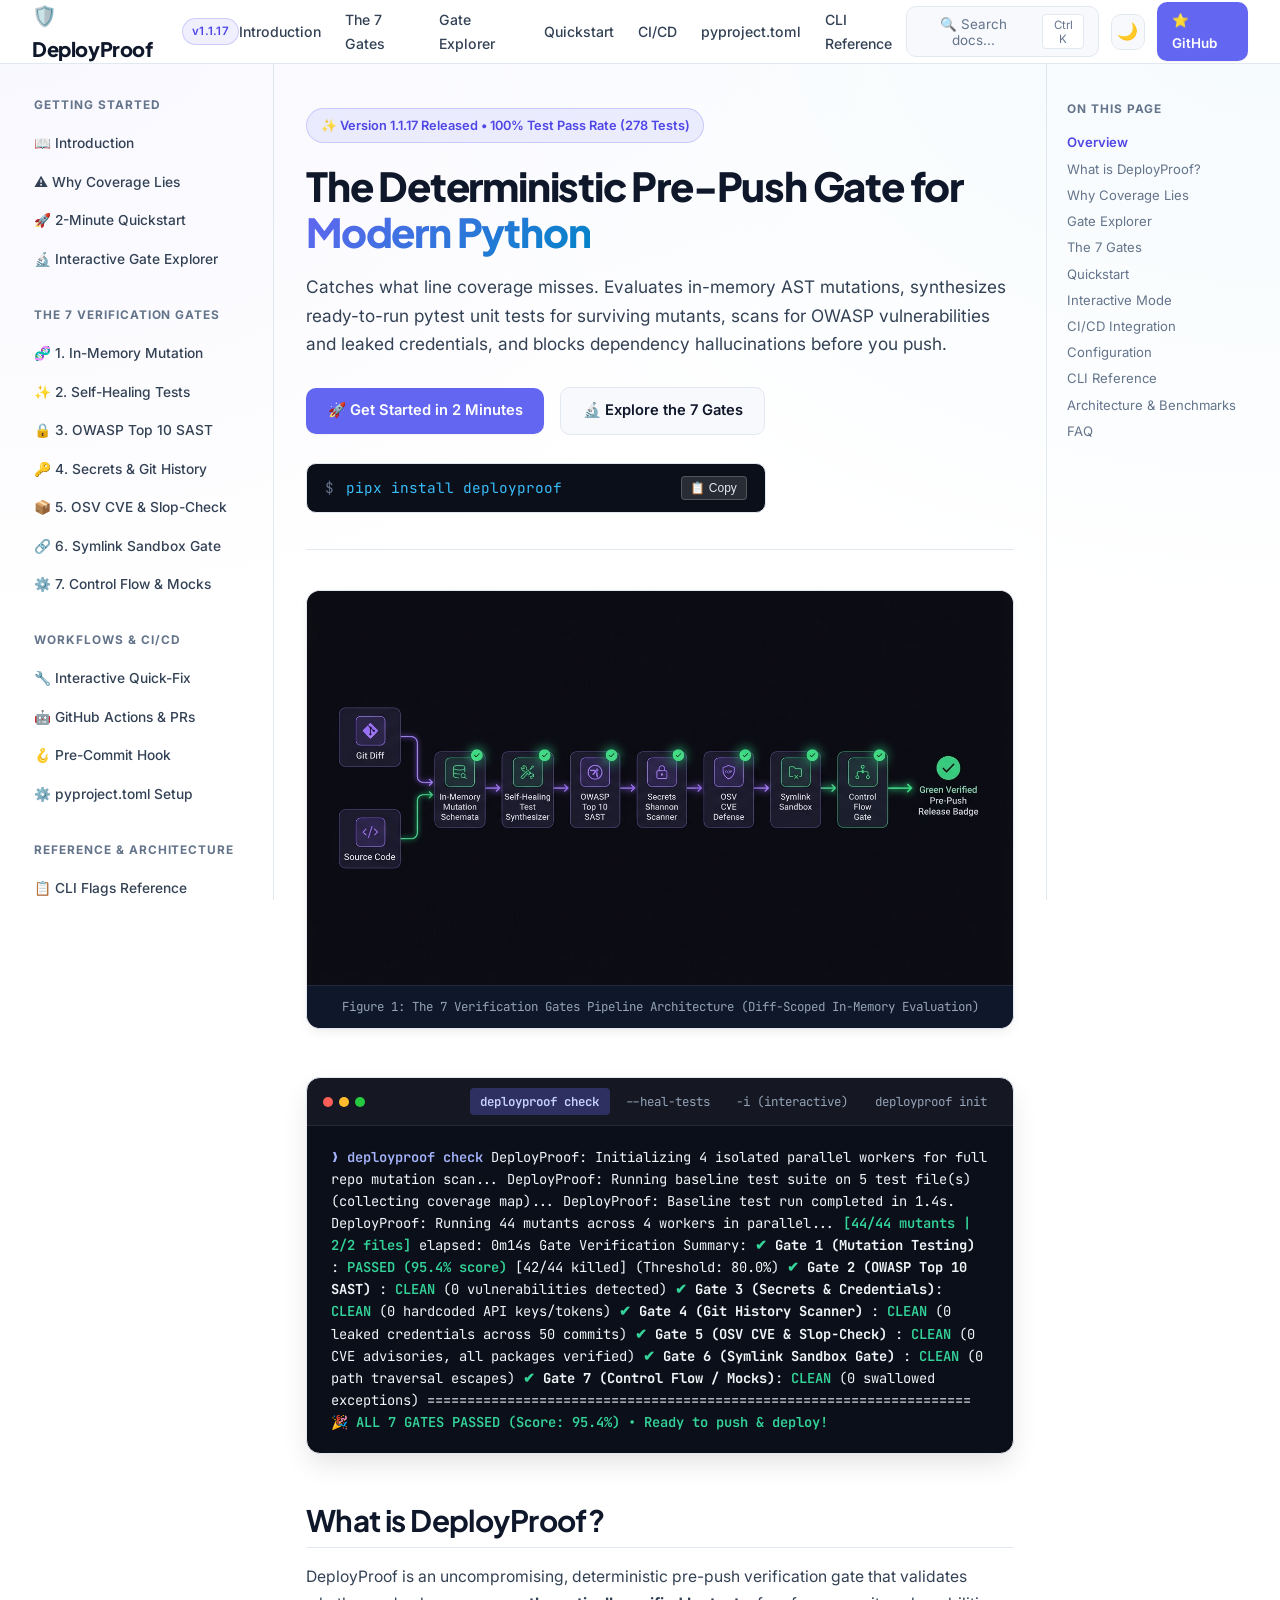
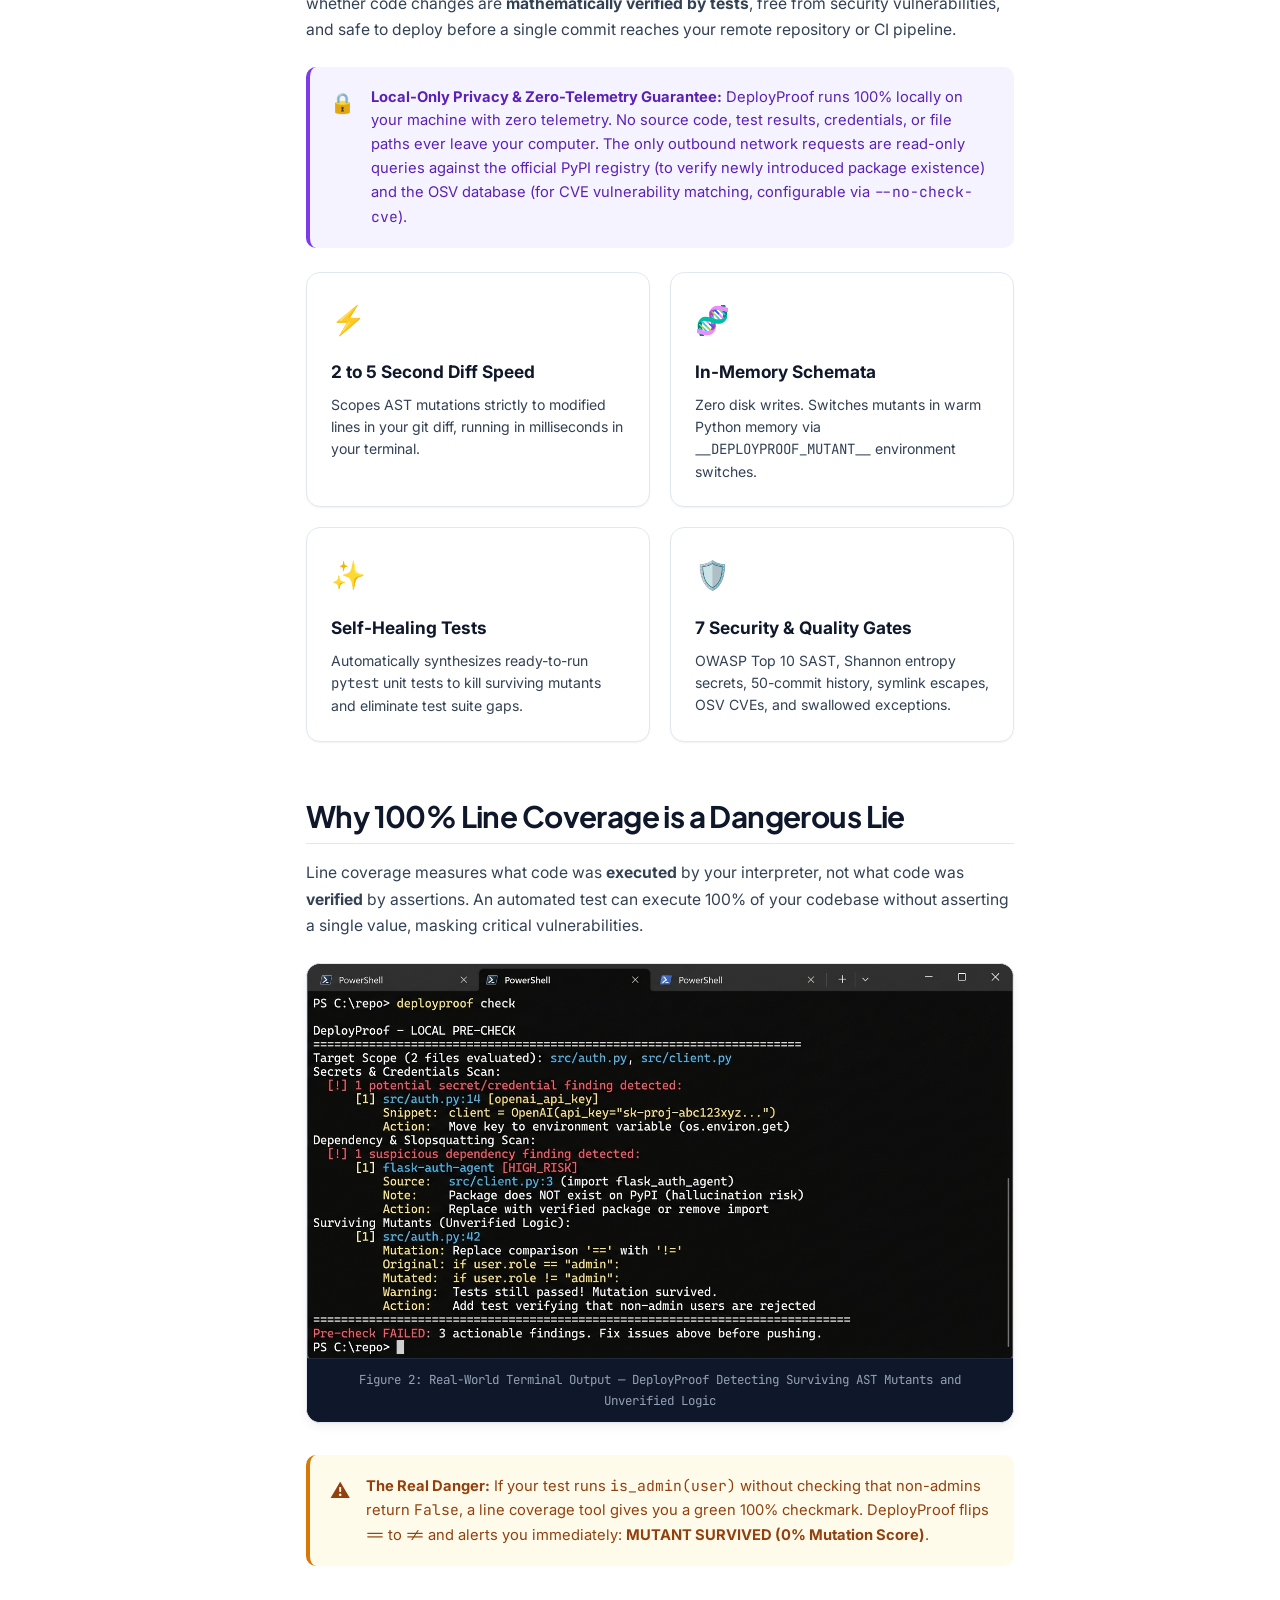
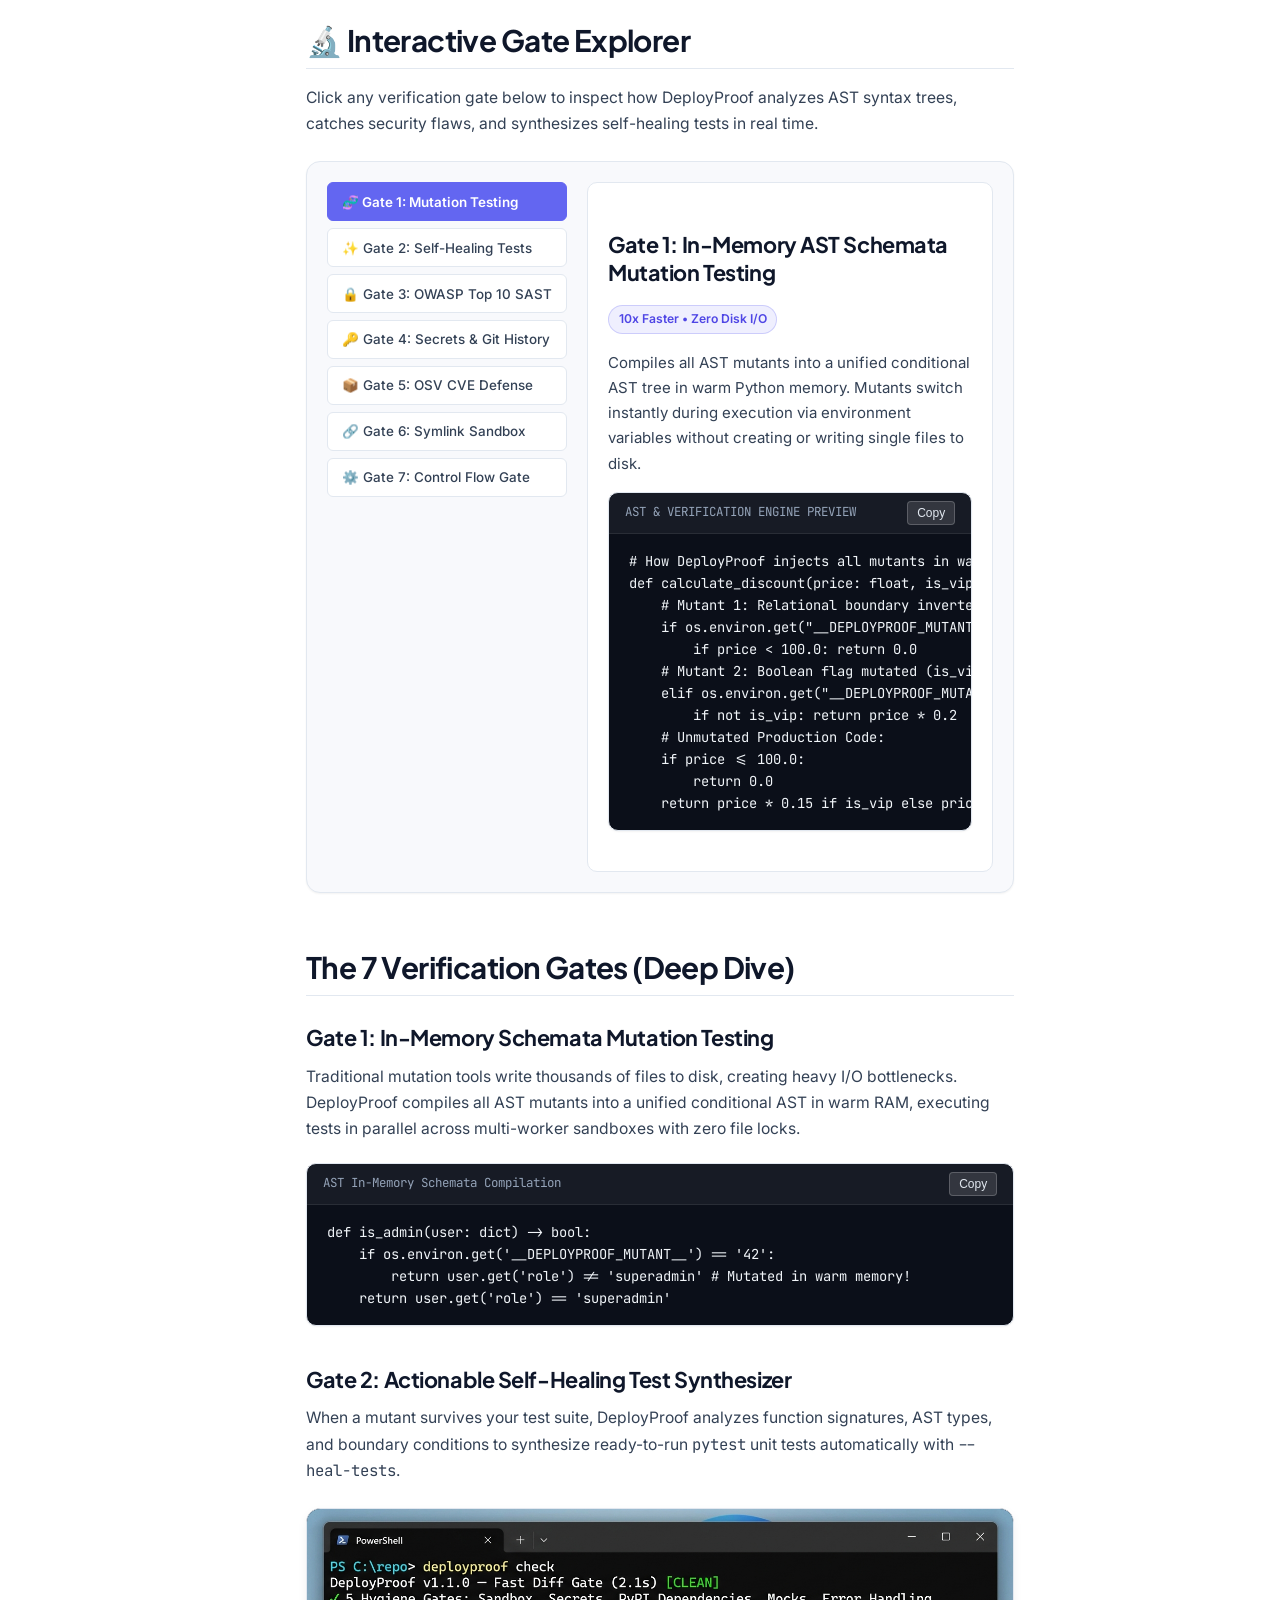
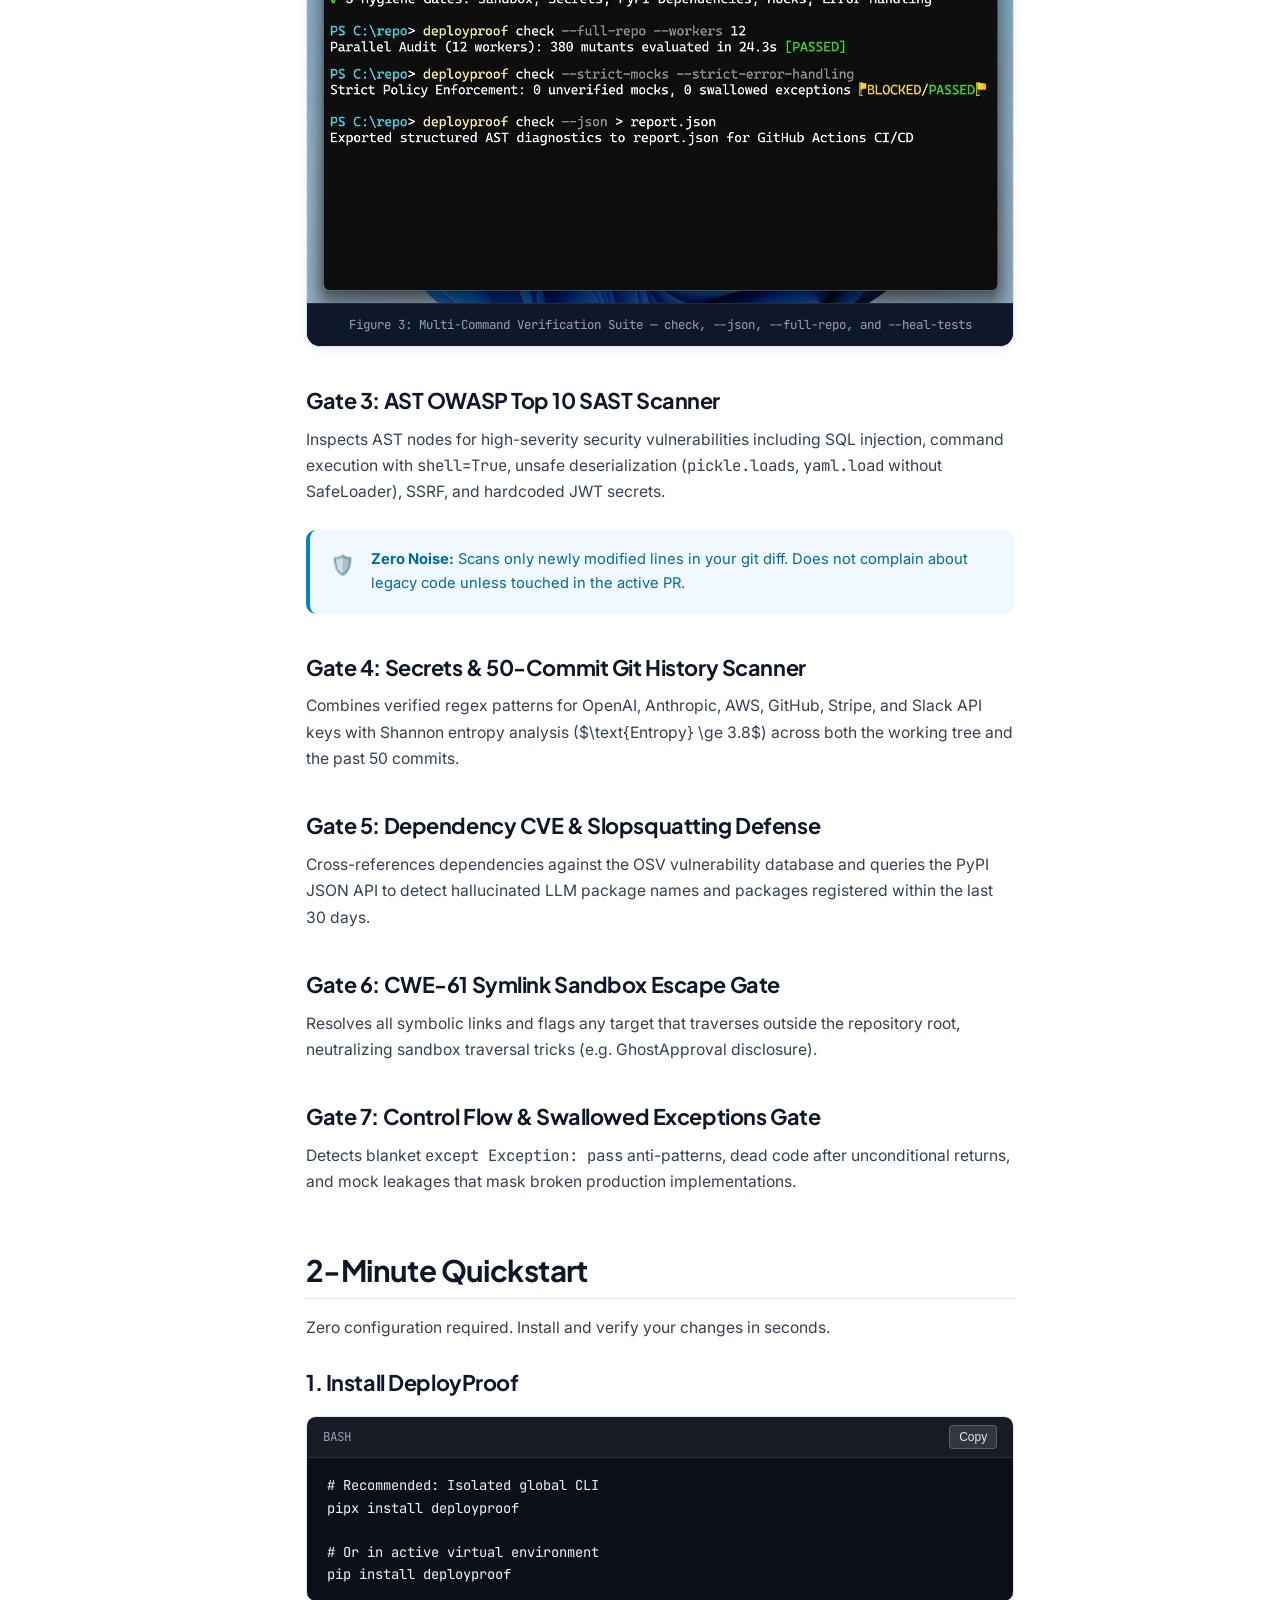
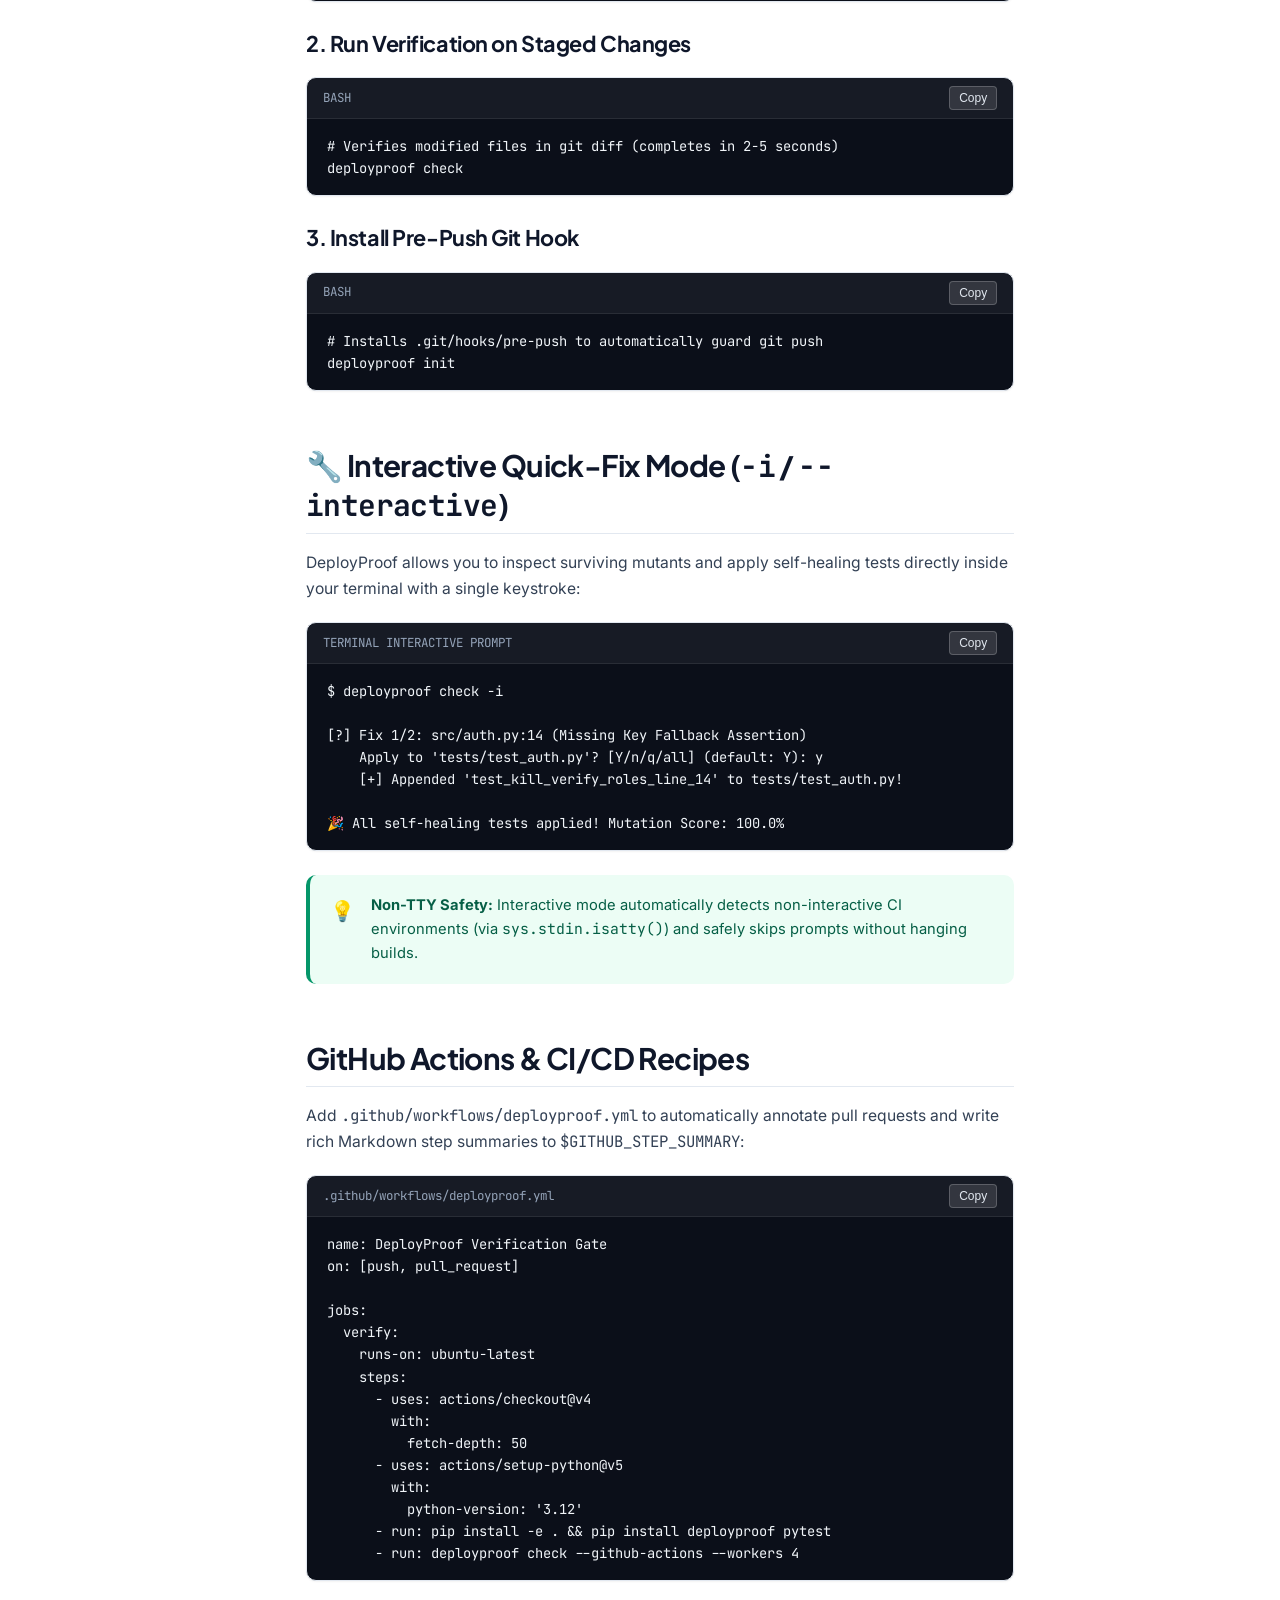
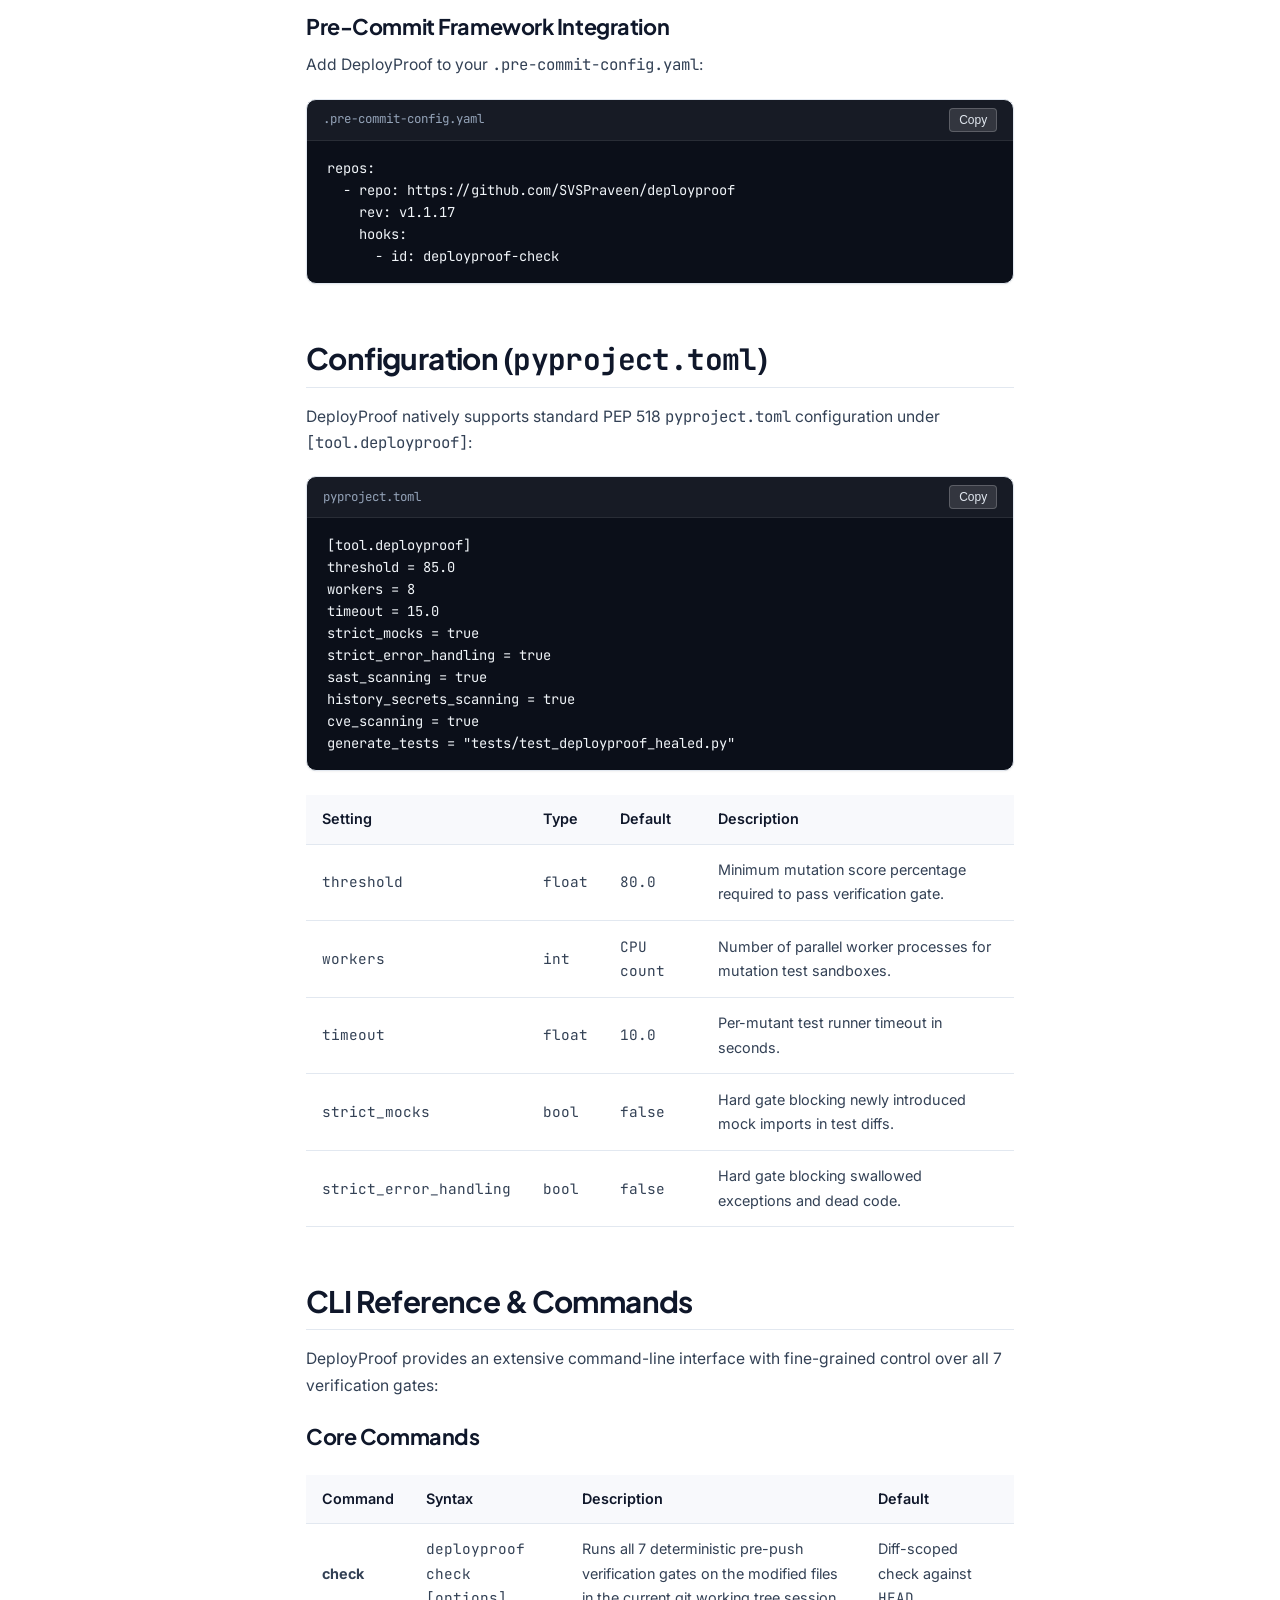
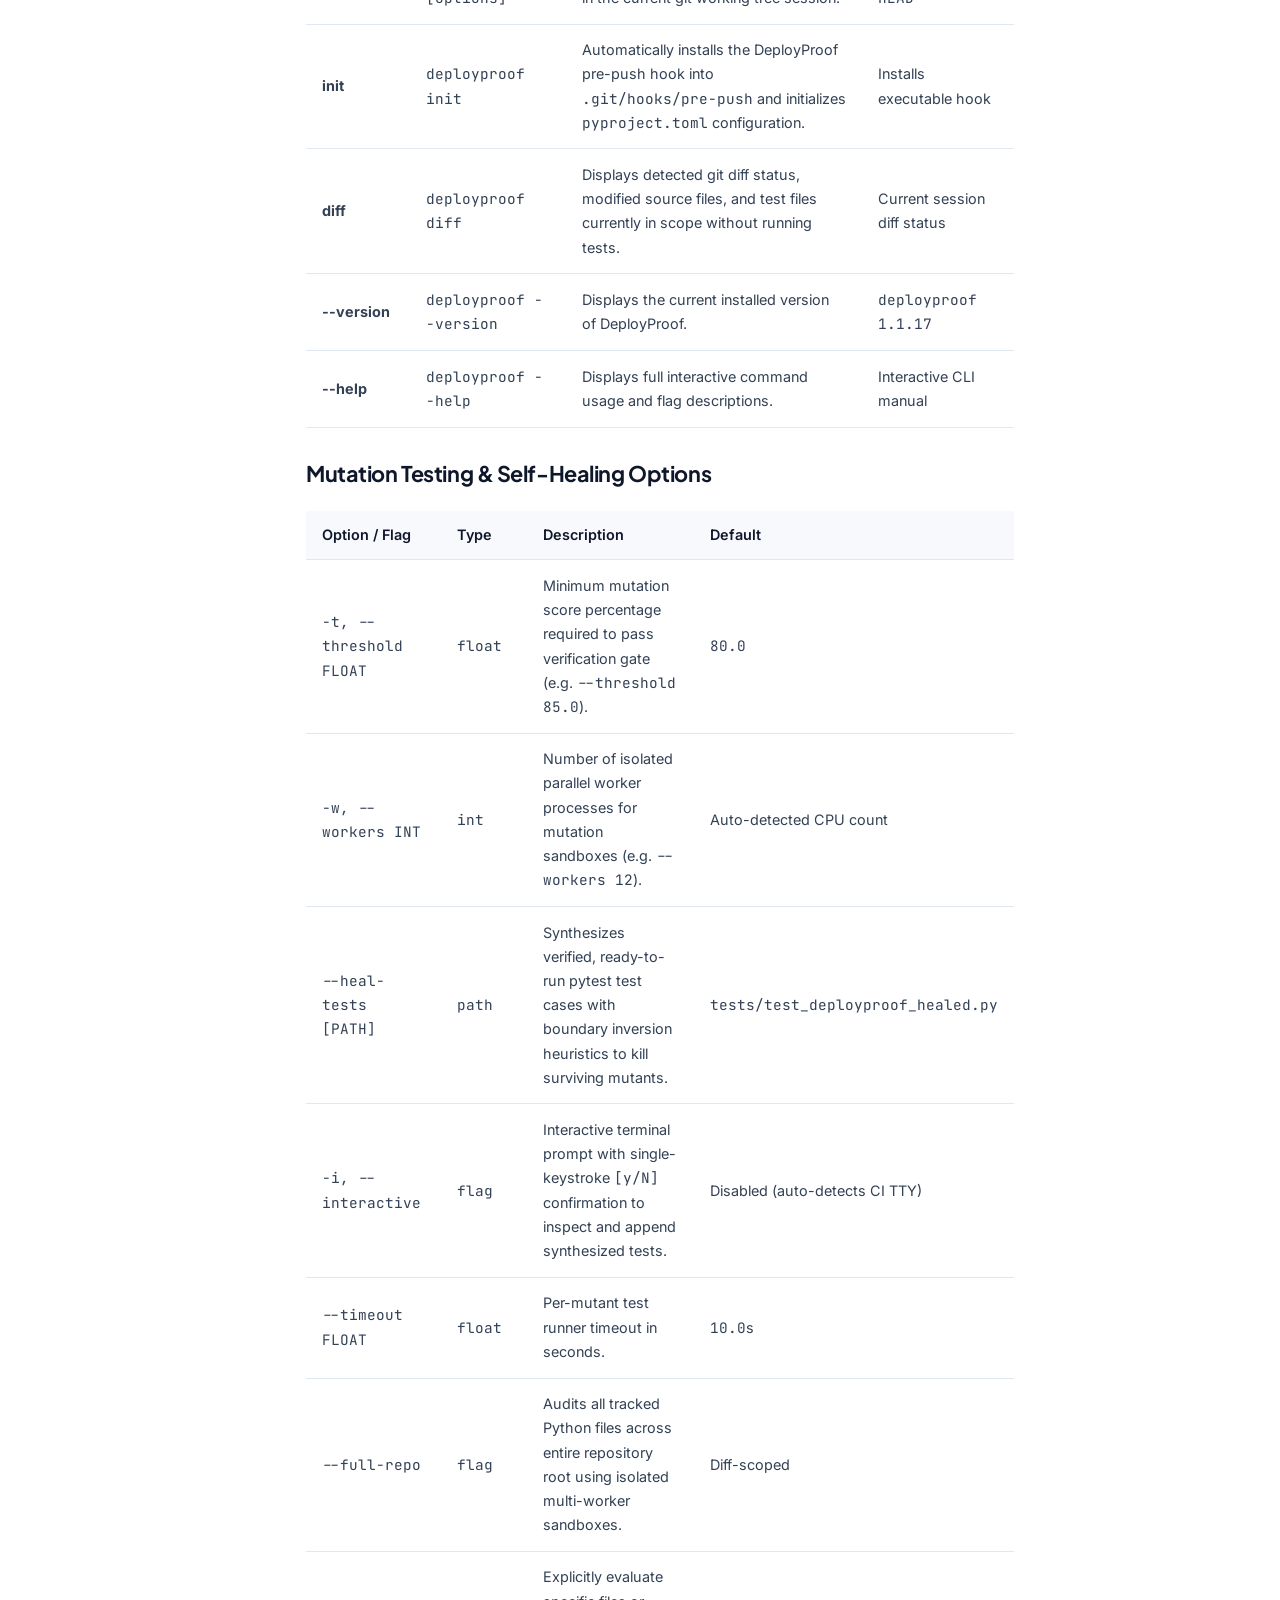
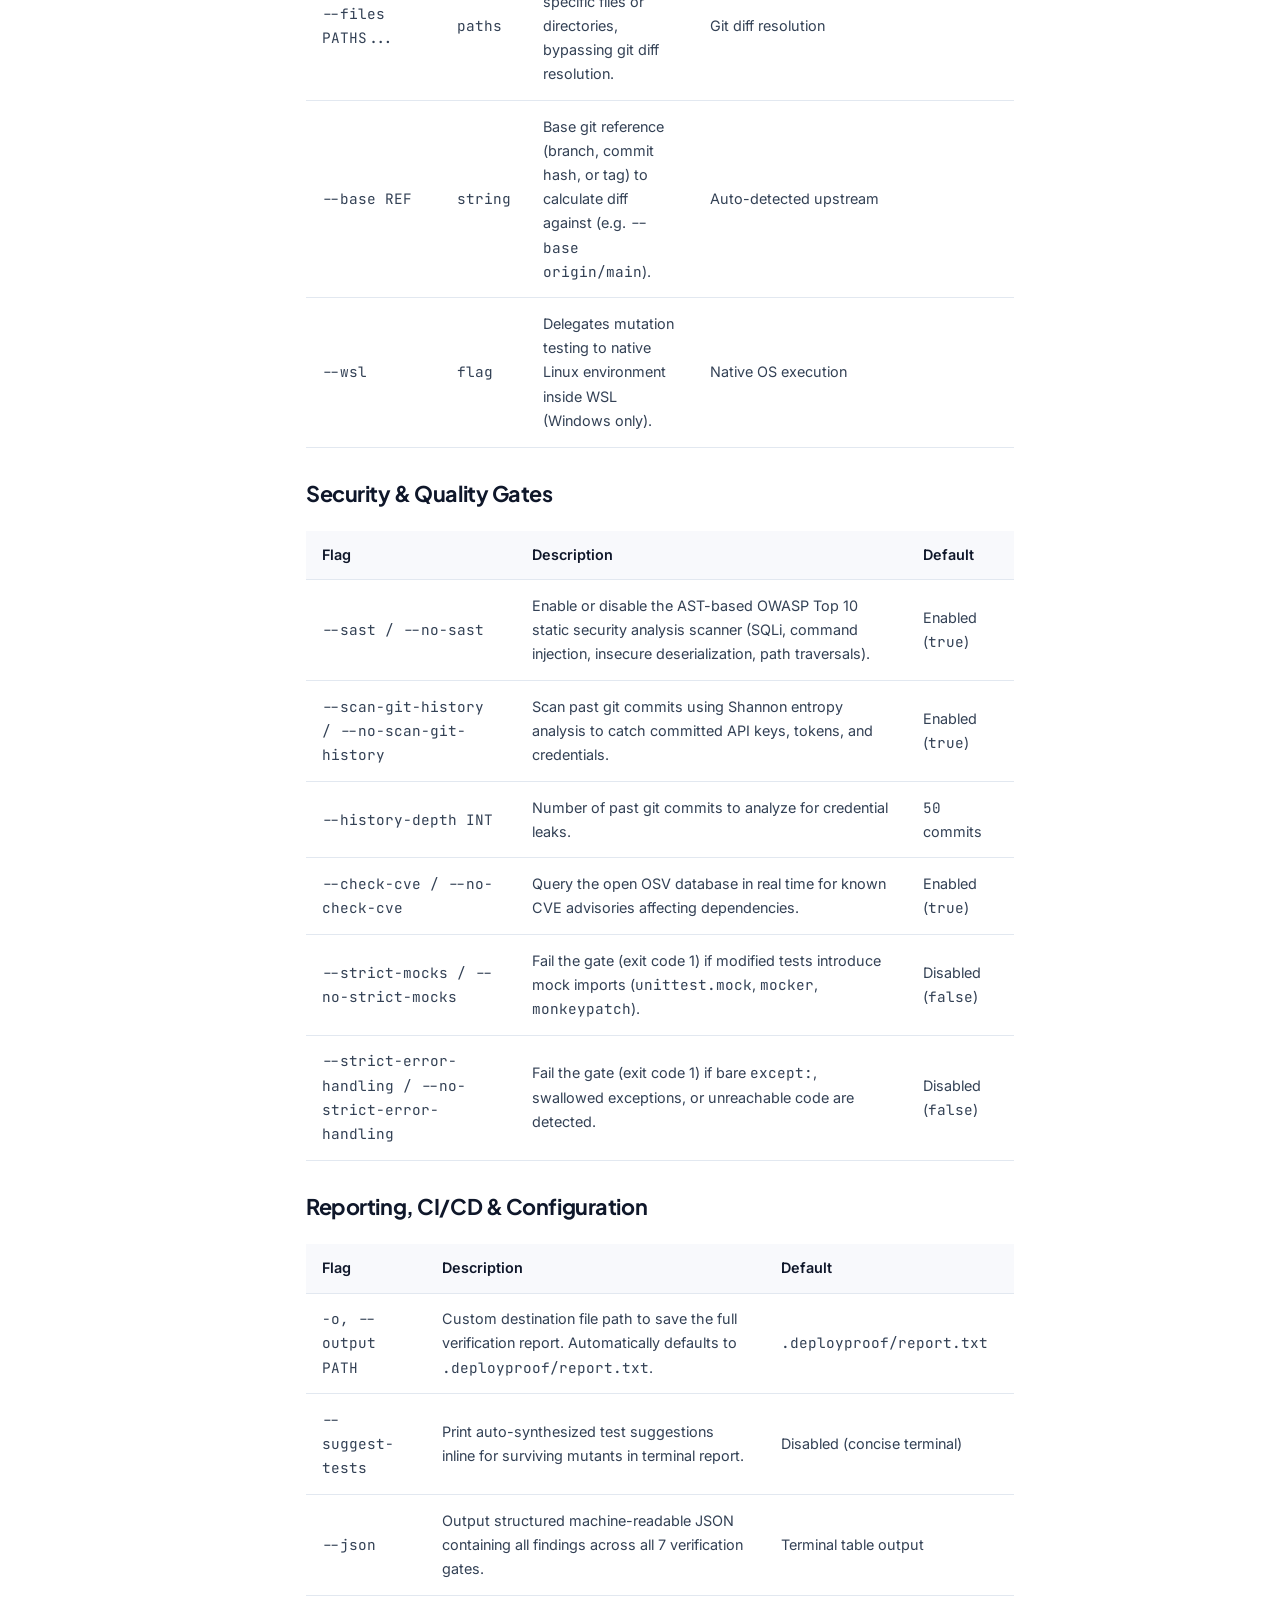
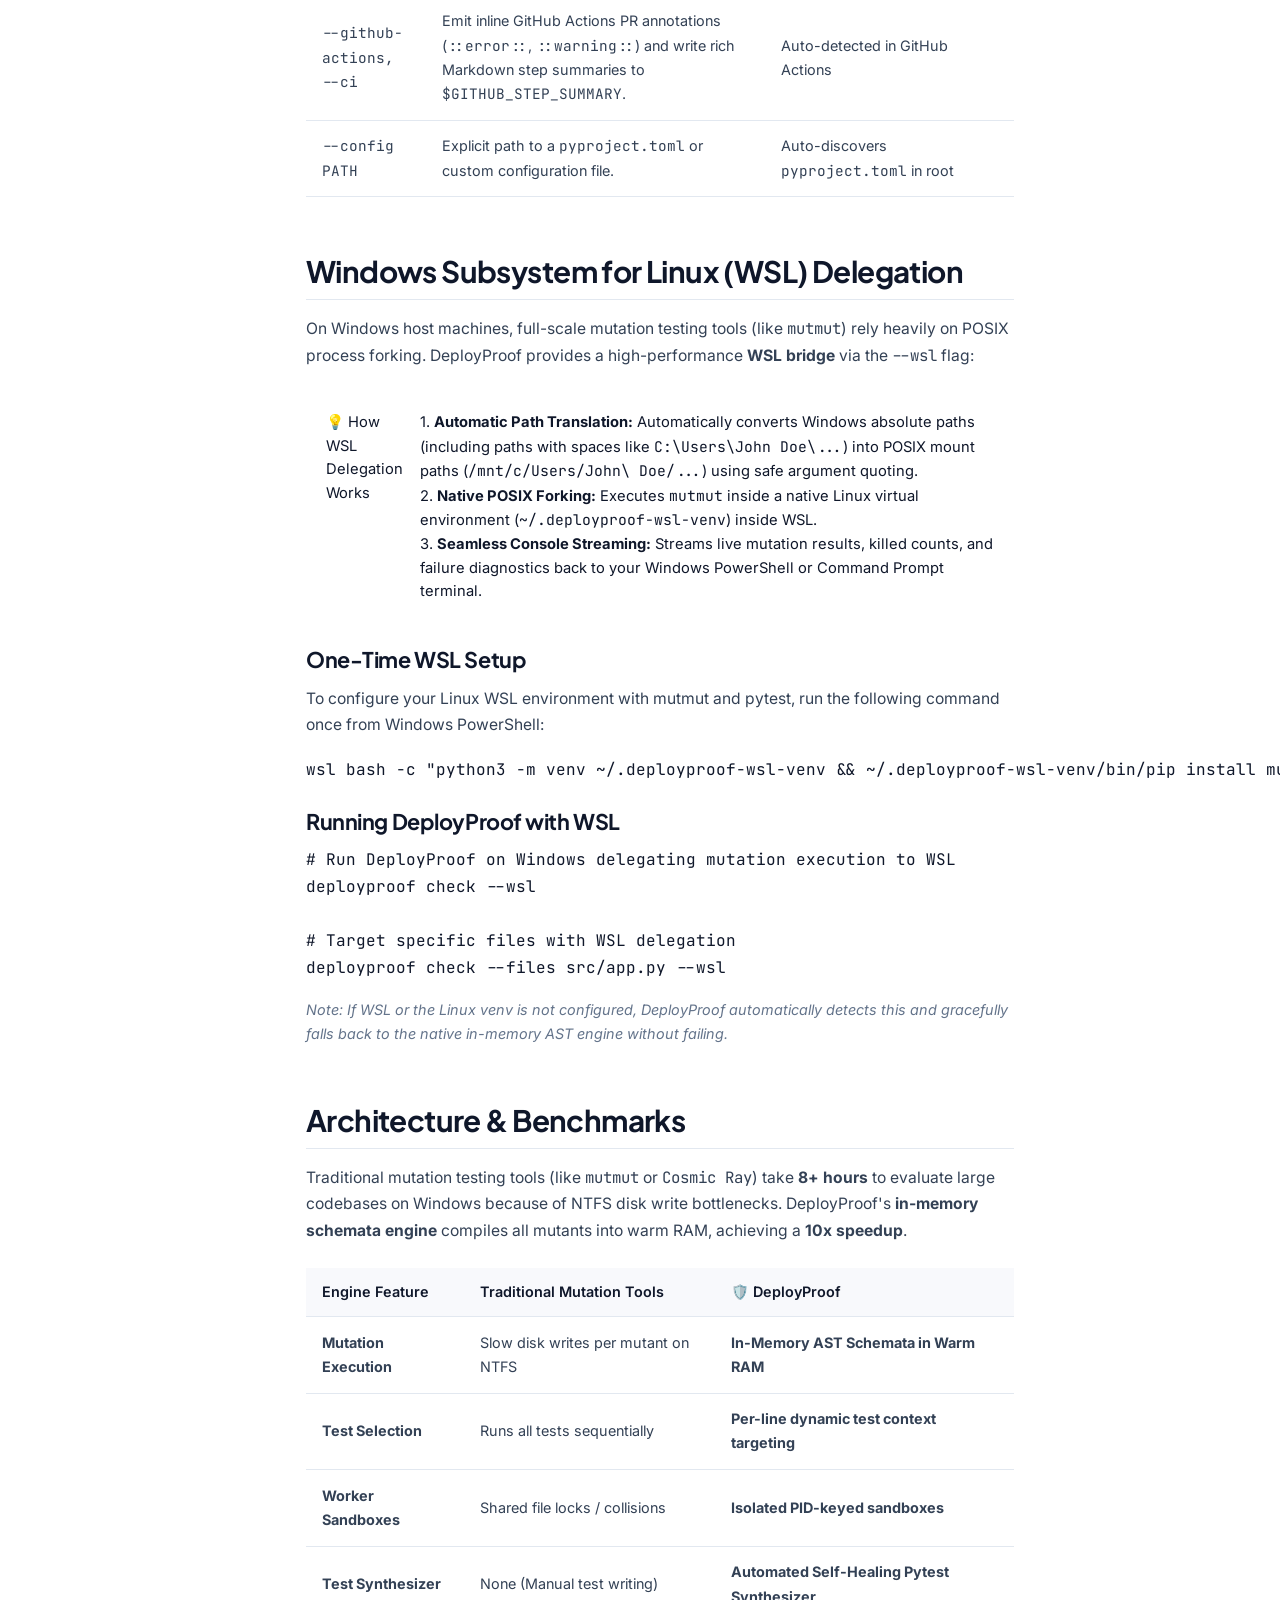
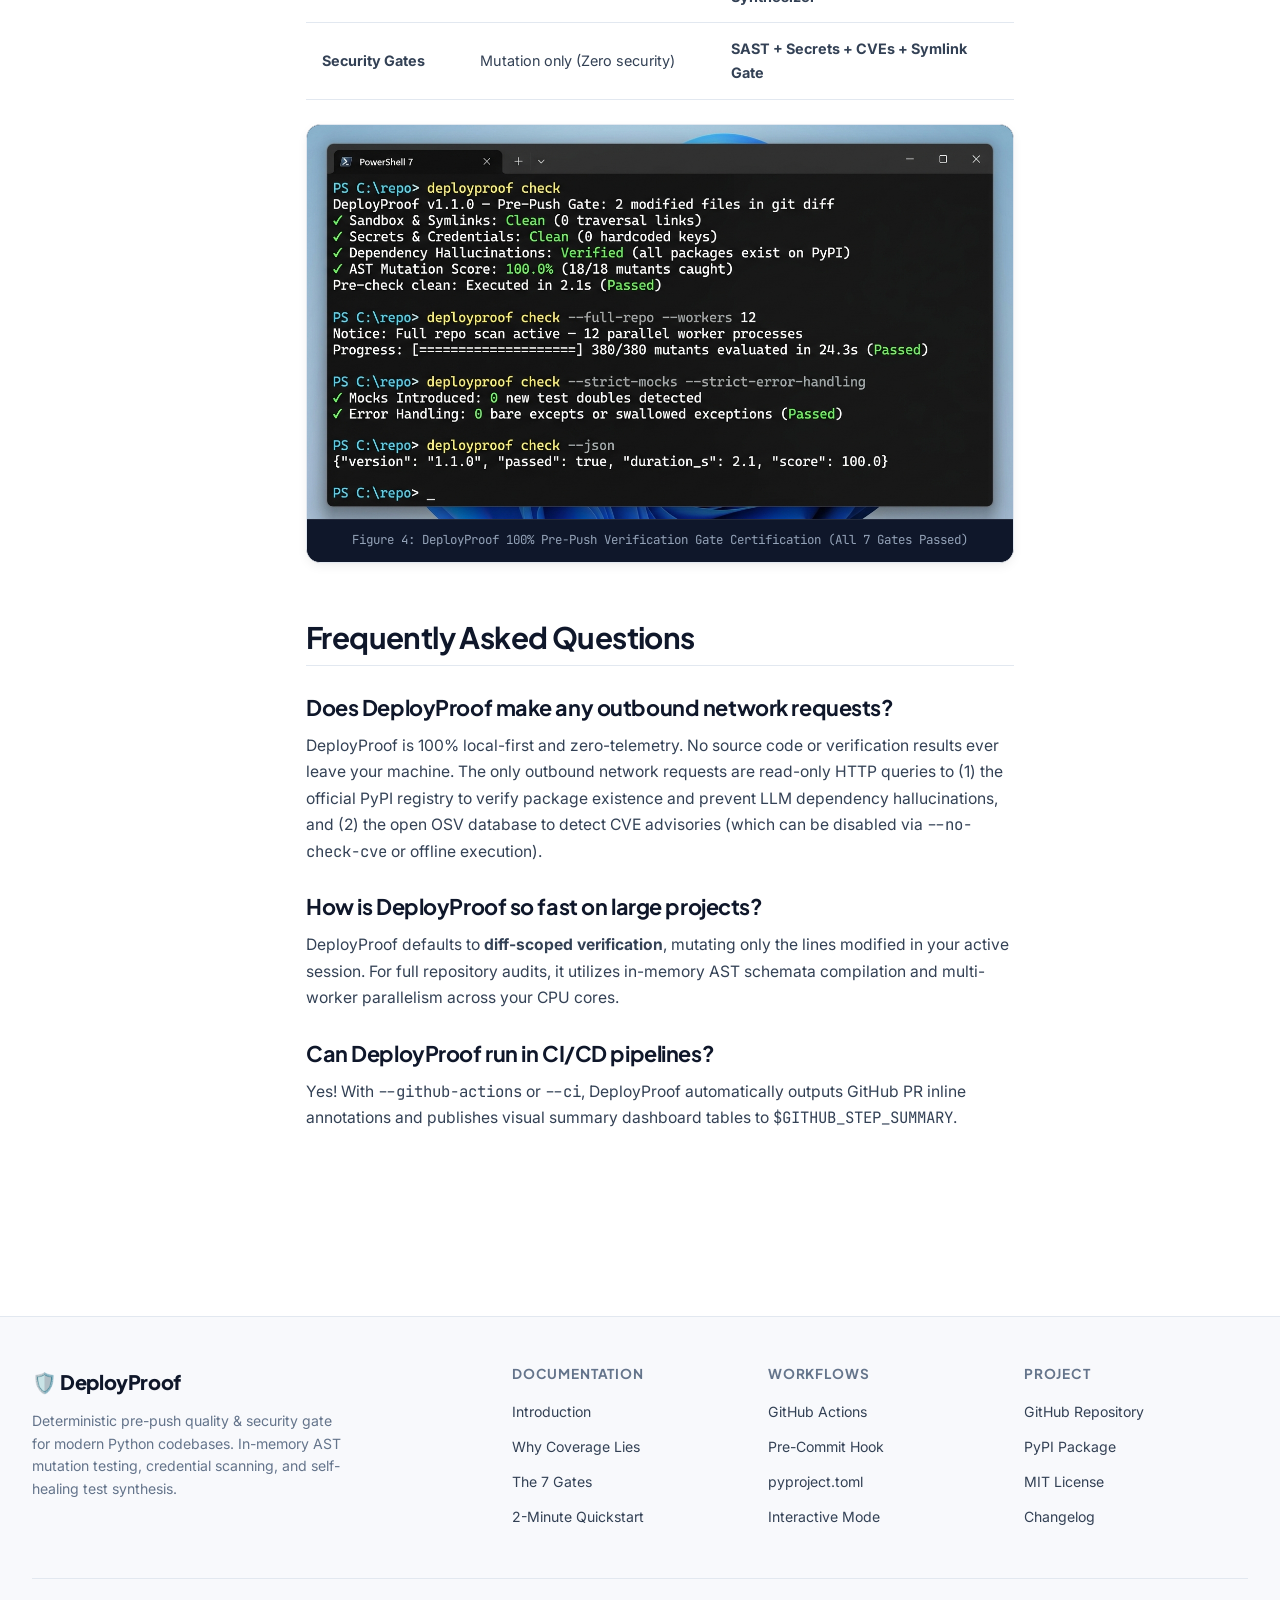
==== docs/index.html @ b5cbf4fe "docs: add one-line tool disambiguator at top of README and docs meta" ====
<!DOCTYPE html>
<html lang="en">
<head>
  <meta charset="UTF-8">
  <meta name="viewport" content="width=device-width, initial-scale=1.0">
  <title>DeployProof — Python CLI Tool for Pre-Push AI-Code Verification & AST Mutation Testing</title>
  <meta name="description" content="DeployProof is an open-source Python CLI tool for pre-push AI-code verification, in-memory AST mutation testing, credential scanning, and self-healing test synthesis in 2–5s.">
  <meta name="keywords" content="python mutation testing, in-memory mutation schemata, pre-push quality gate, self-healing tests, ast mutation testing, pytest mutation testing, owasp sast python, credential scanner, supply chain security, slopsquatting, ai code verification, devops quality gate, python developer tools, svs praveen">
  <meta name="author" content="SVS Praveen">
  <link rel="canonical" href="https://svspraveen.github.io/deployproof/">
  <meta name="robots" content="index, follow">

  <!-- Open Graph / Facebook / LinkedIn -->
  <meta property="og:type" content="website">
  <meta property="og:url" content="https://svspraveen.github.io/deployproof/">
  <meta property="og:title" content="DeployProof — Deterministic Quality & Security Gate for Modern Python">
  <meta property="og:description" content="Deterministic pre-push quality & security gate for modern Python codebases: In-memory AST mutation testing, credential scanning, and self-healing test synthesis. Created by SVS Praveen.">
  <meta property="og:image" content="https://svspraveen.github.io/deployproof/assets/architecture_7_gates.jpg">
  <meta property="og:site_name" content="DeployProof Documentation">

  <!-- Twitter / X -->
  <meta name="twitter:card" content="summary_large_image">
  <meta name="twitter:url" content="https://svspraveen.github.io/deployproof/">
  <meta name="twitter:title" content="DeployProof — Deterministic Quality & Security Gate for Modern Python">
  <meta name="twitter:description" content="Deterministic pre-push quality & security gate for modern Python codebases: In-memory AST mutation testing, credential scanning, and self-healing test synthesis.">
  <meta name="twitter:image" content="https://svspraveen.github.io/deployproof/assets/architecture_7_gates.jpg">

  <!-- JSON-LD Structured Data for Google / Search Engines -->
  <script type="application/ld+json">
  {
    "@context": "https://schema.org",
    "@type": "SoftwareApplication",
    "name": "DeployProof",
    "operatingSystem": "Cross-platform (Linux, macOS, Windows)",
    "applicationCategory": "DeveloperApplication",
    "softwareVersion": "1.1.17",
    "description": "Deterministic pre-push quality and security verification gate for Python codebases featuring in-memory AST mutation testing, credential scanning, and self-healing test synthesis.",
    "url": "https://svspraveen.github.io/deployproof/",
    "downloadUrl": "https://pypi.org/project/deployproof/",
    "license": "https://opensource.org/licenses/MIT",
    "author": {
      "@type": "Person",
      "name": "SVS Praveen",
      "url": "https://svspraveen.vercel.app/"
    },
    "offers": {
      "@type": "Offer",
      "price": "0",
      "priceCurrency": "USD"
    }
  }
  </script>
  
  <!-- Google Fonts -->
  <link rel="preconnect" href="https://fonts.googleapis.com">
  <link rel="preconnect" href="https://fonts.gstatic.com" crossorigin>
  <link href="https://fonts.googleapis.com/css2?family=Inter:wght@400;500;600;700;800&family=JetBrains+Mono:wght@400;500;600;700&family=Plus+Jakarta+Sans:wght@700;800&display=swap" rel="stylesheet">
  
  <link rel="stylesheet" href="styles.css">
</head>
<body>

  <!-- Site Header -->
  <header class="site-header">
    <div class="brand-container">
      <a href="#" class="brand-logo">
        <span>🛡️ DeployProof</span>
      </a>
      <span class="brand-badge">v1.1.17</span>
    </div>

    <nav class="nav-links">
      <a href="#introduction" class="nav-link">Introduction</a>
      <a href="#gates" class="nav-link">The 7 Gates</a>
      <a href="#interactive-gate-explorer" class="nav-link">Gate Explorer</a>
      <a href="#quickstart" class="nav-link">Quickstart</a>
      <a href="#ci-cd" class="nav-link">CI/CD</a>
      <a href="#configuration" class="nav-link">pyproject.toml</a>
      <a href="#cli-reference" class="nav-link">CLI Reference</a>
    </nav>

    <div class="header-actions">
      <button class="search-btn" id="search-trigger" title="Search documentation (Ctrl+K)">
        <span>🔍 Search docs...</span>
        <span class="search-kbd">Ctrl K</span>
      </button>

      <button class="theme-toggle-btn" id="theme-toggle" title="Toggle Light / Dark Theme">
        <span id="theme-icon">🌙</span>
      </button>

      <a href="https://github.com/SVSPraveen/deployproof" target="_blank" rel="noopener" class="github-btn">
        <span>⭐ GitHub</span>
      </a>
    </div>
  </header>

  <!-- Main Layout -->
  <div class="main-wrapper">

    <!-- Sidebar Navigation -->
    <aside class="docs-sidebar">
      <div class="sidebar-group">
        <div class="sidebar-heading">Getting Started</div>
        <ul class="sidebar-menu">
          <li class="sidebar-item"><a href="#introduction" class="sidebar-link active">📖 Introduction</a></li>
          <li class="sidebar-item"><a href="#why-coverage-lies" class="sidebar-link">⚠️ Why Coverage Lies</a></li>
          <li class="sidebar-item"><a href="#quickstart" class="sidebar-link">🚀 2-Minute Quickstart</a></li>
          <li class="sidebar-item"><a href="#interactive-gate-explorer" class="sidebar-link">🔬 Interactive Gate Explorer</a></li>
        </ul>
      </div>

      <div class="sidebar-group">
        <div class="sidebar-heading">The 7 Verification Gates</div>
        <ul class="sidebar-menu">
          <li class="sidebar-item"><a href="#gate-1" class="sidebar-link">🧬 1. In-Memory Mutation</a></li>
          <li class="sidebar-item"><a href="#gate-2" class="sidebar-link">✨ 2. Self-Healing Tests</a></li>
          <li class="sidebar-item"><a href="#gate-3" class="sidebar-link">🔒 3. OWASP Top 10 SAST</a></li>
          <li class="sidebar-item"><a href="#gate-4" class="sidebar-link">🔑 4. Secrets & Git History</a></li>
          <li class="sidebar-item"><a href="#gate-5" class="sidebar-link">📦 5. OSV CVE & Slop-Check</a></li>
          <li class="sidebar-item"><a href="#gate-6" class="sidebar-link">🔗 6. Symlink Sandbox Gate</a></li>
          <li class="sidebar-item"><a href="#gate-7" class="sidebar-link">⚙️ 7. Control Flow & Mocks</a></li>
        </ul>
      </div>

      <div class="sidebar-group">
        <div class="sidebar-heading">Workflows & CI/CD</div>
        <ul class="sidebar-menu">
          <li class="sidebar-item"><a href="#interactive-mode" class="sidebar-link">🔧 Interactive Quick-Fix</a></li>
          <li class="sidebar-item"><a href="#github-actions" class="sidebar-link">🤖 GitHub Actions & PRs</a></li>
          <li class="sidebar-item"><a href="#pre-commit" class="sidebar-link">🪝 Pre-Commit Hook</a></li>
          <li class="sidebar-item"><a href="#configuration" class="sidebar-link">⚙️ pyproject.toml Setup</a></li>
        </ul>
      </div>

      <div class="sidebar-group">
        <div class="sidebar-heading">Reference & Architecture</div>
        <ul class="sidebar-menu">
          <li class="sidebar-item"><a href="#cli-reference" class="sidebar-link">📋 CLI Flags Reference</a></li>
          <li class="sidebar-item"><a href="#wsl" class="sidebar-link">🐧 Windows WSL Bridge</a></li>
          <li class="sidebar-item"><a href="#architecture" class="sidebar-link">🏛️ Architecture & Benchmarks</a></li>
          <li class="sidebar-item"><a href="#faq" class="sidebar-link">❓ FAQ & Troubleshooting</a></li>
        </ul>
      </div>
    </aside>

    <!-- Main Content Area -->
    <main class="docs-content">

      <!-- Hero Section -->
      <section id="hero" class="hero-section">
        <div class="hero-pill">
          <span>✨ Version 1.1.17 Released &bull; 100% Test Pass Rate (278 Tests)</span>
        </div>
        <h1 class="hero-title">
          The Deterministic Pre-Push Gate for <span class="hero-title-highlight">Modern Python</span>
        </h1>
        <p class="hero-subtitle">
          Catches what line coverage misses. Evaluates in-memory AST mutations, synthesizes ready-to-run pytest unit tests for surviving mutants, scans for OWASP vulnerabilities and leaked credentials, and blocks dependency hallucinations before you push.
        </p>

        <div class="hero-cta-group">
          <a href="#quickstart" class="btn-primary">🚀 Get Started in 2 Minutes</a>
          <a href="#interactive-gate-explorer" class="btn-secondary">🔬 Explore the 7 Gates</a>
        </div>

        <div class="quick-install-box">
          <span style="color: var(--text-muted);">$</span>
          <span class="install-cmd">pipx install deployproof</span>
          <button class="copy-btn" data-clipboard-text="pipx install deployproof" title="Copy to clipboard">📋 Copy</button>
        </div>
      </section>

      <!-- Architecture Hero Diagram Banner (LangGraph Style) -->
      <div class="doc-banner-container" style="margin: 2rem 0 3rem 0;">
        <img src="assets/architecture_7_gates.jpg" alt="DeployProof 7 Verification Gates Architecture Diagram" class="doc-diagram-img" />
        <div class="diagram-caption">Figure 1: The 7 Verification Gates Pipeline Architecture (Diff-Scoped In-Memory Evaluation)</div>
      </div>

      <!-- Interactive Terminal Playground -->
      <div class="terminal-widget">
        <div class="terminal-header">
          <div class="terminal-dots">
            <span class="dot dot-red"></span>
            <span class="dot dot-yellow"></span>
            <span class="dot dot-green"></span>
          </div>
          <div class="terminal-tabs">
            <button class="term-tab active" data-scenario="check">deployproof check</button>
            <button class="term-tab" data-scenario="heal">--heal-tests</button>
            <button class="term-tab" data-scenario="interactive">-i (interactive)</button>
            <button class="term-tab" data-scenario="init">deployproof init</button>
          </div>
        </div>
        <div class="terminal-body" id="terminal-content">
          <!-- Populated by app.js -->
        </div>
      </div>

      <!-- Introduction Section -->
      <section id="introduction" class="doc-section">
        <h2>What is DeployProof?</h2>
        <p>
          DeployProof is an uncompromising, deterministic pre-push verification gate that validates whether code changes are <b>mathematically verified by tests</b>, free from security vulnerabilities, and safe to deploy before a single commit reaches your remote repository or CI pipeline.
        </p>

        <div class="callout callout-important">
          <div class="callout-icon">🔒</div>
          <div>
            <b>Local-Only Privacy & Zero-Telemetry Guarantee:</b> DeployProof runs 100% locally on your machine with zero telemetry. No source code, test results, credentials, or file paths ever leave your computer. The only outbound network requests are read-only queries against the official PyPI registry (to verify newly introduced package existence) and the OSV database (for CVE vulnerability matching, configurable via <code>--no-check-cve</code>).
          </div>
        </div>

        <div class="cards-grid">
          <div class="feature-card">
            <div class="card-icon">⚡</div>
            <div class="card-title">2 to 5 Second Diff Speed</div>
            <div class="card-desc">Scopes AST mutations strictly to modified lines in your git diff, running in milliseconds in your terminal.</div>
          </div>

          <div class="feature-card">
            <div class="card-icon">🧬</div>
            <div class="card-title">In-Memory Schemata</div>
            <div class="card-desc">Zero disk writes. Switches mutants in warm Python memory via <code>__DEPLOYPROOF_MUTANT__</code> environment switches.</div>
          </div>

          <div class="feature-card">
            <div class="card-icon">✨</div>
            <div class="card-title">Self-Healing Tests</div>
            <div class="card-desc">Automatically synthesizes ready-to-run <code>pytest</code> unit tests to kill surviving mutants and eliminate test suite gaps.</div>
          </div>

          <div class="feature-card">
            <div class="card-icon">🛡️</div>
            <div class="card-title">7 Security & Quality Gates</div>
            <div class="card-desc">OWASP Top 10 SAST, Shannon entropy secrets, 50-commit history, symlink escapes, OSV CVEs, and swallowed exceptions.</div>
          </div>
        </div>
      </section>

      <!-- Why Coverage Lies Section with Infographic -->
      <section id="why-coverage-lies" class="doc-section">
        <h2>Why 100% Line Coverage is a Dangerous Lie</h2>
        <p>
          Line coverage measures what code was <b>executed</b> by your interpreter, not what code was <b>verified</b> by assertions. An automated test can execute 100% of your codebase without asserting a single value, masking critical vulnerabilities.
        </p>

        <div class="doc-banner-container" style="margin: 1.5rem 0 2rem 0;">
          <img src="assets/terminal_findings.jpg" alt="Real DeployProof Diff Scan Detecting Surviving AST Mutants" class="doc-diagram-img" />
          <div class="diagram-caption">Figure 2: Real-World Terminal Output — DeployProof Detecting Surviving AST Mutants and Unverified Logic</div>
        </div>

        <div class="callout callout-warning">
          <div class="callout-icon">⚠️</div>
          <div>
            <b>The Real Danger:</b> If your test runs <code>is_admin(user)</code> without checking that non-admins return <code>False</code>, a line coverage tool gives you a green 100% checkmark. DeployProof flips <code>==</code> to <code>!=</code> and alerts you immediately: <b>MUTANT SURVIVED (0% Mutation Score)</b>.
          </div>
        </div>
      </section>

      <!-- Interactive Gate Explorer Widget -->
      <section id="interactive-gate-explorer" class="doc-section">
        <h2>🔬 Interactive Gate Explorer</h2>
        <p>Click any verification gate below to inspect how DeployProof analyzes AST syntax trees, catches security flaws, and synthesizes self-healing tests in real time.</p>

        <div class="explorer-container">
          <div class="explorer-gate-buttons">
            <button class="explorer-btn active" data-gate="1">🧬 Gate 1: Mutation Testing</button>
            <button class="explorer-btn" data-gate="2">✨ Gate 2: Self-Healing Tests</button>
            <button class="explorer-btn" data-gate="3">🔒 Gate 3: OWASP Top 10 SAST</button>
            <button class="explorer-btn" data-gate="4">🔑 Gate 4: Secrets & Git History</button>
            <button class="explorer-btn" data-gate="5">📦 Gate 5: OSV CVE Defense</button>
            <button class="explorer-btn" data-gate="6">🔗 Gate 6: Symlink Sandbox</button>
            <button class="explorer-btn" data-gate="7">⚙️ Gate 7: Control Flow Gate</button>
          </div>

          <div class="explorer-display" id="explorer-display-area">
            <!-- Dynamic Gate View -->
          </div>
        </div>
      </section>

      <!-- The 7 Verification Gates Deep Dive -->
      <section id="gates" class="doc-section">
        <h2>The 7 Verification Gates (Deep Dive)</h2>

        <!-- Gate 1 -->
        <div id="gate-1" style="margin-bottom: 2.5rem;">
          <h3>Gate 1: In-Memory Schemata Mutation Testing</h3>
          <p>
            Traditional mutation tools write thousands of files to disk, creating heavy I/O bottlenecks. DeployProof compiles all AST mutants into a unified conditional AST in warm RAM, executing tests in parallel across multi-worker sandboxes with zero file locks.
          </p>
          <div class="code-box">
            <div class="code-header"><span>AST In-Memory Schemata Compilation</span><button class="copy-btn" data-clipboard-text="def is_admin(user: dict) -> bool:
    if os.environ.get('__DEPLOYPROOF_MUTANT__') == '42':
        return user.get('role') != 'superadmin' # In-Memory Mutation 42
    return user.get('role') == 'superadmin'">Copy</button></div>
            <div class="code-body"><pre><code>def is_admin(user: dict) -> bool:
    if os.environ.get('__DEPLOYPROOF_MUTANT__') == '42':
        return user.get('role') != 'superadmin' # Mutated in warm memory!
    return user.get('role') == 'superadmin'</code></pre></div>
          </div>
        </div>

        <!-- Gate 2 with Flowchart -->
        <div id="gate-2" style="margin-bottom: 2.5rem;">
          <h3>Gate 2: Actionable Self-Healing Test Synthesizer</h3>
          <p>
            When a mutant survives your test suite, DeployProof analyzes function signatures, AST types, and boundary conditions to synthesize ready-to-run <code>pytest</code> unit tests automatically with <code>--heal-tests</code>.
          </p>
          <div class="doc-banner-container" style="margin: 1.5rem 0 2rem 0;">
            <img src="assets/command_grid.jpg" alt="DeployProof Verification Suite and Parallel Commands" class="doc-diagram-img" />
            <div class="diagram-caption">Figure 3: Multi-Command Verification Suite — check, --json, --full-repo, and --heal-tests</div>
          </div>
        </div>

        <!-- Gate 3 -->
        <div id="gate-3" style="margin-bottom: 2.5rem;">
          <h3>Gate 3: AST OWASP Top 10 SAST Scanner</h3>
          <p>
            Inspects AST nodes for high-severity security vulnerabilities including SQL injection, command execution with <code>shell=True</code>, unsafe deserialization (<code>pickle.loads</code>, <code>yaml.load</code> without SafeLoader), SSRF, and hardcoded JWT secrets.
          </p>
          <div class="callout callout-note">
            <div class="callout-icon">🛡️</div>
            <div>
              <b>Zero Noise:</b> Scans only newly modified lines in your git diff. Does not complain about legacy code unless touched in the active PR.
            </div>
          </div>
        </div>

        <!-- Gate 4 -->
        <div id="gate-4" style="margin-bottom: 2.5rem;">
          <h3>Gate 4: Secrets & 50-Commit Git History Scanner</h3>
          <p>
            Combines verified regex patterns for OpenAI, Anthropic, AWS, GitHub, Stripe, and Slack API keys with Shannon entropy analysis ($\text{Entropy} \ge 3.8$) across both the working tree and the past 50 commits.
          </p>
        </div>

        <!-- Gate 5 -->
        <div id="gate-5" style="margin-bottom: 2.5rem;">
          <h3>Gate 5: Dependency CVE & Slopsquatting Defense</h3>
          <p>
            Cross-references dependencies against the OSV vulnerability database and queries the PyPI JSON API to detect hallucinated LLM package names and packages registered within the last 30 days.
          </p>
        </div>

        <!-- Gate 6 -->
        <div id="gate-6" style="margin-bottom: 2.5rem;">
          <h3>Gate 6: CWE-61 Symlink Sandbox Escape Gate</h3>
          <p>
            Resolves all symbolic links and flags any target that traverses outside the repository root, neutralizing sandbox traversal tricks (e.g. GhostApproval disclosure).
          </p>
        </div>

        <!-- Gate 7 -->
        <div id="gate-7" style="margin-bottom: 2.5rem;">
          <h3>Gate 7: Control Flow & Swallowed Exceptions Gate</h3>
          <p>
            Detects blanket <code>except Exception: pass</code> anti-patterns, dead code after unconditional returns, and mock leakages that mask broken production implementations.
          </p>
        </div>
      </section>

      <!-- Quickstart Guide -->
      <section id="quickstart" class="doc-section">
        <h2>2-Minute Quickstart</h2>
        <p>Zero configuration required. Install and verify your changes in seconds.</p>

        <h3>1. Install DeployProof</h3>
        <div class="code-box">
          <div class="code-header"><span>BASH</span><button class="copy-btn" data-clipboard-text="pipx install deployproof">Copy</button></div>
          <div class="code-body"><pre><code># Recommended: Isolated global CLI
pipx install deployproof

# Or in active virtual environment
pip install deployproof</code></pre></div>
        </div>

        <h3>2. Run Verification on Staged Changes</h3>
        <div class="code-box">
          <div class="code-header"><span>BASH</span><button class="copy-btn" data-clipboard-text="deployproof check">Copy</button></div>
          <div class="code-body"><pre><code># Verifies modified files in git diff (completes in 2-5 seconds)
deployproof check</code></pre></div>
        </div>

        <h3>3. Install Pre-Push Git Hook</h3>
        <div class="code-box">
          <div class="code-header"><span>BASH</span><button class="copy-btn" data-clipboard-text="deployproof init">Copy</button></div>
          <div class="code-body"><pre><code># Installs .git/hooks/pre-push to automatically guard git push
deployproof init</code></pre></div>
        </div>
      </section>

      <!-- Workflows: Interactive Mode -->
      <section id="interactive-mode" class="doc-section">
        <h2>🔧 Interactive Quick-Fix Mode (<code>-i</code> / <code>--interactive</code>)</h2>
        <p>
          DeployProof allows you to inspect surviving mutants and apply self-healing tests directly inside your terminal with a single keystroke:
        </p>

        <div class="code-box">
          <div class="code-header"><span>TERMINAL INTERACTIVE PROMPT</span><button class="copy-btn" data-clipboard-text="deployproof check -i">Copy</button></div>
          <div class="code-body"><pre><code>$ deployproof check -i

[?] Fix 1/2: src/auth.py:14 (Missing Key Fallback Assertion)
    Apply to 'tests/test_auth.py'? [Y/n/q/all] (default: Y): y
    [+] Appended 'test_kill_verify_roles_line_14' to tests/test_auth.py!

🎉 All self-healing tests applied! Mutation Score: 100.0%</code></pre></div>
        </div>

        <div class="callout callout-tip">
          <div class="callout-icon">💡</div>
          <div>
            <b>Non-TTY Safety:</b> Interactive mode automatically detects non-interactive CI environments (via <code>sys.stdin.isatty()</code>) and safely skips prompts without hanging builds.
          </div>
        </div>
      </section>

      <!-- CI/CD Integration -->
      <section id="ci-cd" class="doc-section">
        <h2>GitHub Actions & CI/CD Recipes</h2>
        <p>
          Add <code>.github/workflows/deployproof.yml</code> to automatically annotate pull requests and write rich Markdown step summaries to <code>$GITHUB_STEP_SUMMARY</code>:
        </p>

        <div class="code-box" id="github-actions">
          <div class="code-header"><span>.github/workflows/deployproof.yml</span><button class="copy-btn" data-clipboard-text="name: DeployProof Verification Gate
on: [push, pull_request]

jobs:
  verify:
    runs-on: ubuntu-latest
    steps:
      - uses: actions/checkout@v4
        with:
          fetch-depth: 50
      - uses: actions/setup-python@v5
        with:
          python-version: '3.12'
      - run: pip install -e . && pip install deployproof pytest
      - run: deployproof check --github-actions --workers 4">Copy</button></div>
          <div class="code-body"><pre><code>name: DeployProof Verification Gate
on: [push, pull_request]

jobs:
  verify:
    runs-on: ubuntu-latest
    steps:
      - uses: actions/checkout@v4
        with:
          fetch-depth: 50
      - uses: actions/setup-python@v5
        with:
          python-version: '3.12'
      - run: pip install -e . && pip install deployproof pytest
      - run: deployproof check --github-actions --workers 4</code></pre></div>
        </div>

        <h3 id="pre-commit" style="margin-top: 2rem;">Pre-Commit Framework Integration</h3>
        <p>Add DeployProof to your <code>.pre-commit-config.yaml</code>:</p>
        <div class="code-box">
          <div class="code-header"><span>.pre-commit-config.yaml</span><button class="copy-btn" data-clipboard-text="repos:
  - repo: https://github.com/SVSPraveen/deployproof
    rev: v1.1.17
    hooks:
      - id: deployproof-check">Copy</button></div>
          <div class="code-body"><pre><code>repos:
  - repo: https://github.com/SVSPraveen/deployproof
    rev: v1.1.17
    hooks:
      - id: deployproof-check</code></pre></div>
        </div>
      </section>

      <!-- Configuration Section -->
      <section id="configuration" class="doc-section">
        <h2>Configuration (<code>pyproject.toml</code>)</h2>
        <p>DeployProof natively supports standard PEP 518 <code>pyproject.toml</code> configuration under <code>[tool.deployproof]</code>:</p>

        <div class="code-box">
          <div class="code-header"><span>pyproject.toml</span><button class="copy-btn" data-clipboard-text="[tool.deployproof]
threshold = 85.0
workers = 8
timeout = 15.0
strict_mocks = true
strict_error_handling = true
sast_scanning = true
history_secrets_scanning = true
cve_scanning = true
generate_tests = 'tests/test_deployproof_healed.py'">Copy</button></div>
          <div class="code-body"><pre><code>[tool.deployproof]
threshold = 85.0
workers = 8
timeout = 15.0
strict_mocks = true
strict_error_handling = true
sast_scanning = true
history_secrets_scanning = true
cve_scanning = true
generate_tests = "tests/test_deployproof_healed.py"</code></pre></div>
        </div>

        <table class="doc-table">
          <thead>
            <tr>
              <th>Setting</th>
              <th>Type</th>
              <th>Default</th>
              <th>Description</th>
            </tr>
          </thead>
          <tbody>
            <tr>
              <td><code>threshold</code></td>
              <td><code>float</code></td>
              <td><code>80.0</code></td>
              <td>Minimum mutation score percentage required to pass verification gate.</td>
            </tr>
            <tr>
              <td><code>workers</code></td>
              <td><code>int</code></td>
              <td><code>CPU count</code></td>
              <td>Number of parallel worker processes for mutation test sandboxes.</td>
            </tr>
            <tr>
              <td><code>timeout</code></td>
              <td><code>float</code></td>
              <td><code>10.0</code></td>
              <td>Per-mutant test runner timeout in seconds.</td>
            </tr>
            <tr>
              <td><code>strict_mocks</code></td>
              <td><code>bool</code></td>
              <td><code>false</code></td>
              <td>Hard gate blocking newly introduced mock imports in test diffs.</td>
            </tr>
            <tr>
              <td><code>strict_error_handling</code></td>
              <td><code>bool</code></td>
              <td><code>false</code></td>
              <td>Hard gate blocking swallowed exceptions and dead code.</td>
            </tr>
          </tbody>
        </table>
      </section>

      <!-- CLI Reference -->
      <section id="cli-reference" class="doc-section">
        <h2>CLI Reference & Commands</h2>
        <p>DeployProof provides an extensive command-line interface with fine-grained control over all 7 verification gates:</p>

        <h3 style="margin-top: 1.5rem; color: var(--accent);">Core Commands</h3>
        <table class="doc-table">
          <thead>
            <tr>
              <th>Command</th>
              <th>Syntax</th>
              <th>Description</th>
              <th>Default</th>
            </tr>
          </thead>
          <tbody>
            <tr>
              <td><b>check</b></td>
              <td><code>deployproof check [options]</code></td>
              <td>Runs all 7 deterministic pre-push verification gates on the modified files in the current git working tree session.</td>
              <td>Diff-scoped check against <code>HEAD</code></td>
            </tr>
            <tr>
              <td><b>init</b></td>
              <td><code>deployproof init</code></td>
              <td>Automatically installs the DeployProof pre-push hook into <code>.git/hooks/pre-push</code> and initializes <code>pyproject.toml</code> configuration.</td>
              <td>Installs executable hook</td>
            </tr>
            <tr>
              <td><b>diff</b></td>
              <td><code>deployproof diff</code></td>
              <td>Displays detected git diff status, modified source files, and test files currently in scope without running tests.</td>
              <td>Current session diff status</td>
            </tr>
            <tr>
              <td><b>--version</b></td>
              <td><code>deployproof --version</code></td>
              <td>Displays the current installed version of DeployProof.</td>
              <td><code>deployproof 1.1.17</code></td>
            </tr>
            <tr>
              <td><b>--help</b></td>
              <td><code>deployproof --help</code></td>
              <td>Displays full interactive command usage and flag descriptions.</td>
              <td>Interactive CLI manual</td>
            </tr>
          </tbody>
        </table>

        <h3 style="margin-top: 2rem; color: var(--accent);">Mutation Testing & Self-Healing Options</h3>
        <table class="doc-table">
          <thead>
            <tr>
              <th>Option / Flag</th>
              <th>Type</th>
              <th>Description</th>
              <th>Default</th>
            </tr>
          </thead>
          <tbody>
            <tr>
              <td><code>-t, --threshold FLOAT</code></td>
              <td><code>float</code></td>
              <td>Minimum mutation score percentage required to pass verification gate (e.g. <code>--threshold 85.0</code>).</td>
              <td><code>80.0</code></td>
            </tr>
            <tr>
              <td><code>-w, --workers INT</code></td>
              <td><code>int</code></td>
              <td>Number of isolated parallel worker processes for mutation sandboxes (e.g. <code>--workers 12</code>).</td>
              <td>Auto-detected CPU count</td>
            </tr>
            <tr>
              <td><code>--heal-tests [PATH]</code></td>
              <td><code>path</code></td>
              <td>Synthesizes verified, ready-to-run pytest test cases with boundary inversion heuristics to kill surviving mutants.</td>
              <td><code>tests/test_deployproof_healed.py</code></td>
            </tr>
            <tr>
              <td><code>-i, --interactive</code></td>
              <td><code>flag</code></td>
              <td>Interactive terminal prompt with single-keystroke <code>[y/N]</code> confirmation to inspect and append synthesized tests.</td>
              <td>Disabled (auto-detects CI TTY)</td>
            </tr>
            <tr>
              <td><code>--timeout FLOAT</code></td>
              <td><code>float</code></td>
              <td>Per-mutant test runner timeout in seconds.</td>
              <td><code>10.0</code>s</td>
            </tr>
            <tr>
              <td><code>--full-repo</code></td>
              <td><code>flag</code></td>
              <td>Audits all tracked Python files across entire repository root using isolated multi-worker sandboxes.</td>
              <td>Diff-scoped</td>
            </tr>
            <tr>
              <td><code>--files PATHS...</code></td>
              <td><code>paths</code></td>
              <td>Explicitly evaluate specific files or directories, bypassing git diff resolution.</td>
              <td>Git diff resolution</td>
            </tr>
            <tr>
              <td><code>--base REF</code></td>
              <td><code>string</code></td>
              <td>Base git reference (branch, commit hash, or tag) to calculate diff against (e.g. <code>--base origin/main</code>).</td>
              <td>Auto-detected upstream</td>
            </tr>
            <tr>
              <td><code>--wsl</code></td>
              <td><code>flag</code></td>
              <td>Delegates mutation testing to native Linux environment inside WSL (Windows only).</td>
              <td>Native OS execution</td>
            </tr>
          </tbody>
        </table>

        <h3 style="margin-top: 2rem; color: var(--accent);">Security & Quality Gates</h3>
        <table class="doc-table">
          <thead>
            <tr>
              <th>Flag</th>
              <th>Description</th>
              <th>Default</th>
            </tr>
          </thead>
          <tbody>
            <tr>
              <td><code>--sast / --no-sast</code></td>
              <td>Enable or disable the AST-based OWASP Top 10 static security analysis scanner (SQLi, command injection, insecure deserialization, path traversals).</td>
              <td>Enabled (<code>true</code>)</td>
            </tr>
            <tr>
              <td><code>--scan-git-history / --no-scan-git-history</code></td>
              <td>Scan past git commits using Shannon entropy analysis to catch committed API keys, tokens, and credentials.</td>
              <td>Enabled (<code>true</code>)</td>
            </tr>
            <tr>
              <td><code>--history-depth INT</code></td>
              <td>Number of past git commits to analyze for credential leaks.</td>
              <td><code>50</code> commits</td>
            </tr>
            <tr>
              <td><code>--check-cve / --no-check-cve</code></td>
              <td>Query the open OSV database in real time for known CVE advisories affecting dependencies.</td>
              <td>Enabled (<code>true</code>)</td>
            </tr>
            <tr>
              <td><code>--strict-mocks / --no-strict-mocks</code></td>
              <td>Fail the gate (exit code 1) if modified tests introduce mock imports (<code>unittest.mock</code>, <code>mocker</code>, <code>monkeypatch</code>).</td>
              <td>Disabled (<code>false</code>)</td>
            </tr>
            <tr>
              <td><code>--strict-error-handling / --no-strict-error-handling</code></td>
              <td>Fail the gate (exit code 1) if bare <code>except:</code>, swallowed exceptions, or unreachable code are detected.</td>
              <td>Disabled (<code>false</code>)</td>
            </tr>
          </tbody>
        </table>

        <h3 style="margin-top: 2rem; color: var(--accent);">Reporting, CI/CD & Configuration</h3>
        <table class="doc-table">
          <thead>
            <tr>
              <th>Flag</th>
              <th>Description</th>
              <th>Default</th>
            </tr>
          </thead>
            <tr>
              <td><code>-o, --output PATH</code></td>
              <td>Custom destination file path to save the full verification report. Automatically defaults to <code>.deployproof/report.txt</code>.</td>
              <td><code>.deployproof/report.txt</code></td>
            </tr>
            <tr>
              <td><code>--suggest-tests</code></td>
              <td>Print auto-synthesized test suggestions inline for surviving mutants in terminal report.</td>
              <td>Disabled (concise terminal)</td>
            </tr>
            <tr>
              <td><code>--json</code></td>
              <td>Output structured machine-readable JSON containing all findings across all 7 verification gates.</td>
              <td>Terminal table output</td>
            </tr>
            <tr>
              <td><code>--github-actions, --ci</code></td>
              <td>Emit inline GitHub Actions PR annotations (<code>::error::</code>, <code>::warning::</code>) and write rich Markdown step summaries to <code>$GITHUB_STEP_SUMMARY</code>.</td>
              <td>Auto-detected in GitHub Actions</td>
            </tr>
            <tr>
              <td><code>--config PATH</code></td>
              <td>Explicit path to a <code>pyproject.toml</code> or custom configuration file.</td>
              <td>Auto-discovers <code>pyproject.toml</code> in root</td>
            </tr>
          </tbody>
        </table>
      </section>

      <!-- Windows WSL Delegation -->
      <section id="wsl" class="doc-section">
        <h2>Windows Subsystem for Linux (WSL) Delegation</h2>
        <p>
          On Windows host machines, full-scale mutation testing tools (like <code>mutmut</code>) rely heavily on POSIX process forking. DeployProof provides a high-performance <b>WSL bridge</b> via the <code>--wsl</code> flag:
        </p>
        
        <div class="callout callout-info" style="margin: 1.5rem 0;">
          <div class="callout-title">💡 How WSL Delegation Works</div>
          <div class="callout-body">
            1. <b>Automatic Path Translation:</b> Automatically converts Windows absolute paths (including paths with spaces like <code>C:\Users\John Doe\...</code>) into POSIX mount paths (<code>/mnt/c/Users/John\ Doe/...</code>) using safe argument quoting.<br />
            2. <b>Native POSIX Forking:</b> Executes <code>mutmut</code> inside a native Linux virtual environment (<code>~/.deployproof-wsl-venv</code>) inside WSL.<br />
            3. <b>Seamless Console Streaming:</b> Streams live mutation results, killed counts, and failure diagnostics back to your Windows PowerShell or Command Prompt terminal.
          </div>
        </div>

        <h3 style="margin-top: 1.5rem; color: var(--accent);">One-Time WSL Setup</h3>
        <p>To configure your Linux WSL environment with mutmut and pytest, run the following command once from Windows PowerShell:</p>
        <pre><code class="language-bash">wsl bash -c "python3 -m venv ~/.deployproof-wsl-venv && ~/.deployproof-wsl-venv/bin/pip install mutmut pytest"</code></pre>

        <h3 style="margin-top: 1.5rem; color: var(--accent);">Running DeployProof with WSL</h3>
        <pre><code class="language-bash"># Run DeployProof on Windows delegating mutation execution to WSL
deployproof check --wsl

# Target specific files with WSL delegation
deployproof check --files src/app.py --wsl</code></pre>
        <p style="margin-top: 1rem; color: var(--text-muted); font-size: 0.9rem;">
          <i>Note: If WSL or the Linux venv is not configured, DeployProof automatically detects this and gracefully falls back to the native in-memory AST engine without failing.</i>
        </p>
      </section>

      <!-- Architecture & Benchmarks -->
      <section id="architecture" class="doc-section">
        <h2>Architecture & Benchmarks</h2>
        <p>
          Traditional mutation testing tools (like <code>mutmut</code> or <code>Cosmic Ray</code>) take <b>8+ hours</b> to evaluate large codebases on Windows because of NTFS disk write bottlenecks. DeployProof's <b>in-memory schemata engine</b> compiles all mutants into warm RAM, achieving a <b>10x speedup</b>.
        </p>

        <table class="doc-table">
          <thead>
            <tr>
              <th>Engine Feature</th>
              <th>Traditional Mutation Tools</th>
              <th>🛡️ DeployProof</th>
            </tr>
          </thead>
          <tbody>
            <tr>
              <td><b>Mutation Execution</b></td>
              <td>Slow disk writes per mutant on NTFS</td>
              <td><b>In-Memory AST Schemata in Warm RAM</b></td>
            </tr>
            <tr>
              <td><b>Test Selection</b></td>
              <td>Runs all tests sequentially</td>
              <td><b>Per-line dynamic test context targeting</b></td>
            </tr>
            <tr>
              <td><b>Worker Sandboxes</b></td>
              <td>Shared file locks / collisions</td>
              <td><b>Isolated PID-keyed sandboxes</b></td>
            </tr>
            <tr>
              <td><b>Test Synthesizer</b></td>
              <td>None (Manual test writing)</td>
              <td><b>Automated Self-Healing Pytest Synthesizer</b></td>
            </tr>
            <tr>
              <td><b>Security Gates</b></td>
              <td>Mutation only (Zero security)</td>
              <td><b>SAST + Secrets + CVEs + Symlink Gate</b></td>
            </tr>
          </tbody>
        </table>

        <div class="doc-banner-container" style="margin: 1.5rem 0 2rem 0;">
          <img src="assets/terminal_perfect.jpg" alt="DeployProof 100% Pre-Push Verification Certification" class="doc-diagram-img" />
          <div class="diagram-caption">Figure 4: DeployProof 100% Pre-Push Verification Gate Certification (All 7 Gates Passed)</div>
        </div>
      </section>

      <!-- FAQ Section -->
      <section id="faq" class="doc-section">
        <h2>Frequently Asked Questions</h2>

        <h3>Does DeployProof make any outbound network requests?</h3>
        <p>
          DeployProof is 100% local-first and zero-telemetry. No source code or verification results ever leave your machine. The only outbound network requests are read-only HTTP queries to (1) the official PyPI registry to verify package existence and prevent LLM dependency hallucinations, and (2) the open OSV database to detect CVE advisories (which can be disabled via <code>--no-check-cve</code> or offline execution).
        </p>

        <h3>How is DeployProof so fast on large projects?</h3>
        <p>
          DeployProof defaults to <b>diff-scoped verification</b>, mutating only the lines modified in your active session. For full repository audits, it utilizes in-memory AST schemata compilation and multi-worker parallelism across your CPU cores.
        </p>

        <h3>Can DeployProof run in CI/CD pipelines?</h3>
        <p>
          Yes! With <code>--github-actions</code> or <code>--ci</code>, DeployProof automatically outputs GitHub PR inline annotations and publishes visual summary dashboard tables to <code>$GITHUB_STEP_SUMMARY</code>.
        </p>
      </section>

    </main>

    <!-- Table of Contents (On this page) -->
    <aside class="docs-toc">
      <div class="toc-title">On this page</div>
      <ul class="toc-list" id="toc-list">
        <li class="toc-item"><a href="#hero" class="toc-link">Overview</a></li>
        <li class="toc-item"><a href="#introduction" class="toc-link">What is DeployProof?</a></li>
        <li class="toc-item"><a href="#why-coverage-lies" class="toc-link">Why Coverage Lies</a></li>
        <li class="toc-item"><a href="#interactive-gate-explorer" class="toc-link">Gate Explorer</a></li>
        <li class="toc-item"><a href="#gates" class="toc-link">The 7 Gates</a></li>
        <li class="toc-item"><a href="#quickstart" class="toc-link">Quickstart</a></li>
        <li class="toc-item"><a href="#interactive-mode" class="toc-link">Interactive Mode</a></li>
        <li class="toc-item"><a href="#ci-cd" class="toc-link">CI/CD Integration</a></li>
        <li class="toc-item"><a href="#configuration" class="toc-link">Configuration</a></li>
        <li class="toc-item"><a href="#cli-reference" class="toc-link">CLI Reference</a></li>
        <li class="toc-item"><a href="#architecture" class="toc-link">Architecture & Benchmarks</a></li>
        <li class="toc-item"><a href="#faq" class="toc-link">FAQ</a></li>
      </ul>
    </aside>

  </div>

  <!-- Search Modal Backdrop (Ctrl+K) -->
  <div class="search-modal-backdrop" id="search-modal">
    <div class="search-modal">
      <div class="search-input-box">
        <span>🔍</span>
        <input type="text" id="search-input" class="search-input" placeholder="Search documentation, gates, CLI flags, CI/CD..." autocomplete="off" />
        <span class="search-kbd">ESC</span>
      </div>
      <ul class="search-results-list" id="search-results">
        <!-- Populated dynamically by app.js -->
      </ul>
    </div>
  </div>

  <!-- Site Footer -->
  <footer class="site-footer">
    <div class="footer-container">
      <div class="footer-col">
        <div class="brand-logo" style="margin-bottom: 0.75rem;">🛡️ DeployProof</div>
        <p style="font-size: 0.88rem; color: var(--text-muted); line-height: 1.6; max-width: 320px;">
          Deterministic pre-push quality & security gate for modern Python codebases. In-memory AST mutation testing, credential scanning, and self-healing test synthesis.
        </p>
      </div>

      <div class="footer-col">
        <h4>Documentation</h4>
        <ul>
          <li><a href="#introduction">Introduction</a></li>
          <li><a href="#why-coverage-lies">Why Coverage Lies</a></li>
          <li><a href="#gates">The 7 Gates</a></li>
          <li><a href="#quickstart">2-Minute Quickstart</a></li>
        </ul>
      </div>

      <div class="footer-col">
        <h4>Workflows</h4>
        <ul>
          <li><a href="#github-actions">GitHub Actions</a></li>
          <li><a href="#pre-commit">Pre-Commit Hook</a></li>
          <li><a href="#configuration">pyproject.toml</a></li>
          <li><a href="#interactive-mode">Interactive Mode</a></li>
        </ul>
      </div>

      <div class="footer-col">
        <h4>Project</h4>
        <ul>
          <li><a href="https://github.com/SVSPraveen/deployproof" target="_blank" rel="noopener">GitHub Repository</a></li>
          <li><a href="https://pypi.org/project/deployproof/" target="_blank" rel="noopener">PyPI Package</a></li>
          <li><a href="https://github.com/SVSPraveen/deployproof/blob/main/LICENSE" target="_blank" rel="noopener">MIT License</a></li>
          <li><a href="https://github.com/SVSPraveen/deployproof/blob/main/CHANGELOG.md" target="_blank" rel="noopener">Changelog</a></li>
        </ul>
      </div>
    </div>

    <div class="footer-bottom">
      <div>Released under the MIT License. &bull; Created & Architected by <a href="https://svspraveen.vercel.app/" target="_blank" rel="noopener">SVS Praveen</a> (<a href="https://github.com/SVSPraveen" target="_blank" rel="noopener">GitHub</a> &bull; <a href="https://www.linkedin.com/in/svs-praveen-s/" target="_blank" rel="noopener">LinkedIn</a>).</div>
      <div>DeployProof v1.1.17</div>
    </div>
  </footer>

  <script src="app.js"></script>
</body>
</html>
---- docs/styles.css ----
/* DeployProof Documentation & Product Portal - Light Mode Default & Dark Mode Supported */
:root {
  /* Default: Clean & Crisp Light Theme */
  --bg-primary: #ffffff;
  --bg-secondary: #f8f9fc;
  --bg-tertiary: #f1f3f9;
  --bg-card: #ffffff;
  --bg-card-hover: #fcfdfe;
  --bg-code: #0b0f19;
  --bg-glass: rgba(255, 255, 255, 0.94);
  
  --border-color: #e2e8f0;
  --border-color-hover: #cbd5e1;
  --border-glow: rgba(99, 102, 241, 0.2);
  
  --text-primary: #0f172a;
  --text-secondary: #334155;
  --text-muted: #64748b;
  
  /* Brand Accents */
  --accent-primary: #6366f1;
  --accent-primary-light: #4f46e5;
  --accent-primary-dark: #4338ca;
  --accent-cyan: #0284c7;
  --accent-emerald: #059669;
  --accent-amber: #d97706;
  --accent-rose: #e11d48;
  --accent-purple: #7c3aed;
  
  --gradient-brand: linear-gradient(135deg, #6366f1 0%, #0284c7 100%);
  --gradient-card: linear-gradient(145deg, #ffffff 0%, #f8fafc 100%);
  
  /* High-Contrast Light Mode Callout Boxes */
  --callout-note-bg: #f0f9ff;
  --callout-note-border: #0284c7;
  --callout-note-text: #0369a1;
  
  --callout-tip-bg: #ecfdf5;
  --callout-tip-border: #059669;
  --callout-tip-text: #065f46;
  
  --callout-important-bg: #f5f3ff;
  --callout-important-border: #7c3aed;
  --callout-important-text: #5b21b6;
  
  --callout-warning-bg: #fffbeb;
  --callout-warning-border: #d97706;
  --callout-warning-text: #92400e;
  
  --font-sans: 'Inter', -apple-system, BlinkMacSystemFont, 'Segoe UI', Roboto, sans-serif;
  --font-heading: 'Plus Jakarta Sans', var(--font-sans);
  --font-mono: 'JetBrains Mono', 'Fira Code', Consolas, monospace;
  
  --shadow-sm: 0 1px 2px 0 rgba(0, 0, 0, 0.05);
  --shadow-md: 0 4px 12px -2px rgba(0, 0, 0, 0.08), 0 2px 4px -2px rgba(0, 0, 0, 0.04);
  --shadow-lg: 0 12px 28px -4px rgba(0, 0, 0, 0.12);
  --shadow-glow: 0 0 25px rgba(99, 102, 241, 0.2);
  
  --sidebar-width: 250px;
  --header-height: 64px;
  --toc-width: 210px;
  --radius-sm: 6px;
  --radius-md: 10px;
  --radius-lg: 14px;
  --radius-xl: 20px;
  --transition-fast: 0.15s cubic-bezier(0.4, 0, 0.2, 1);
  --transition-normal: 0.25s cubic-bezier(0.4, 0, 0.2, 1);
}

[data-theme="dark"] {
  --bg-primary: #0c0b10;
  --bg-secondary: #121118;
  --bg-tertiary: #1a1824;
  --bg-card: rgba(22, 20, 31, 0.85);
  --bg-card-hover: rgba(30, 27, 43, 0.95);
  --bg-code: #09080d;
  --bg-glass: rgba(12, 11, 16, 0.92);
  
  --border-color: rgba(255, 255, 255, 0.08);
  --border-color-hover: rgba(120, 87, 255, 0.4);
  --border-glow: rgba(120, 87, 255, 0.25);
  
  --text-primary: #f8f7fa;
  --text-secondary: #a19fad;
  --text-muted: #6e6c7c;
  
  --accent-primary: #7857ff;
  --accent-primary-light: #9b83ff;
  --accent-primary-dark: #5e3df5;
  --accent-cyan: #38bdf8;
  --accent-emerald: #10b981;
  --accent-amber: #f59e0b;
  --accent-rose: #f43f5e;
  --accent-purple: #c084fc;
  
  --callout-note-bg: rgba(56, 189, 248, 0.1);
  --callout-note-border: #38bdf8;
  --callout-note-text: #bae6fd;
  
  --callout-tip-bg: rgba(16, 185, 129, 0.1);
  --callout-tip-border: #10b981;
  --callout-tip-text: #a7f3d0;
  
  --callout-important-bg: rgba(120, 87, 255, 0.1);
  --callout-important-border: #7857ff;
  --callout-important-text: #ddd6fe;
  
  --callout-warning-bg: rgba(245, 158, 11, 0.1);
  --callout-warning-border: #f59e0b;
  --callout-warning-text: #fde68a;
  
  --shadow-sm: 0 1px 2px 0 rgba(0, 0, 0, 0.2);
  --shadow-md: 0 4px 12px -2px rgba(0, 0, 0, 0.4), 0 2px 4px -2px rgba(0, 0, 0, 0.3);
  --shadow-lg: 0 12px 28px -4px rgba(0, 0, 0, 0.6);
  --shadow-glow: 0 0 30px rgba(120, 87, 255, 0.25);
}

*, *::before, *::after {
  box-sizing: border-box;
  margin: 0;
  padding: 0;
}

html {
  scroll-behavior: smooth;
  font-size: 16px;
}

body {
  font-family: var(--font-sans);
  background-color: var(--bg-primary);
  color: var(--text-primary);
  line-height: 1.68;
  overflow-x: hidden;
  background-image: 
    radial-gradient(at 0% 0%, rgba(99, 102, 241, 0.05) 0px, transparent 50%),
    radial-gradient(at 100% 0%, rgba(2, 132, 199, 0.04) 0px, transparent 50%);
  background-attachment: fixed;
  -webkit-font-smoothing: antialiased;
  -moz-osx-font-smoothing: grayscale;
}

/* Typography */
h1, h2, h3, h4, h5, h6 {
  font-family: var(--font-heading);
  font-weight: 700;
  line-height: 1.28;
  color: var(--text-primary);
  letter-spacing: -0.02em;
}

a {
  color: var(--accent-primary-light);
  text-decoration: none;
  transition: color var(--transition-fast);
}

a:hover {
  color: var(--accent-primary-dark);
}

code, kbd, samp, pre {
  font-family: var(--font-mono);
}

/* Header */
.site-header {
  position: sticky;
  top: 0;
  z-index: 100;
  display: flex;
  align-items: center;
  justify-content: space-between;
  height: var(--header-height);
  padding: 0 2rem;
  background: var(--bg-glass);
  backdrop-filter: blur(16px);
  -webkit-backdrop-filter: blur(16px);
  border-bottom: 1px solid var(--border-color);
  width: 100%;
}

.brand-container {
  display: flex;
  align-items: center;
  gap: 0.75rem;
}

.brand-logo {
  display: flex;
  align-items: center;
  gap: 0.6rem;
  font-family: var(--font-heading);
  font-size: 1.25rem;
  font-weight: 800;
  color: var(--text-primary);
  letter-spacing: -0.02em;
}

.brand-badge {
  font-size: 0.72rem;
  font-weight: 600;
  padding: 0.2rem 0.55rem;
  border-radius: 20px;
  background: rgba(99, 102, 241, 0.1);
  color: var(--accent-primary-light);
  border: 1px solid rgba(99, 102, 241, 0.25);
  letter-spacing: 0.02em;
}

.nav-links {
  display: flex;
  align-items: center;
  gap: 1.5rem;
}

.nav-link {
  font-size: 0.88rem;
  font-weight: 500;
  color: var(--text-secondary);
  transition: color var(--transition-fast);
  padding: 0.25rem 0;
}

.nav-link:hover {
  color: var(--text-primary);
}

.header-actions {
  display: flex;
  align-items: center;
  gap: 0.75rem;
}

.search-btn {
  display: flex;
  align-items: center;
  gap: 1rem;
  padding: 0.45rem 0.85rem;
  background: var(--bg-secondary);
  border: 1px solid var(--border-color);
  border-radius: var(--radius-md);
  color: var(--text-muted);
  font-size: 0.84rem;
  font-family: inherit;
  cursor: pointer;
  transition: all var(--transition-fast);
}

.search-btn:hover {
  border-color: var(--accent-primary);
  color: var(--text-secondary);
}

.search-kbd {
  font-size: 0.72rem;
  padding: 0.15rem 0.4rem;
  background: var(--bg-primary);
  border-radius: 4px;
  border: 1px solid var(--border-color);
  color: var(--text-muted);
}

.theme-toggle-btn {
  display: flex;
  align-items: center;
  justify-content: center;
  width: 36px;
  height: 36px;
  border-radius: var(--radius-md);
  background: var(--bg-secondary);
  border: 1px solid var(--border-color);
  color: var(--text-primary);
  cursor: pointer;
  font-size: 1.05rem;
  transition: all var(--transition-fast);
}

.theme-toggle-btn:hover {
  background: rgba(99, 102, 241, 0.1);
  border-color: var(--accent-primary);
  transform: scale(1.05);
}

.github-btn {
  display: flex;
  align-items: center;
  gap: 0.45rem;
  padding: 0.45rem 0.95rem;
  border-radius: var(--radius-md);
  background: var(--accent-primary);
  color: #ffffff !important;
  font-size: 0.84rem;
  font-weight: 600;
  transition: all var(--transition-fast);
  box-shadow: var(--shadow-sm);
}

.github-btn:hover {
  background: var(--accent-primary-dark);
  transform: translateY(-1px);
  box-shadow: var(--shadow-md);
}

/* Main Layout Grid (Non-Overlapping 3-Column Grid) */
.main-wrapper {
  display: grid;
  grid-template-columns: var(--sidebar-width) minmax(0, 1fr) var(--toc-width);
  max-width: 1440px;
  margin: 0 auto;
  gap: 2rem;
  padding: 0 1.5rem;
  min-height: calc(100vh - var(--header-height));
  width: 100%;
}

/* Left Sidebar Navigation */
.docs-sidebar {
  width: 100%;
  position: sticky;
  top: var(--header-height);
  height: calc(100vh - var(--header-height));
  overflow-y: auto;
  padding: 2rem 0.75rem 3rem 0;
  border-right: 1px solid var(--border-color);
  scrollbar-width: thin;
}

.sidebar-group {
  margin-bottom: 1.75rem;
}

.sidebar-heading {
  font-size: 0.74rem;
  font-weight: 700;
  text-transform: uppercase;
  letter-spacing: 0.08em;
  color: var(--text-muted);
  margin-bottom: 0.6rem;
  padding-left: 0.65rem;
}

.sidebar-menu {
  list-style: none;
}

.sidebar-item {
  margin-bottom: 2px;
}

.sidebar-link {
  display: flex;
  align-items: center;
  gap: 0.5rem;
  padding: 0.42rem 0.65rem;
  border-radius: var(--radius-sm);
  color: var(--text-secondary);
  font-size: 0.86rem;
  font-weight: 500;
  transition: all var(--transition-fast);
}

.sidebar-link:hover {
  color: var(--text-primary);
  background: var(--bg-secondary);
}

.sidebar-link.active {
  color: var(--accent-primary-light);
  background: rgba(99, 102, 241, 0.1);
  font-weight: 600;
  border-left: 3px solid var(--accent-primary);
  padding-left: calc(0.65rem - 3px);
}

/* Center Content Column */
.docs-content {
  min-width: 0;
  width: 100%;
  padding: 2.25rem 0 4rem 0;
}

/* Right TOC / On this page */
.docs-toc {
  width: 100%;
  position: sticky;
  top: var(--header-height);
  height: calc(100vh - var(--header-height));
  overflow-y: auto;
  padding: 2.25rem 0 2rem 1.25rem;
  border-left: 1px solid var(--border-color);
  font-size: 0.82rem;
}

.toc-title {
  font-size: 0.74rem;
  font-weight: 700;
  text-transform: uppercase;
  letter-spacing: 0.08em;
  color: var(--text-muted);
  margin-bottom: 0.85rem;
}

.toc-list {
  list-style: none;
}

.toc-item {
  margin-bottom: 0.45rem;
}

.toc-link {
  color: var(--text-muted);
  transition: color var(--transition-fast);
  display: block;
  line-height: 1.45;
}

.toc-link:hover, .toc-link.active {
  color: var(--accent-primary-light);
  font-weight: 600;
}

/* Hero Section */
.hero-section {
  padding: 0.5rem 0 2.25rem 0;
  border-bottom: 1px solid var(--border-color);
  margin-bottom: 2.5rem;
}

.hero-pill {
  display: inline-flex;
  align-items: center;
  gap: 0.5rem;
  padding: 0.35rem 0.85rem;
  border-radius: 20px;
  background: rgba(99, 102, 241, 0.1);
  border: 1px solid rgba(99, 102, 241, 0.25);
  color: var(--accent-primary-light);
  font-size: 0.8rem;
  font-weight: 600;
  margin-bottom: 1.25rem;
}

.hero-title {
  font-size: 2.5rem;
  font-weight: 800;
  line-height: 1.15;
  margin-bottom: 1.15rem;
  letter-spacing: -0.03em;
}

.hero-title-highlight {
  background: var(--gradient-brand);
  -webkit-background-clip: text;
  -webkit-text-fill-color: transparent;
}

.hero-subtitle {
  font-size: 1.08rem;
  color: var(--text-secondary);
  line-height: 1.65;
  margin-bottom: 1.75rem;
}

.hero-cta-group {
  display: flex;
  align-items: center;
  gap: 1rem;
  margin-bottom: 1.75rem;
  flex-wrap: wrap;
}

.btn-primary {
  display: inline-flex;
  align-items: center;
  gap: 0.5rem;
  padding: 0.68rem 1.35rem;
  border-radius: var(--radius-md);
  background: var(--accent-primary);
  color: #ffffff !important;
  font-size: 0.92rem;
  font-weight: 600;
  transition: all var(--transition-fast);
  box-shadow: var(--shadow-sm);
}

.btn-primary:hover {
  background: var(--accent-primary-dark);
  transform: translateY(-1px);
  box-shadow: var(--shadow-md);
}

.btn-secondary {
  display: inline-flex;
  align-items: center;
  gap: 0.5rem;
  padding: 0.68rem 1.35rem;
  border-radius: var(--radius-md);
  background: var(--bg-secondary);
  border: 1px solid var(--border-color);
  color: var(--text-primary) !important;
  font-size: 0.92rem;
  font-weight: 600;
  transition: all var(--transition-fast);
}

.btn-secondary:hover {
  background: var(--bg-tertiary);
  border-color: var(--border-color-hover);
}

.quick-install-box {
  display: flex;
  align-items: center;
  gap: 0.75rem;
  padding: 0.75rem 1.15rem;
  background: var(--bg-code);
  border: 1px solid var(--border-color);
  border-radius: var(--radius-md);
  font-family: var(--font-mono);
  font-size: 0.9rem;
  color: #ffffff;
  max-width: 460px;
}

.install-cmd {
  color: #38bdf8;
  flex: 1;
}

.copy-btn {
  background: rgba(255, 255, 255, 0.12);
  border: 1px solid rgba(255, 255, 255, 0.2);
  border-radius: 4px;
  padding: 0.25rem 0.55rem;
  color: #e2e8f0;
  font-size: 0.75rem;
  cursor: pointer;
  transition: all var(--transition-fast);
}

.copy-btn:hover {
  background: rgba(99, 102, 241, 0.3);
  color: #ffffff;
  border-color: #818cf8;
}

/* Diagram Banner Container */
.doc-banner-container {
  background: var(--bg-code);
  border: 1px solid var(--border-color);
  border-radius: var(--radius-lg);
  overflow: hidden;
  box-shadow: var(--shadow-md);
  position: relative;
  transition: all var(--transition-normal);
  margin: 1.75rem 0 2.25rem 0;
}

.doc-banner-container:hover {
  border-color: var(--border-color-hover);
  box-shadow: var(--shadow-lg);
}

.doc-diagram-img {
  width: 100%;
  height: auto;
  display: block;
  object-fit: cover;
}

.diagram-caption {
  padding: 0.65rem 1rem;
  font-size: 0.78rem;
  font-family: var(--font-mono);
  color: #94a3b8;
  background: #0f172a;
  border-top: 1px solid rgba(255, 255, 255, 0.08);
  text-align: center;
}

/* Terminal Simulator Widget */
.terminal-widget {
  background: var(--bg-code);
  border: 1px solid var(--border-color);
  border-radius: var(--radius-lg);
  overflow: hidden;
  box-shadow: var(--shadow-lg);
  margin-bottom: 3rem;
}

.terminal-header {
  display: flex;
  align-items: center;
  justify-content: space-between;
  padding: 0.65rem 1rem;
  background: rgba(255, 255, 255, 0.04);
  border-bottom: 1px solid rgba(255, 255, 255, 0.08);
}

.terminal-dots {
  display: flex;
  align-items: center;
  gap: 6px;
}

.dot {
  width: 10px;
  height: 10px;
  border-radius: 50%;
}

.dot-red { background: #ff5f56; }
.dot-yellow { background: #ffbd2e; }
.dot-green { background: #27c93f; }

.terminal-tabs {
  display: flex;
  align-items: center;
  gap: 0.35rem;
}

.term-tab {
  background: transparent;
  border: none;
  color: #94a3b8;
  font-family: var(--font-mono);
  font-size: 0.78rem;
  padding: 0.3rem 0.65rem;
  border-radius: 4px;
  cursor: pointer;
  transition: all var(--transition-fast);
}

.term-tab:hover {
  color: #ffffff;
  background: rgba(255, 255, 255, 0.08);
}

.term-tab.active {
  color: #c7d2fe;
  background: rgba(99, 102, 241, 0.3);
  font-weight: 600;
}

.terminal-body {
  padding: 1.25rem 1.5rem;
  font-family: var(--font-mono);
  font-size: 0.86rem;
  line-height: 1.6;
  color: #f1f5f9;
  max-height: 380px;
  overflow-y: auto;
}

.term-green, .term-success { color: #34d399; font-weight: 600; }
.term-cyan { color: #38bdf8; }
.term-amber, .term-warn { color: #fbbf24; }
.term-red, .term-err { color: #f87171; font-weight: 600; }
.term-purple { color: #c084fc; }
.term-dim { color: #64748b; }
.term-prompt { color: #a5b4fc; font-weight: 600; }
.term-badge { background: rgba(99, 102, 241, 0.25); color: #c7d2fe; padding: 0.1rem 0.4rem; border-radius: 4px; font-size: 0.82rem; }

/* Interactive Gate Explorer Widget */
.explorer-container {
  display: grid;
  grid-template-columns: 240px minmax(0, 1fr);
  gap: 1.25rem;
  margin: 1.5rem 0;
  background: var(--bg-secondary);
  border: 1px solid var(--border-color);
  border-radius: var(--radius-lg);
  padding: 1.25rem;
  box-shadow: var(--shadow-sm);
}

.explorer-gate-buttons {
  display: flex;
  flex-direction: column;
  gap: 0.45rem;
}

.explorer-btn {
  text-align: left;
  padding: 0.65rem 0.85rem;
  border-radius: var(--radius-sm);
  background: var(--bg-primary);
  border: 1px solid var(--border-color);
  color: var(--text-secondary);
  font-size: 0.84rem;
  font-weight: 500;
  cursor: pointer;
  transition: all var(--transition-fast);
  font-family: inherit;
}

.explorer-btn:hover {
  color: var(--text-primary);
  border-color: var(--accent-primary);
}

.explorer-btn.active {
  color: #ffffff;
  background: var(--accent-primary);
  border-color: var(--accent-primary);
  font-weight: 600;
}

.explorer-display {
  background: var(--bg-primary);
  border: 1px solid var(--border-color);
  border-radius: var(--radius-md);
  padding: 1.25rem;
  min-height: 280px;
  min-width: 0;
  overflow: hidden;
}

.explorer-title {
  font-size: 1.15rem;
  color: var(--text-primary);
  margin-bottom: 0.25rem;
}

/* Documentation Sections */
.doc-section {
  margin-bottom: 3.5rem;
}

.doc-section h2 {
  font-size: 1.85rem;
  margin-bottom: 1rem;
  padding-bottom: 0.5rem;
  border-bottom: 1px solid var(--border-color);
  letter-spacing: -0.02em;
}

.doc-section h3 {
  font-size: 1.35rem;
  margin: 1.75rem 0 0.75rem 0;
}

.doc-section p {
  color: var(--text-secondary);
  margin-bottom: 1.15rem;
  font-size: 0.98rem;
}

/* Feature Cards Grid */
.cards-grid {
  display: grid;
  grid-template-columns: repeat(auto-fit, minmax(240px, 1fr));
  gap: 1.25rem;
  margin: 1.5rem 0;
}

.feature-card {
  background: var(--bg-card);
  border: 1px solid var(--border-color);
  border-radius: var(--radius-lg);
  padding: 1.5rem;
  transition: all var(--transition-normal);
  position: relative;
  overflow: hidden;
  box-shadow: var(--shadow-sm);
}

.feature-card::before {
  content: '';
  position: absolute;
  top: 0;
  left: 0;
  right: 0;
  height: 2px;
  background: var(--accent-primary);
  opacity: 0;
  transition: opacity var(--transition-fast);
}

.feature-card:hover {
  background: var(--bg-card-hover);
  border-color: var(--border-color-hover);
  transform: translateY(-2px);
  box-shadow: var(--shadow-md);
}

.feature-card:hover::before {
  opacity: 1;
}

.card-icon {
  font-size: 1.75rem;
  margin-bottom: 0.85rem;
  display: inline-block;
}

.card-title {
  font-size: 1.08rem;
  font-weight: 700;
  margin-bottom: 0.5rem;
  color: var(--text-primary);
}

.card-desc {
  font-size: 0.88rem;
  color: var(--text-secondary);
  line-height: 1.55;
}

/* Callout Alerts (High-Contrast & Beautifully Legible in Both Themes) */
.callout {
  display: flex;
  gap: 1rem;
  padding: 1.15rem 1.25rem;
  border-radius: var(--radius-md);
  margin: 1.5rem 0;
  font-size: 0.92rem;
  line-height: 1.6;
}

.callout-note {
  background: var(--callout-note-bg);
  border-left: 4px solid var(--callout-note-border);
  color: var(--callout-note-text);
}

.callout-note b, .callout-note strong {
  color: var(--callout-note-text);
  font-weight: 700;
}

.callout-tip {
  background: var(--callout-tip-bg);
  border-left: 4px solid var(--callout-tip-border);
  color: var(--callout-tip-text);
}

.callout-tip b, .callout-tip strong {
  color: var(--callout-tip-text);
  font-weight: 700;
}

.callout-important {
  background: var(--callout-important-bg);
  border-left: 4px solid var(--callout-important-border);
  color: var(--callout-important-text);
}

.callout-important b, .callout-important strong {
  color: var(--callout-important-text);
  font-weight: 700;
}

.callout-warning {
  background: var(--callout-warning-bg);
  border-left: 4px solid var(--callout-warning-border);
  color: var(--callout-warning-text);
}

.callout-warning b, .callout-warning strong {
  color: var(--callout-warning-text);
  font-weight: 700;
}

.callout-icon {
  font-size: 1.25rem;
  flex-shrink: 0;
  margin-top: 1px;
}

/* Code Snippet Box */
.code-box {
  background: var(--bg-code);
  border: 1px solid var(--border-color);
  border-radius: var(--radius-md);
  margin: 1.25rem 0;
  overflow: hidden;
  max-width: 100%;
  box-shadow: var(--shadow-sm);
}

.code-header {
  display: flex;
  align-items: center;
  justify-content: space-between;
  padding: 0.5rem 1rem;
  background: rgba(255, 255, 255, 0.05);
  border-bottom: 1px solid rgba(255, 255, 255, 0.08);
  font-size: 0.78rem;
  color: #94a3b8;
  font-family: var(--font-mono);
}

.code-body {
  padding: 1rem 1.25rem;
  font-family: var(--font-mono);
  font-size: 0.86rem;
  line-height: 1.6;
  overflow-x: auto;
  color: #f1f5f9;
}

.code-body pre, .code-body code {
  white-space: pre;
  word-wrap: normal;
}

/* Tables */
.doc-table {
  width: 100%;
  border-collapse: collapse;
  margin: 1.5rem 0;
  font-size: 0.9rem;
  display: table;
}

.doc-table th {
  text-align: left;
  padding: 0.75rem 1rem;
  background: var(--bg-secondary);
  border-bottom: 1px solid var(--border-color);
  color: var(--text-primary);
  font-weight: 600;
}

.doc-table td {
  padding: 0.85rem 1rem;
  border-bottom: 1px solid var(--border-color);
  color: var(--text-secondary);
}

.doc-table tr:hover td {
  background: var(--bg-secondary);
}

/* Search Modal Overlay (Ctrl+K) */
.search-modal-backdrop {
  position: fixed;
  inset: 0;
  background: rgba(0, 0, 0, 0.6);
  backdrop-filter: blur(8px);
  z-index: 999;
  display: none;
  align-items: flex-start;
  justify-content: center;
  padding-top: 10vh;
}

.search-modal-backdrop.open {
  display: flex;
}

.search-modal {
  width: 90%;
  max-width: 600px;
  background: var(--bg-primary);
  border: 1px solid var(--border-color-hover);
  border-radius: var(--radius-lg);
  box-shadow: var(--shadow-lg);
  overflow: hidden;
}

.search-input-box {
  display: flex;
  align-items: center;
  padding: 1rem 1.25rem;
  border-bottom: 1px solid var(--border-color);
  gap: 0.75rem;
}

.search-input {
  flex: 1;
  background: transparent;
  border: none;
  font-size: 1.05rem;
  color: var(--text-primary);
  outline: none;
  font-family: inherit;
}

.search-results-list {
  max-height: 380px;
  overflow-y: auto;
  padding: 0.5rem;
  list-style: none;
}

.search-result-item {
  padding: 0.75rem 1rem;
  border-radius: var(--radius-sm);
  cursor: pointer;
  transition: all var(--transition-fast);
}

.search-result-item:hover, .search-result-item.selected {
  background: rgba(99, 102, 241, 0.1);
}

.search-res-title {
  font-weight: 600;
  color: var(--text-primary);
  margin-bottom: 0.2rem;
}

.search-res-desc {
  font-size: 0.8rem;
  color: var(--text-muted);
}

/* Footer */
.site-footer {
  border-top: 1px solid var(--border-color);
  padding: 3rem 2rem 2rem 2rem;
  background: var(--bg-secondary);
  margin-top: 4rem;
}

.footer-container {
  max-width: 1440px;
  margin: 0 auto;
  display: grid;
  grid-template-columns: 2fr 1fr 1fr 1fr;
  gap: 2rem;
  margin-bottom: 2.5rem;
}

.footer-col h4 {
  font-size: 0.85rem;
  text-transform: uppercase;
  letter-spacing: 0.06em;
  margin-bottom: 1rem;
  color: var(--text-muted);
}

.footer-col ul {
  list-style: none;
}

.footer-col li {
  margin-bottom: 0.5rem;
}

.footer-col a {
  color: var(--text-secondary);
  font-size: 0.88rem;
}

.footer-col a:hover {
  color: var(--accent-primary-light);
}

.footer-bottom {
  max-width: 1440px;
  margin: 0 auto;
  padding-top: 1.5rem;
  border-top: 1px solid var(--border-color);
  display: flex;
  align-items: center;
  justify-content: space-between;
  font-size: 0.82rem;
  color: var(--text-muted);
  flex-wrap: wrap;
  gap: 1rem;
}

/* Responsive Breakpoints */
@media (max-width: 1240px) {
  .main-wrapper {
    grid-template-columns: var(--sidebar-width) minmax(0, 1fr);
    gap: 1.5rem;
  }
  .docs-toc {
    display: none !important;
  }
}

@media (max-width: 900px) {
  .explorer-container {
    grid-template-columns: 1fr;
  }
}

@media (max-width: 860px) {
  .main-wrapper {
    grid-template-columns: 1fr;
    padding: 0 1rem;
  }
  .docs-sidebar {
    display: none !important;
  }
  .site-header {
    padding: 0 1rem;
  }
  .nav-links {
    display: none !important;
  }
  .docs-content {
    padding: 1.5rem 0;
  }
  .hero-title {
    font-size: 2rem;
  }
  .footer-container {
    grid-template-columns: 1fr;
  }
}
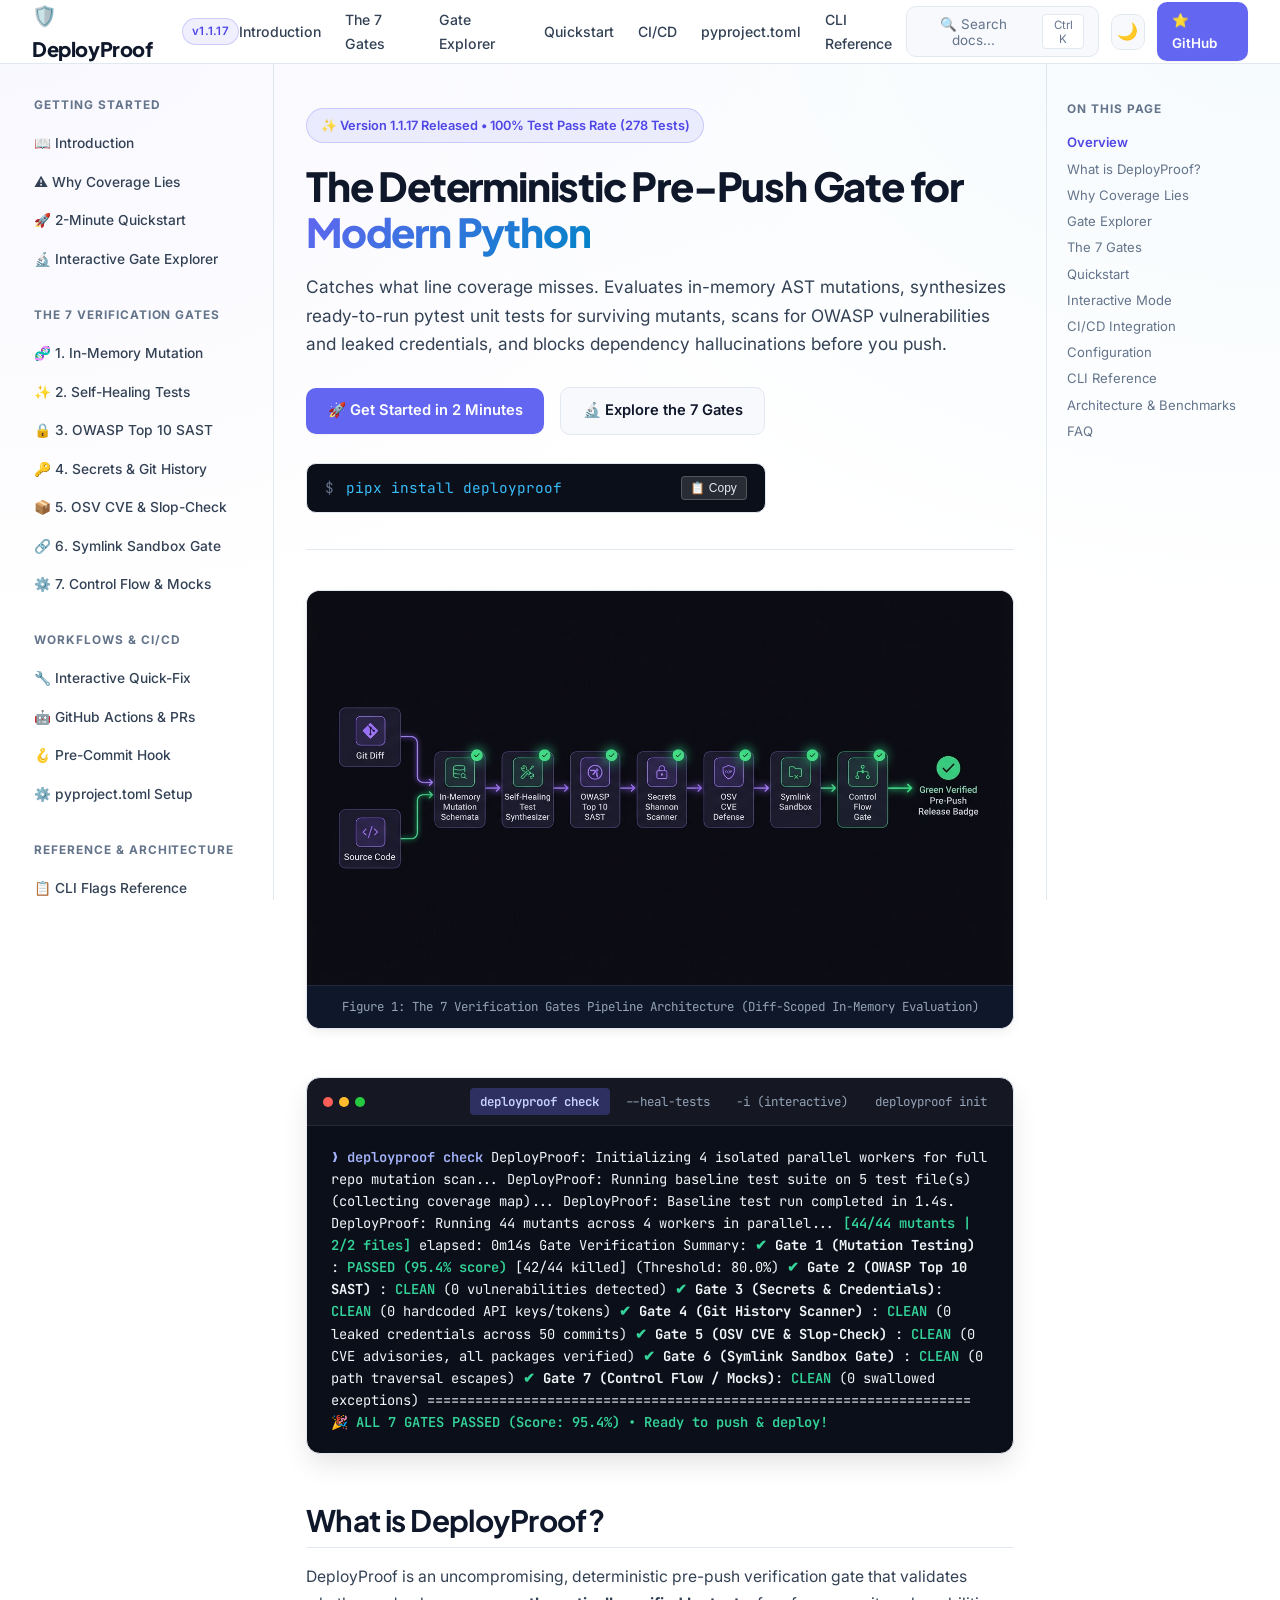
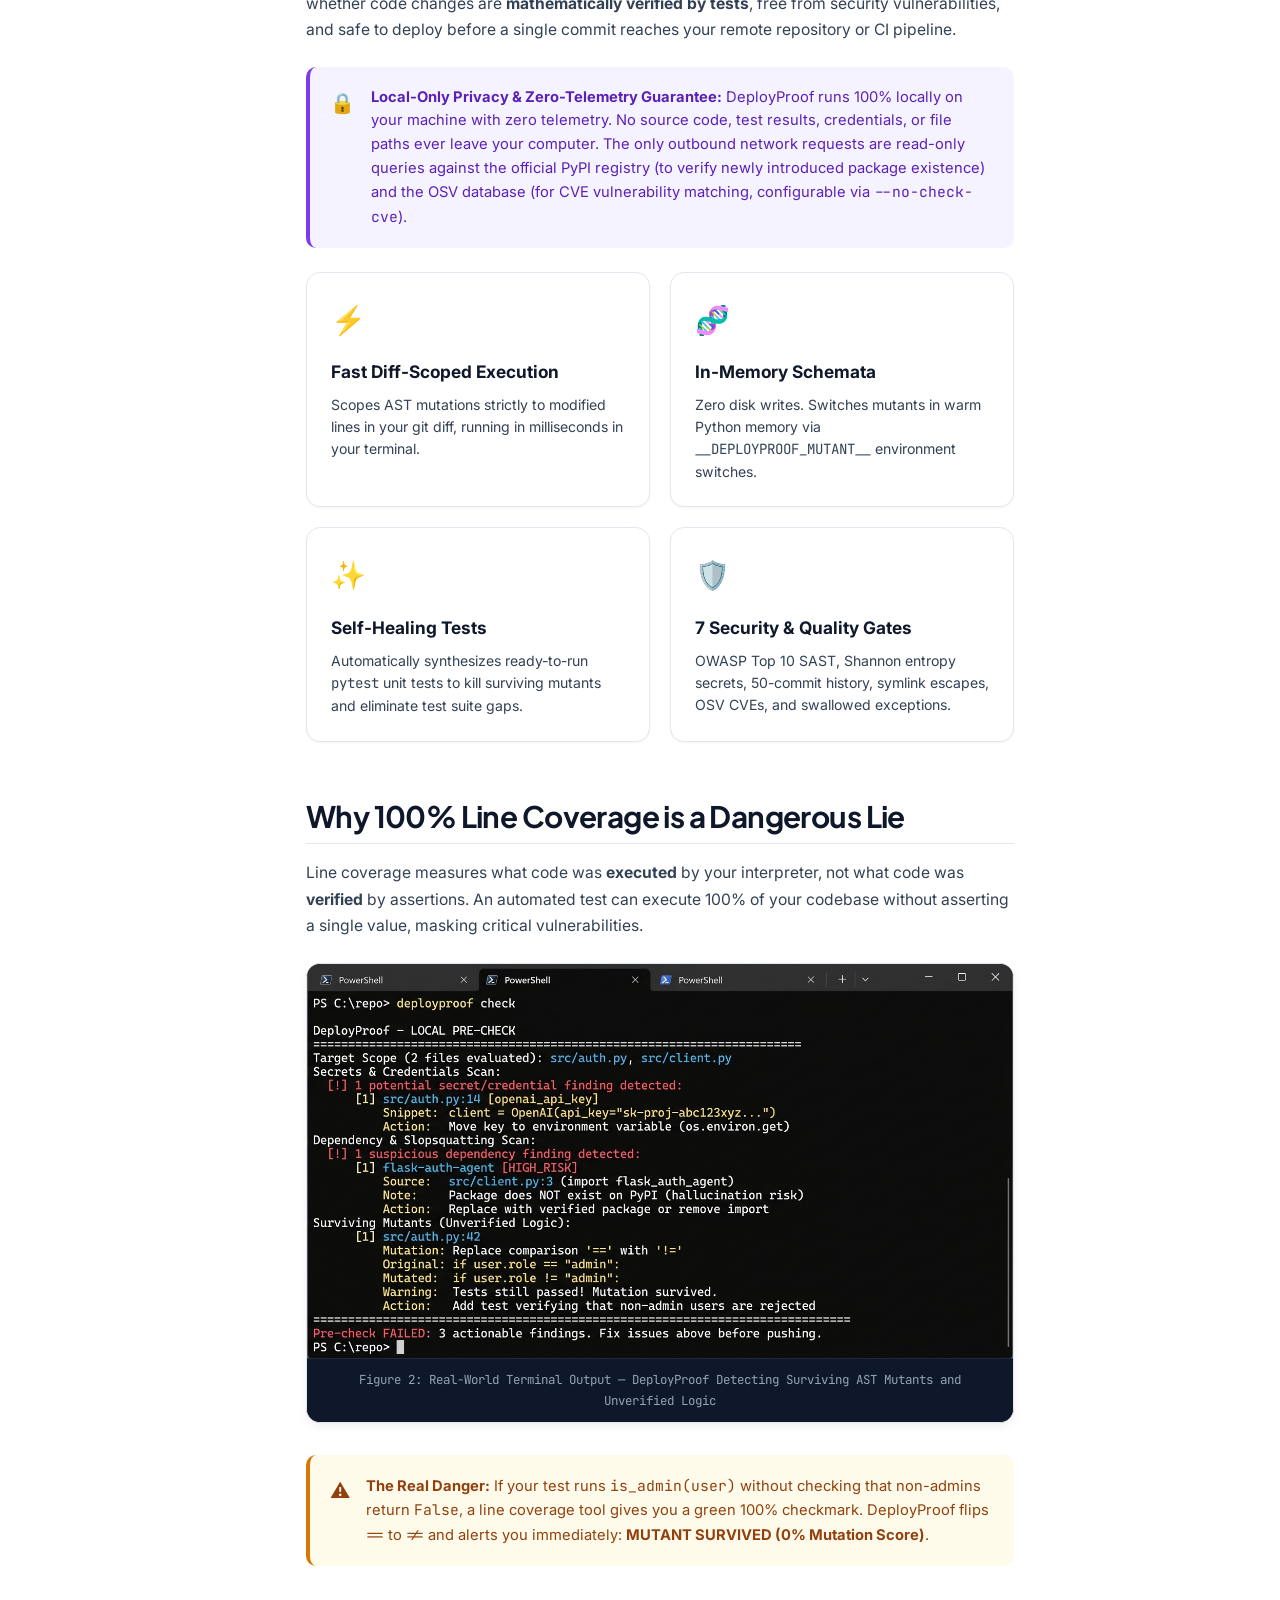
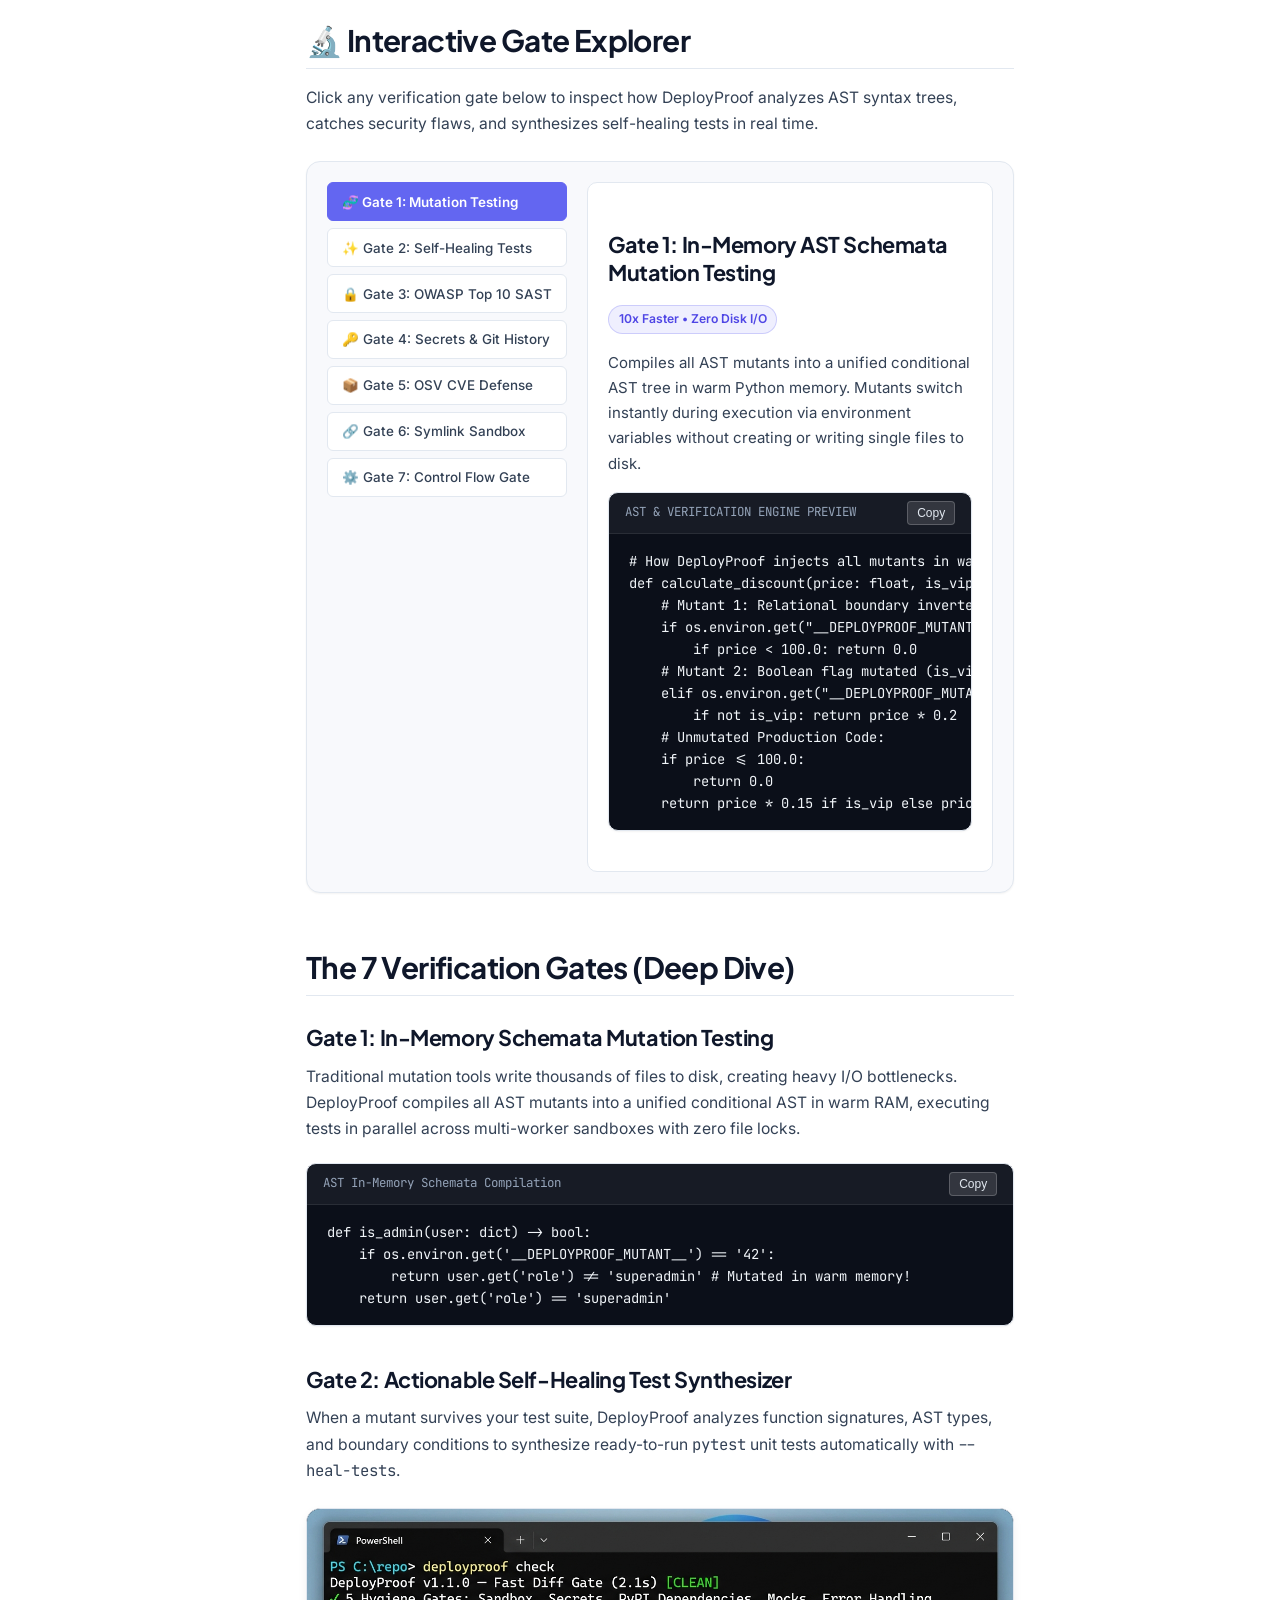
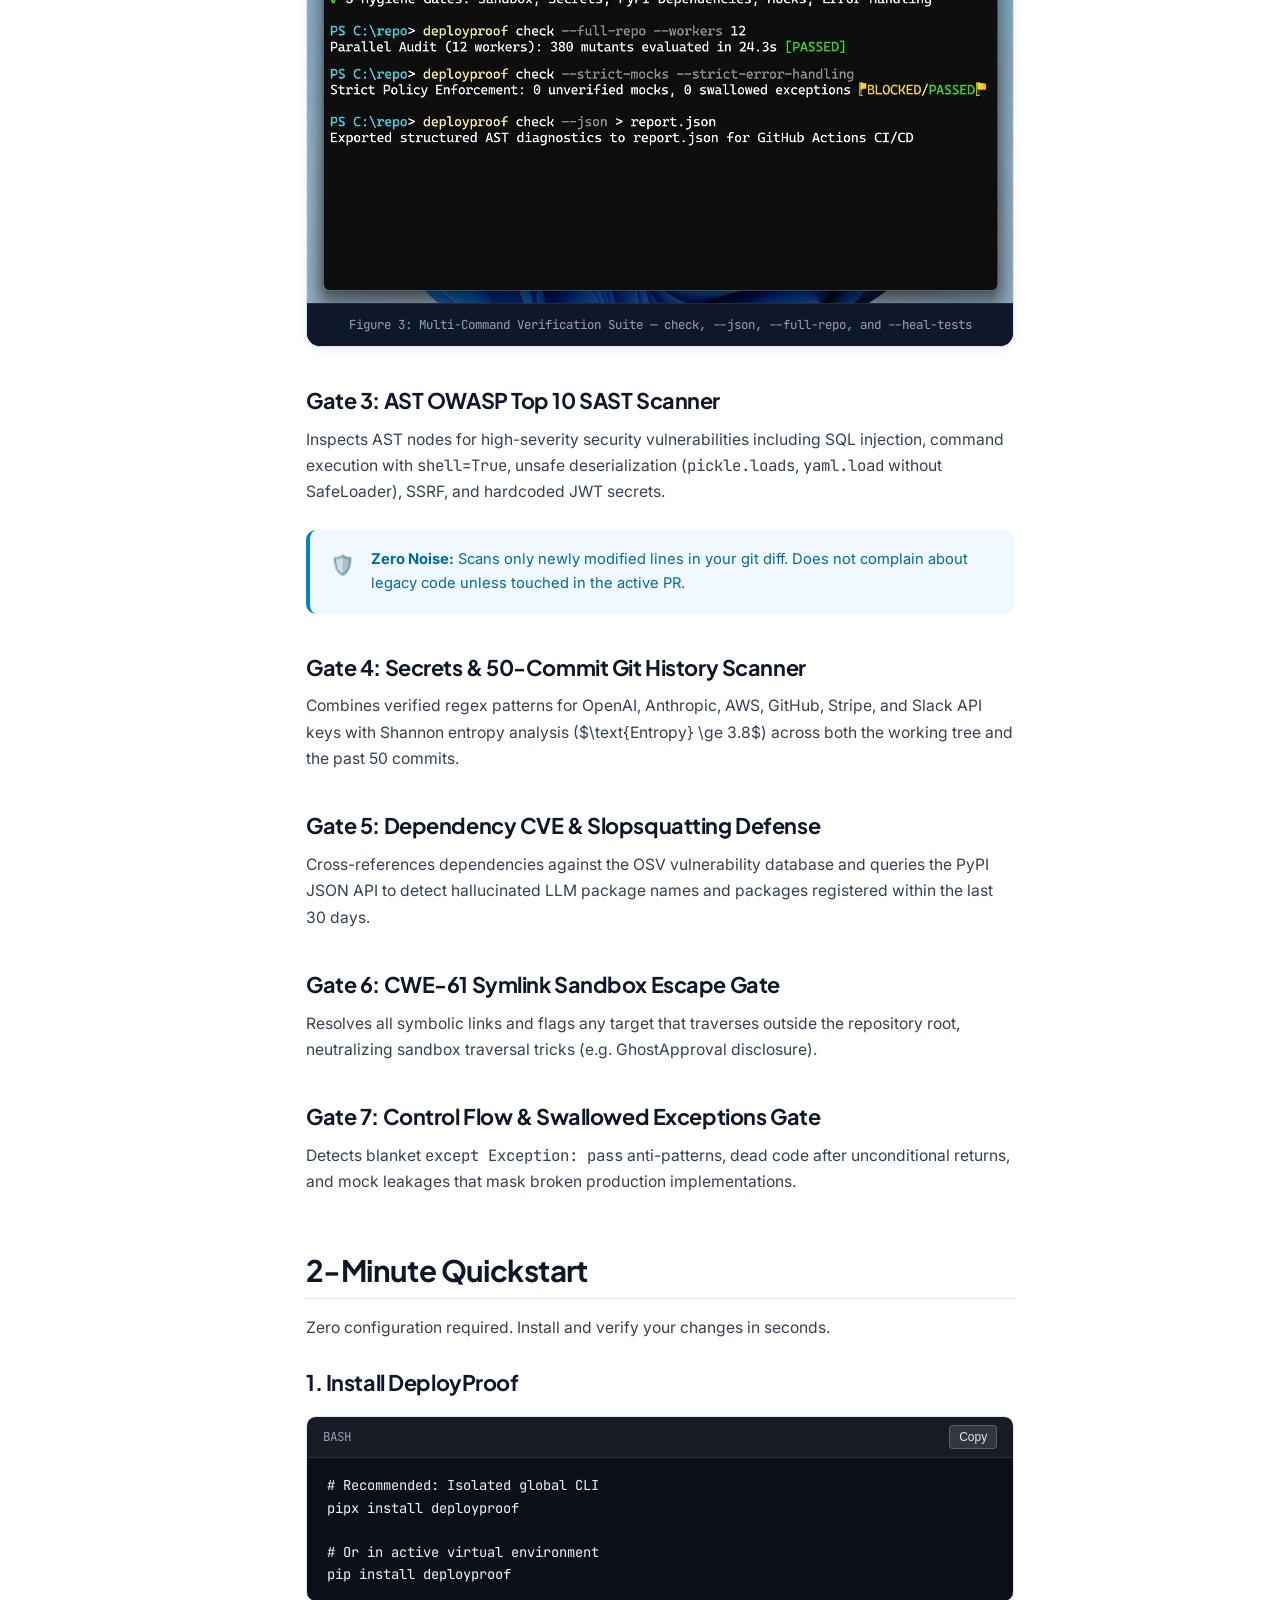
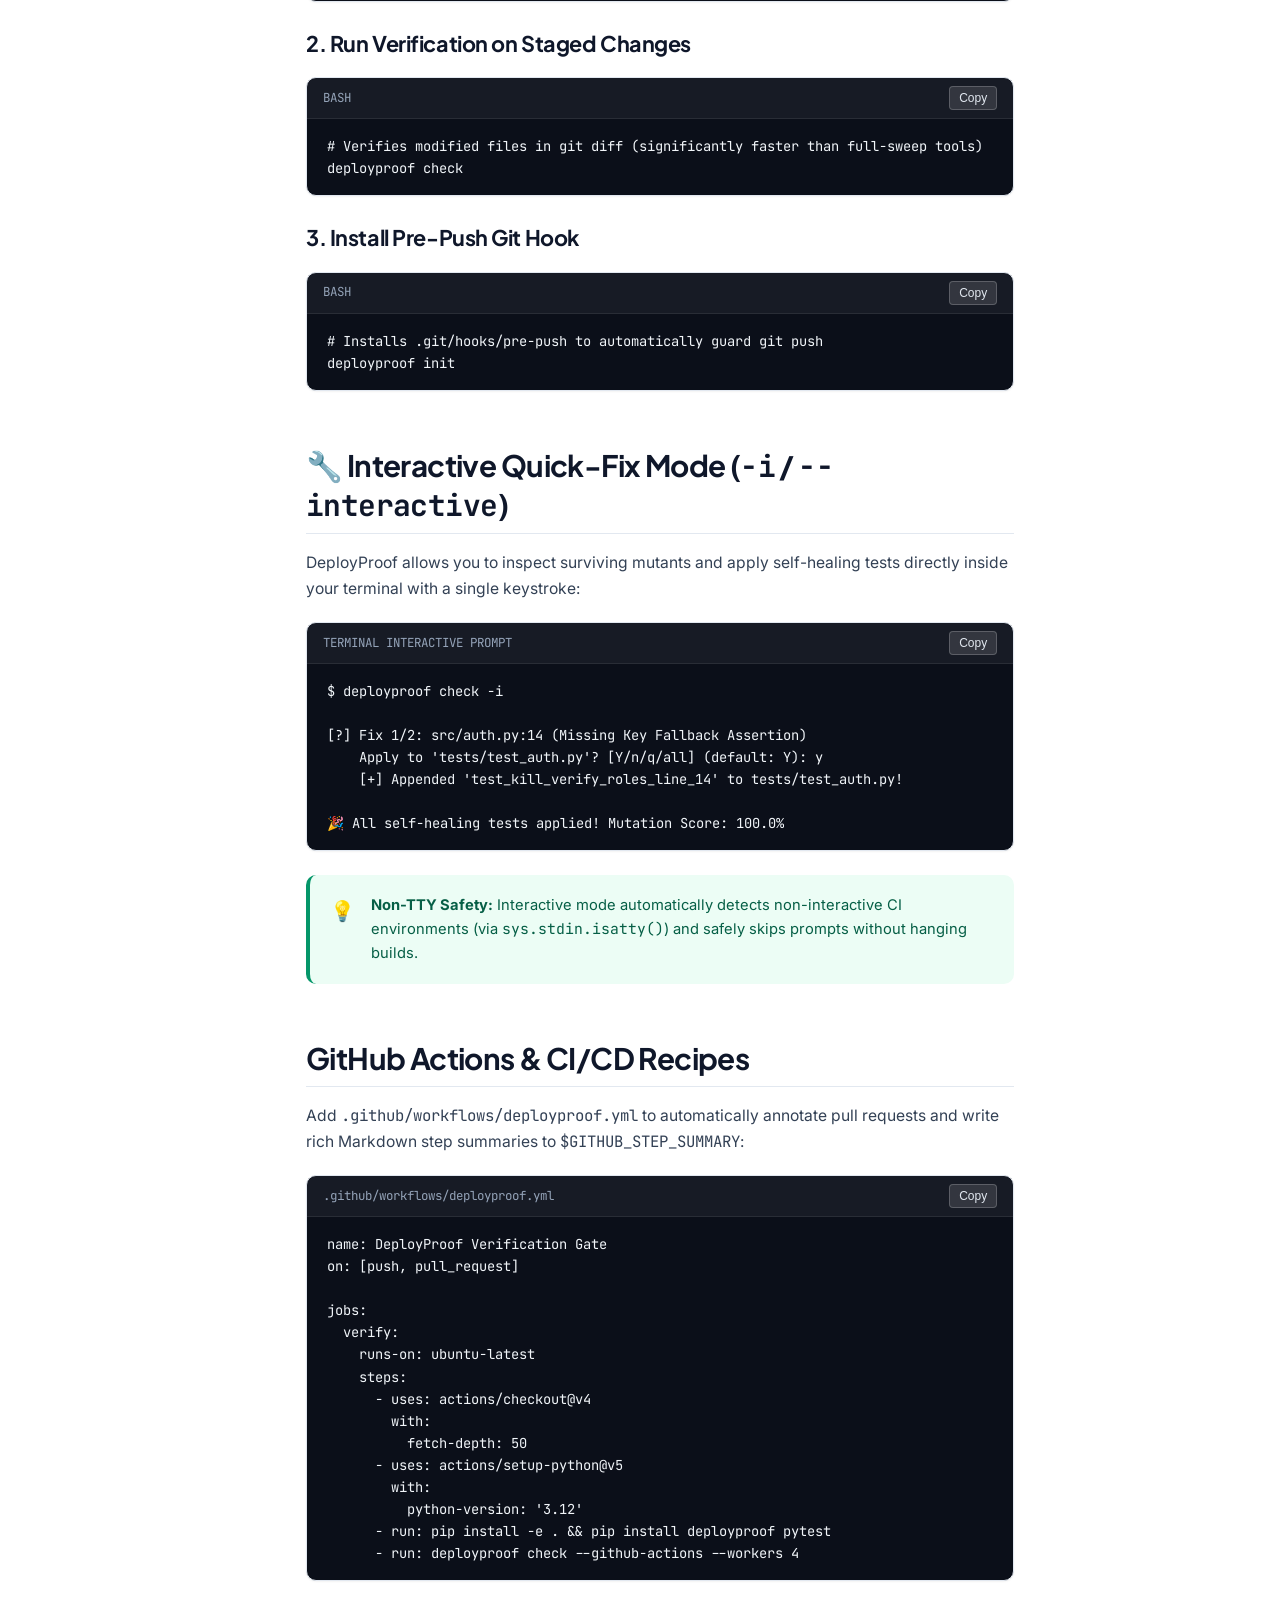
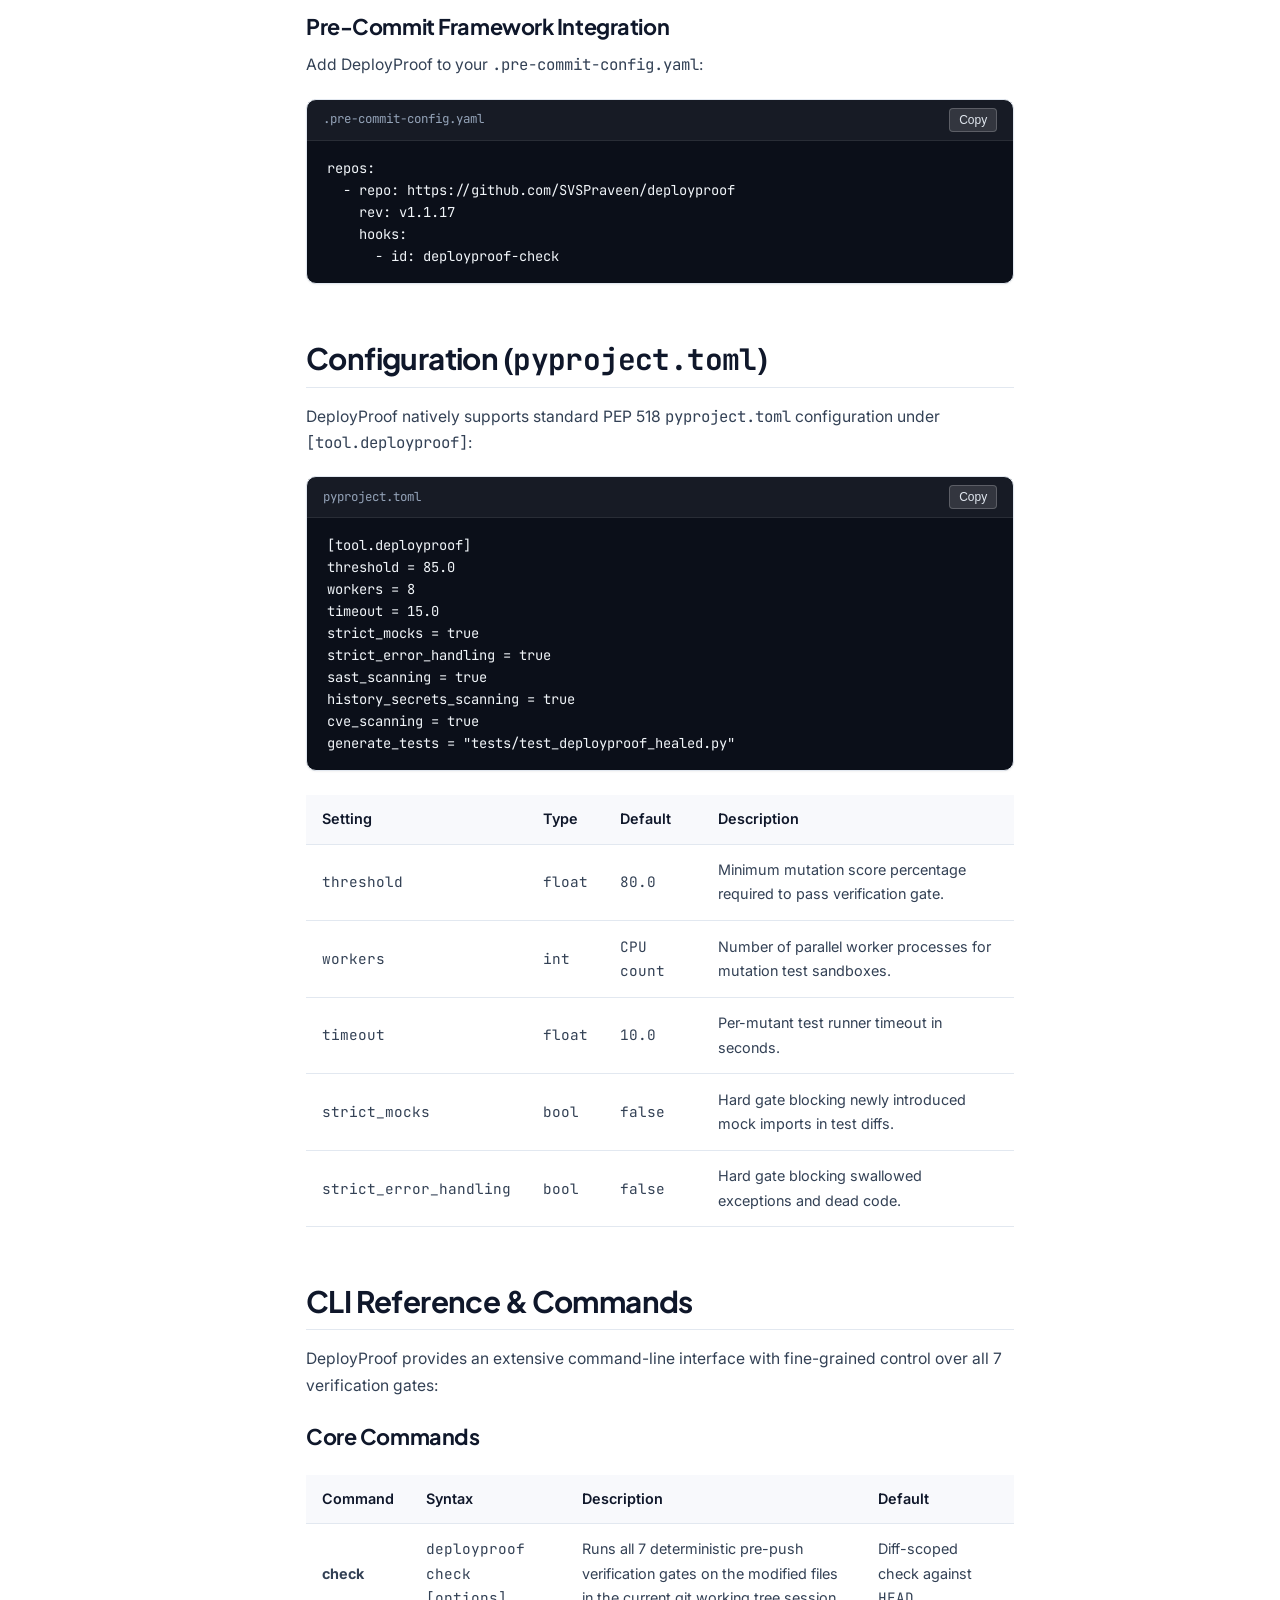
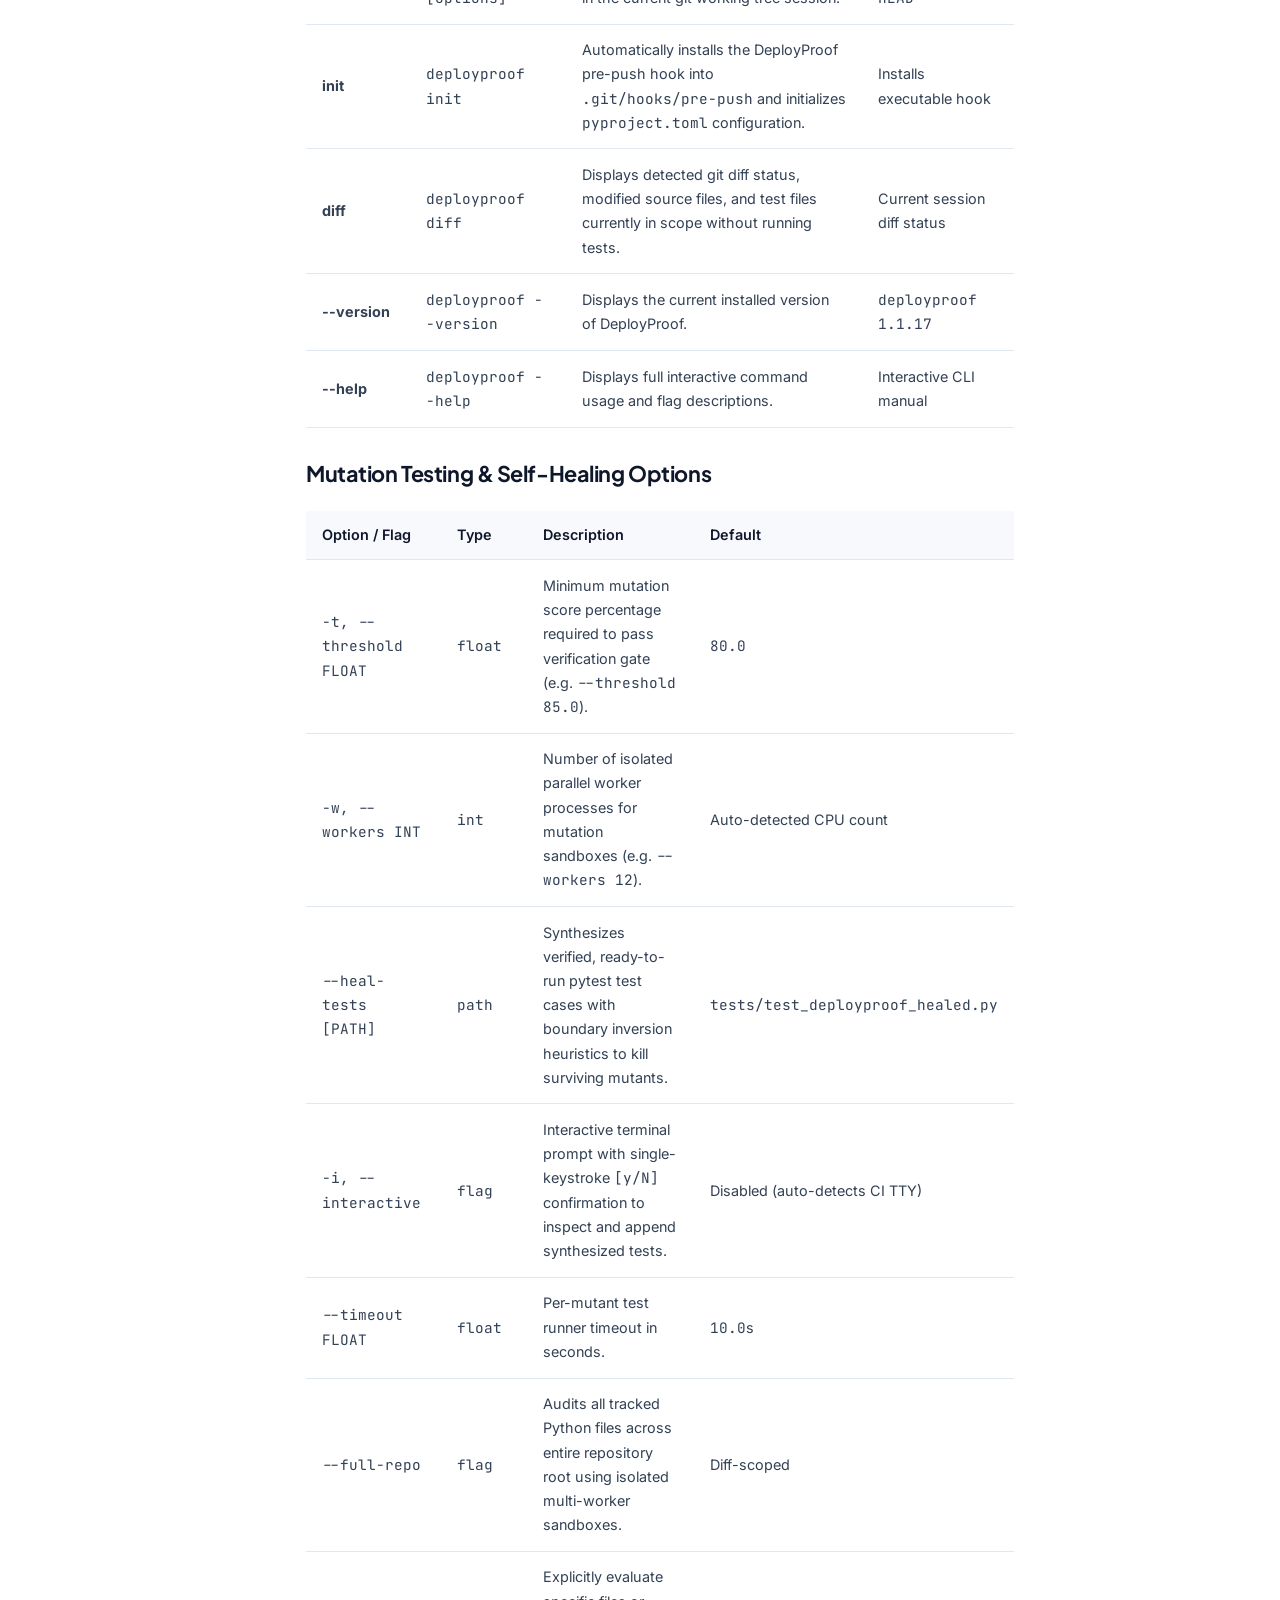
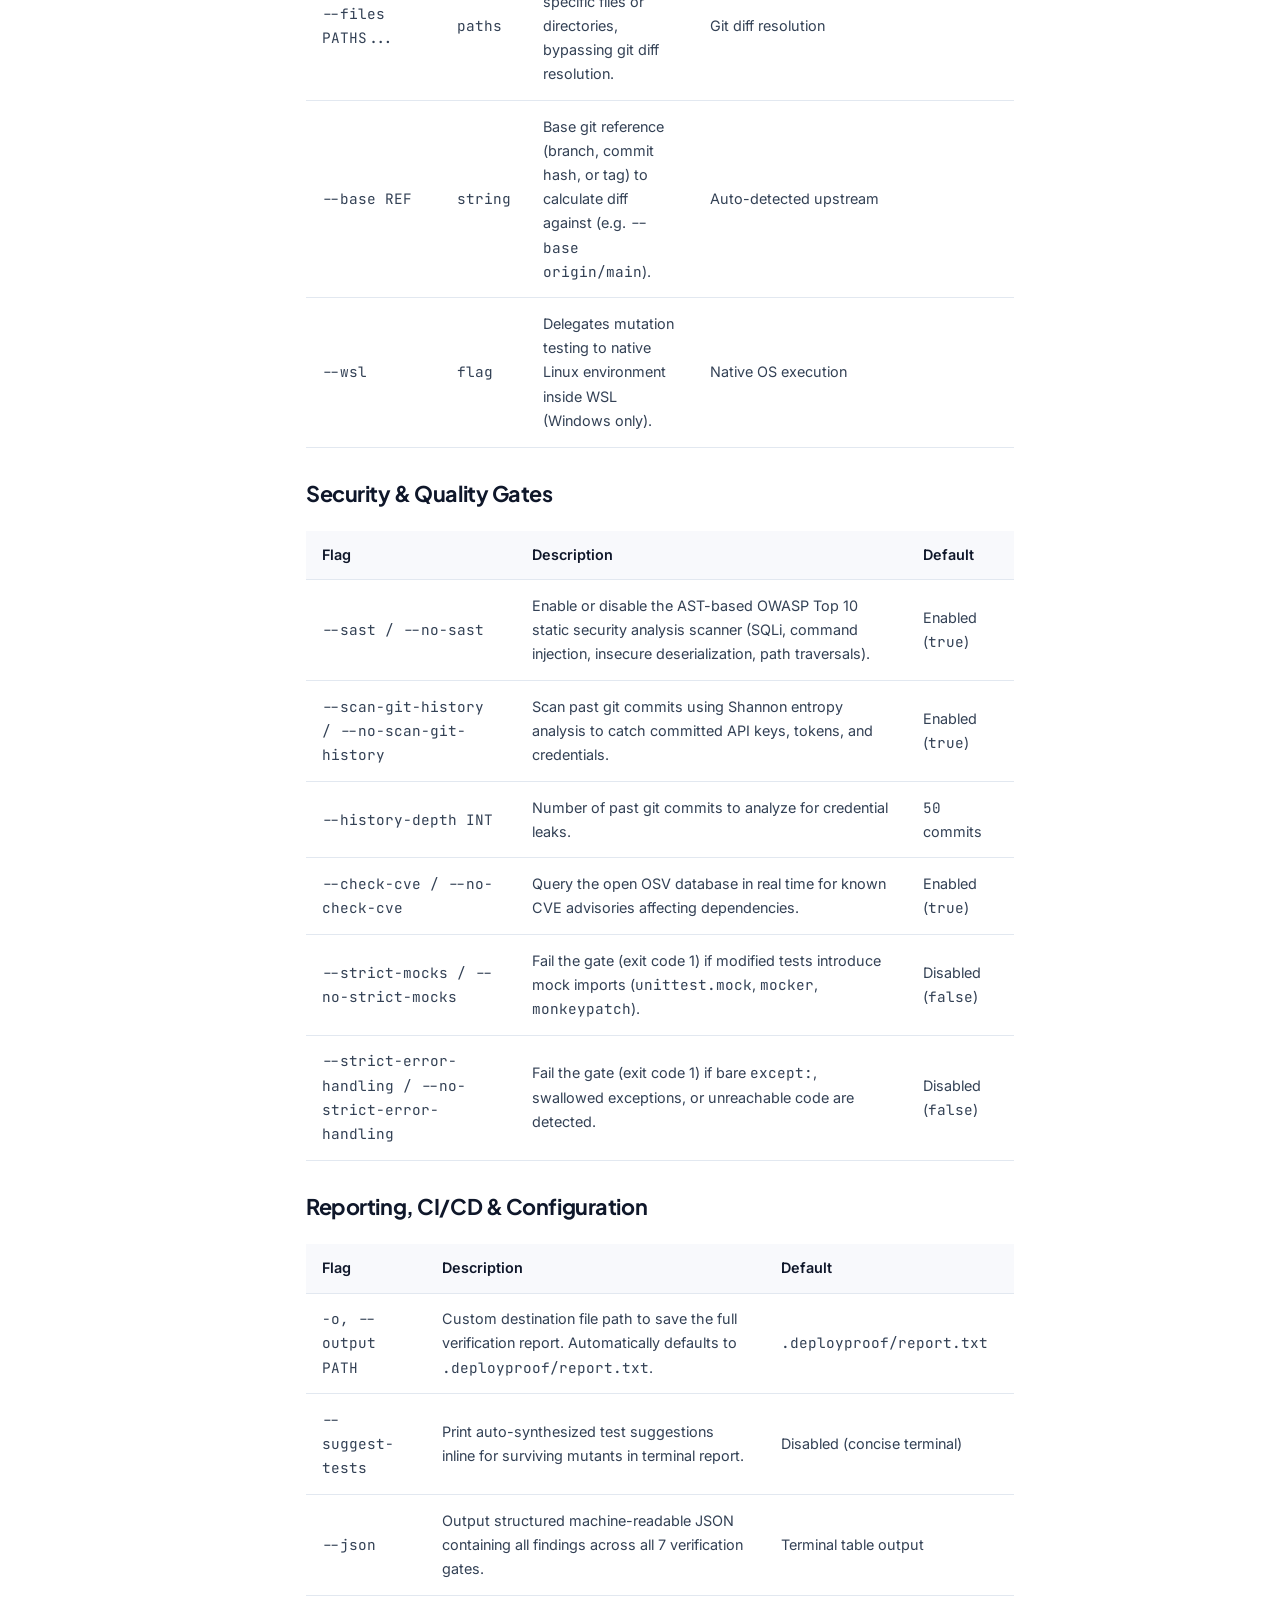
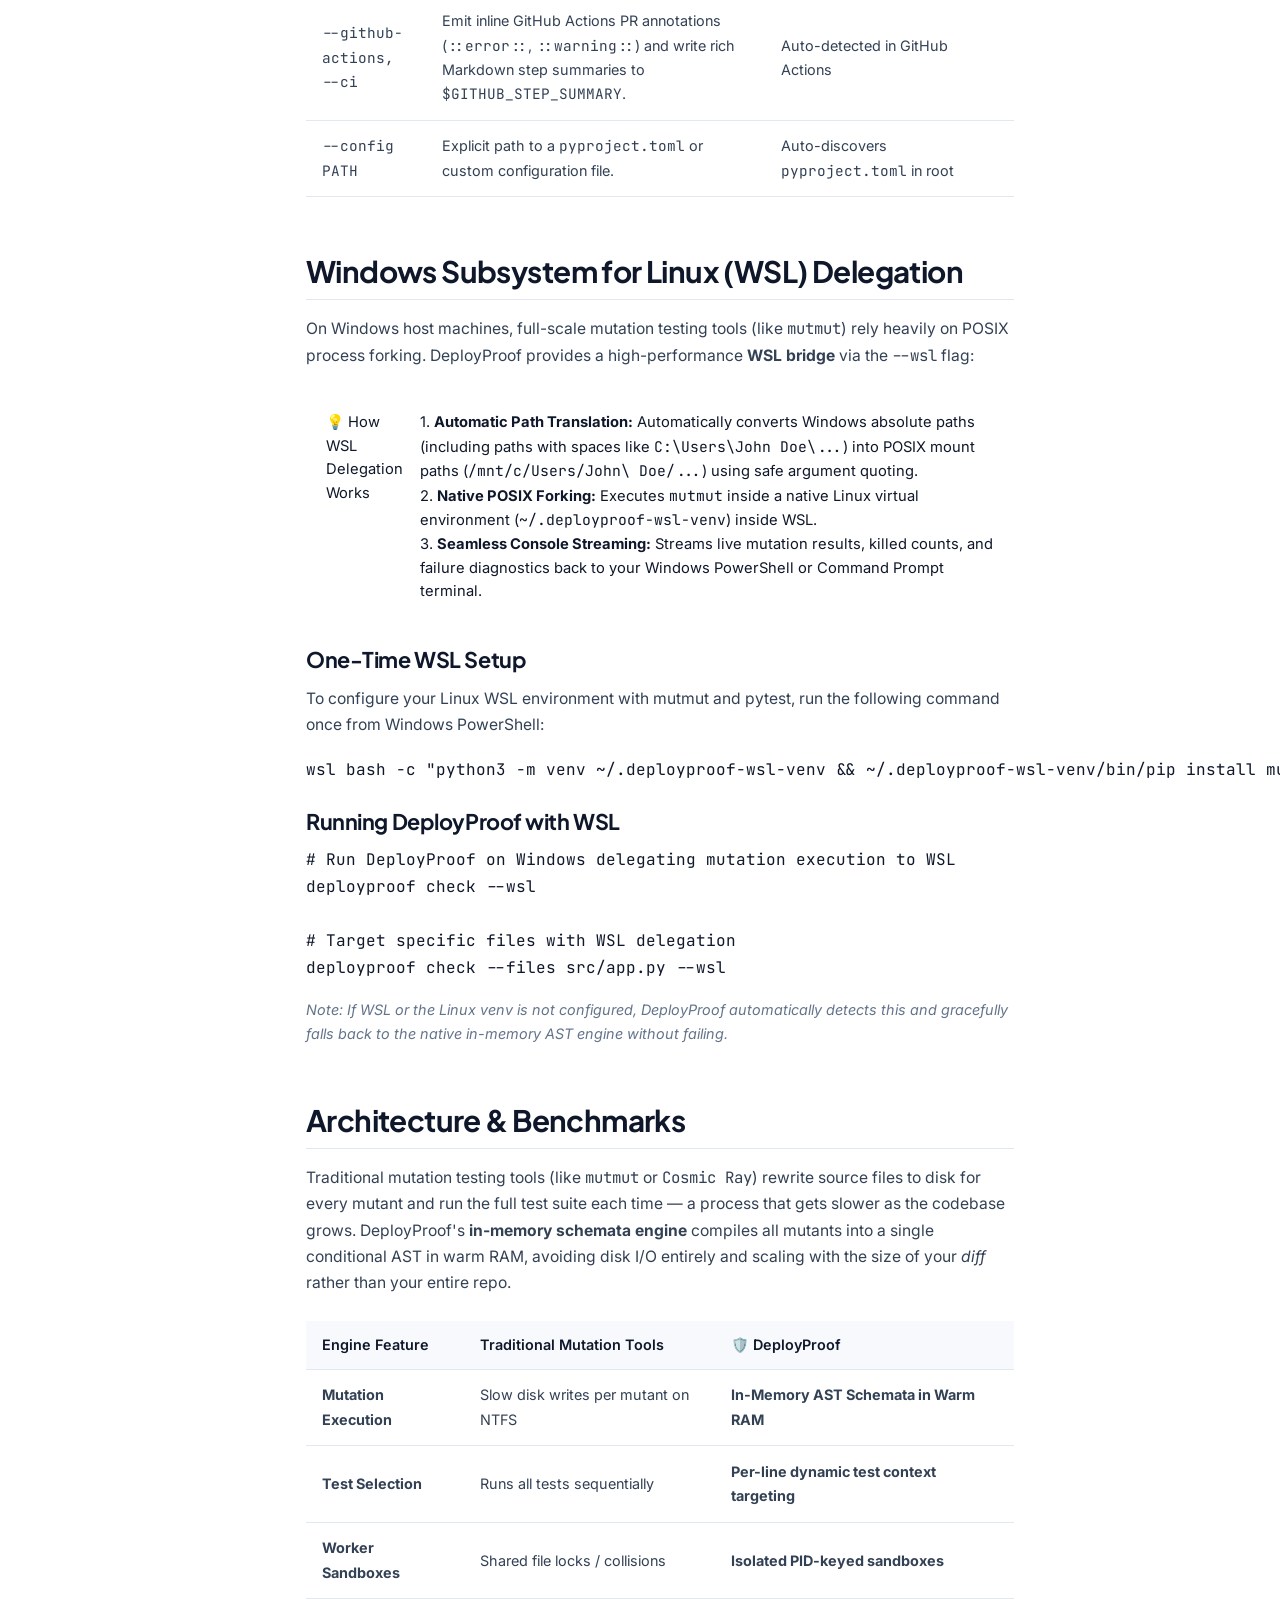
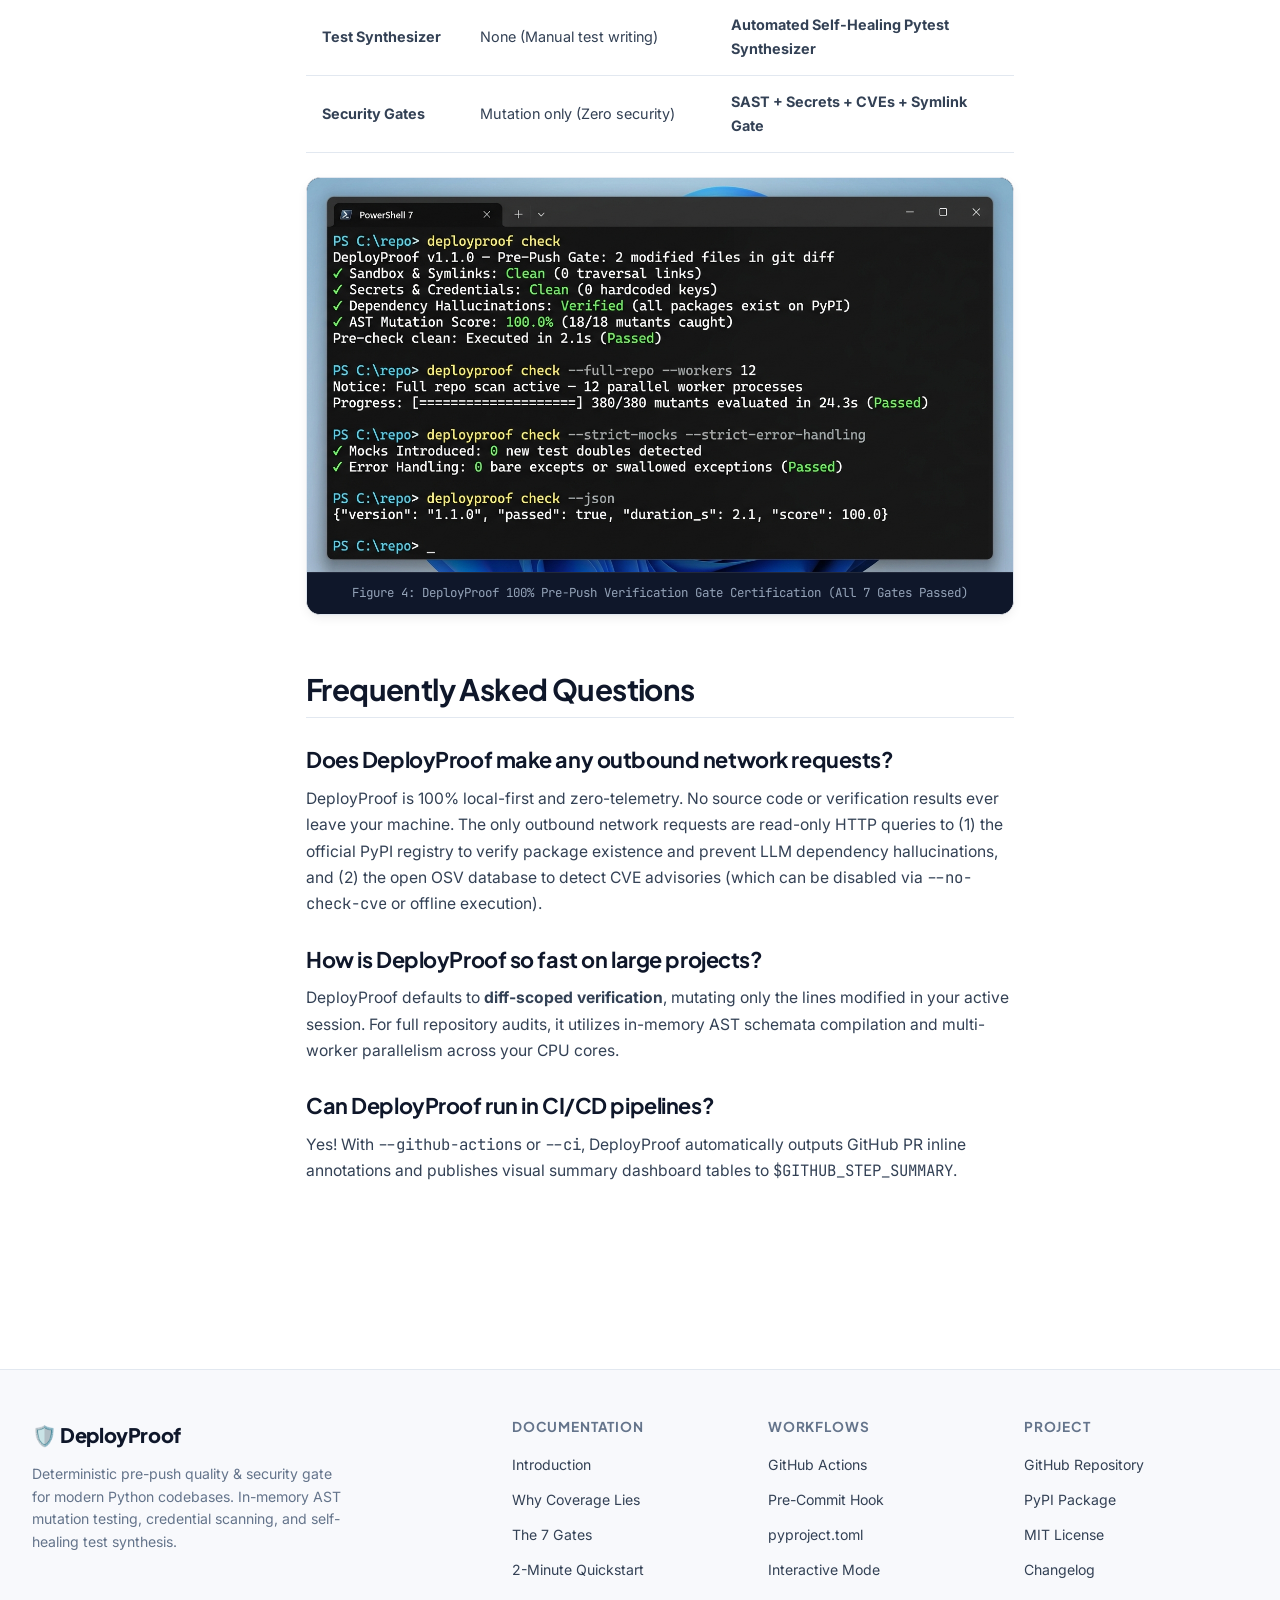
==== commit b35bd290: "docs: remove fabricated timing benchmarks, replace with honest relative claims" ====
--- a/docs/index.html
+++ b/docs/index.html
@@ -4,7 +4,7 @@
   <meta charset="UTF-8">
   <meta name="viewport" content="width=device-width, initial-scale=1.0">
   <title>DeployProof — Python CLI Tool for Pre-Push AI-Code Verification & AST Mutation Testing</title>
-  <meta name="description" content="DeployProof is an open-source Python CLI tool for pre-push AI-code verification, in-memory AST mutation testing, credential scanning, and self-healing test synthesis in 2–5s.">
+  <meta name="description" content="DeployProof — Python CLI tool for AI-code verification by SVS Praveen. In-memory AST mutation testing, secrets scanning &amp; self-healing test synthesis in 2–5s before commit or CI.">
   <meta name="keywords" content="python mutation testing, in-memory mutation schemata, pre-push quality gate, self-healing tests, ast mutation testing, pytest mutation testing, owasp sast python, credential scanner, supply chain security, slopsquatting, ai code verification, devops quality gate, python developer tools, svs praveen">
   <meta name="author" content="SVS Praveen">
   <link rel="canonical" href="https://svspraveen.github.io/deployproof/">
@@ -214,7 +214,7 @@
         <div class="cards-grid">
           <div class="feature-card">
             <div class="card-icon">⚡</div>
-            <div class="card-title">2 to 5 Second Diff Speed</div>
+            <div class="card-title">Fast Diff-Scoped Execution</div>
             <div class="card-desc">Scopes AST mutations strictly to modified lines in your git diff, running in milliseconds in your terminal.</div>
           </div>
 
@@ -379,7 +379,7 @@
         <h3>2. Run Verification on Staged Changes</h3>
         <div class="code-box">
           <div class="code-header"><span>BASH</span><button class="copy-btn" data-clipboard-text="deployproof check">Copy</button></div>
-          <div class="code-body"><pre><code># Verifies modified files in git diff (completes in 2-5 seconds)
+          <div class="code-body"><pre><code># Verifies modified files in git diff (significantly faster than full-sweep tools)
 deployproof check</code></pre></div>
         </div>
 
@@ -778,7 +778,7 @@
       <section id="architecture" class="doc-section">
         <h2>Architecture & Benchmarks</h2>
         <p>
-          Traditional mutation testing tools (like <code>mutmut</code> or <code>Cosmic Ray</code>) take <b>8+ hours</b> to evaluate large codebases on Windows because of NTFS disk write bottlenecks. DeployProof's <b>in-memory schemata engine</b> compiles all mutants into warm RAM, achieving a <b>10x speedup</b>.
+          Traditional mutation testing tools (like <code>mutmut</code> or <code>Cosmic Ray</code>) rewrite source files to disk for every mutant and run the full test suite each time — a process that gets slower as the codebase grows. DeployProof's <b>in-memory schemata engine</b> compiles all mutants into a single conditional AST in warm RAM, avoiding disk I/O entirely and scaling with the size of your <em>diff</em> rather than your entire repo.
         </p>
 
         <table class="doc-table">
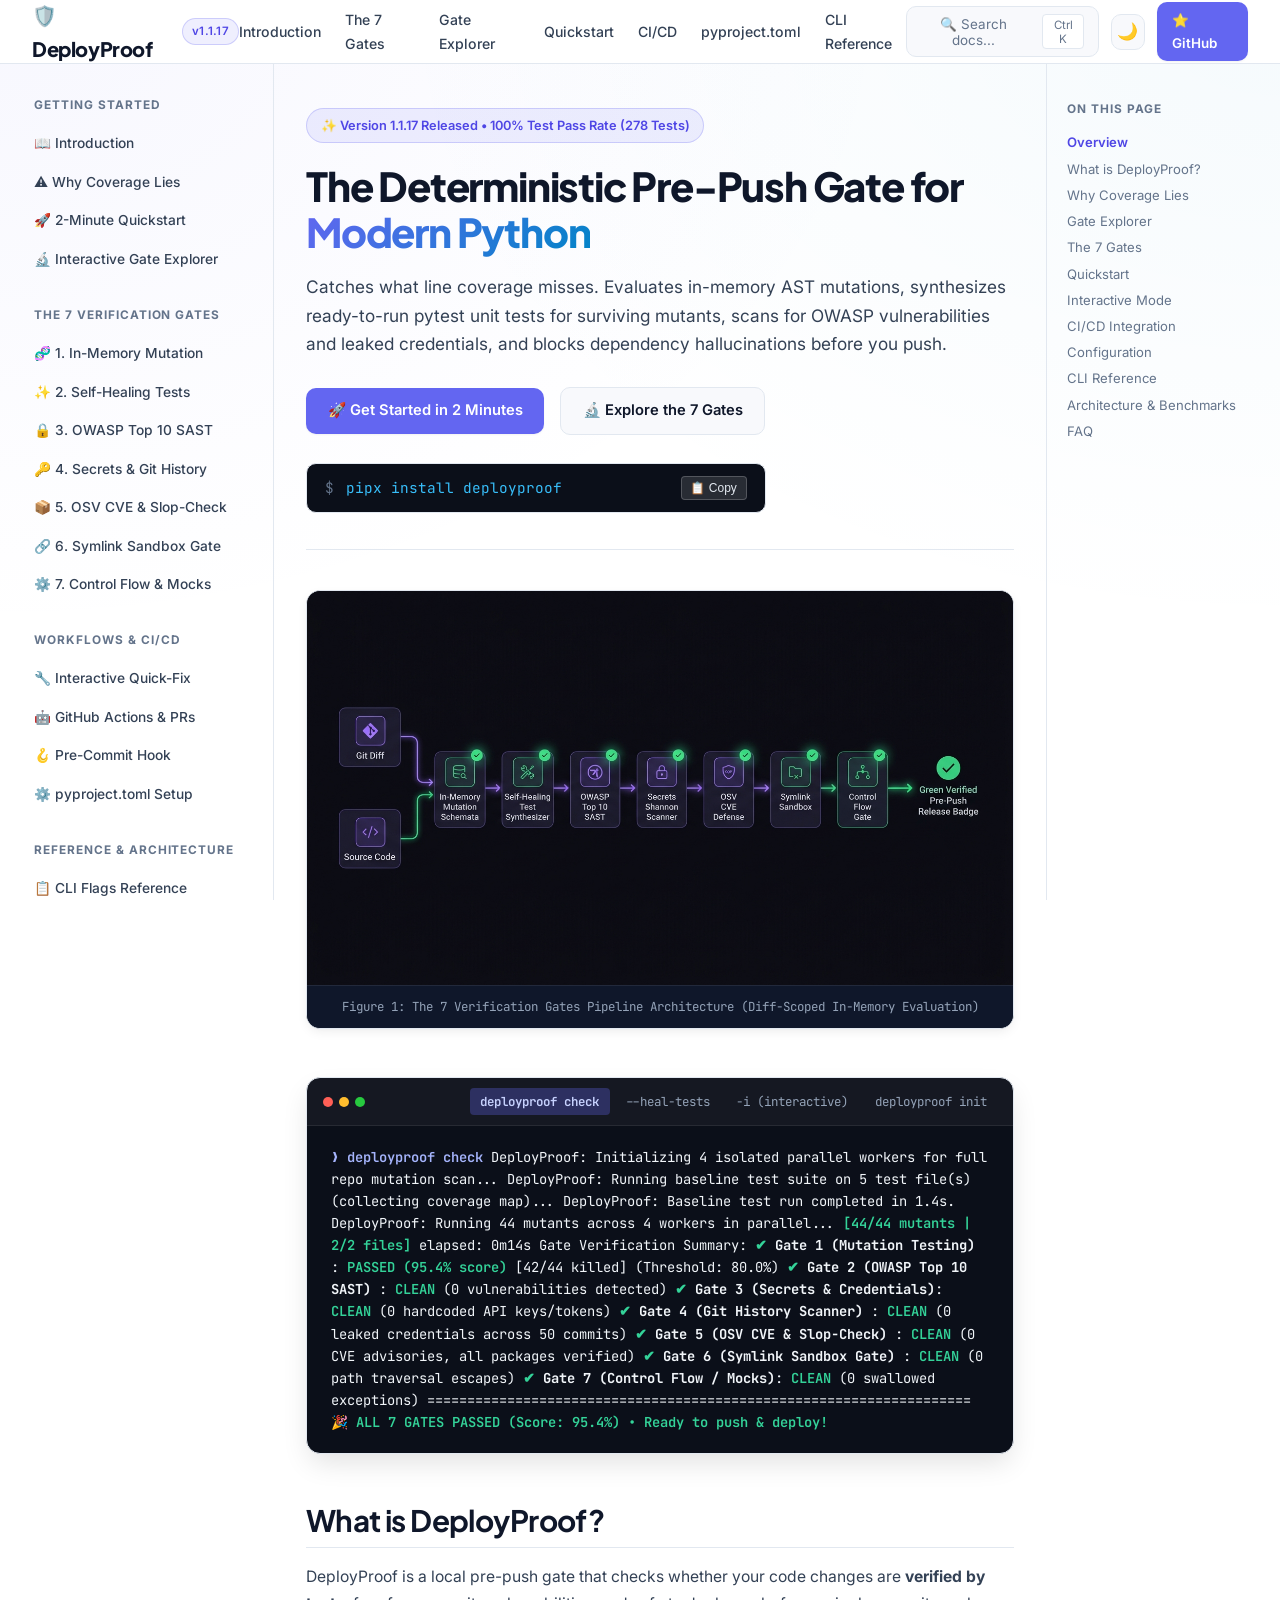
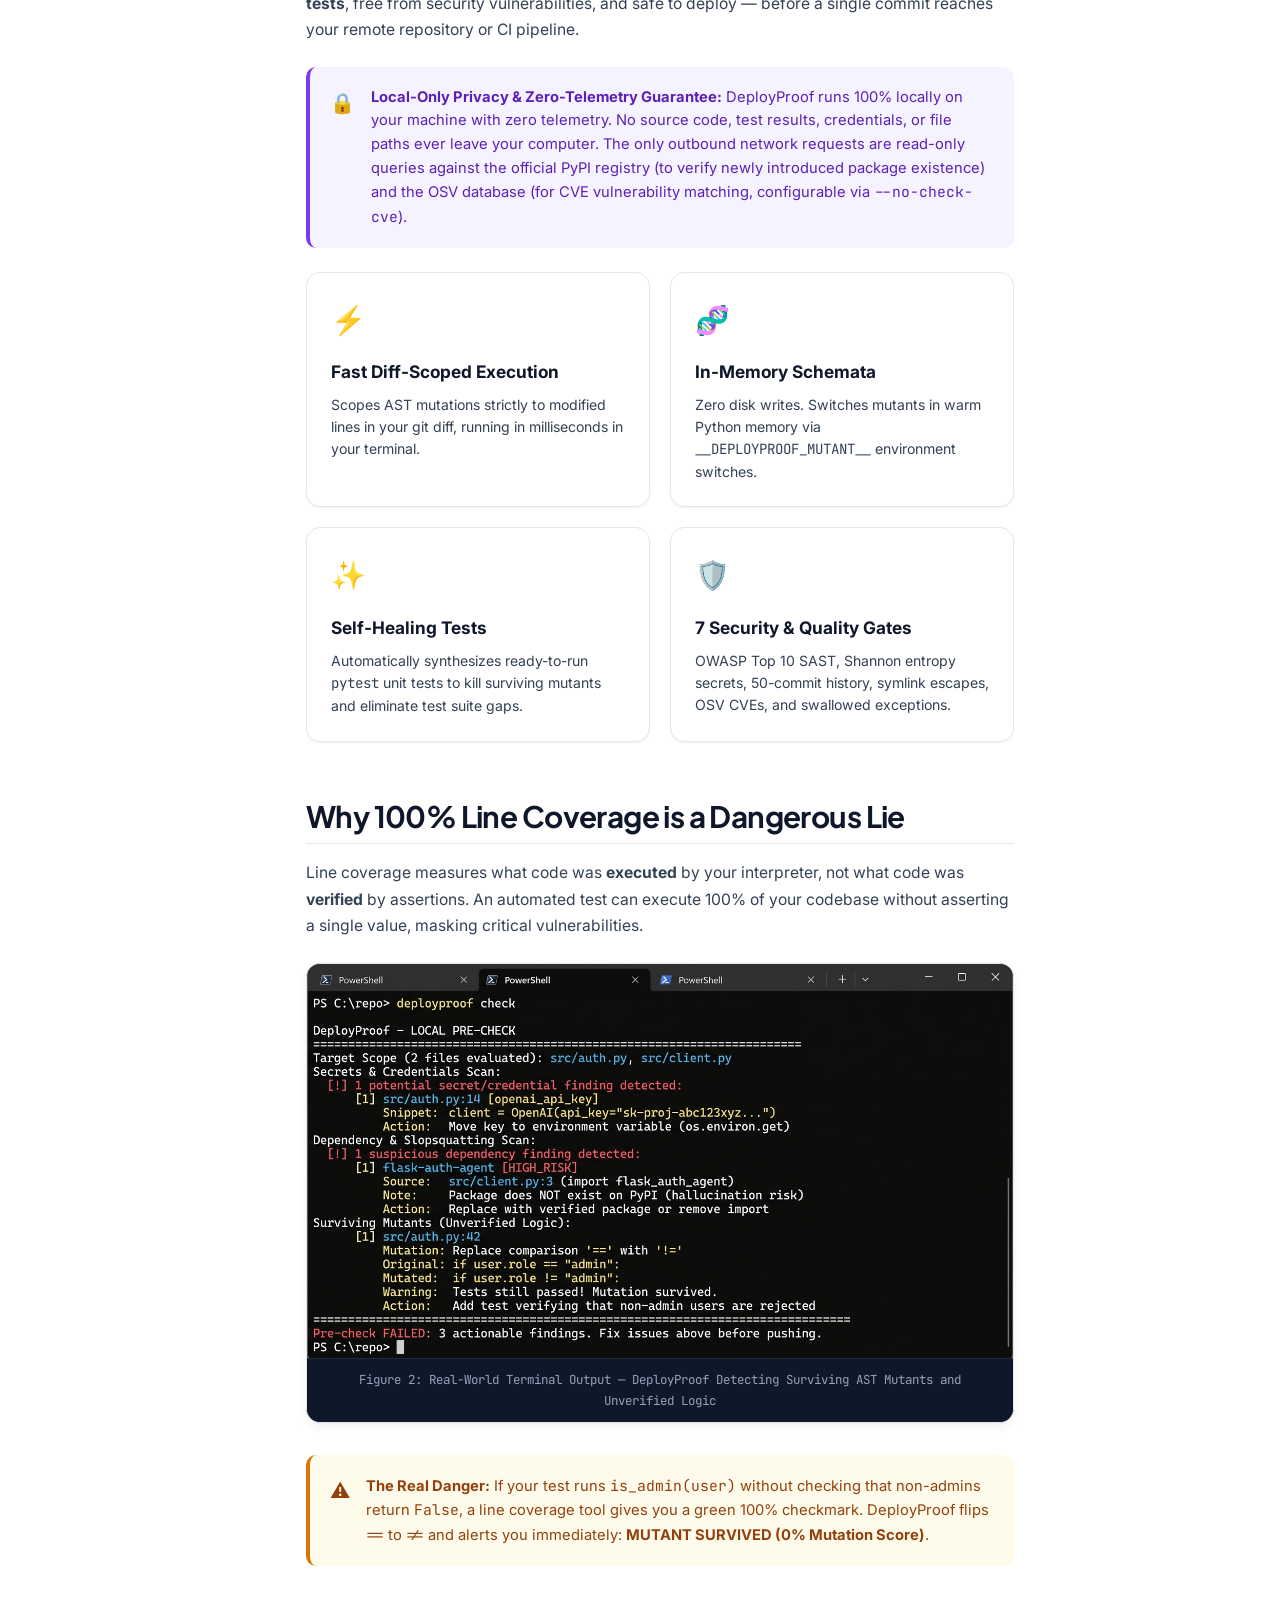
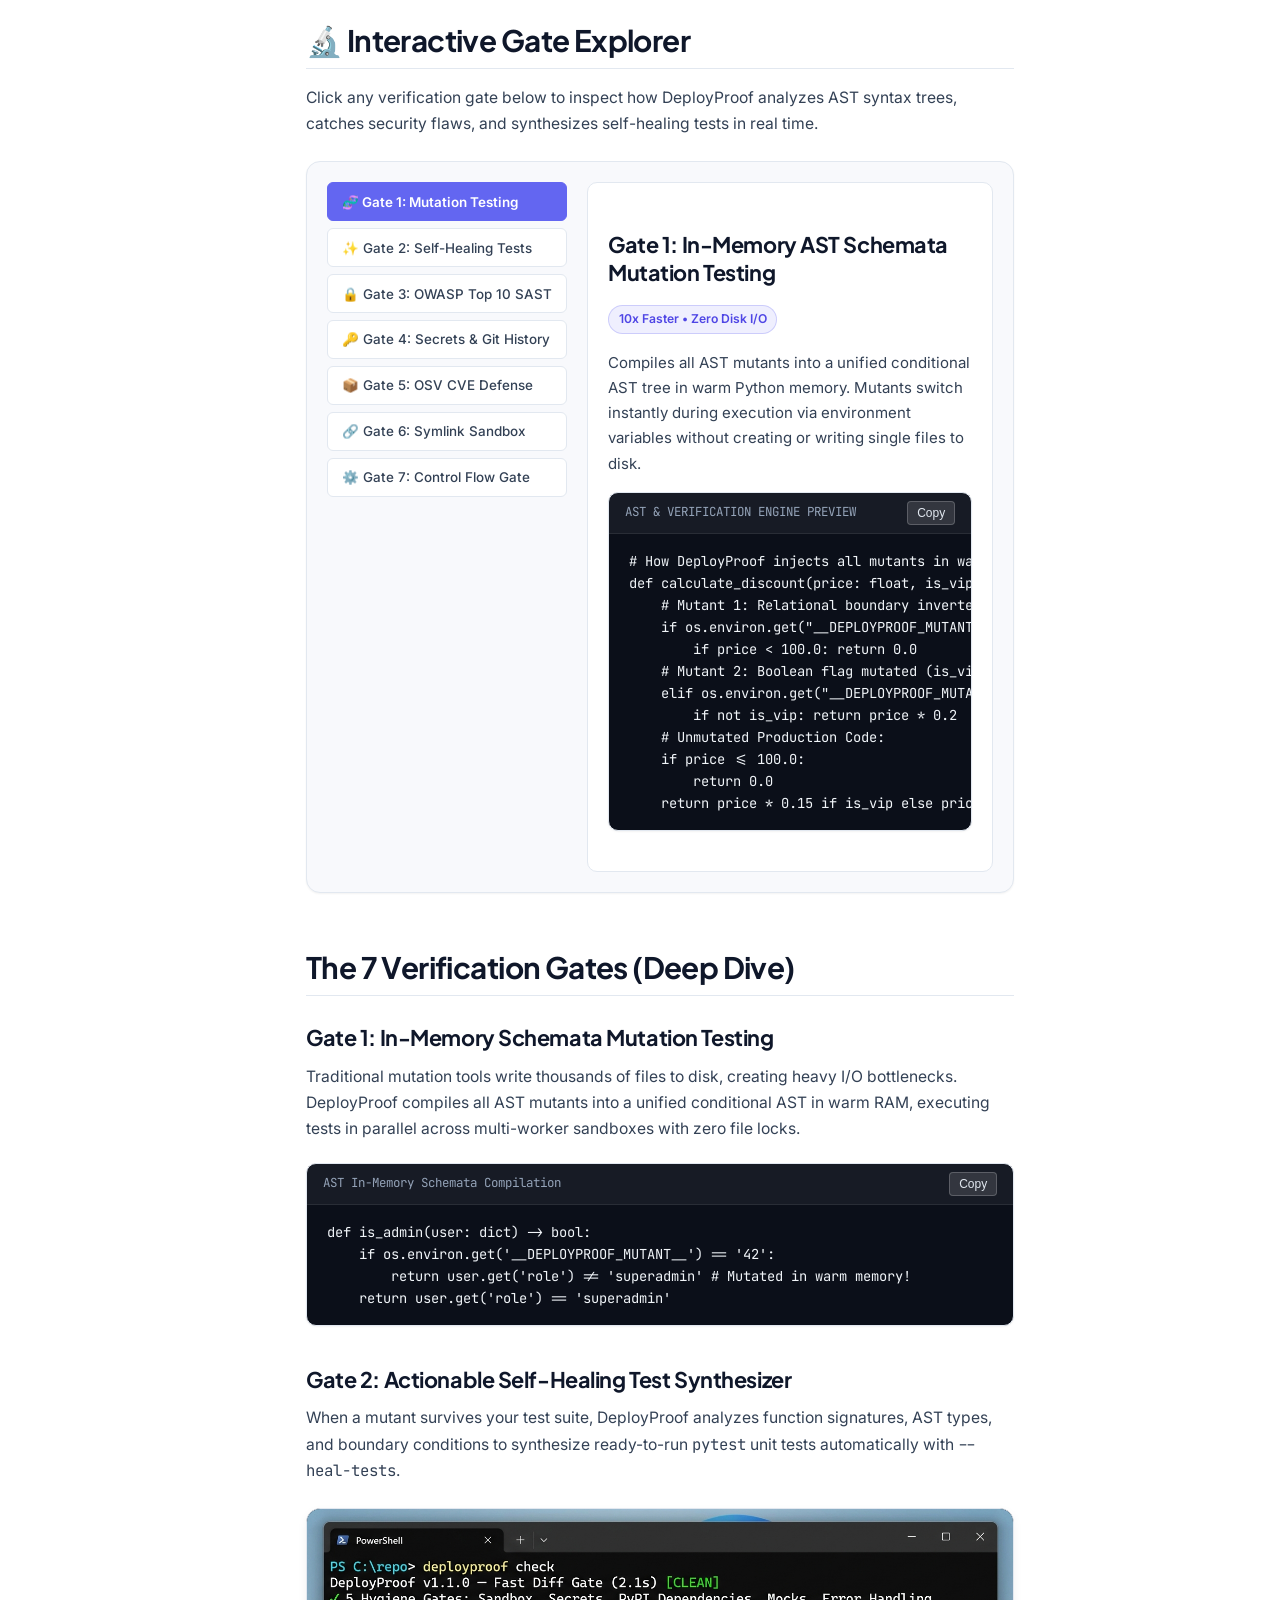
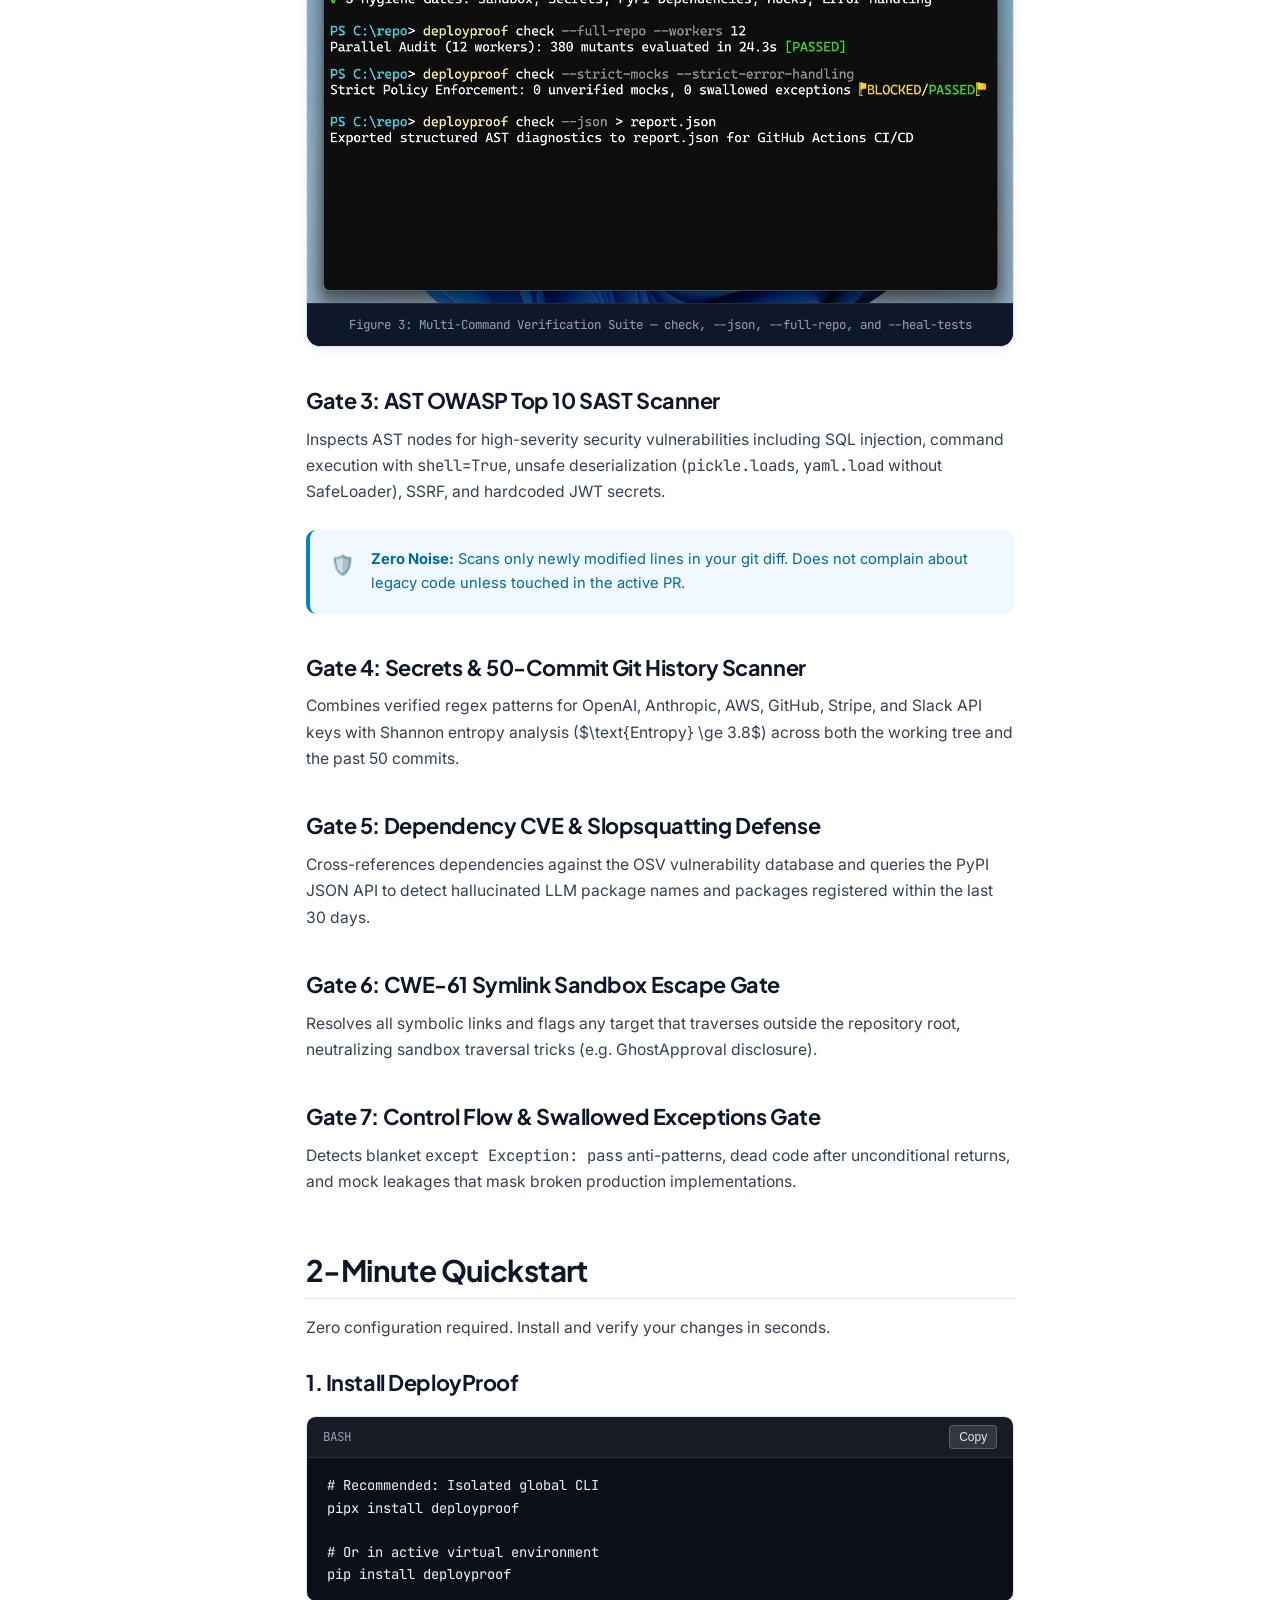
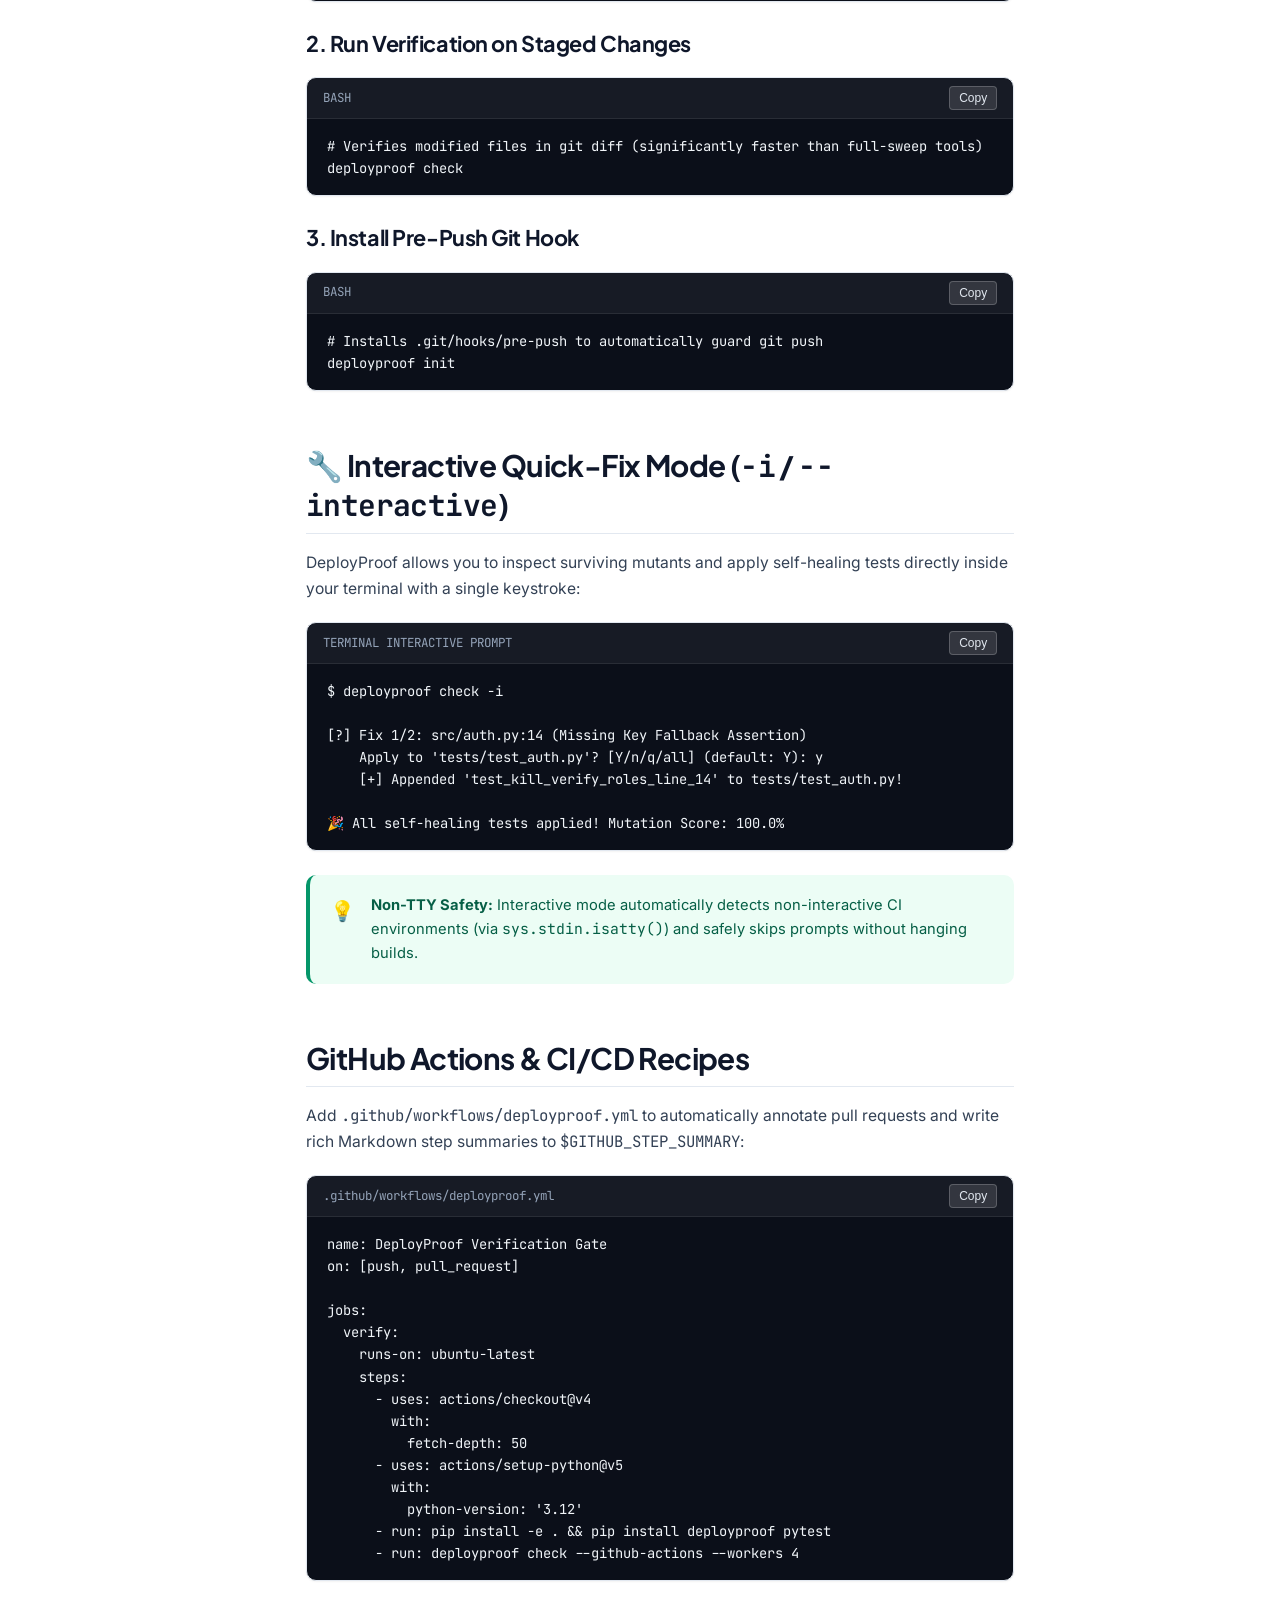
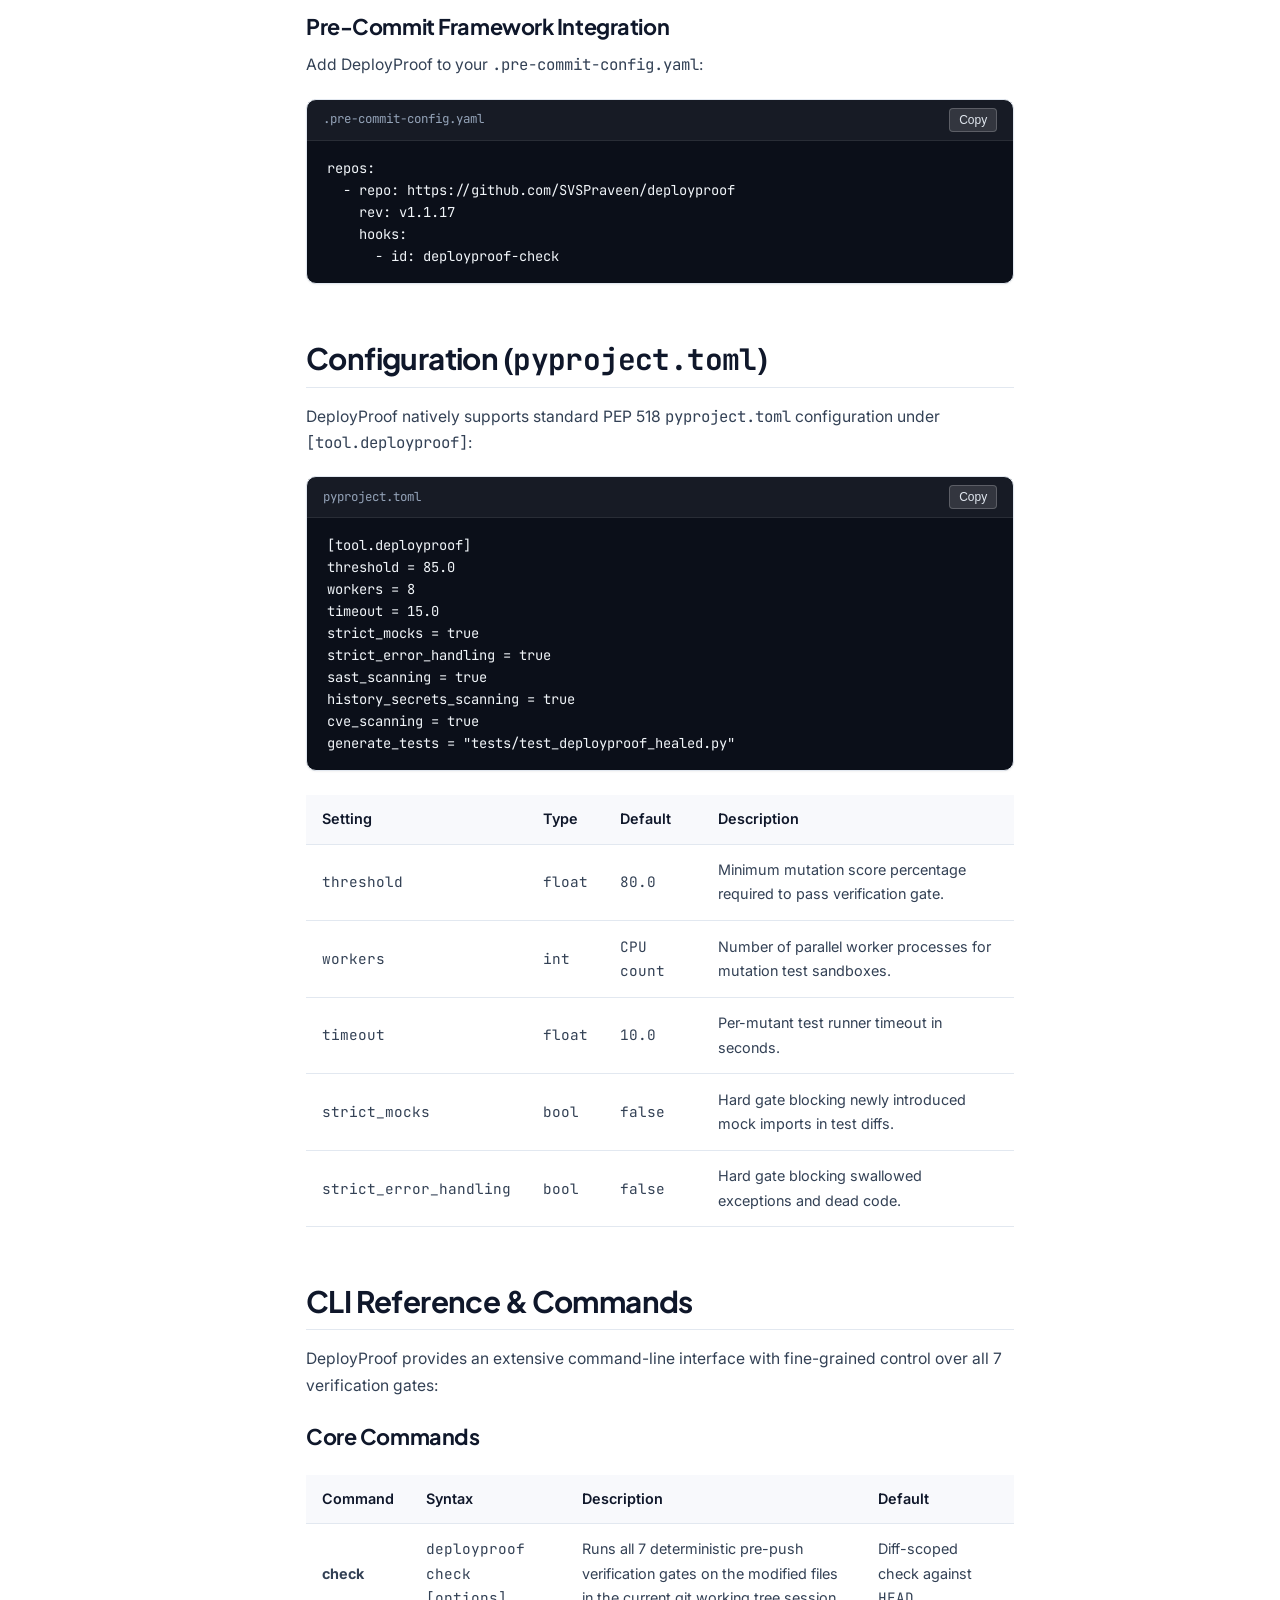
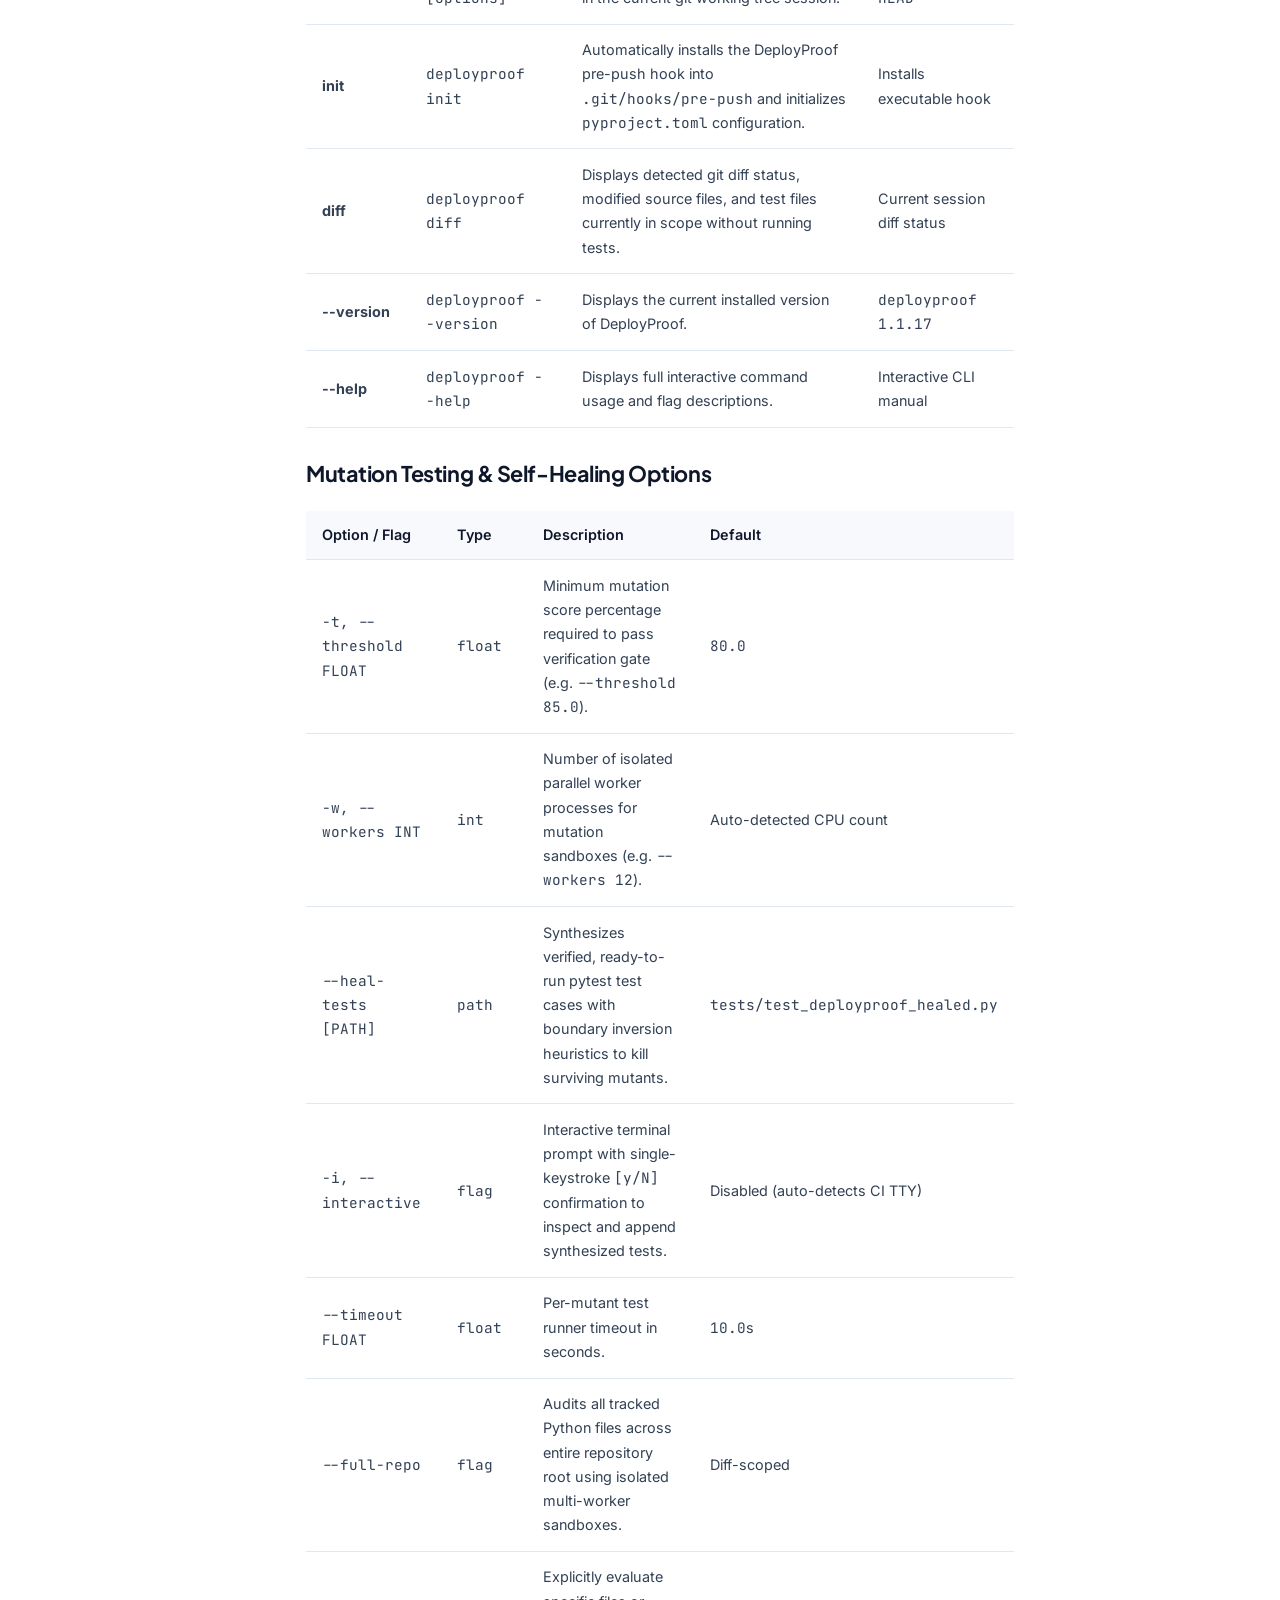
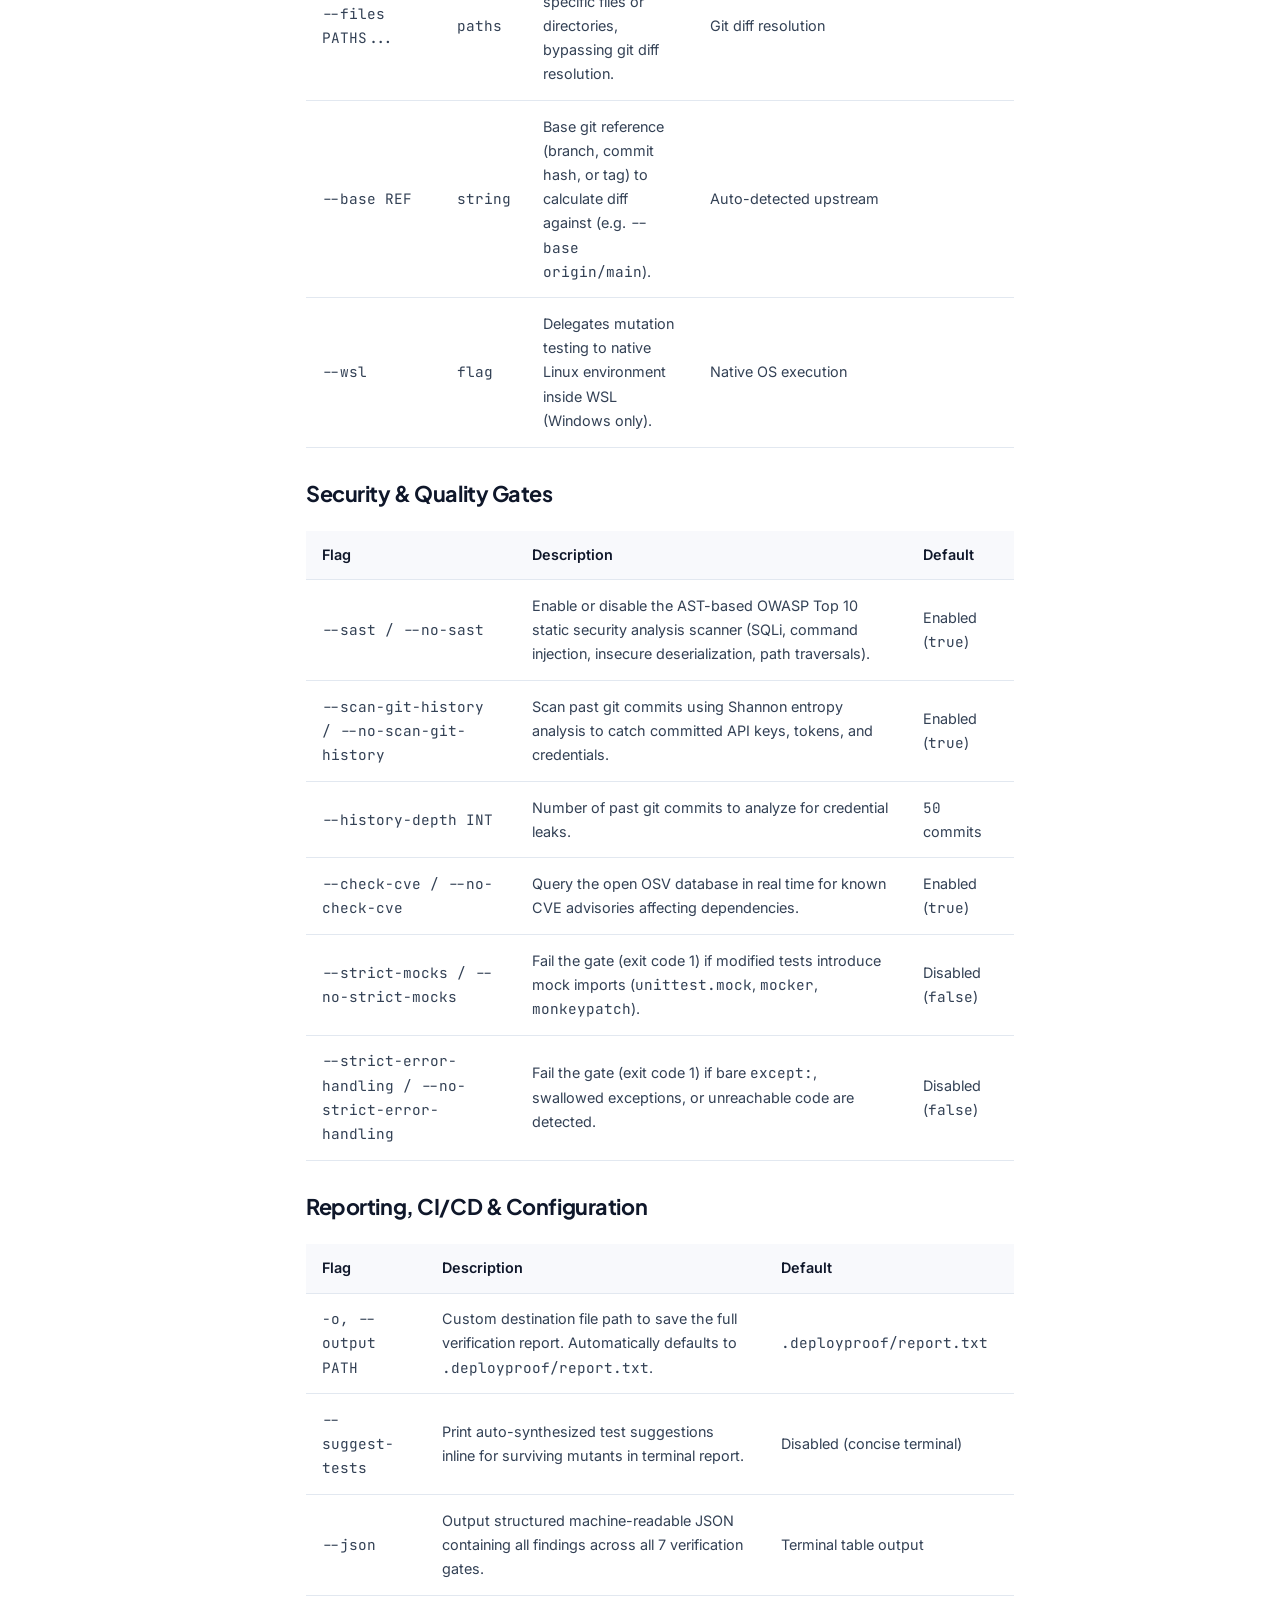
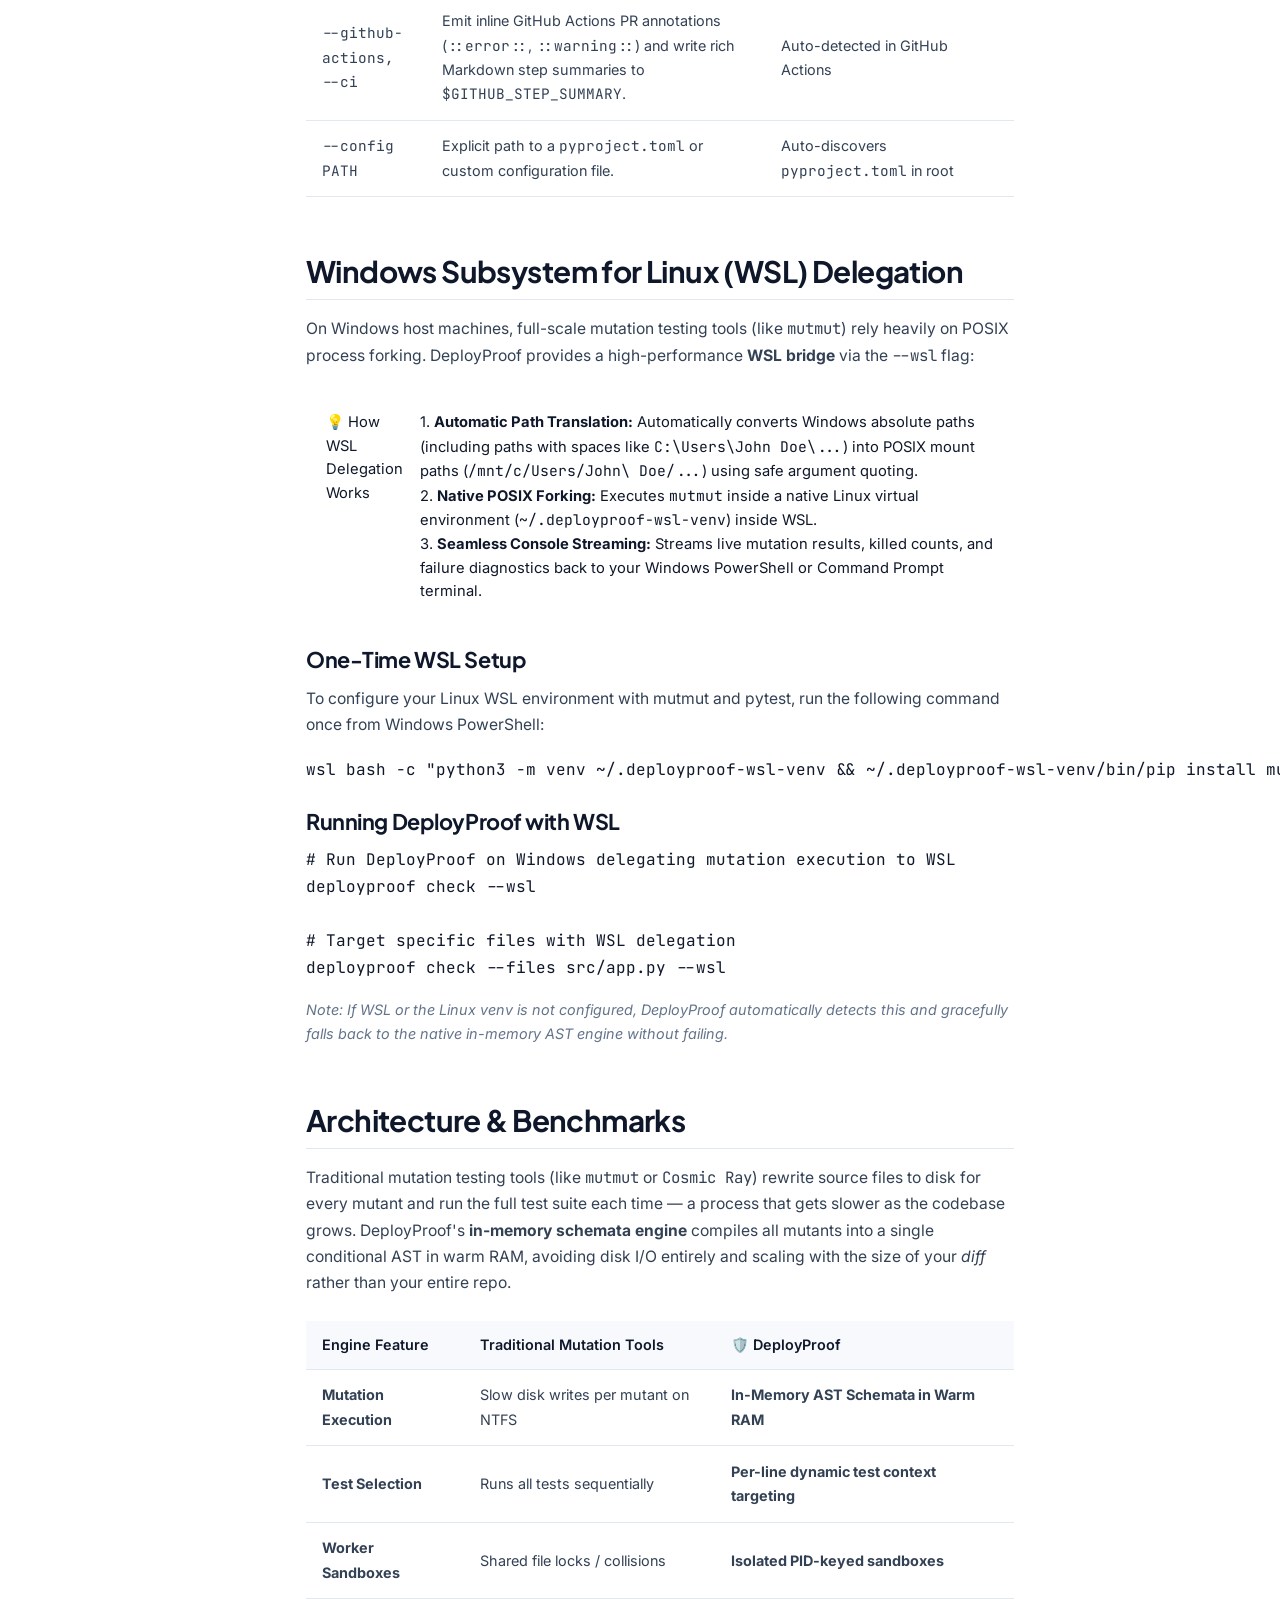
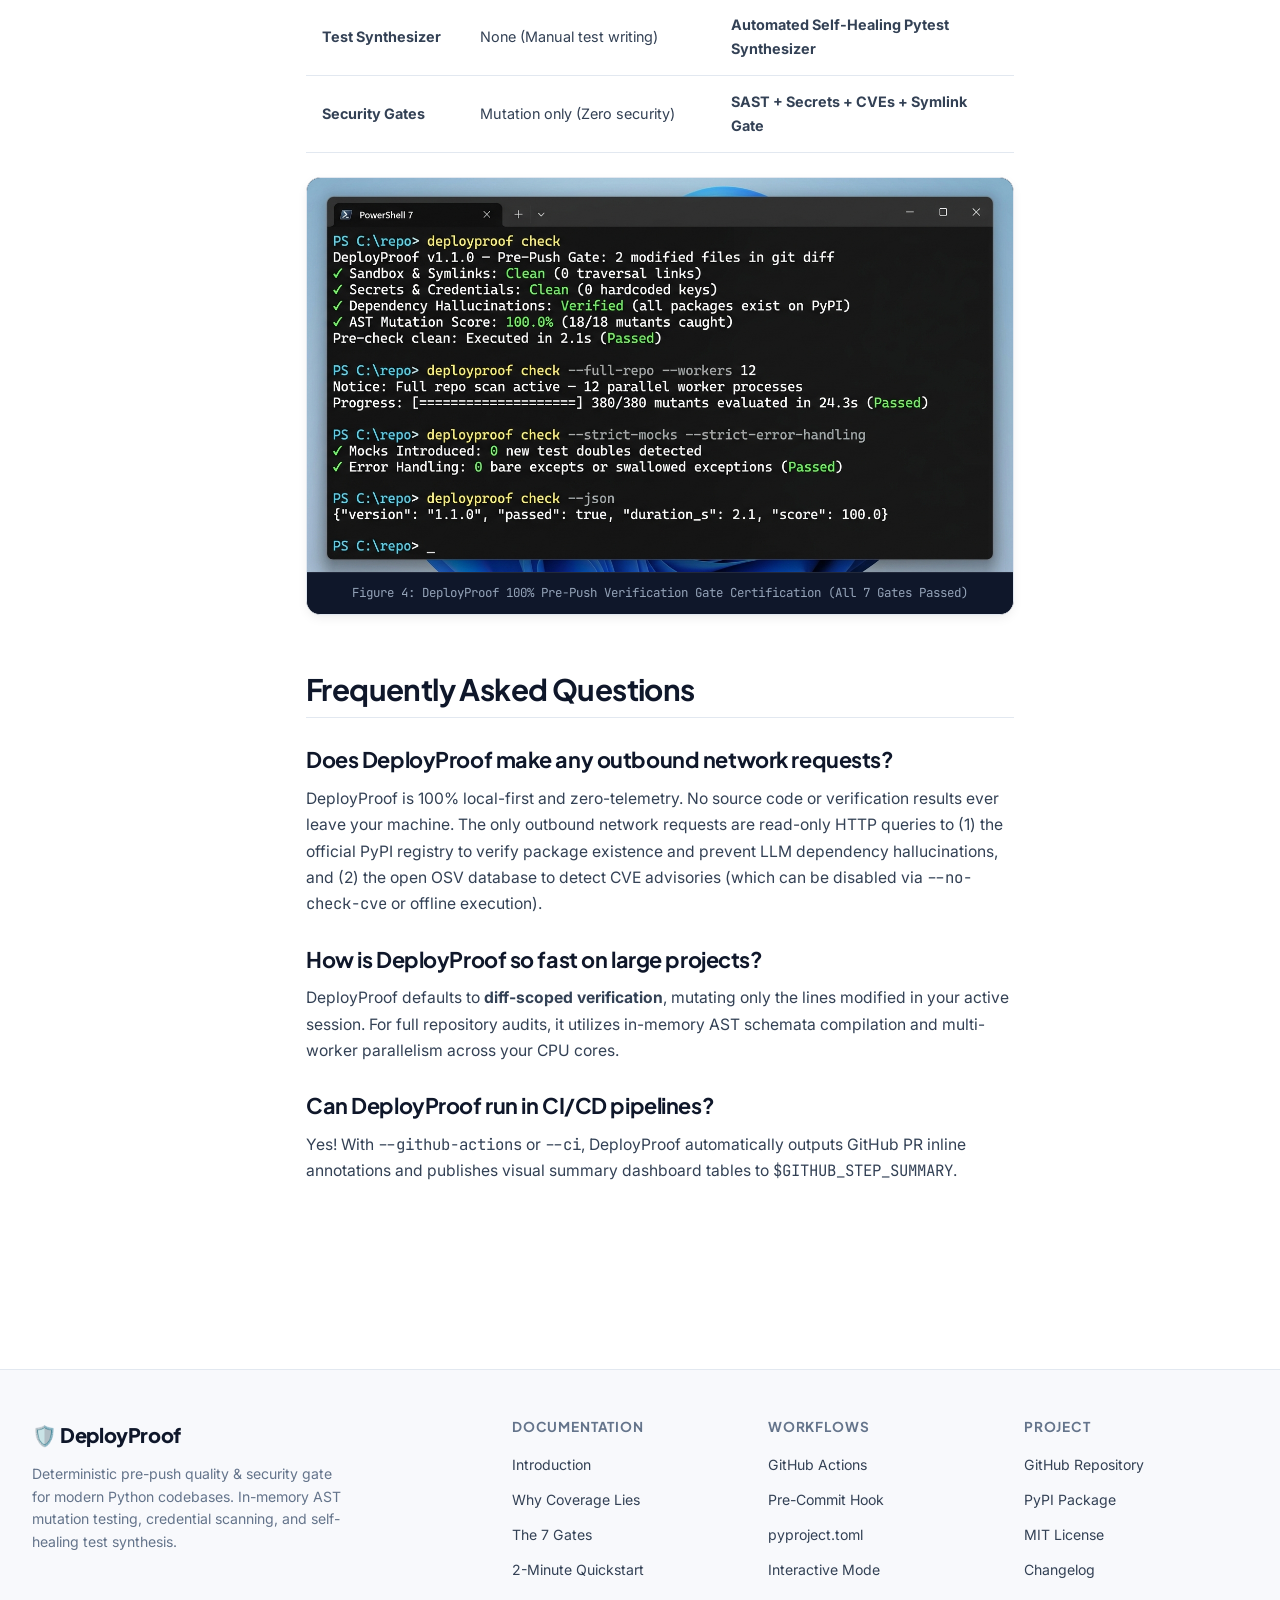
==== commit de531335: "docs: fix image URLs to raw.githubusercontent.com for PyPI rendering; strip hype phrases" ====
--- a/docs/index.html
+++ b/docs/index.html
@@ -201,7 +201,7 @@
       <section id="introduction" class="doc-section">
         <h2>What is DeployProof?</h2>
         <p>
-          DeployProof is an uncompromising, deterministic pre-push verification gate that validates whether code changes are <b>mathematically verified by tests</b>, free from security vulnerabilities, and safe to deploy before a single commit reaches your remote repository or CI pipeline.
+          DeployProof is a local pre-push gate that checks whether your code changes are <b>verified by tests</b>, free from security vulnerabilities, and safe to deploy — before a single commit reaches your remote repository or CI pipeline.
         </p>
 
         <div class="callout callout-important">
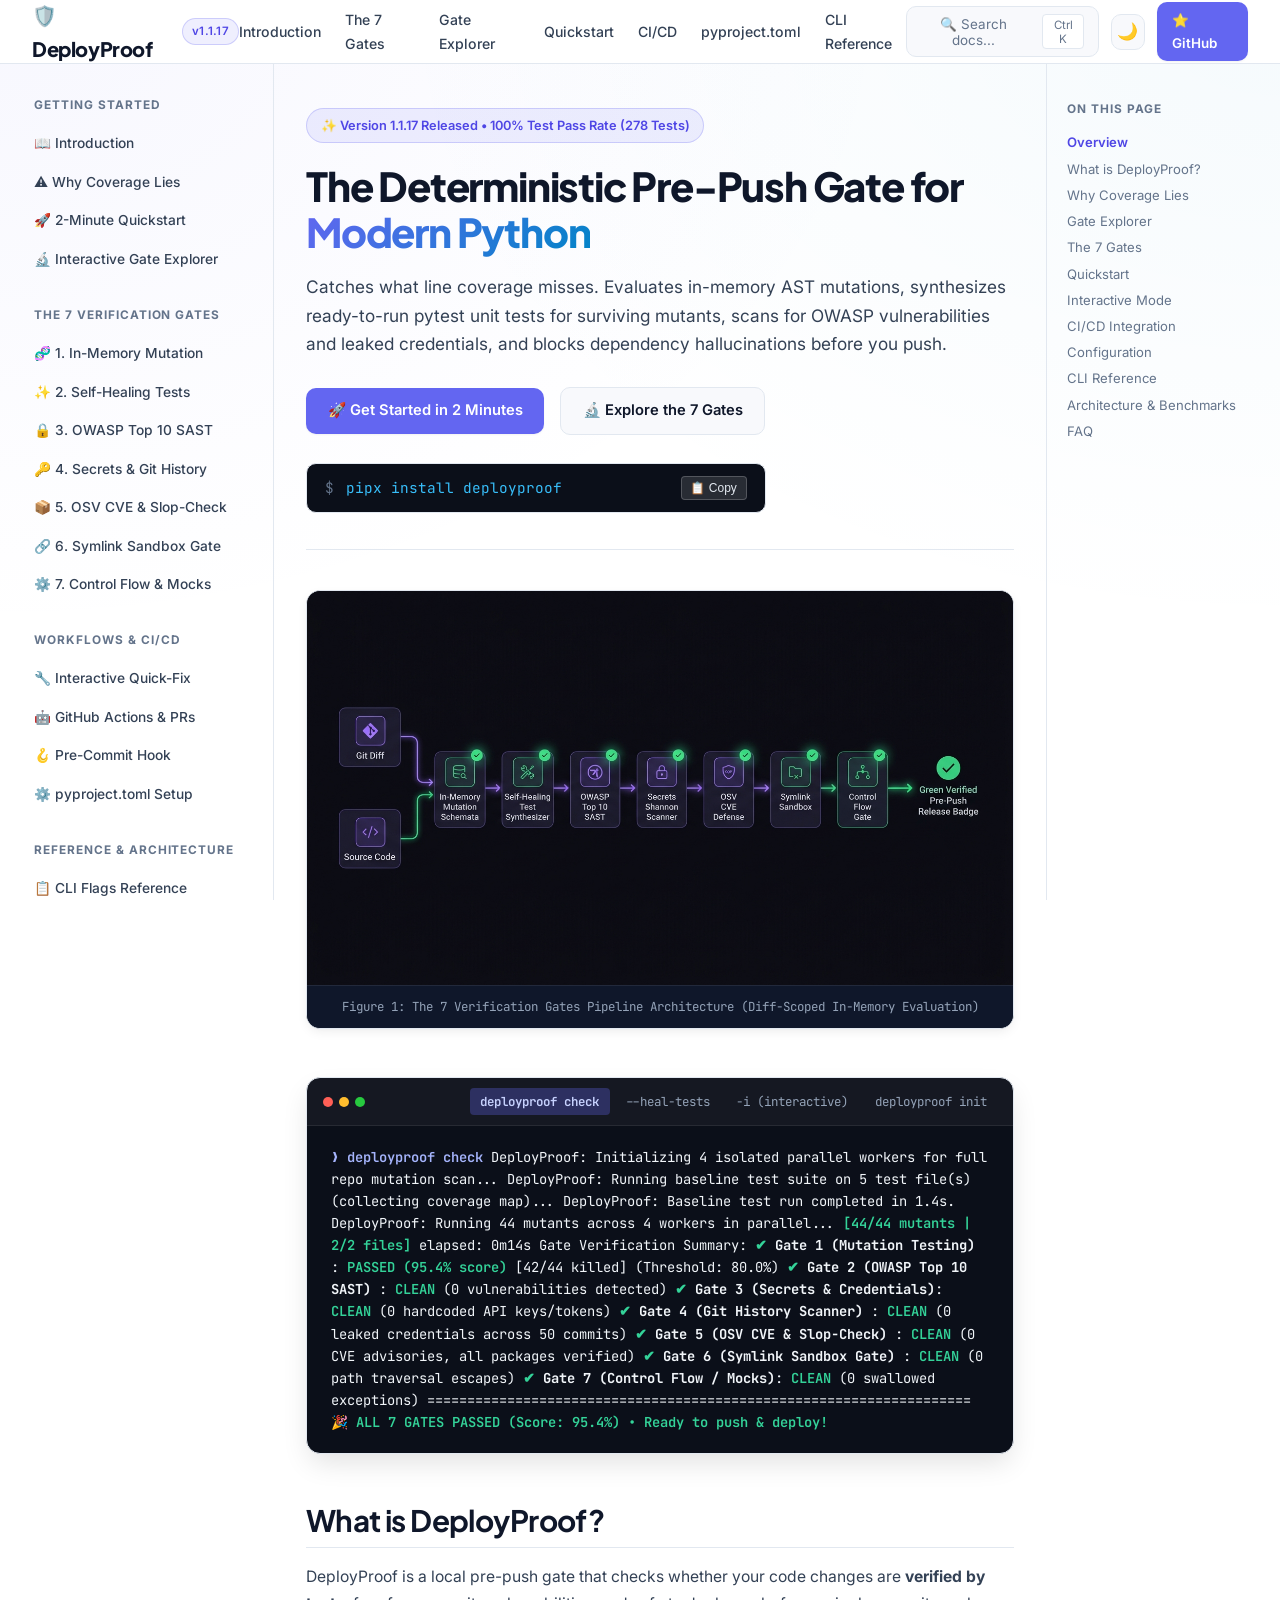
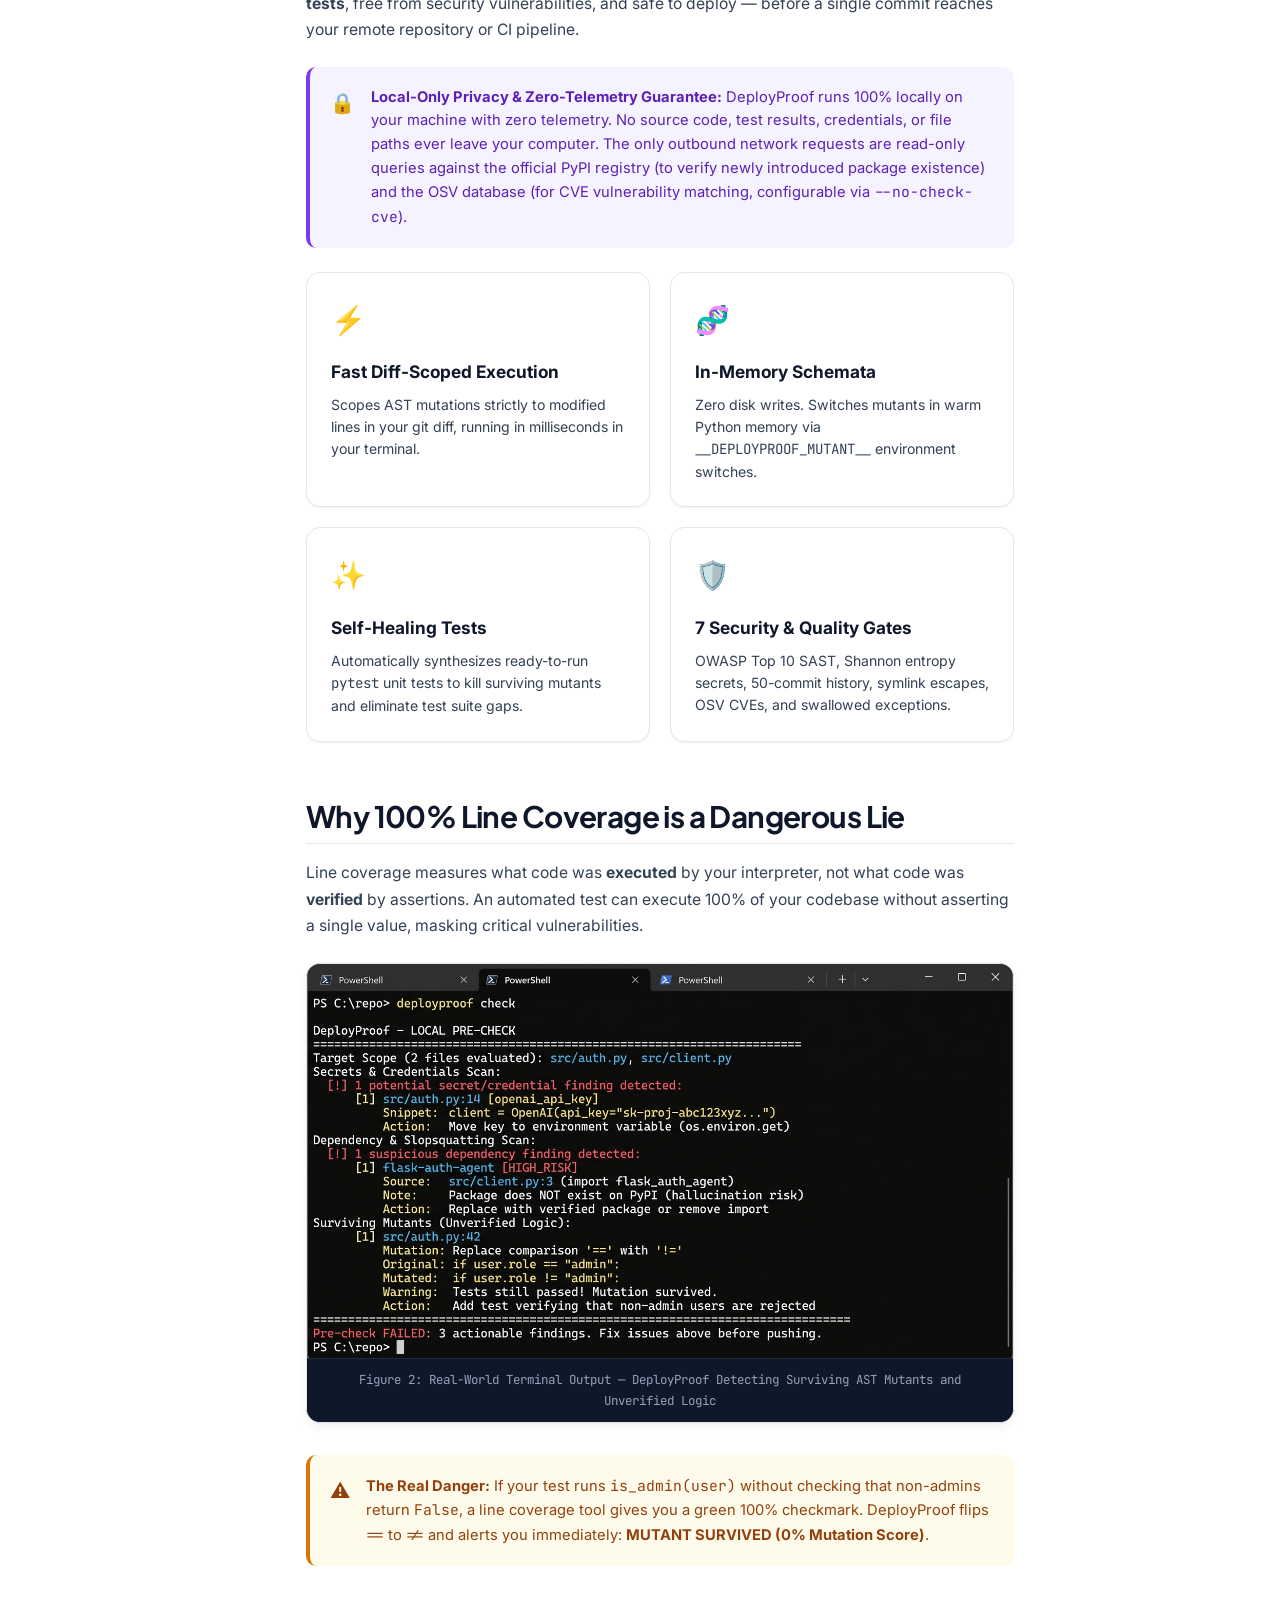
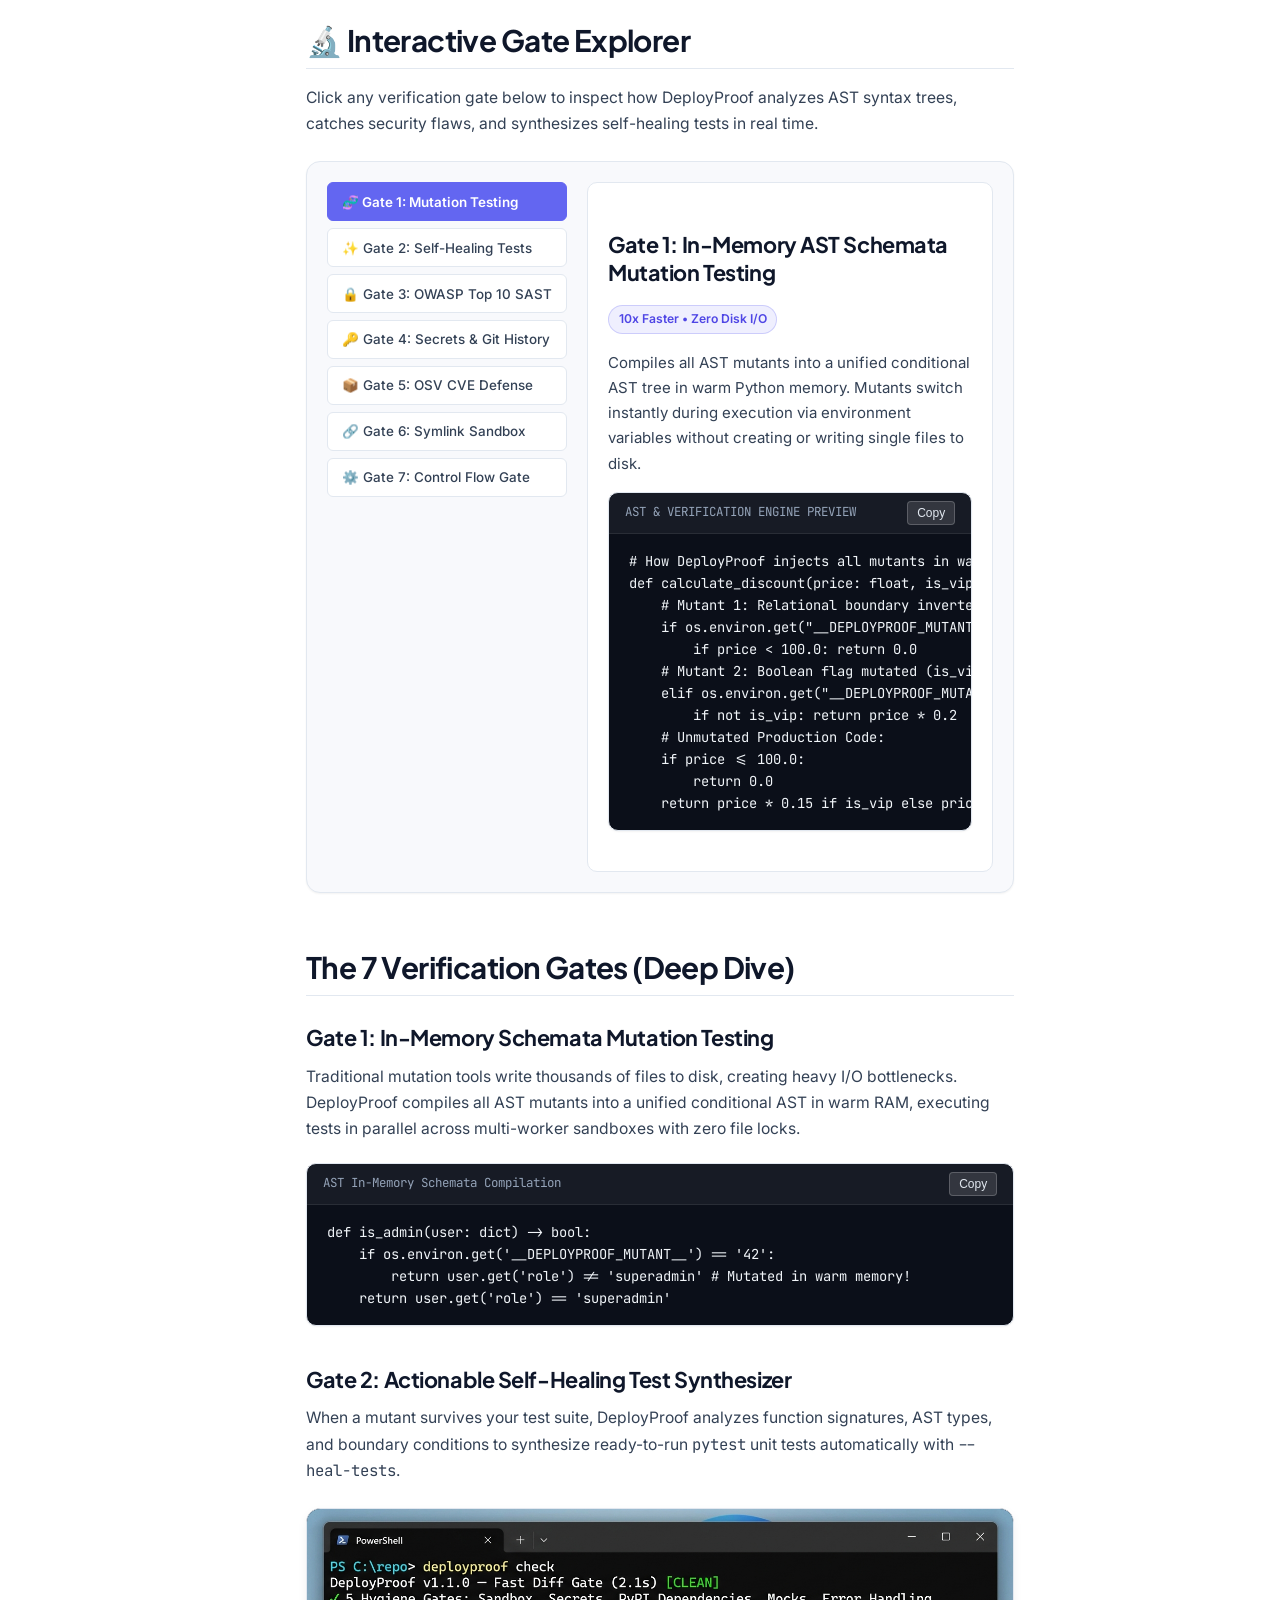
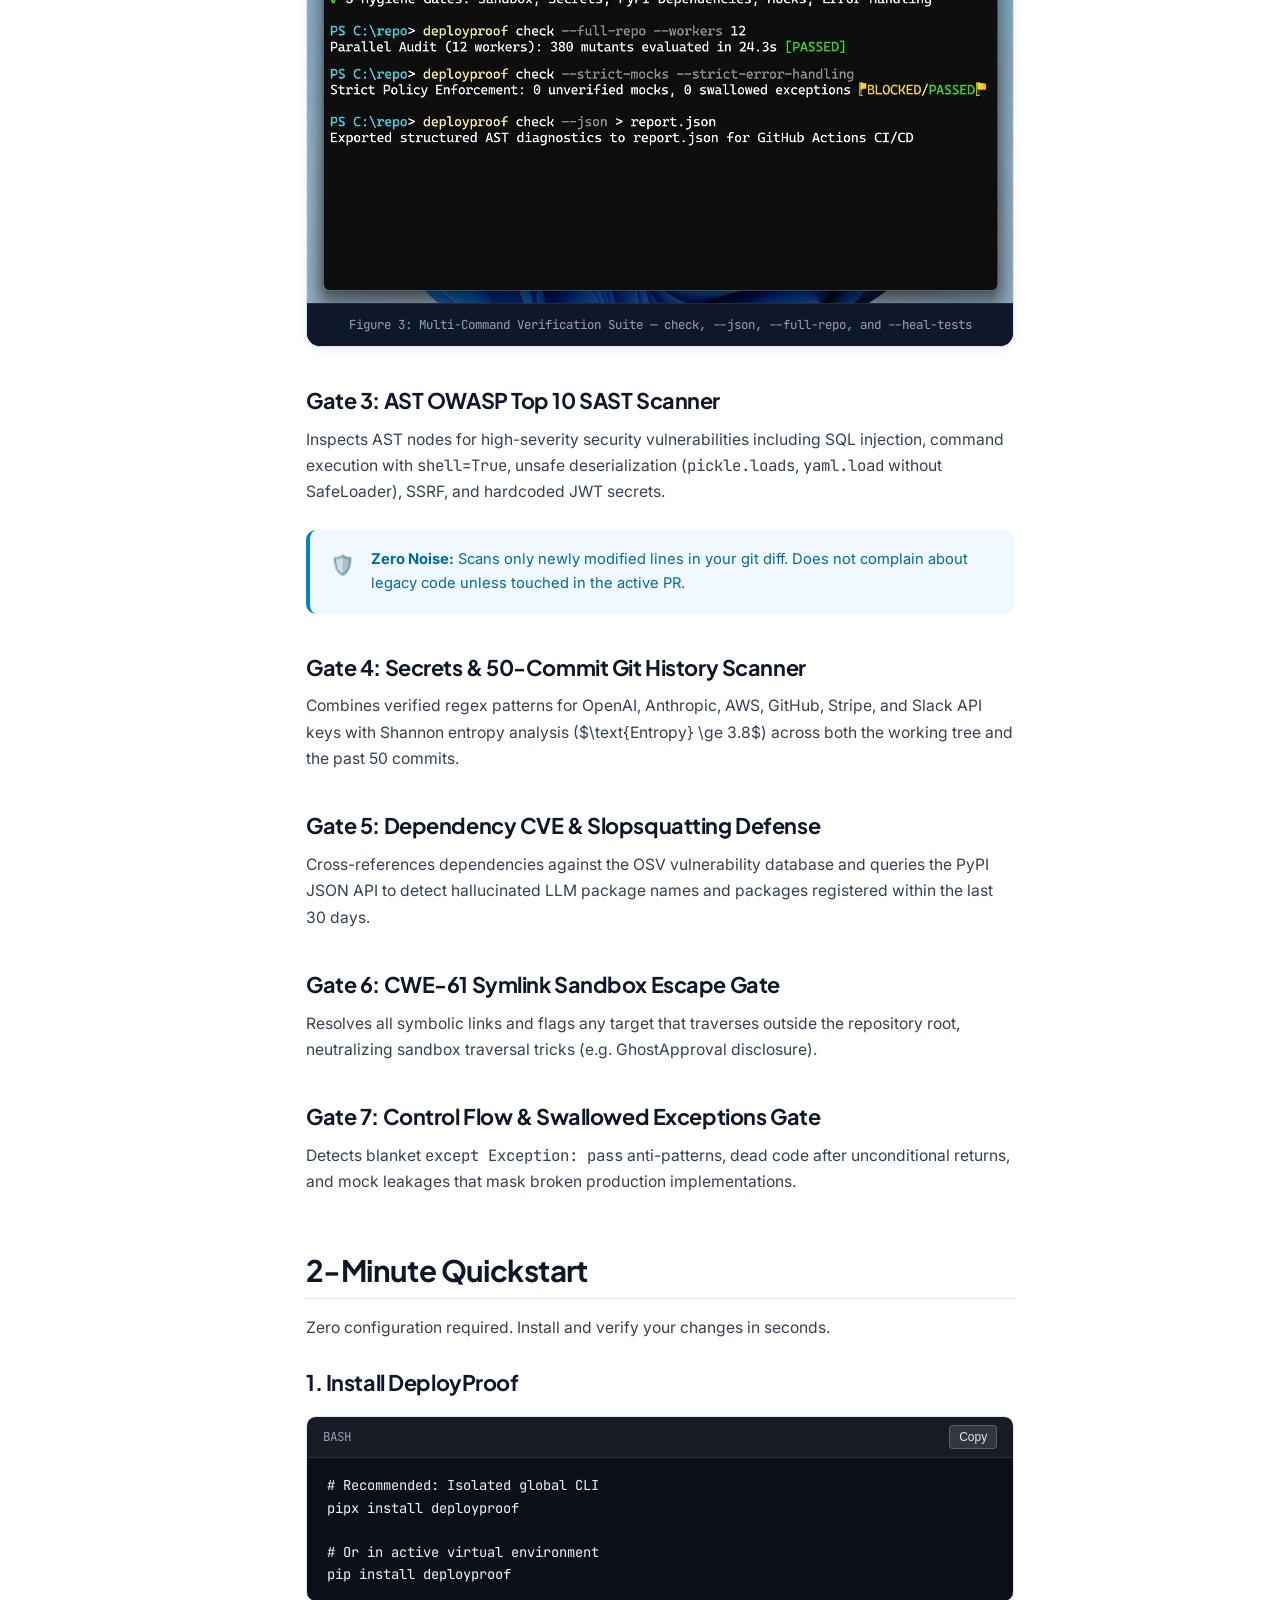
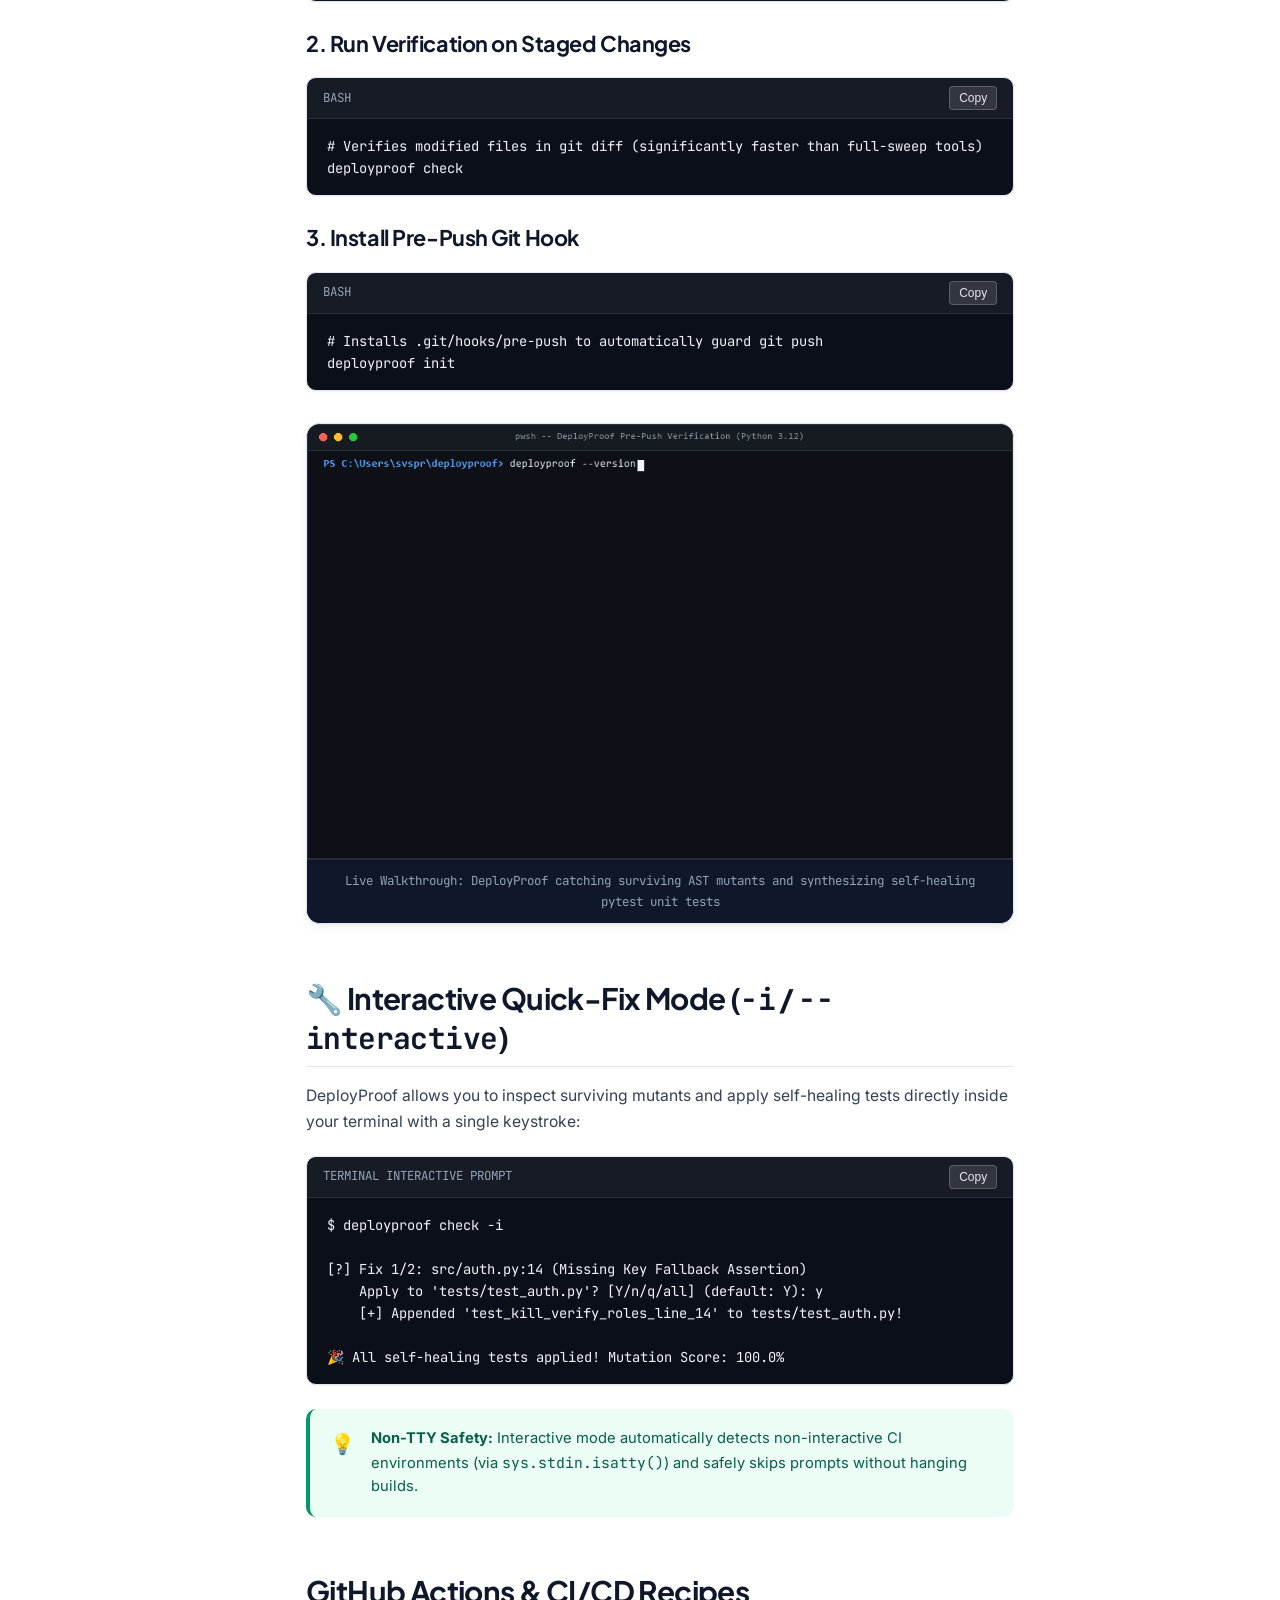
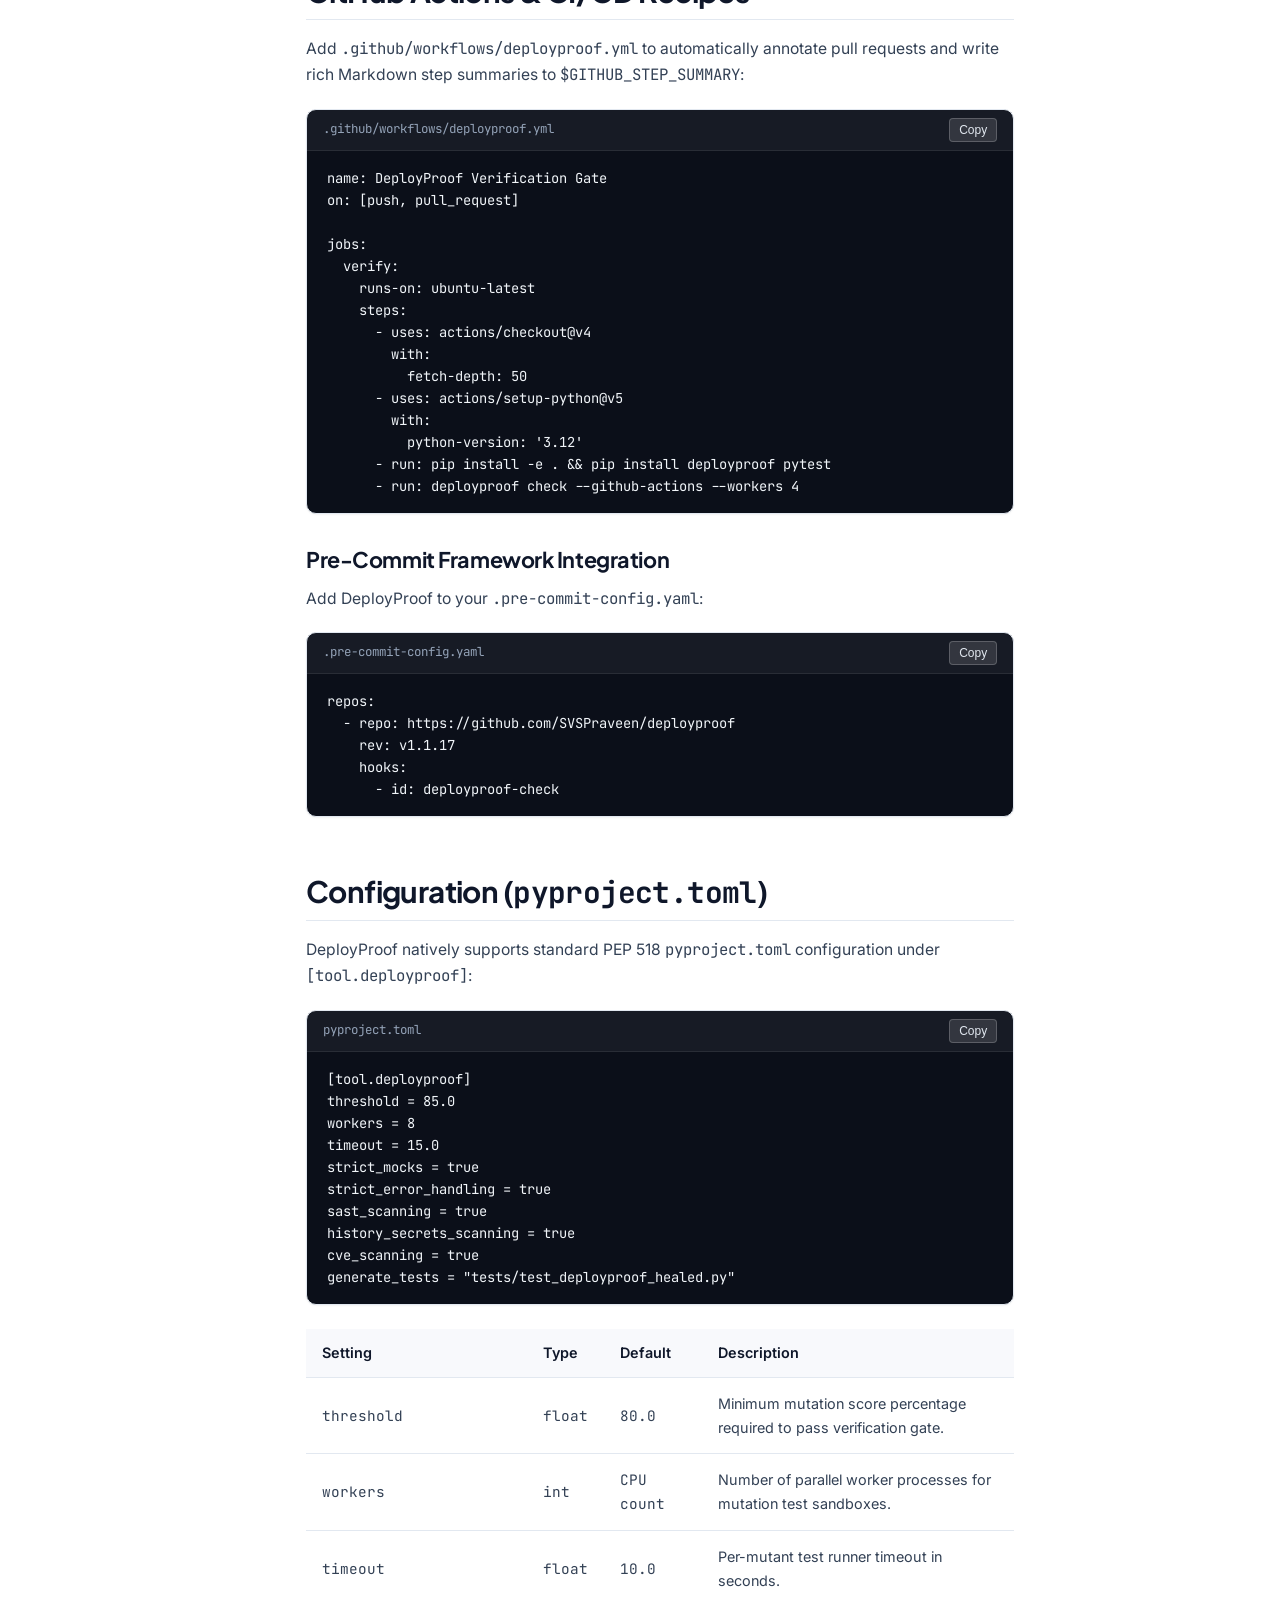
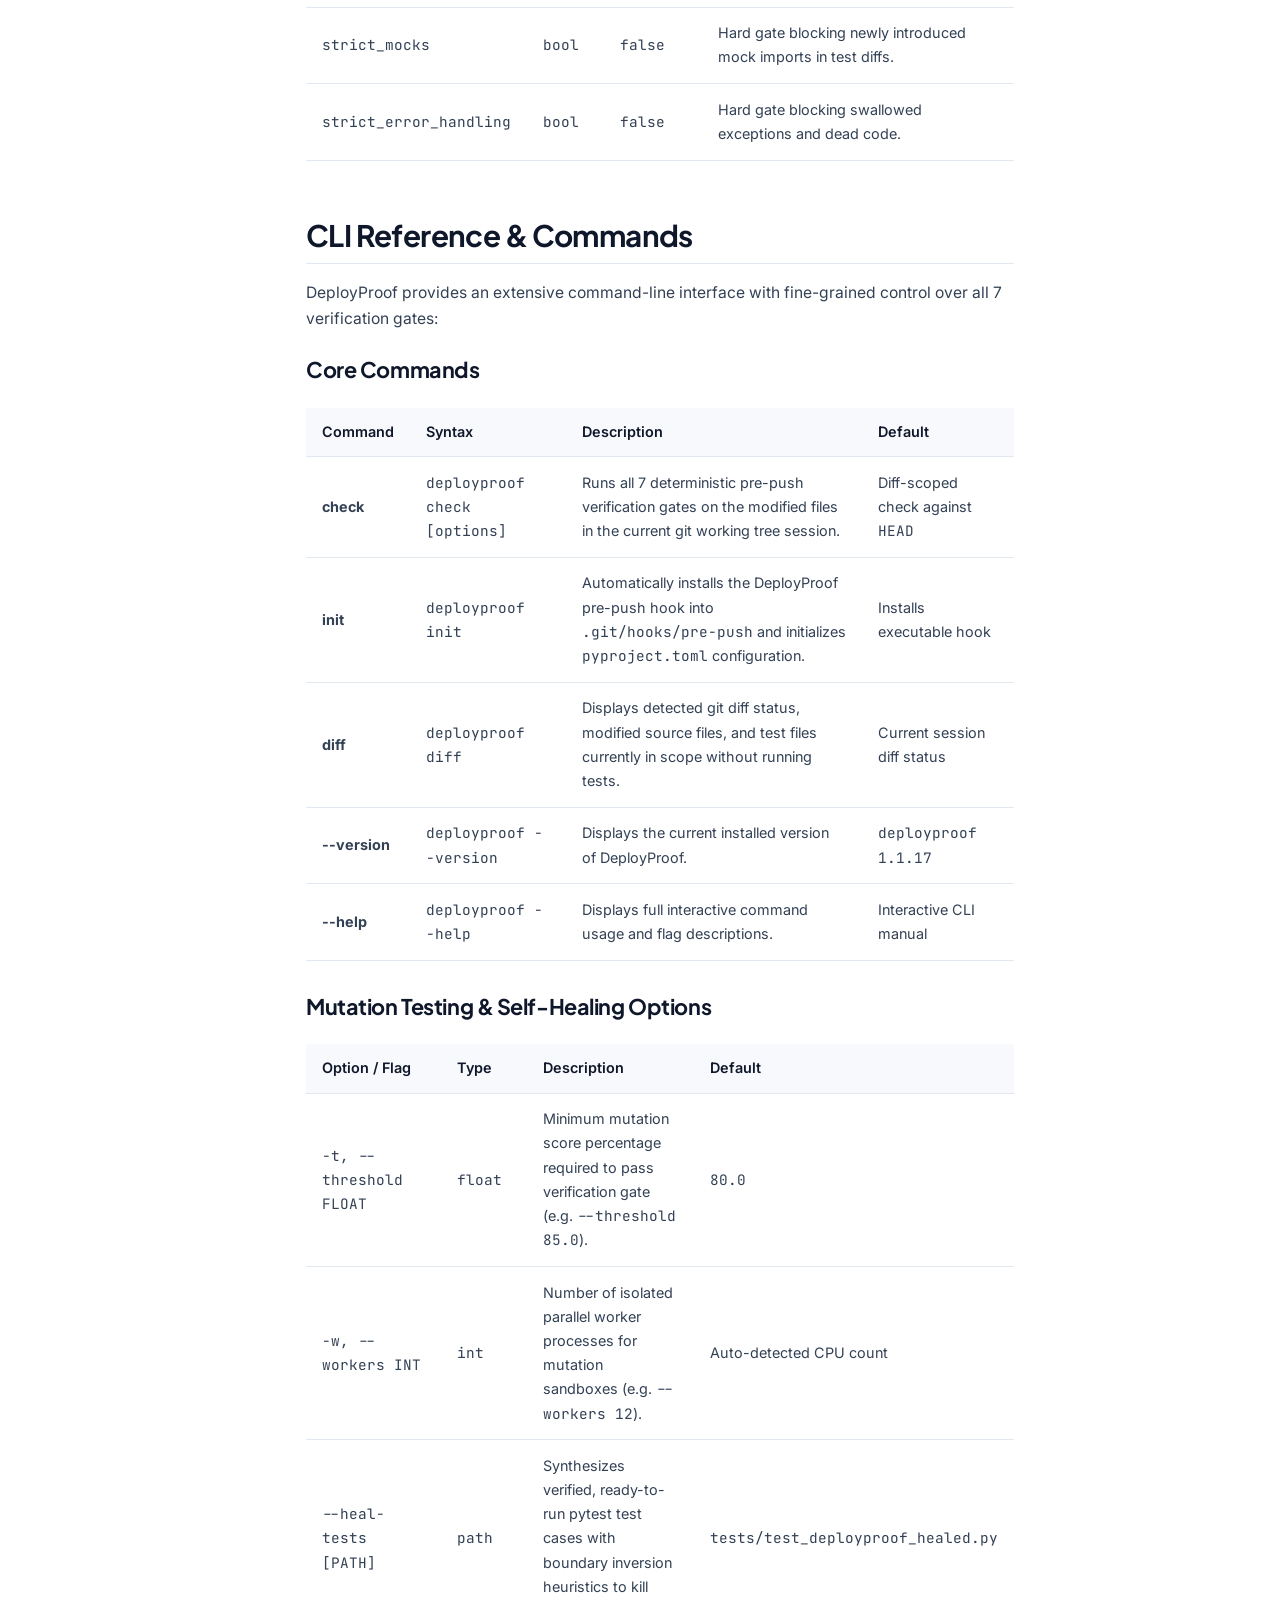
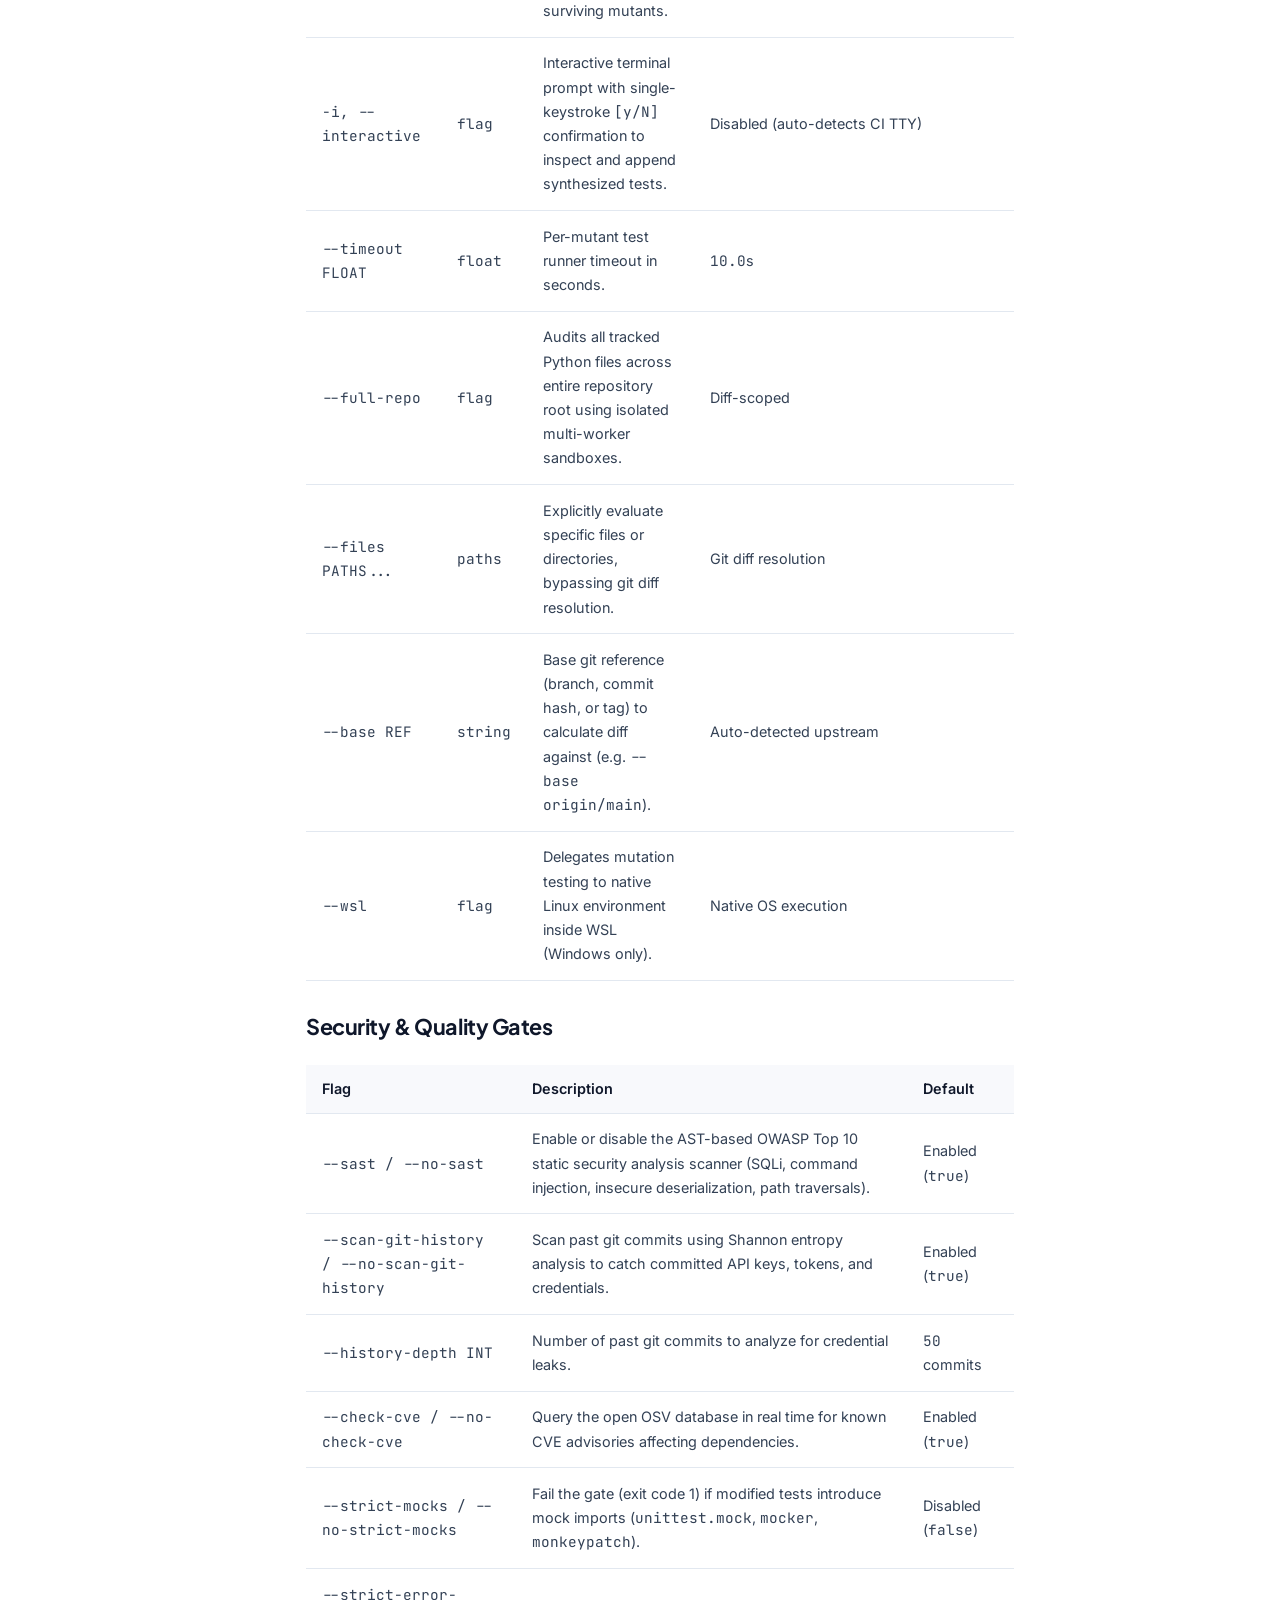
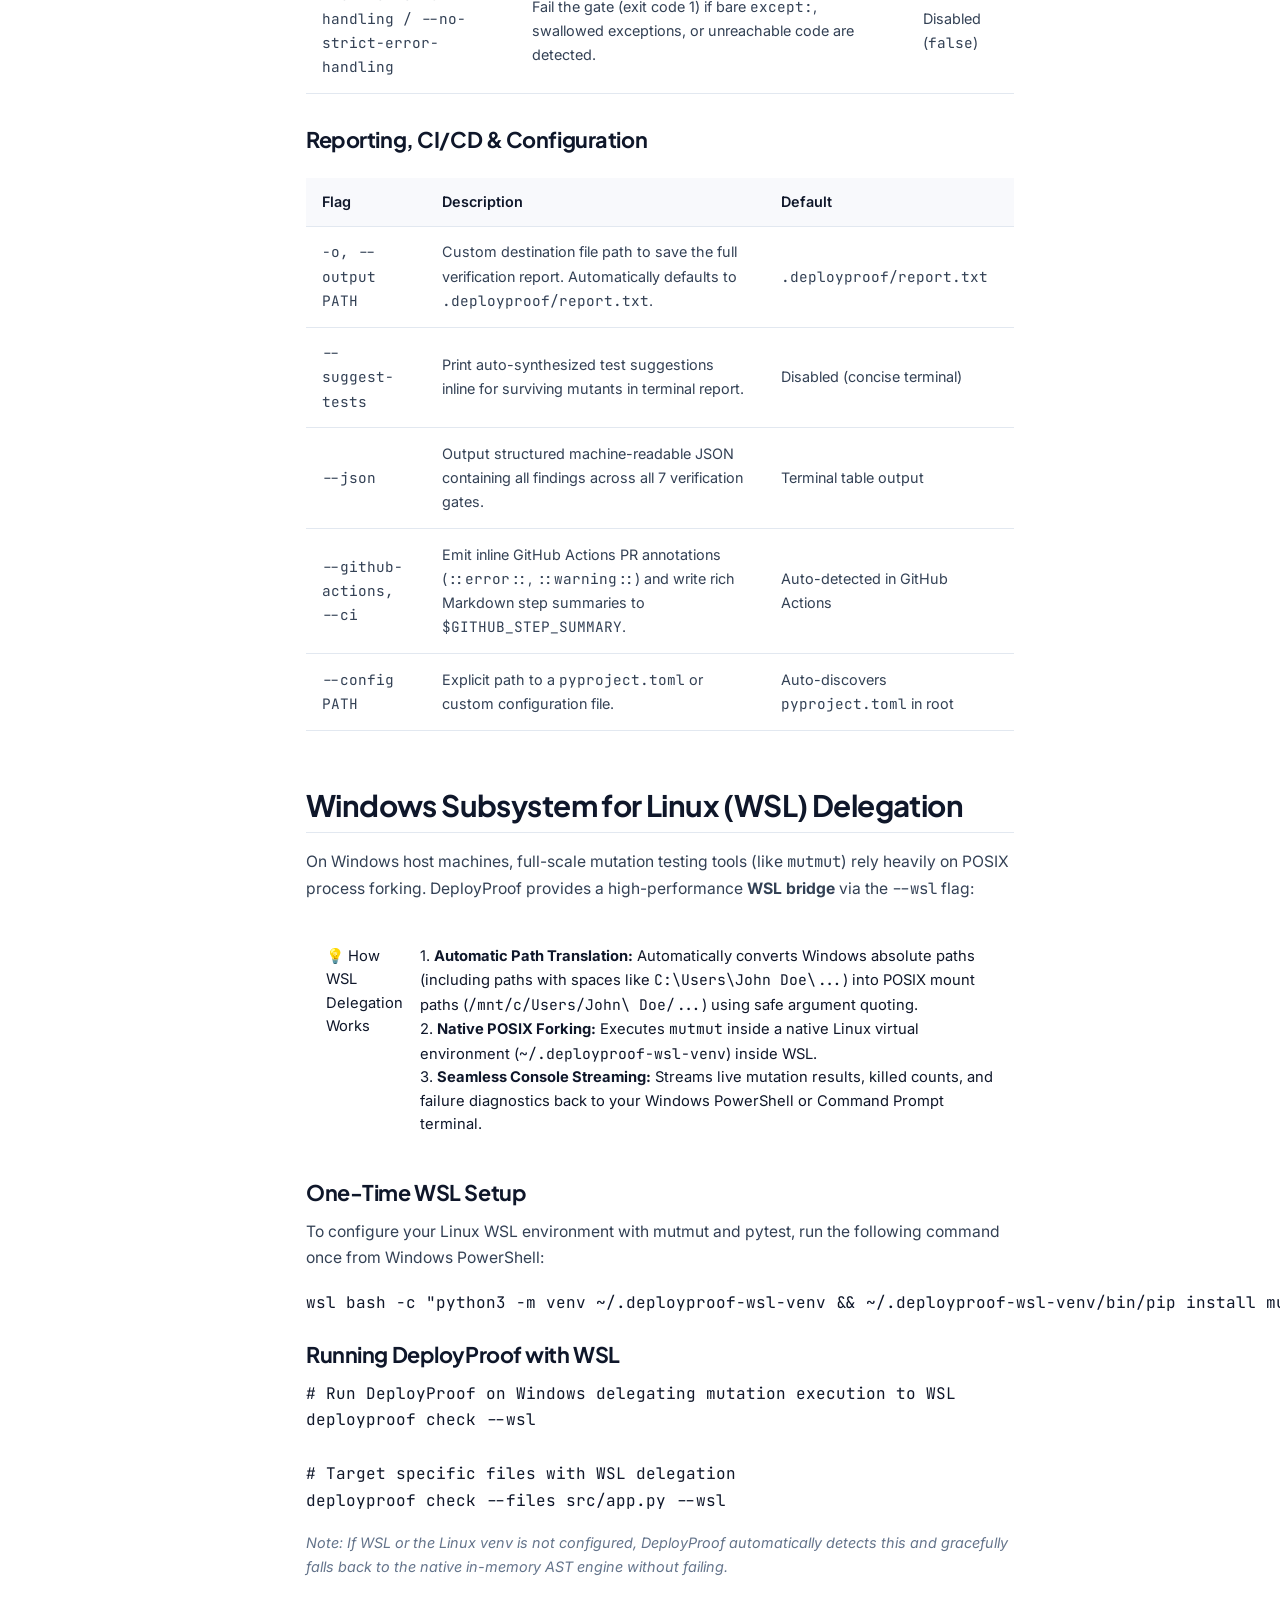
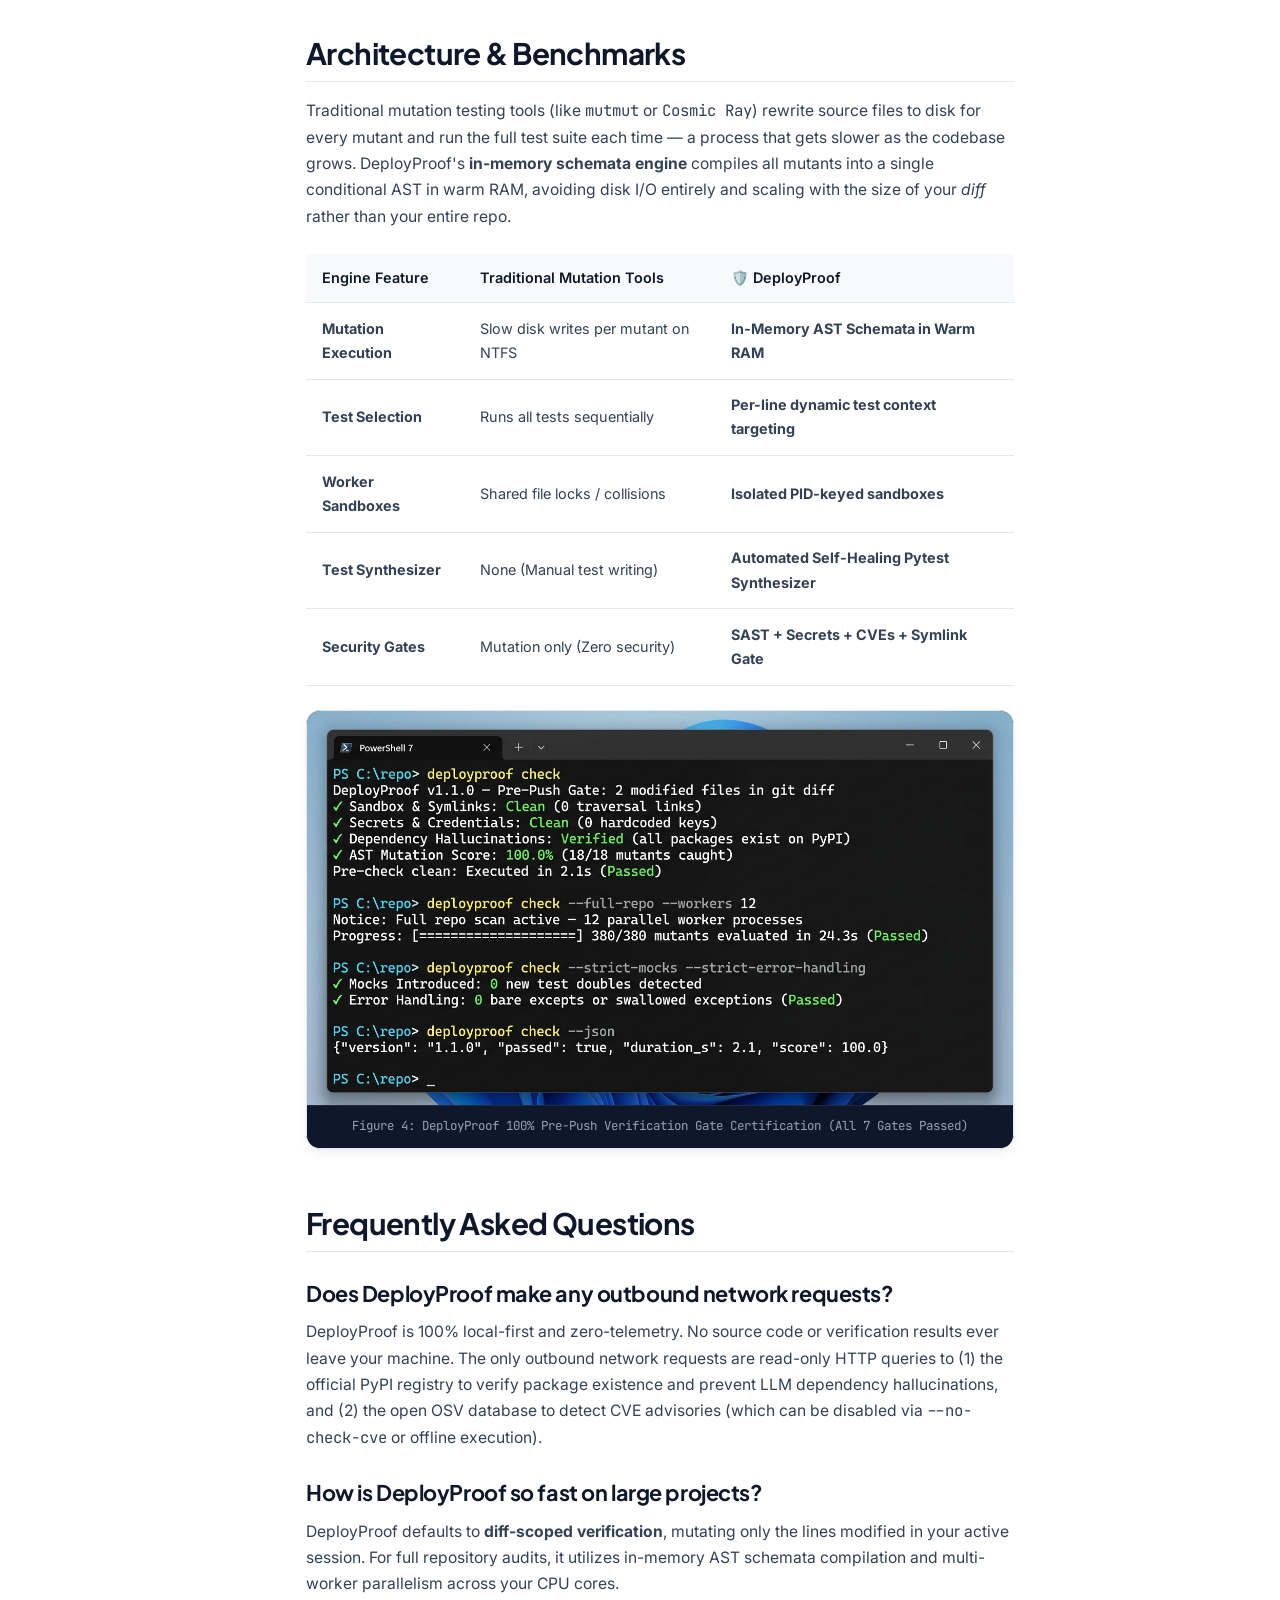
==== commit 012b0cf5: "docs(portal): embed animated demo walkthrough GIF in Quickstart section" ====
--- a/docs/index.html
+++ b/docs/index.html
@@ -389,6 +389,11 @@
           <div class="code-body"><pre><code># Installs .git/hooks/pre-push to automatically guard git push
 deployproof init</code></pre></div>
         </div>
+
+        <div class="doc-banner-container" style="margin: 2rem 0;">
+          <img src="assets/demo.gif" alt="DeployProof Terminal Verification Walkthrough" class="doc-diagram-img" />
+          <div class="diagram-caption">Live Walkthrough: DeployProof catching surviving AST mutants and synthesizing self-healing pytest unit tests</div>
+        </div>
       </section>
 
       <!-- Workflows: Interactive Mode -->
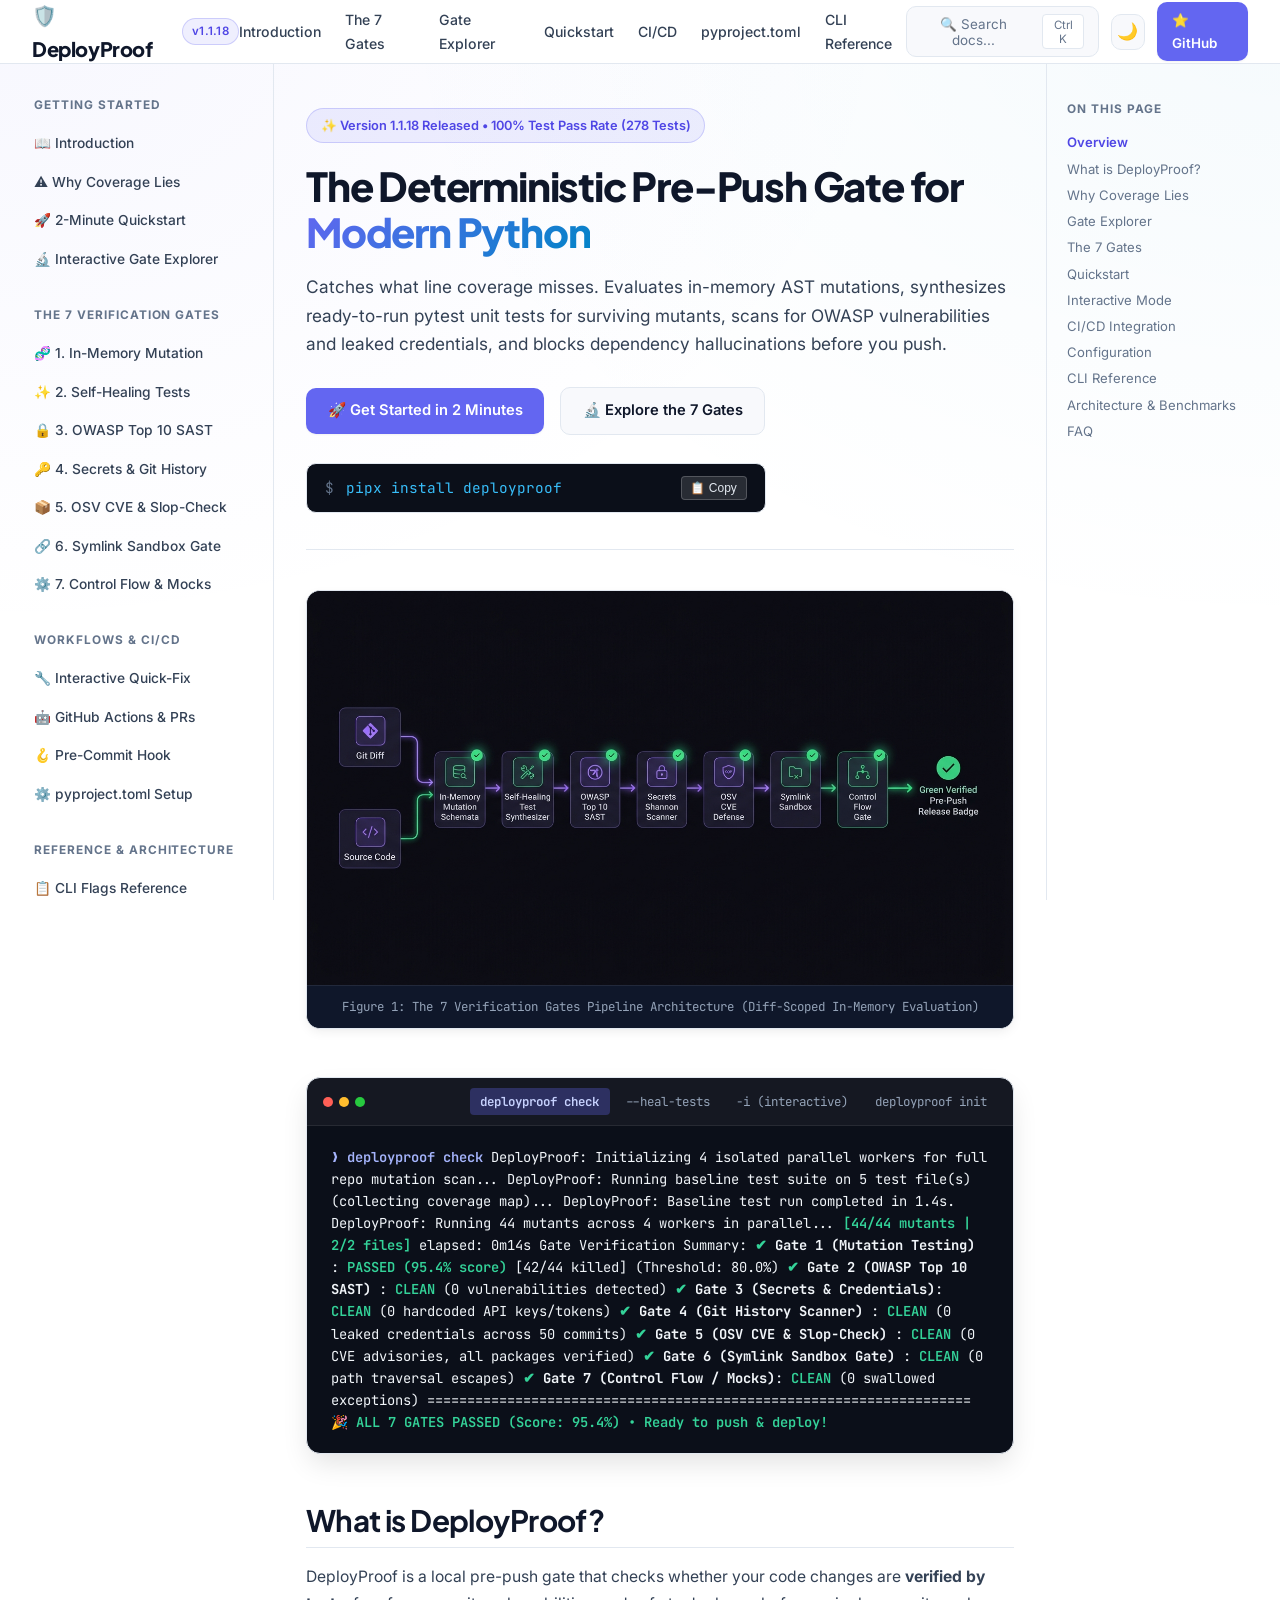
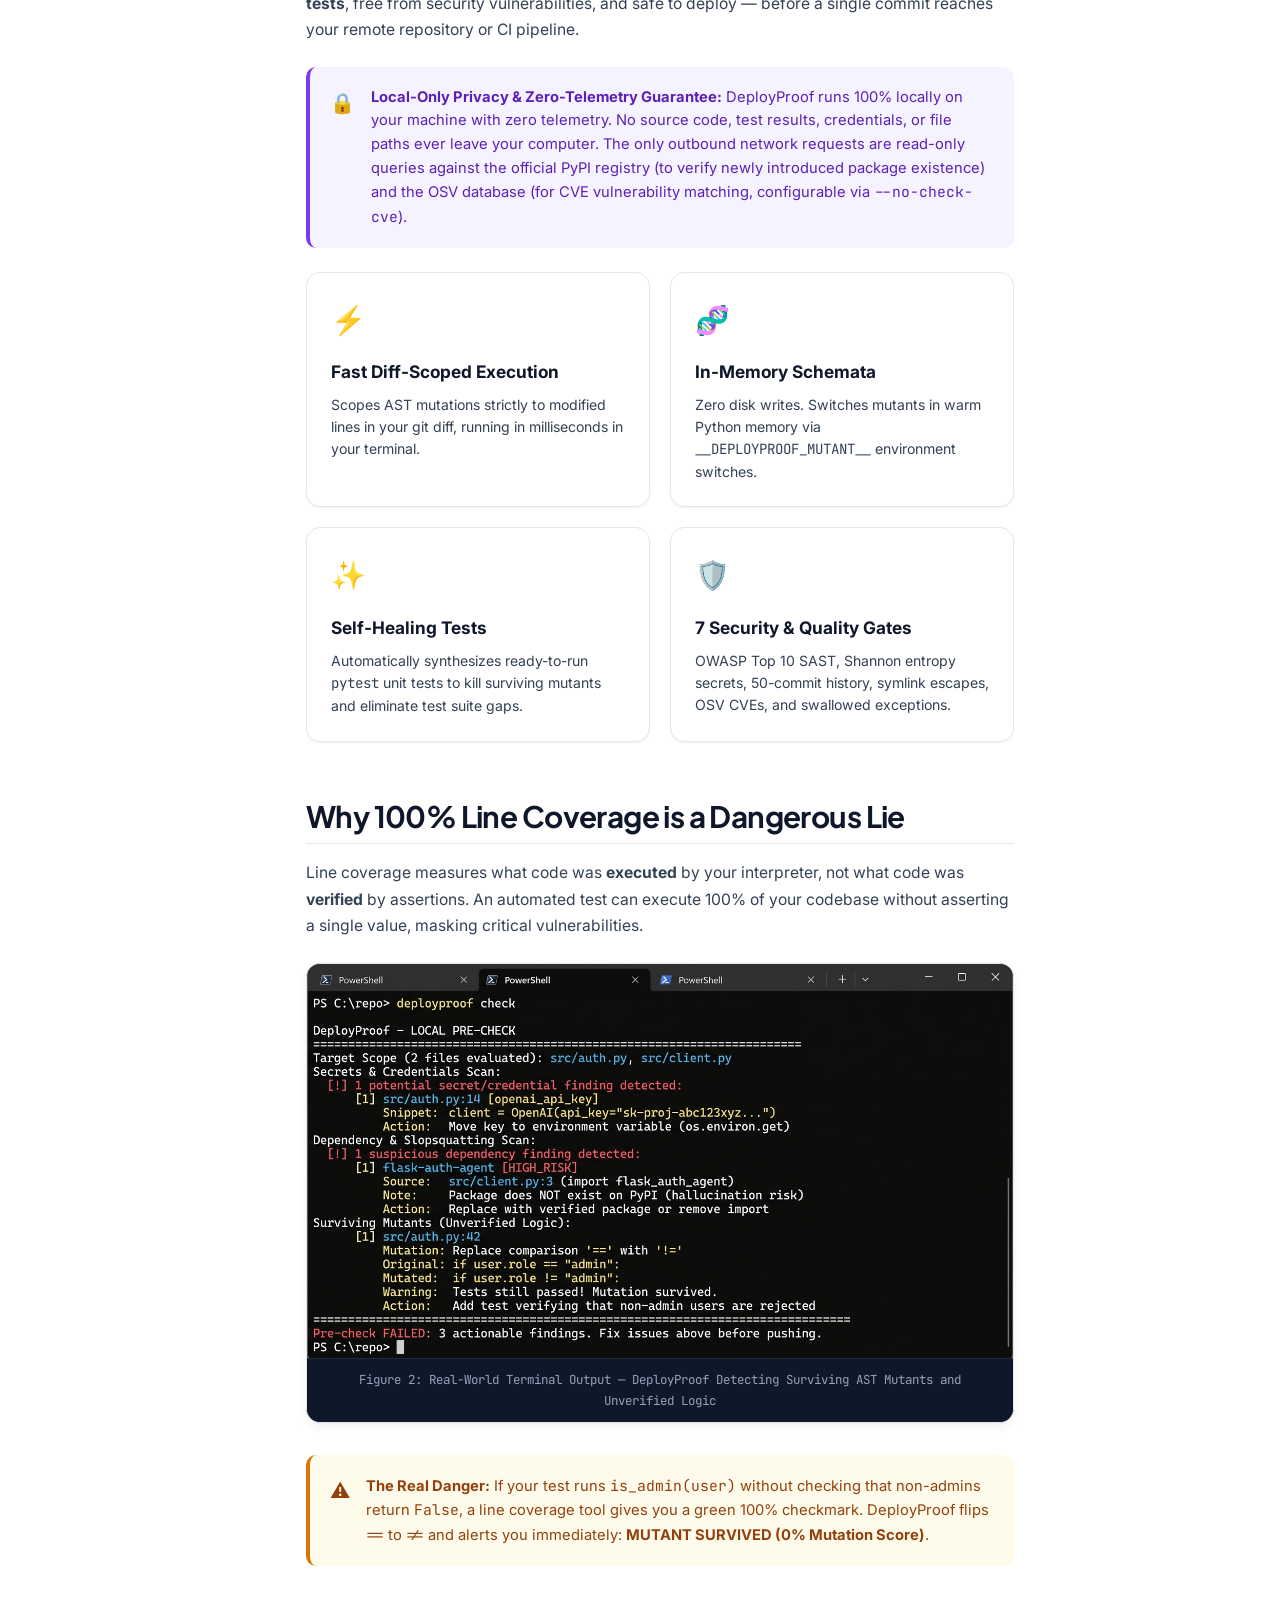
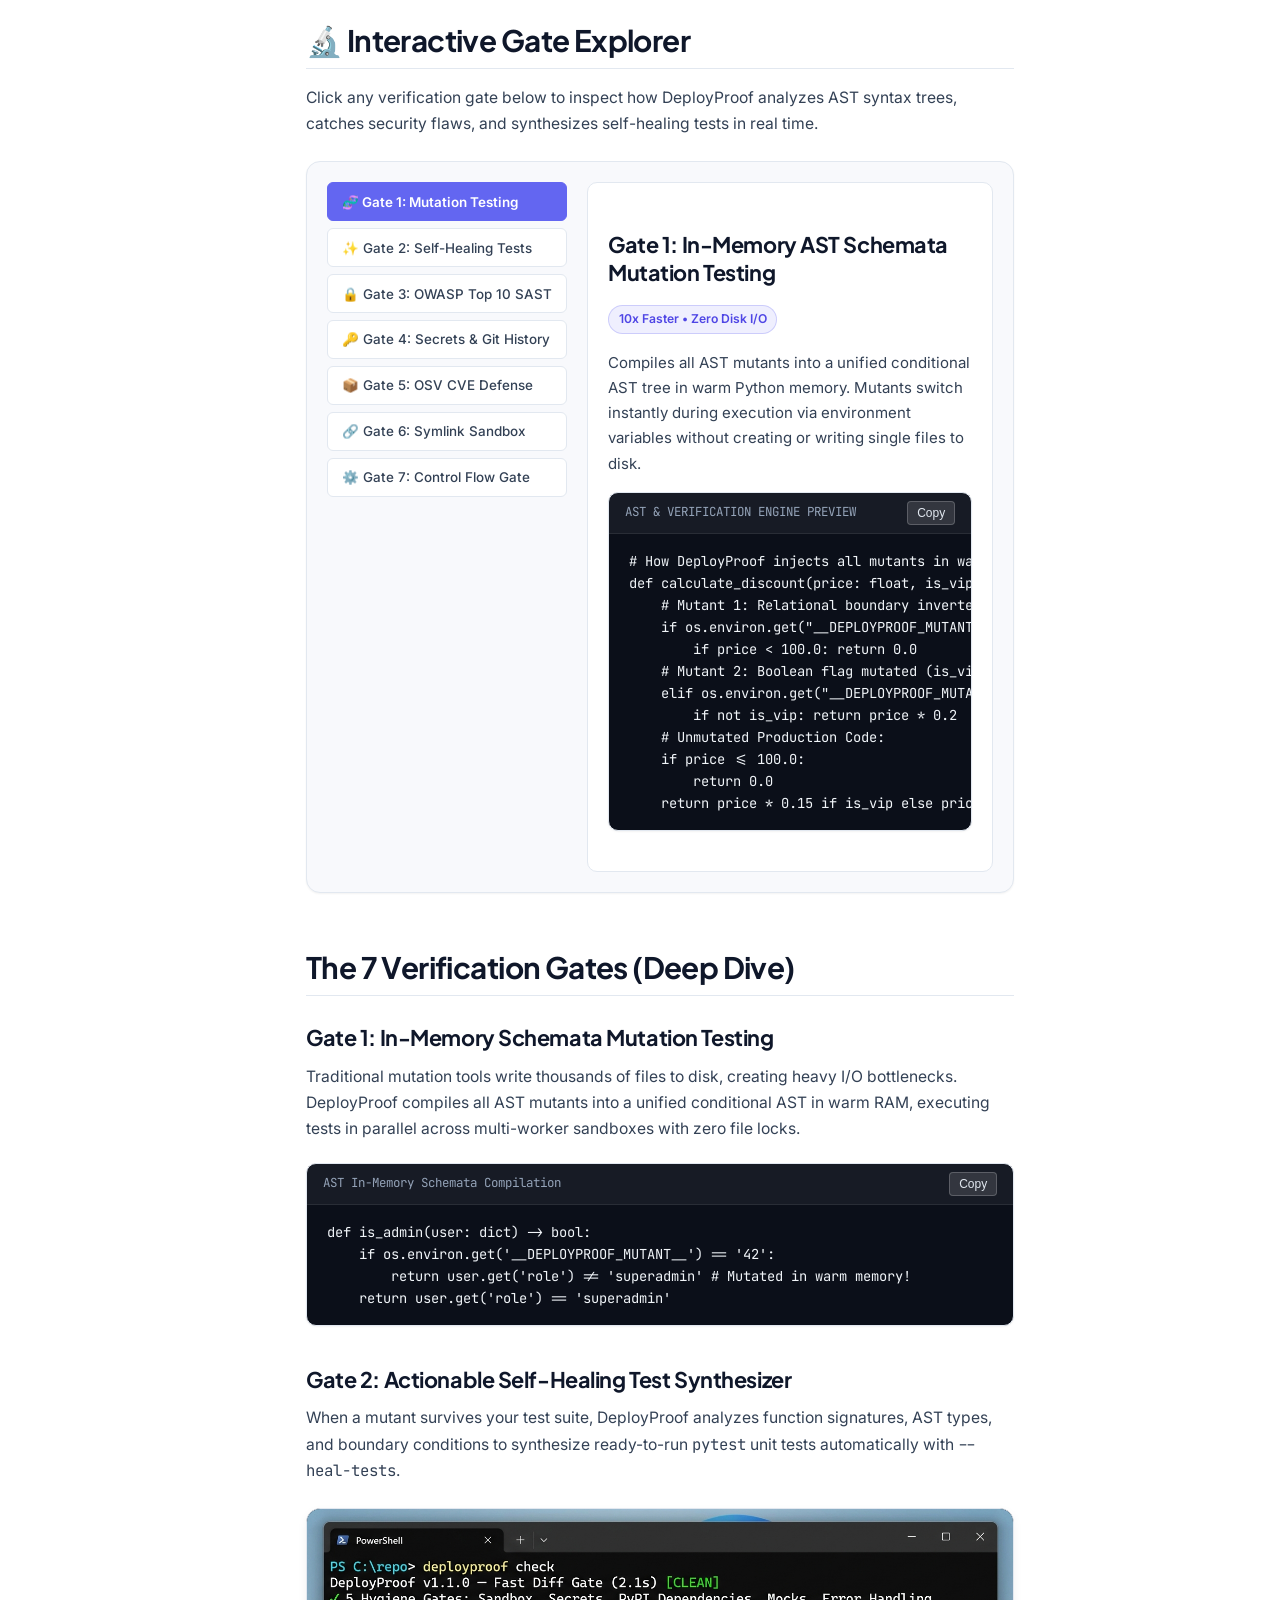
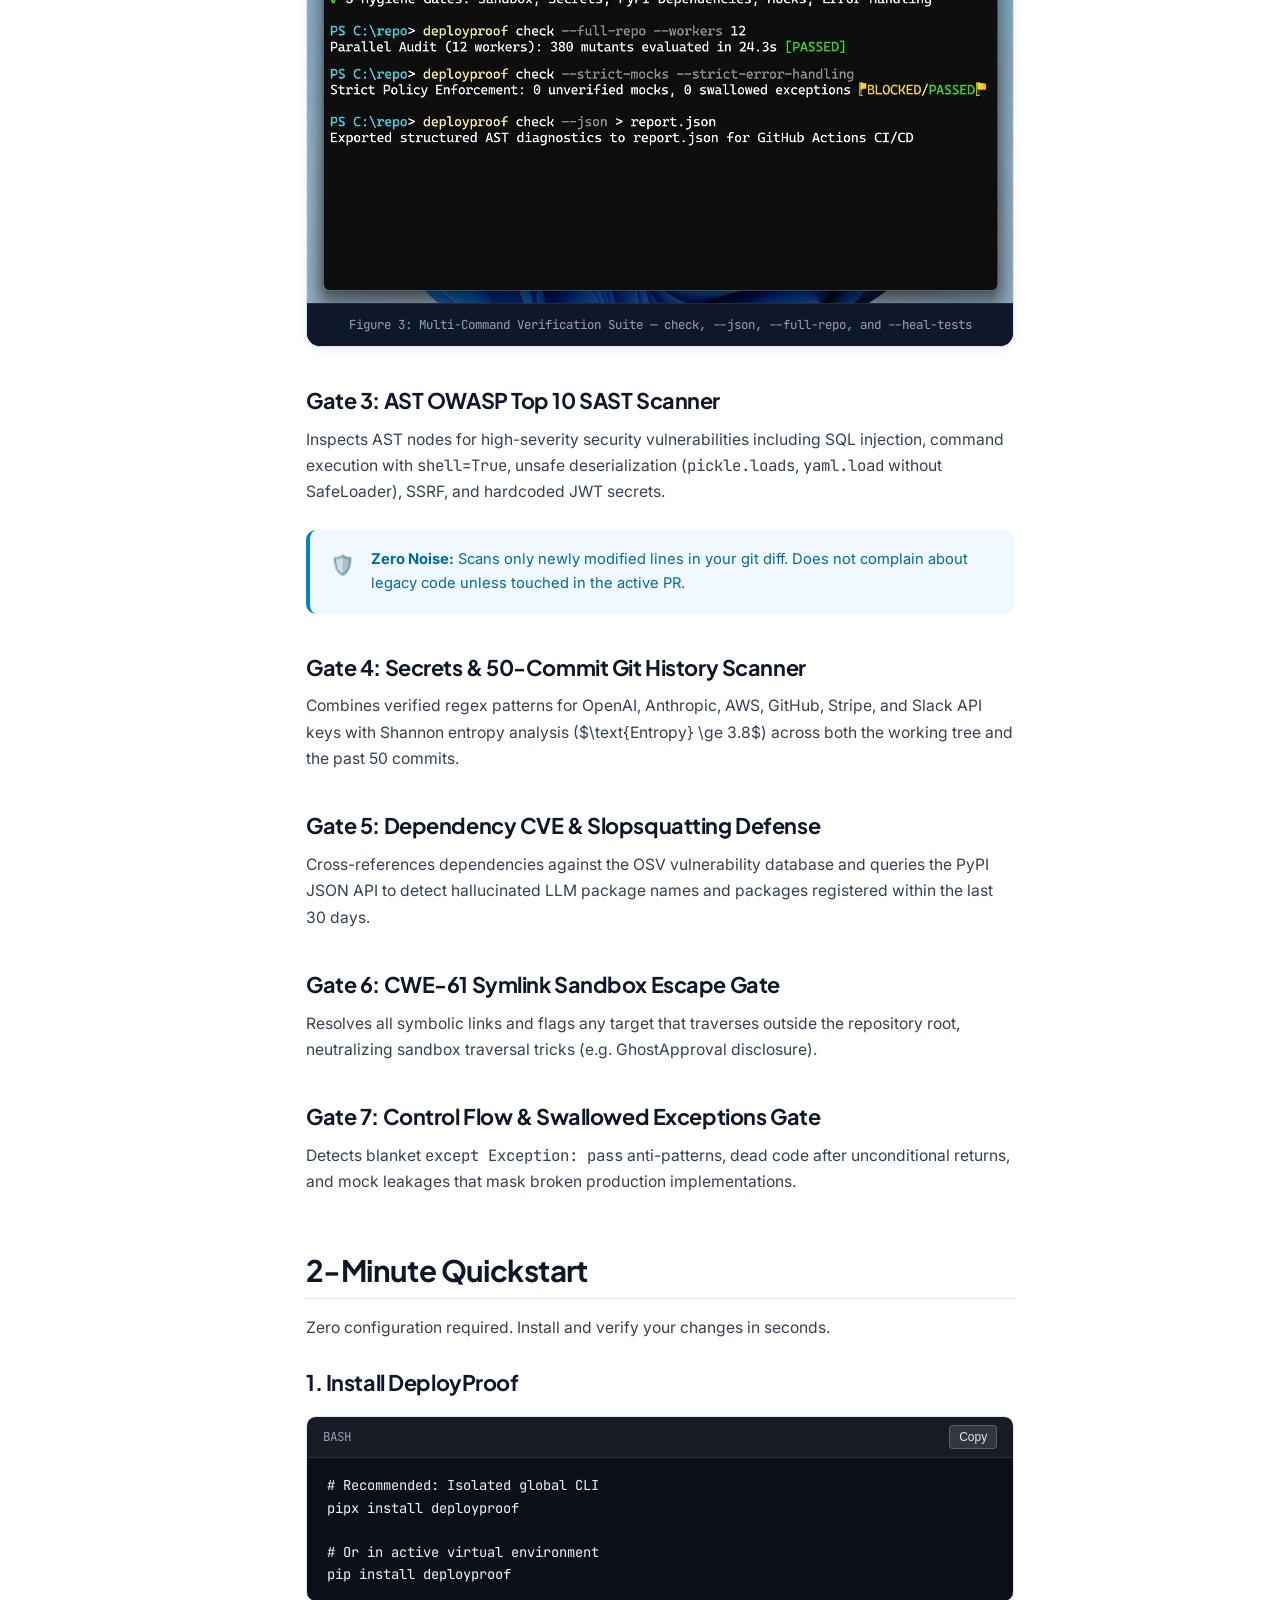
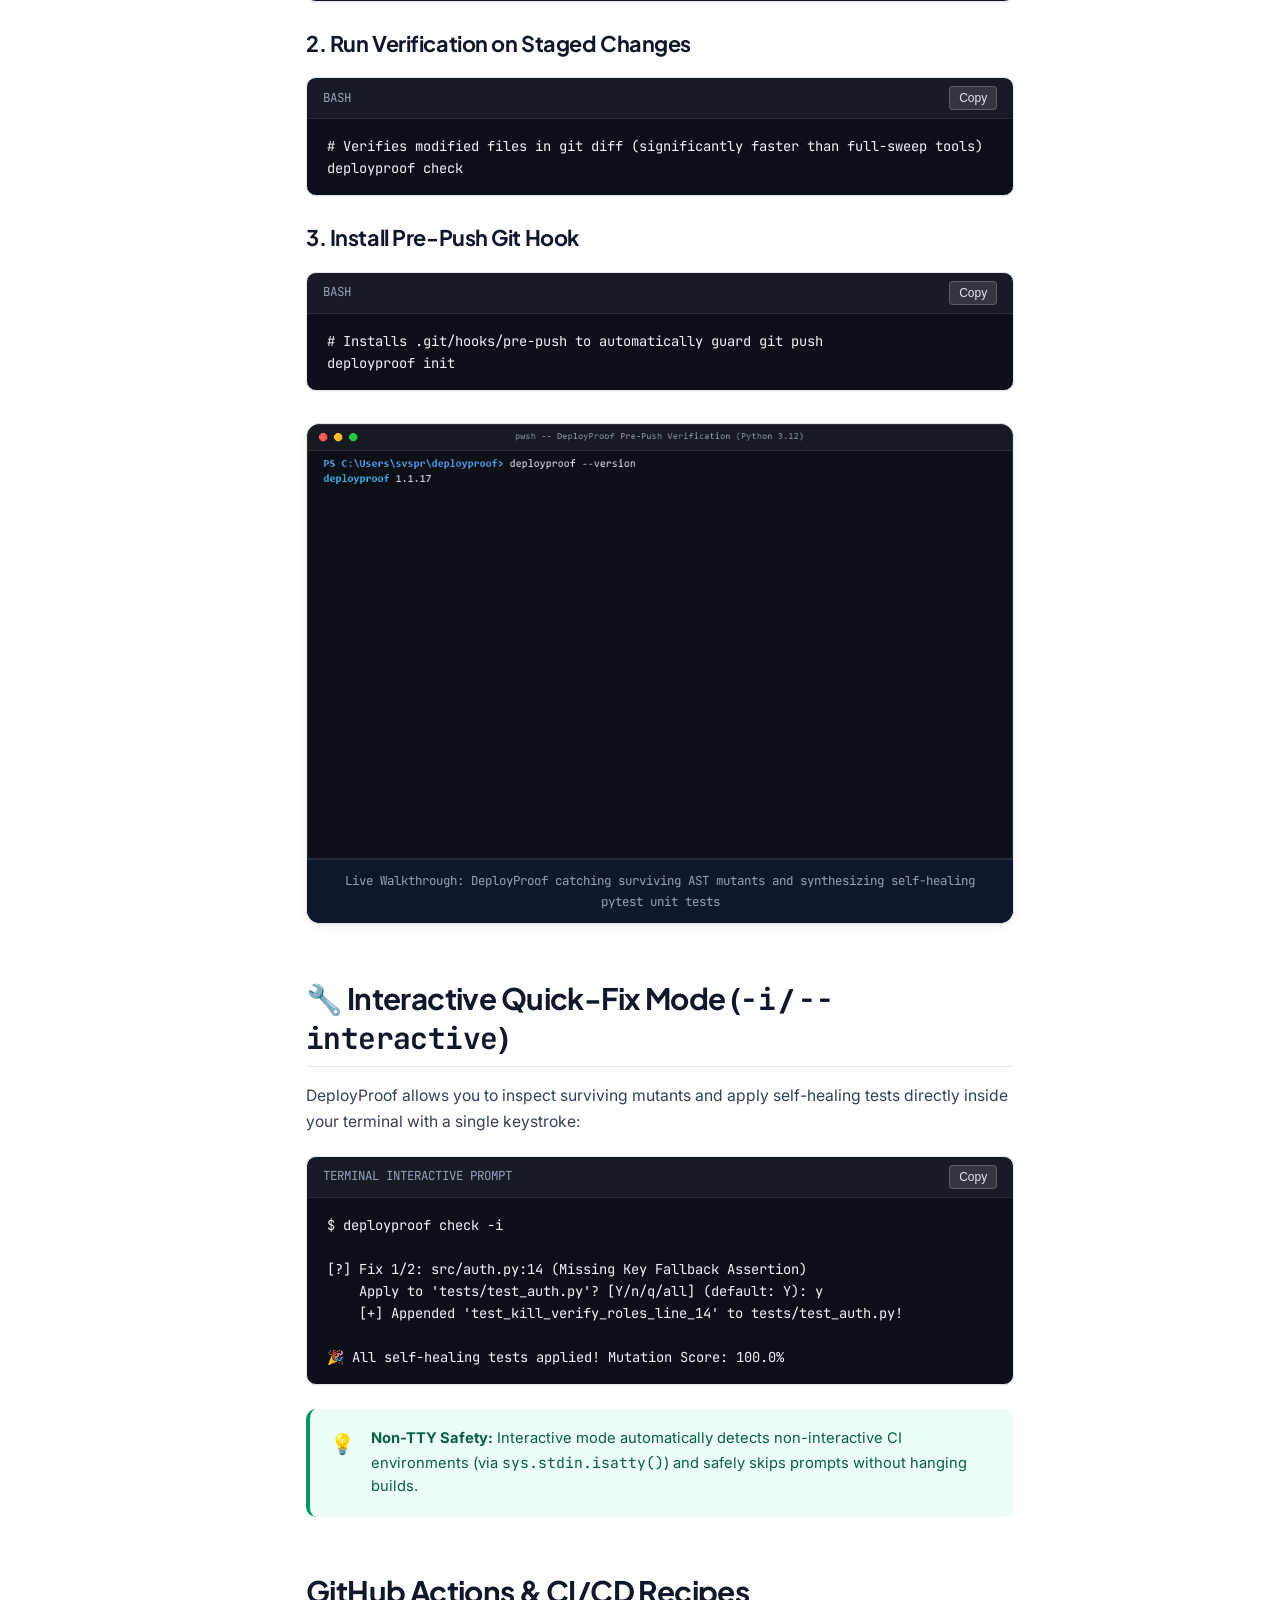
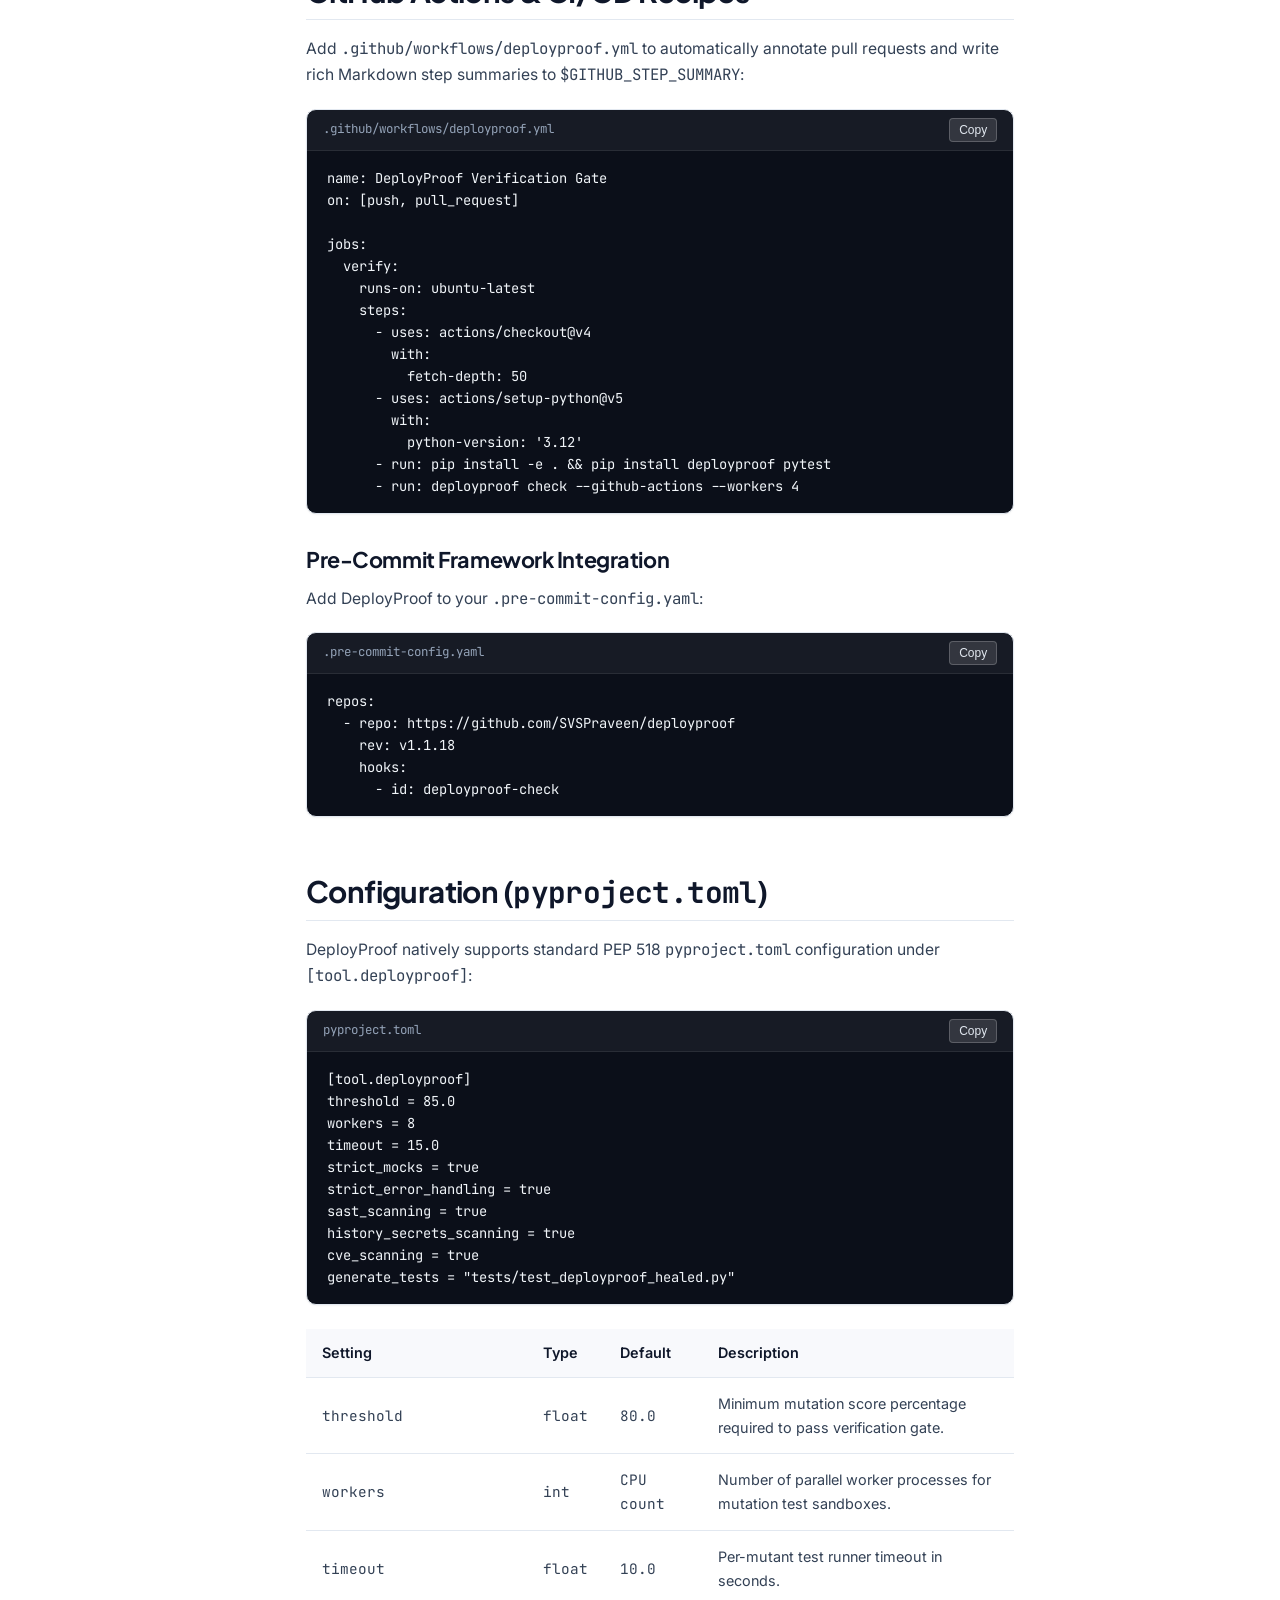
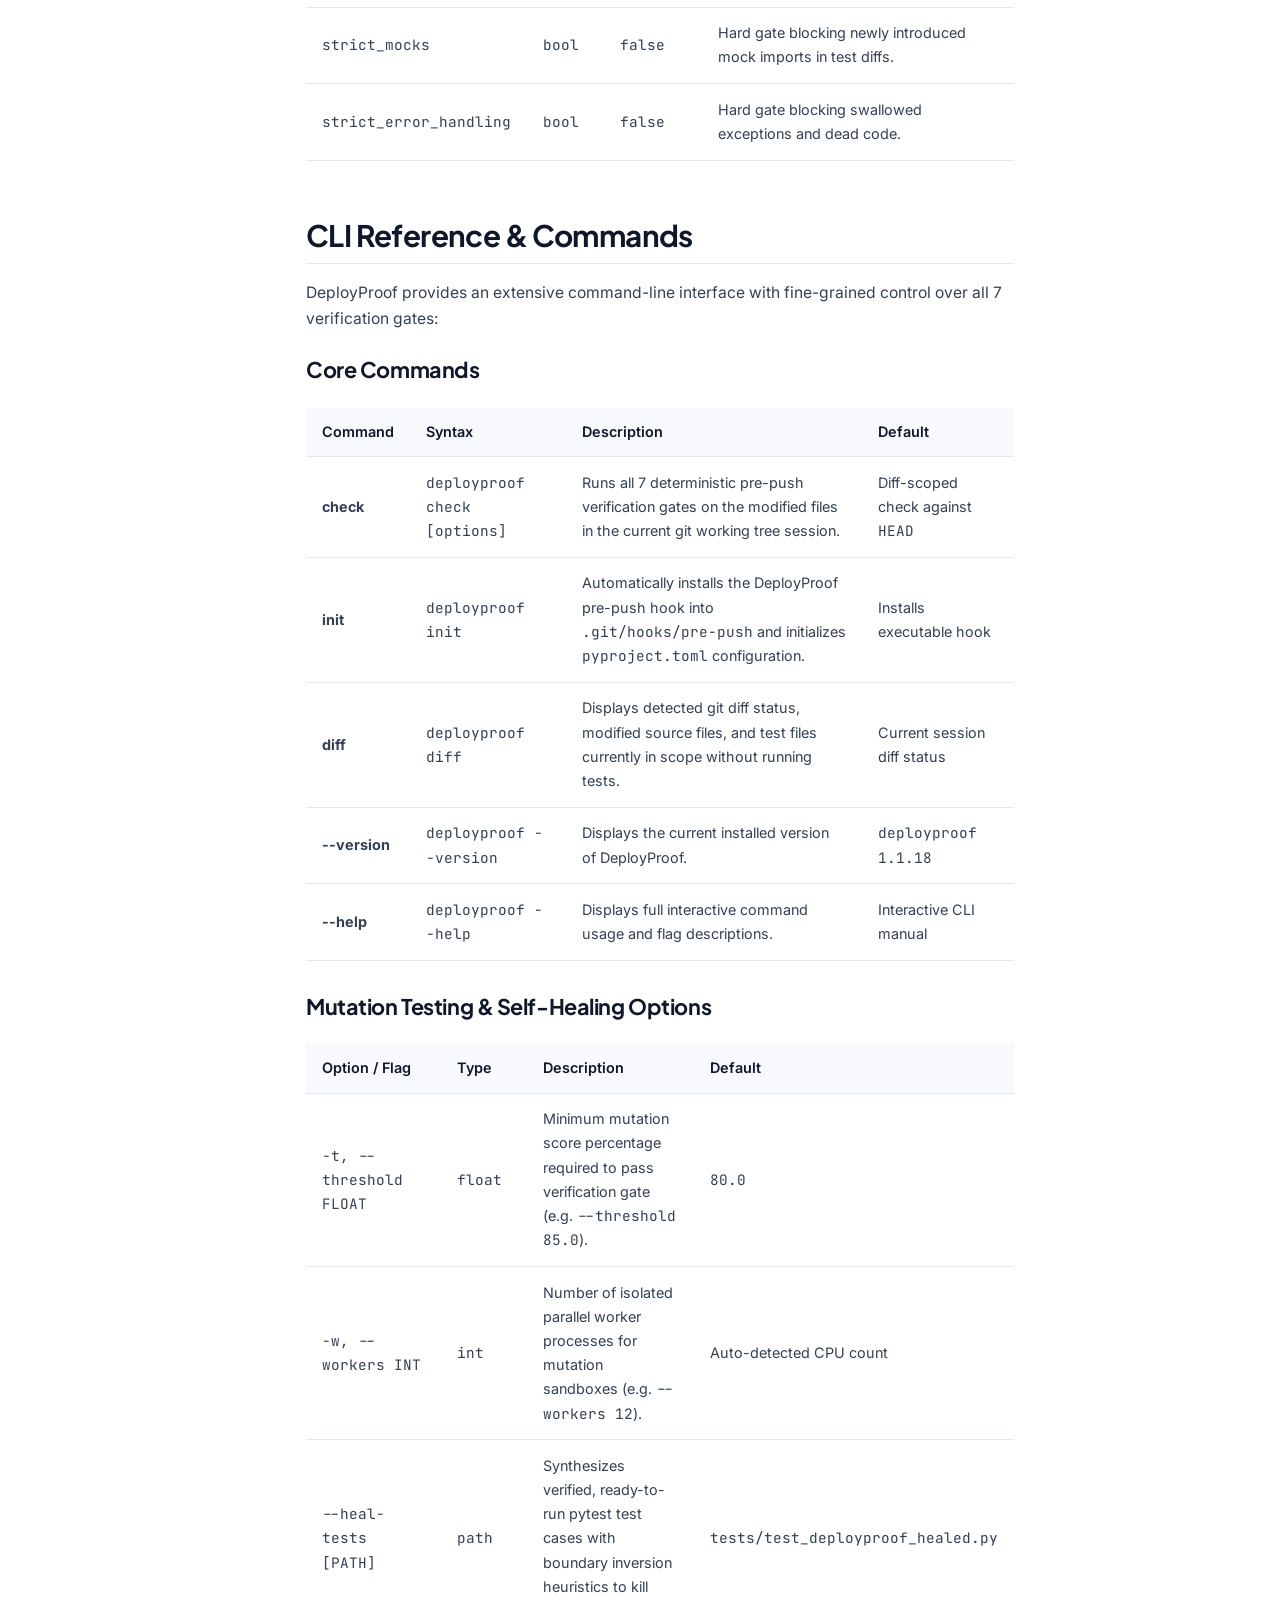
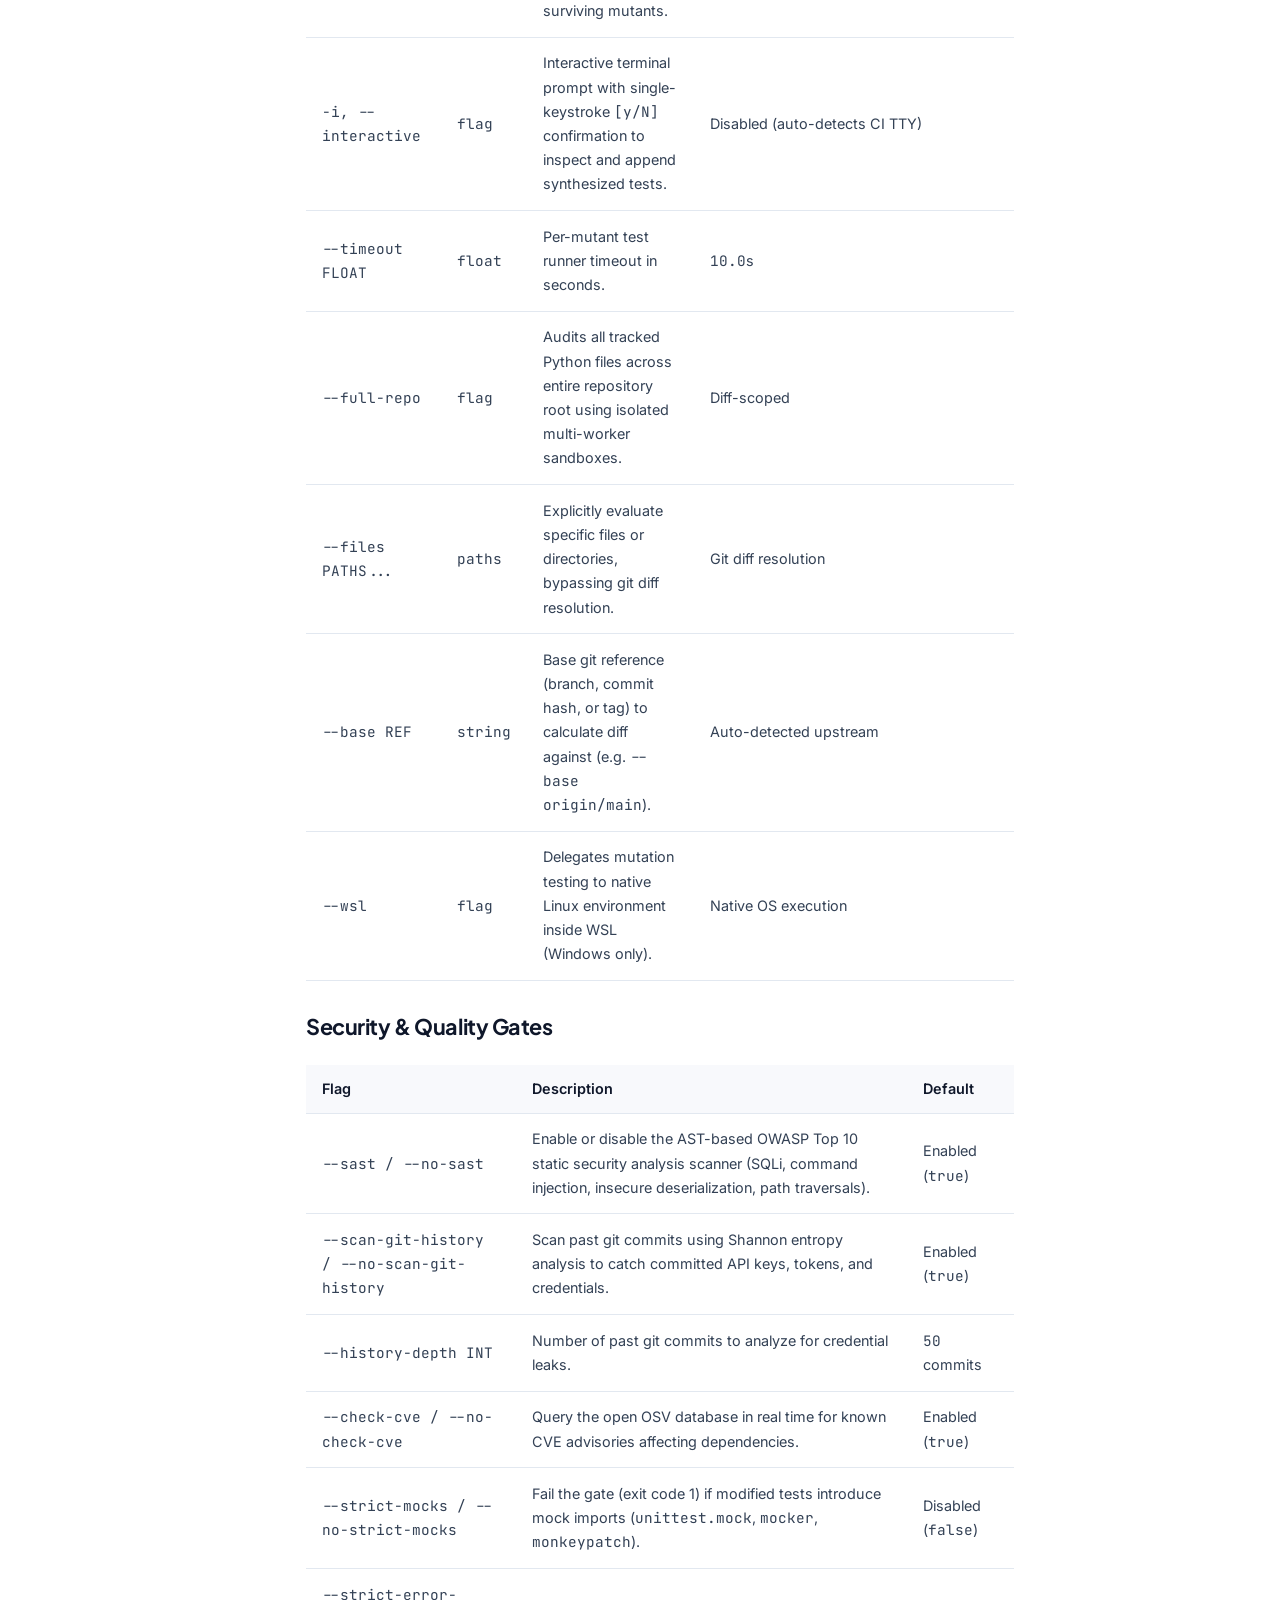
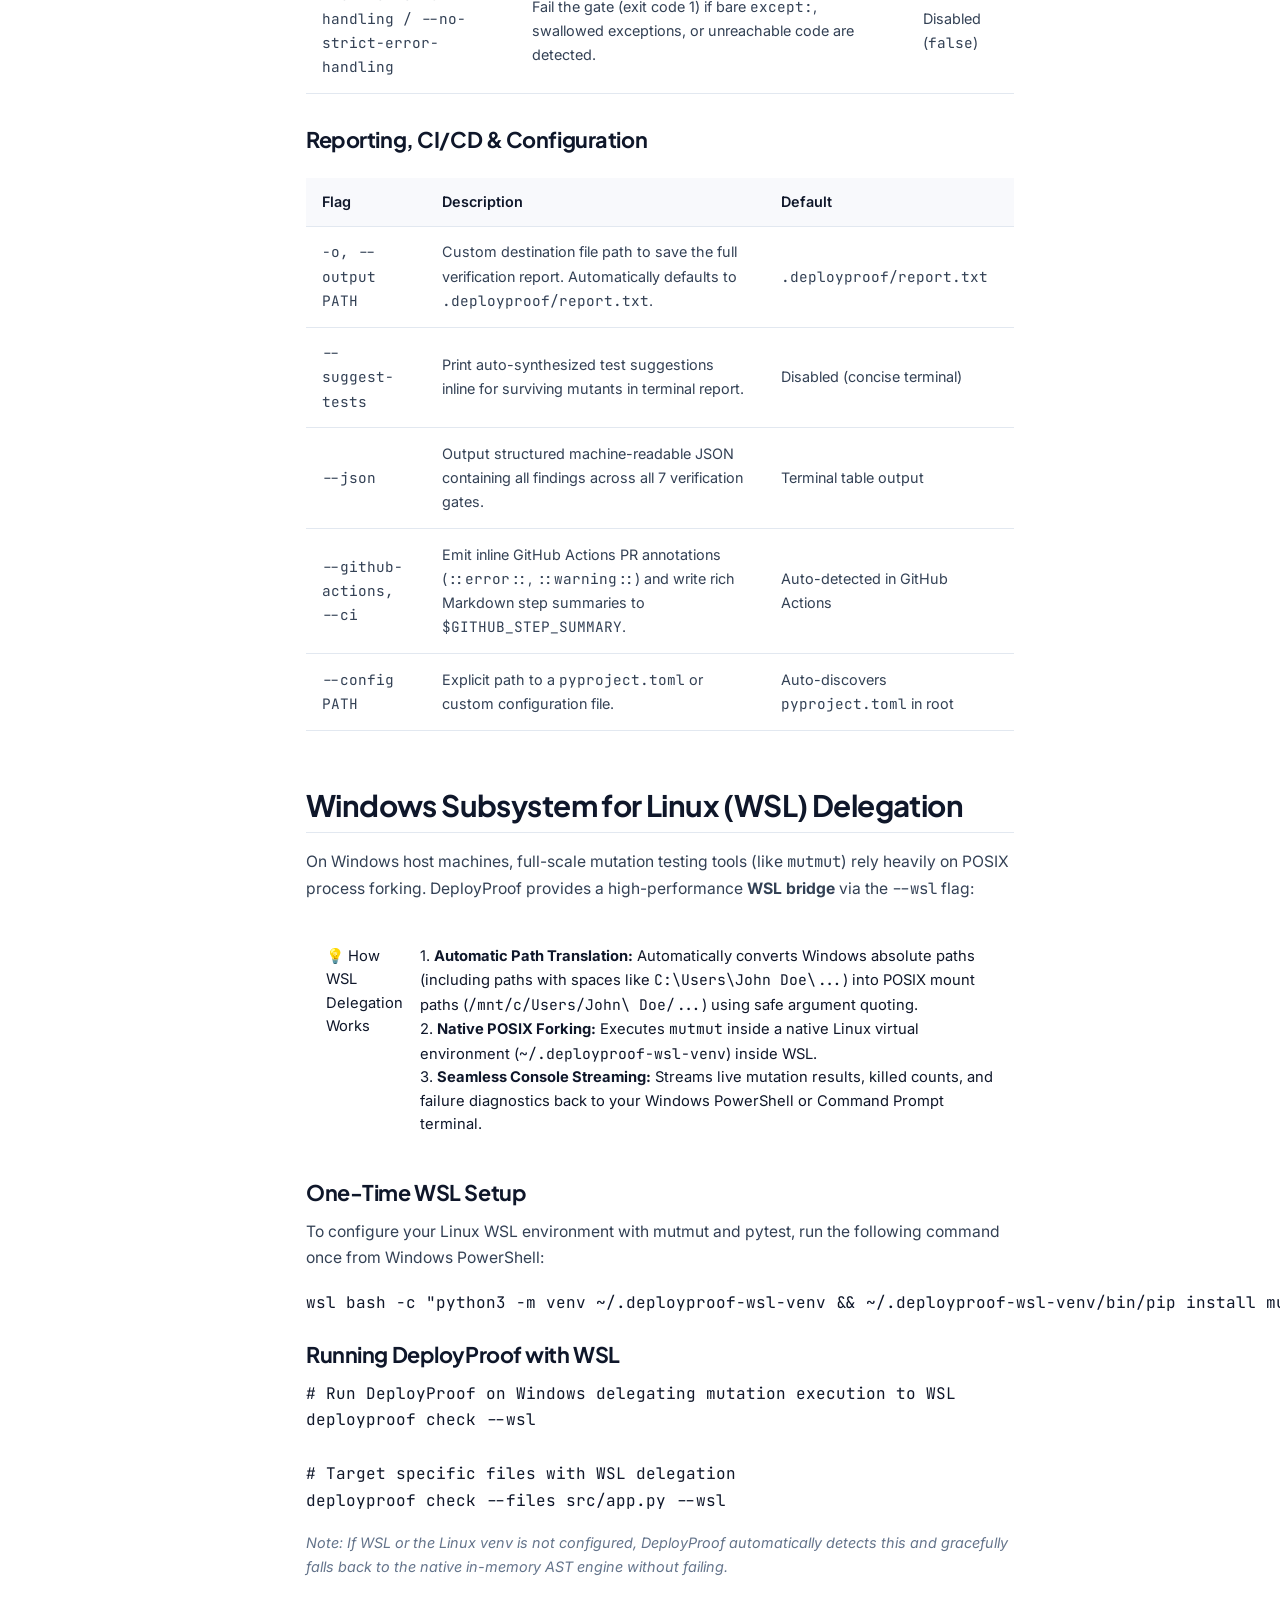
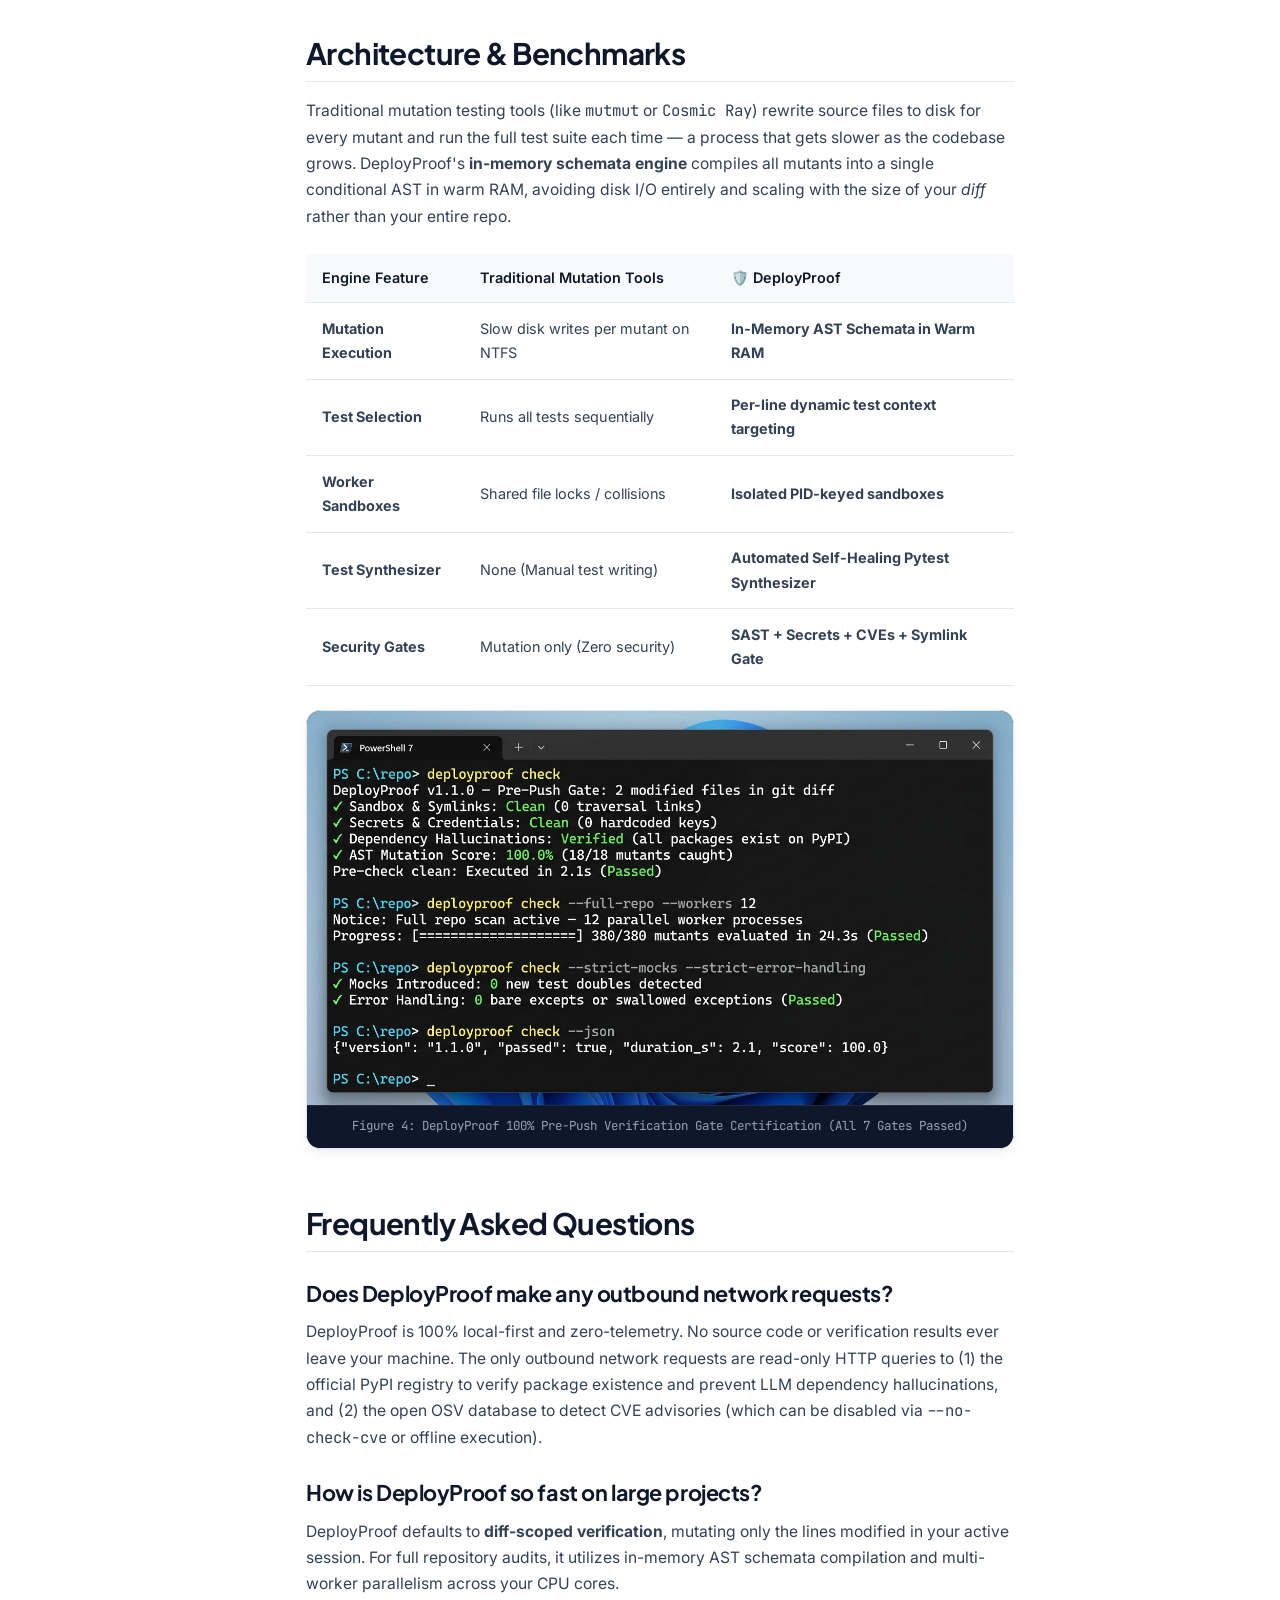
==== commit f2987158: "feat(release): DeployProof v1.1.18 - Animated Terminal Walkthrough GIF & PyPI Release" ====
--- a/docs/index.html
+++ b/docs/index.html
@@ -33,7 +33,7 @@
     "name": "DeployProof",
     "operatingSystem": "Cross-platform (Linux, macOS, Windows)",
     "applicationCategory": "DeveloperApplication",
-    "softwareVersion": "1.1.17",
+    "softwareVersion": "1.1.18",
     "description": "Deterministic pre-push quality and security verification gate for Python codebases featuring in-memory AST mutation testing, credential scanning, and self-healing test synthesis.",
     "url": "https://svspraveen.github.io/deployproof/",
     "downloadUrl": "https://pypi.org/project/deployproof/",
@@ -66,7 +66,7 @@
       <a href="#" class="brand-logo">
         <span>🛡️ DeployProof</span>
       </a>
-      <span class="brand-badge">v1.1.17</span>
+      <span class="brand-badge">v1.1.18</span>
     </div>
 
     <nav class="nav-links">
@@ -150,7 +150,7 @@
       <!-- Hero Section -->
       <section id="hero" class="hero-section">
         <div class="hero-pill">
-          <span>✨ Version 1.1.17 Released &bull; 100% Test Pass Rate (278 Tests)</span>
+          <span>✨ Version 1.1.18 Released &bull; 100% Test Pass Rate (278 Tests)</span>
         </div>
         <h1 class="hero-title">
           The Deterministic Pre-Push Gate for <span class="hero-title-highlight">Modern Python</span>
@@ -467,12 +467,12 @@
         <div class="code-box">
           <div class="code-header"><span>.pre-commit-config.yaml</span><button class="copy-btn" data-clipboard-text="repos:
   - repo: https://github.com/SVSPraveen/deployproof
-    rev: v1.1.17
+    rev: v1.1.18
     hooks:
       - id: deployproof-check">Copy</button></div>
           <div class="code-body"><pre><code>repos:
   - repo: https://github.com/SVSPraveen/deployproof
-    rev: v1.1.17
+    rev: v1.1.18
     hooks:
       - id: deployproof-check</code></pre></div>
         </div>
@@ -588,7 +588,7 @@
               <td><b>--version</b></td>
               <td><code>deployproof --version</code></td>
               <td>Displays the current installed version of DeployProof.</td>
-              <td><code>deployproof 1.1.17</code></td>
+              <td><code>deployproof 1.1.18</code></td>
             </tr>
             <tr>
               <td><b>--help</b></td>
@@ -929,7 +929,7 @@
 
     <div class="footer-bottom">
       <div>Released under the MIT License. &bull; Created & Architected by <a href="https://svspraveen.vercel.app/" target="_blank" rel="noopener">SVS Praveen</a> (<a href="https://github.com/SVSPraveen" target="_blank" rel="noopener">GitHub</a> &bull; <a href="https://www.linkedin.com/in/svs-praveen-s/" target="_blank" rel="noopener">LinkedIn</a>).</div>
-      <div>DeployProof v1.1.17</div>
+      <div>DeployProof v1.1.18</div>
     </div>
   </footer>
 
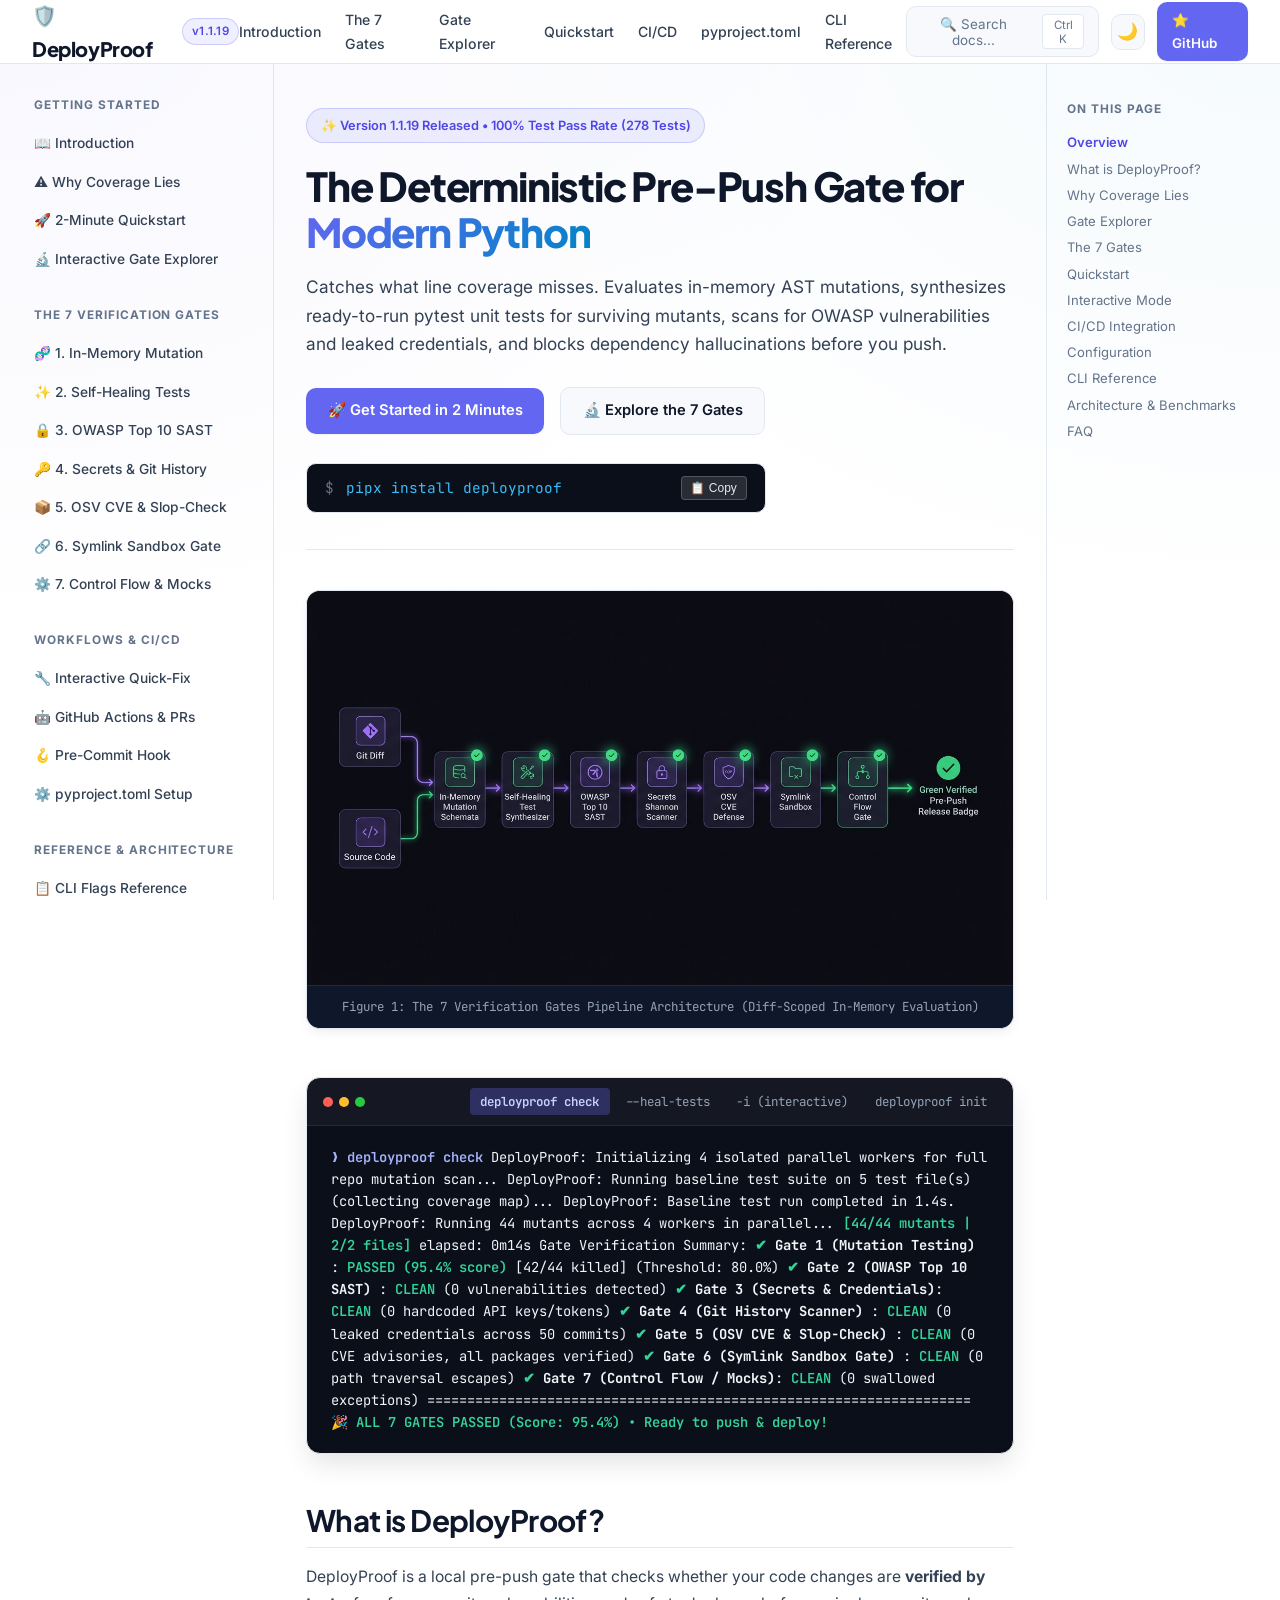
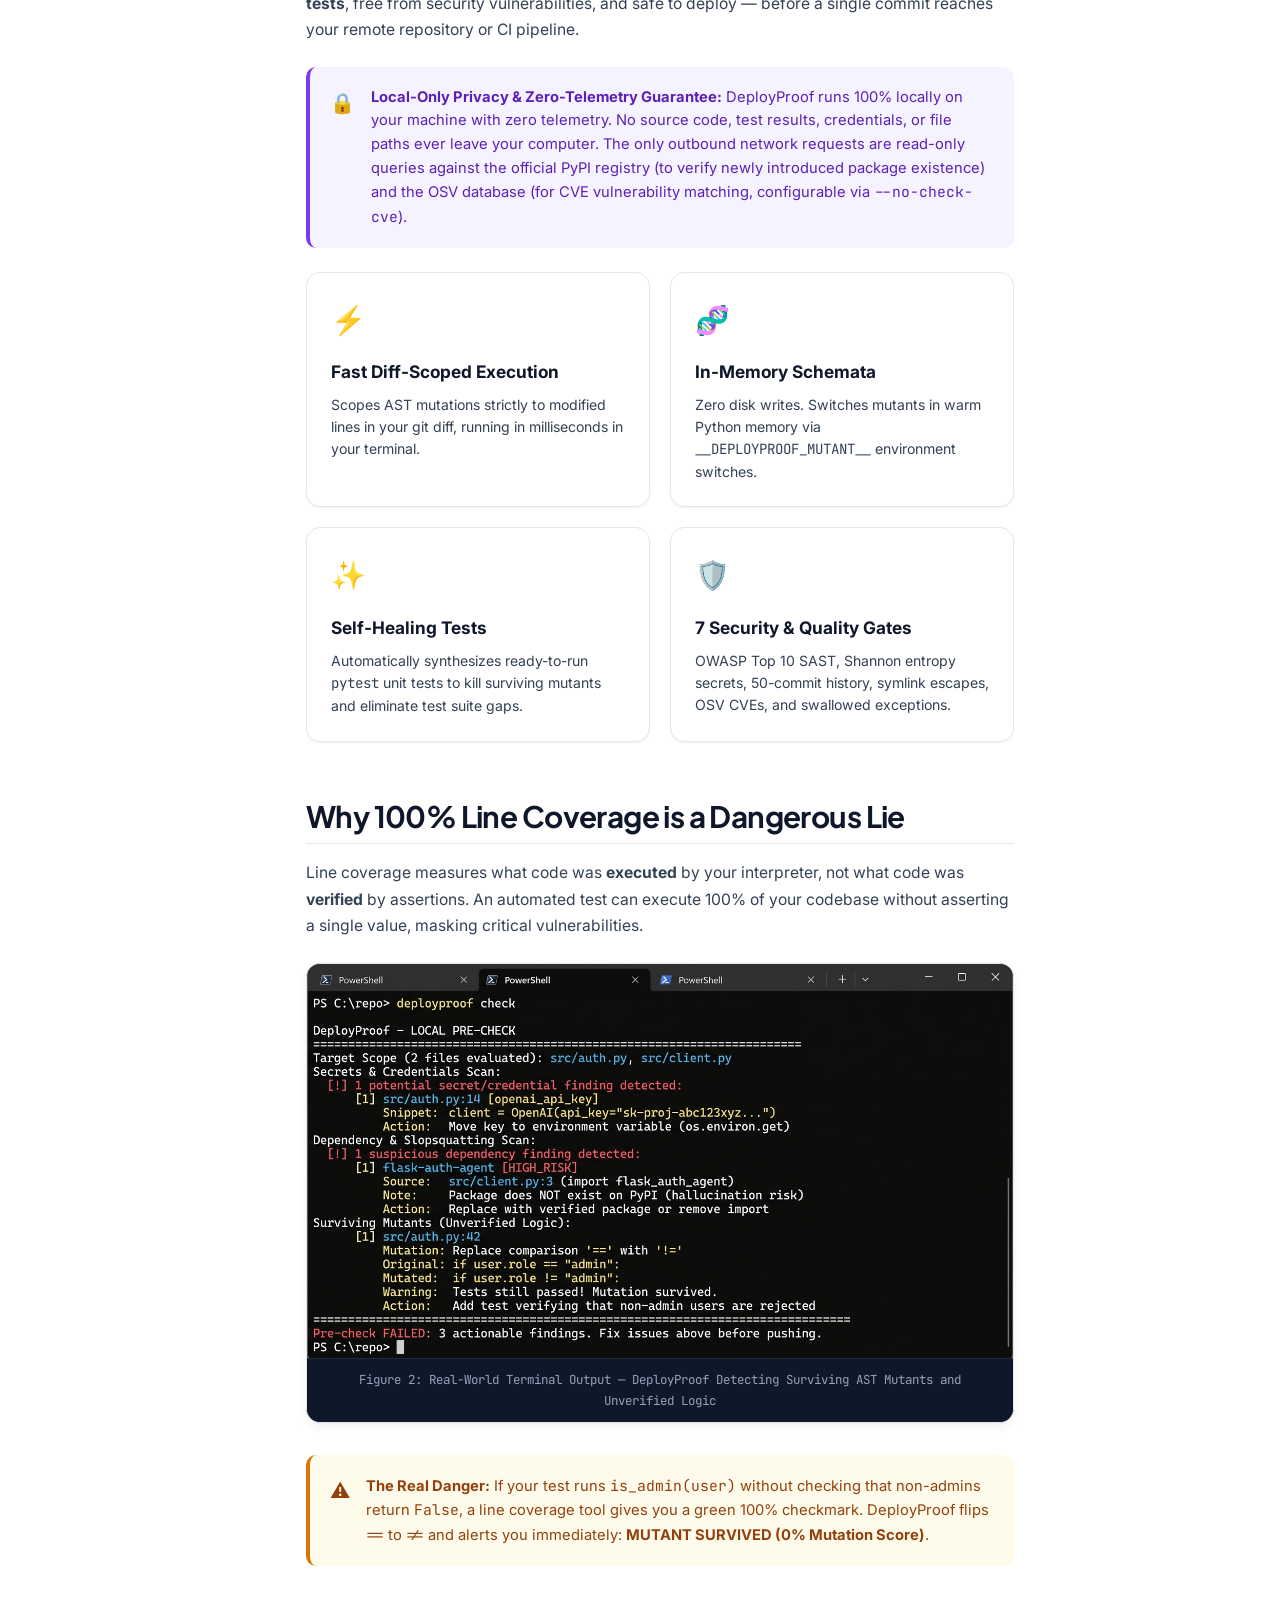
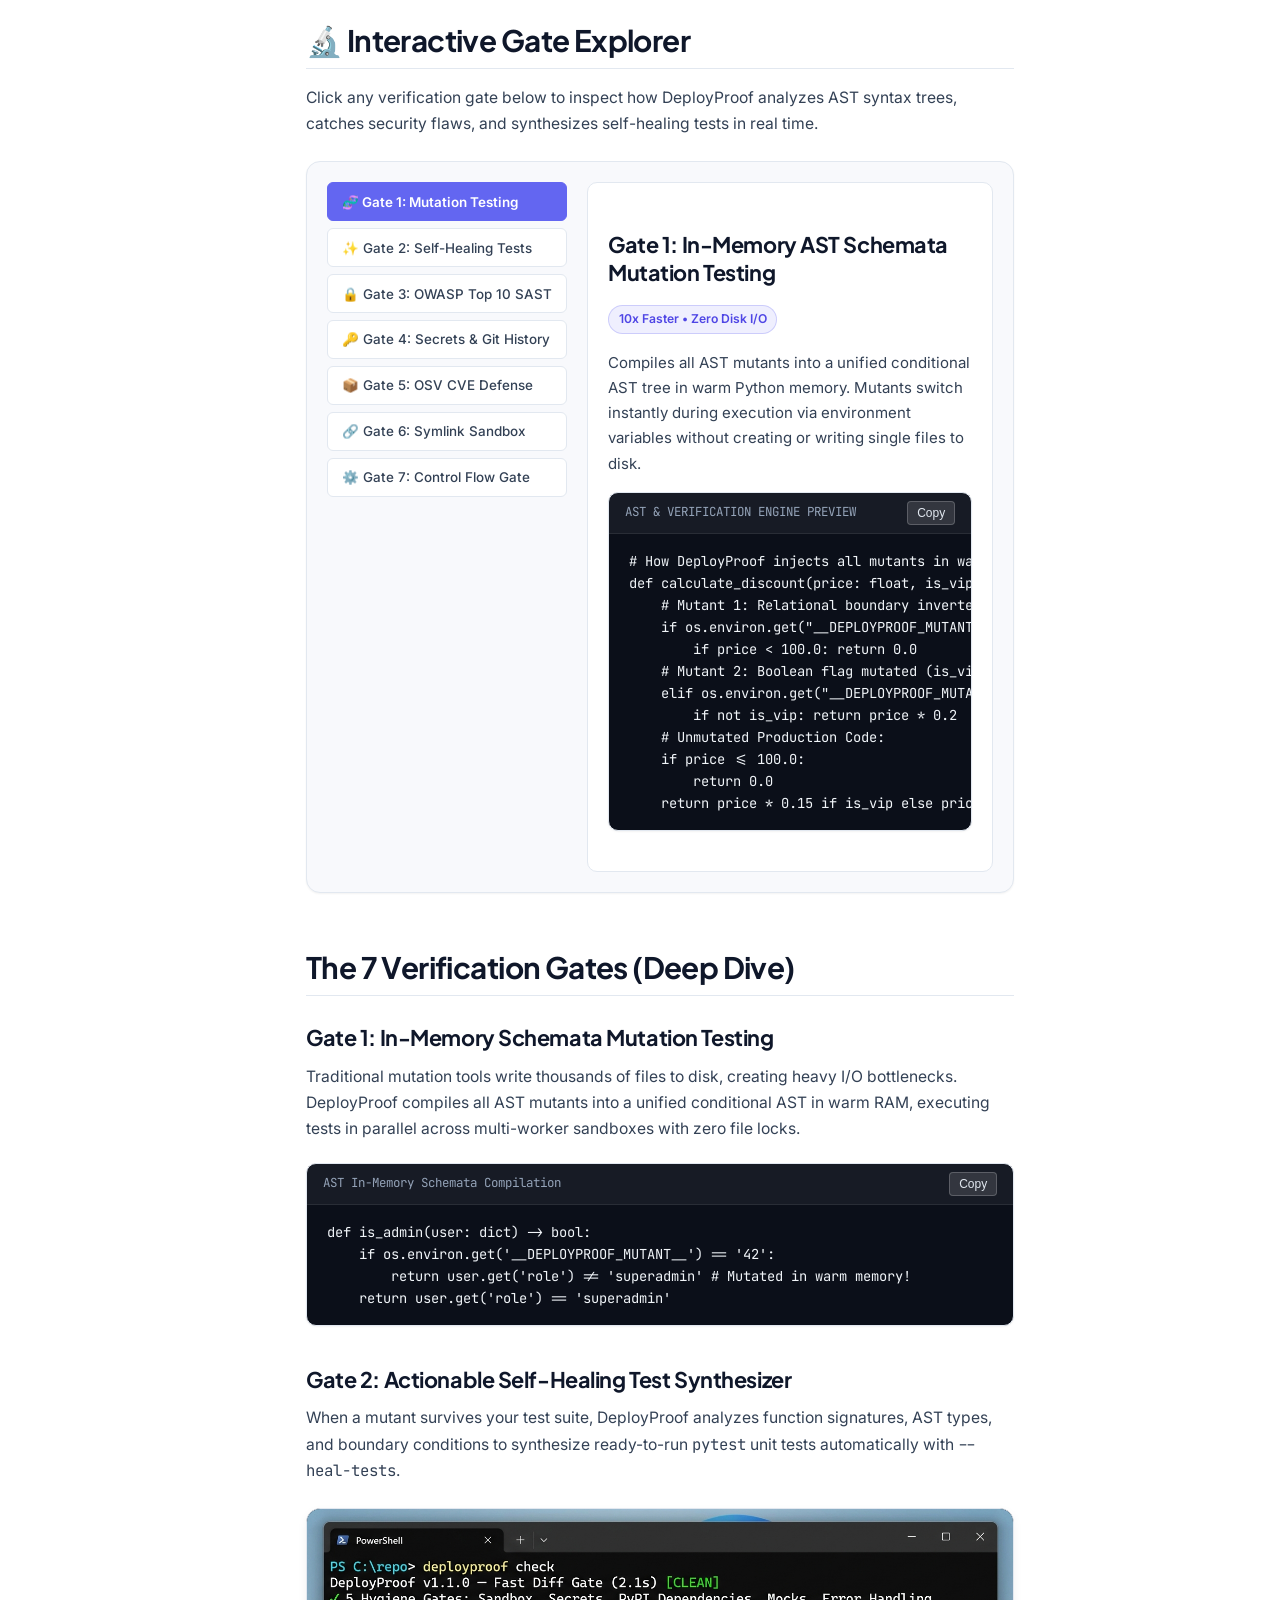
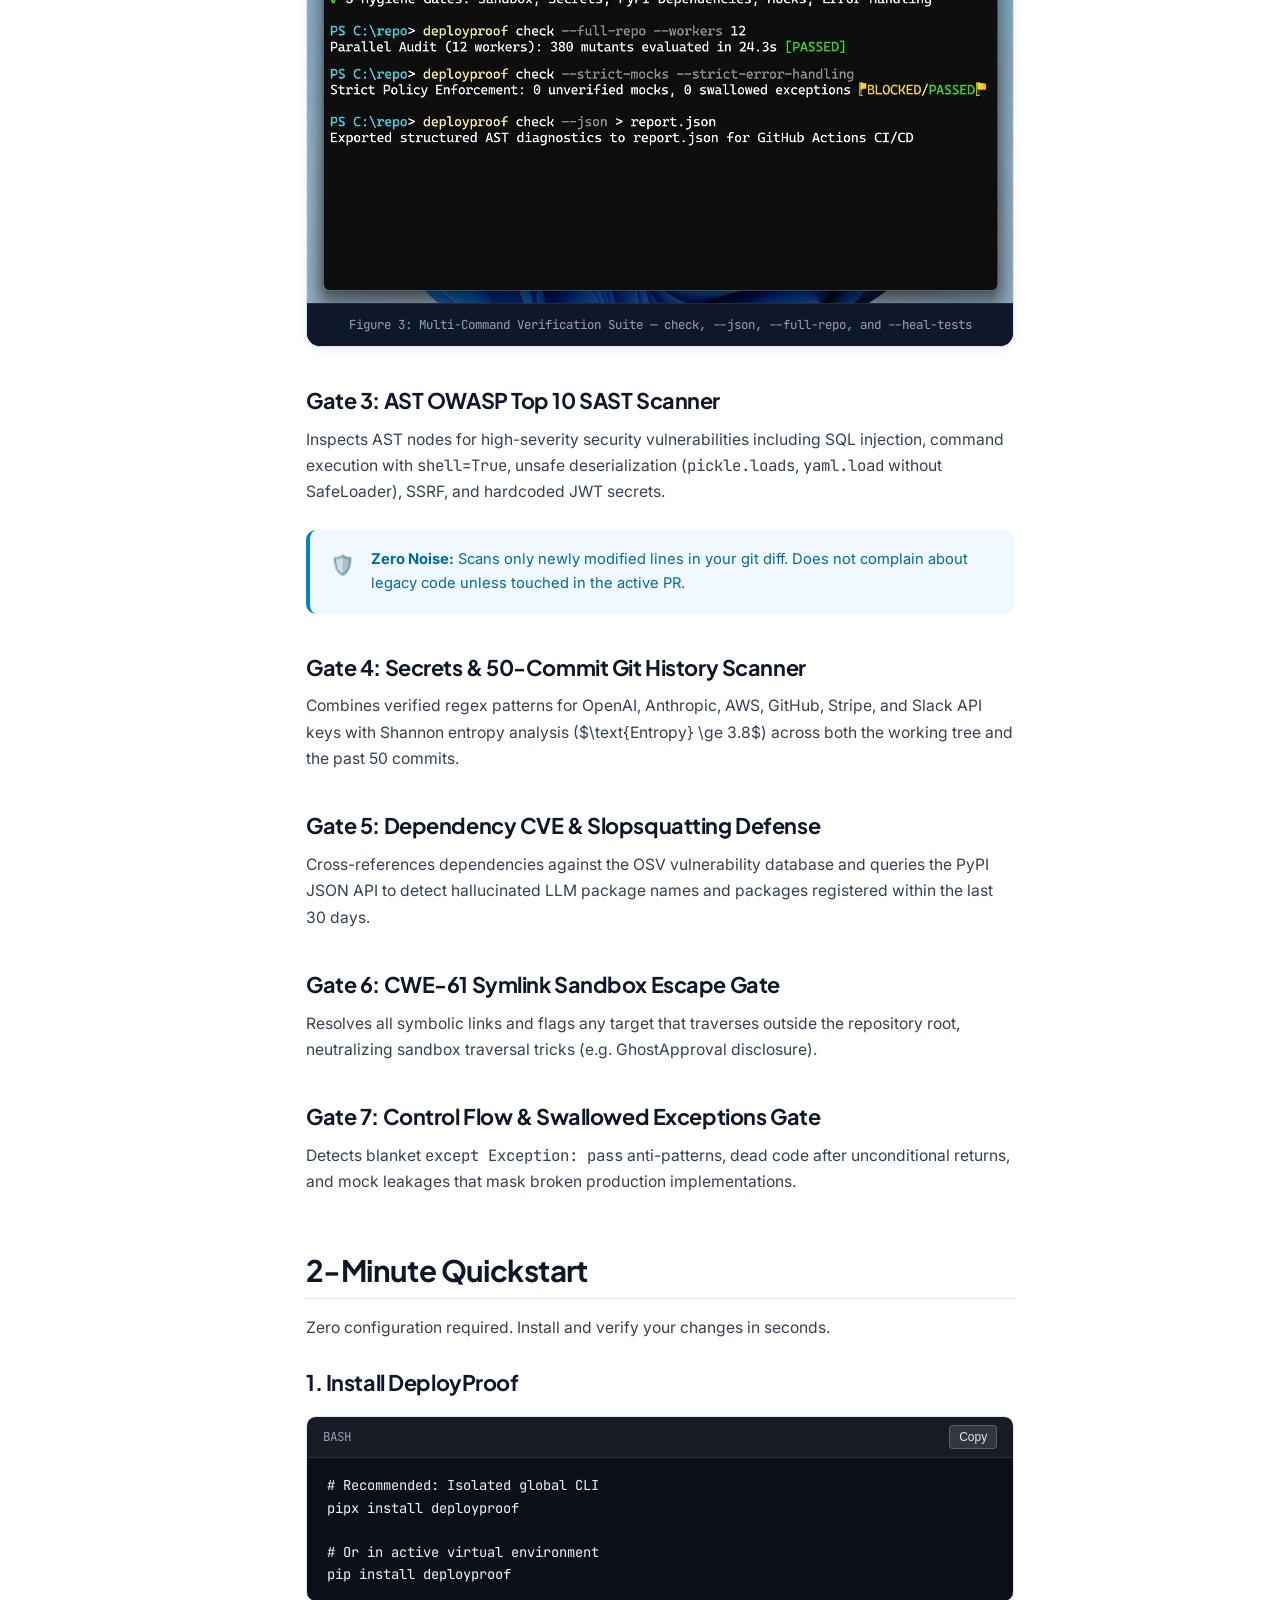
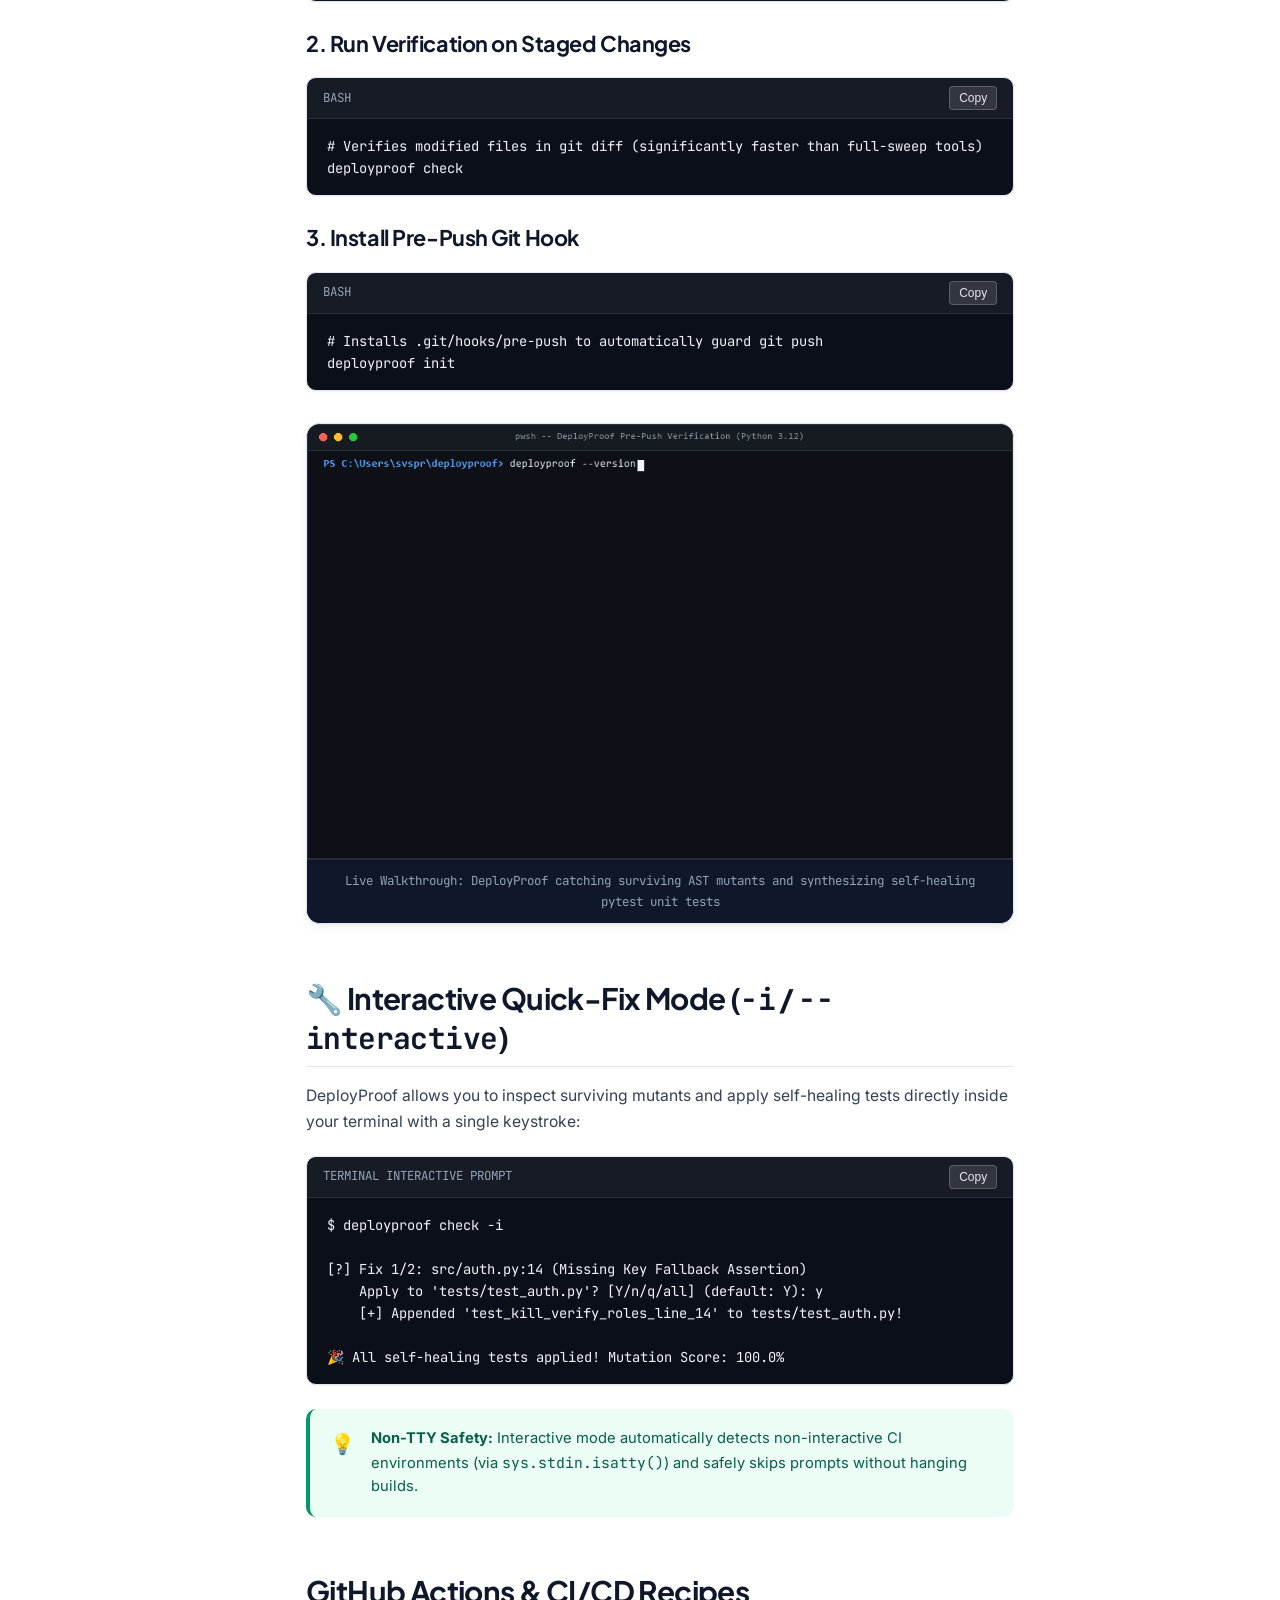
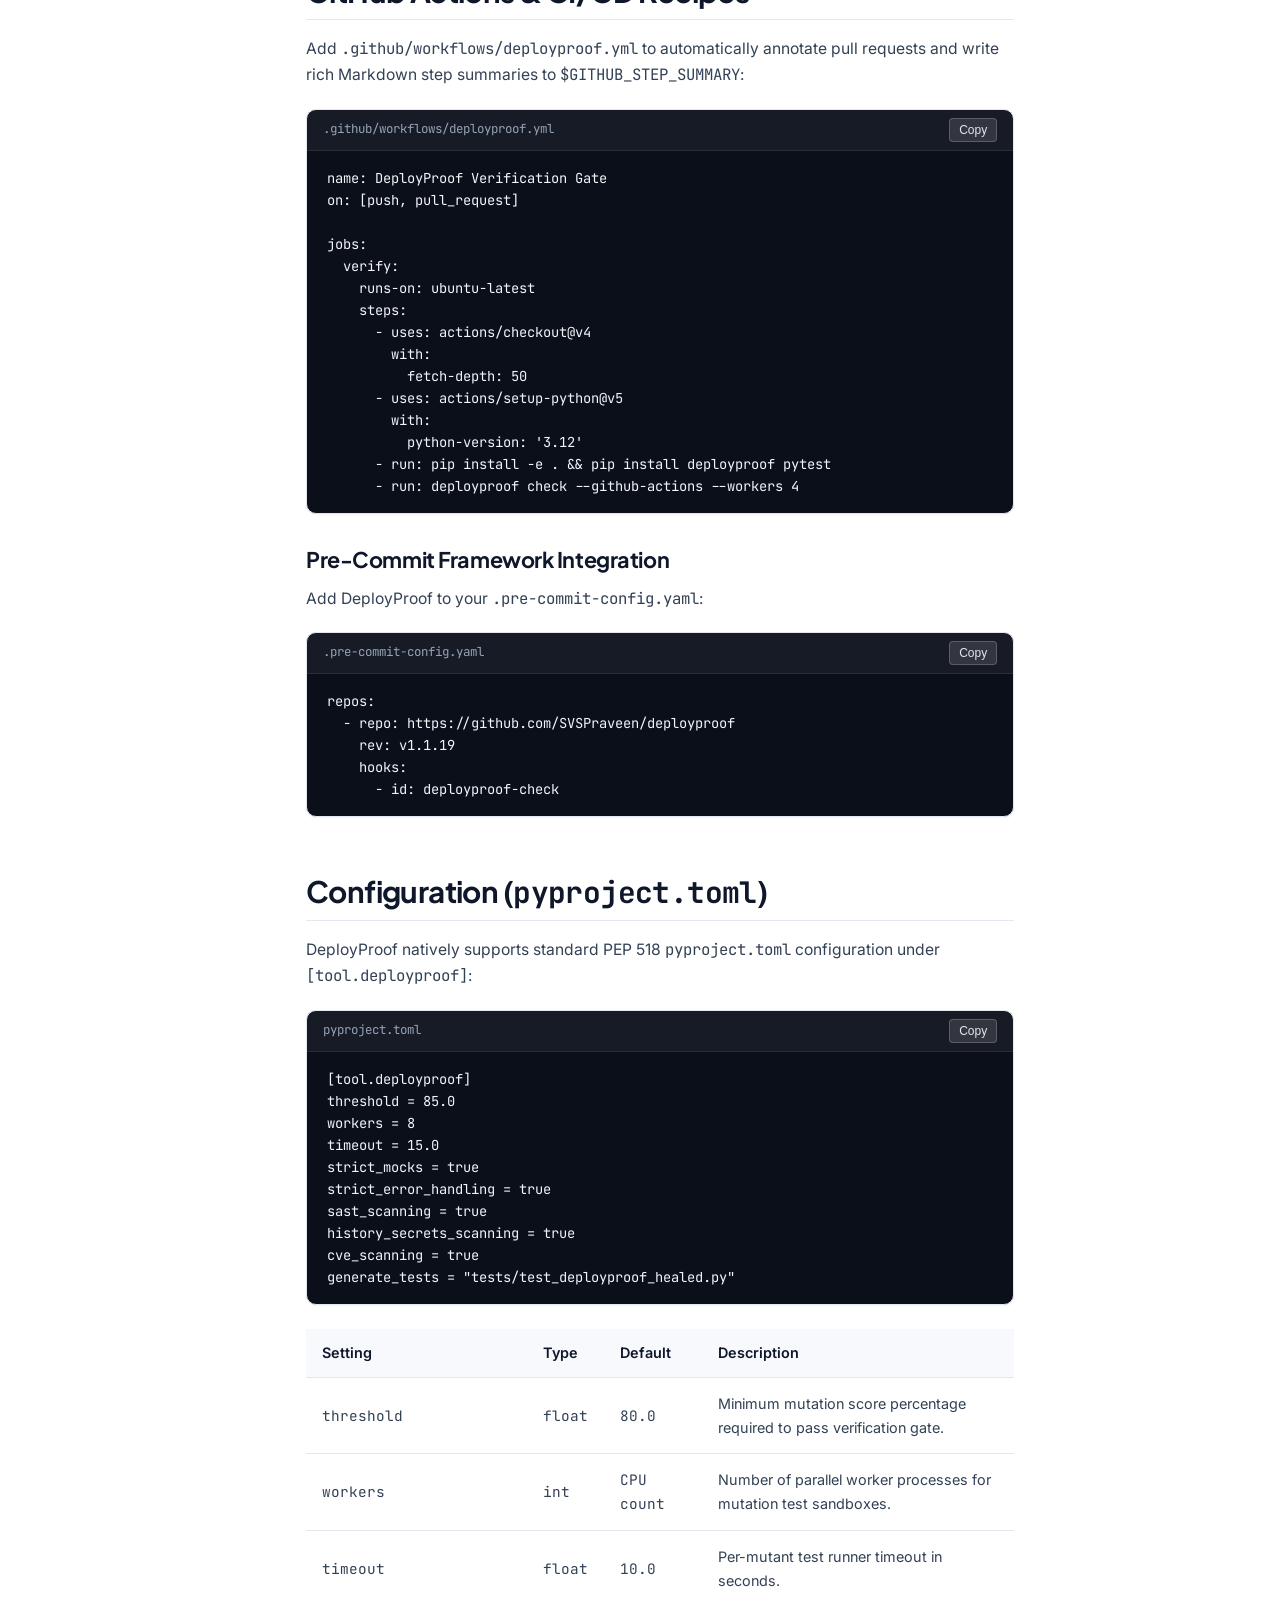
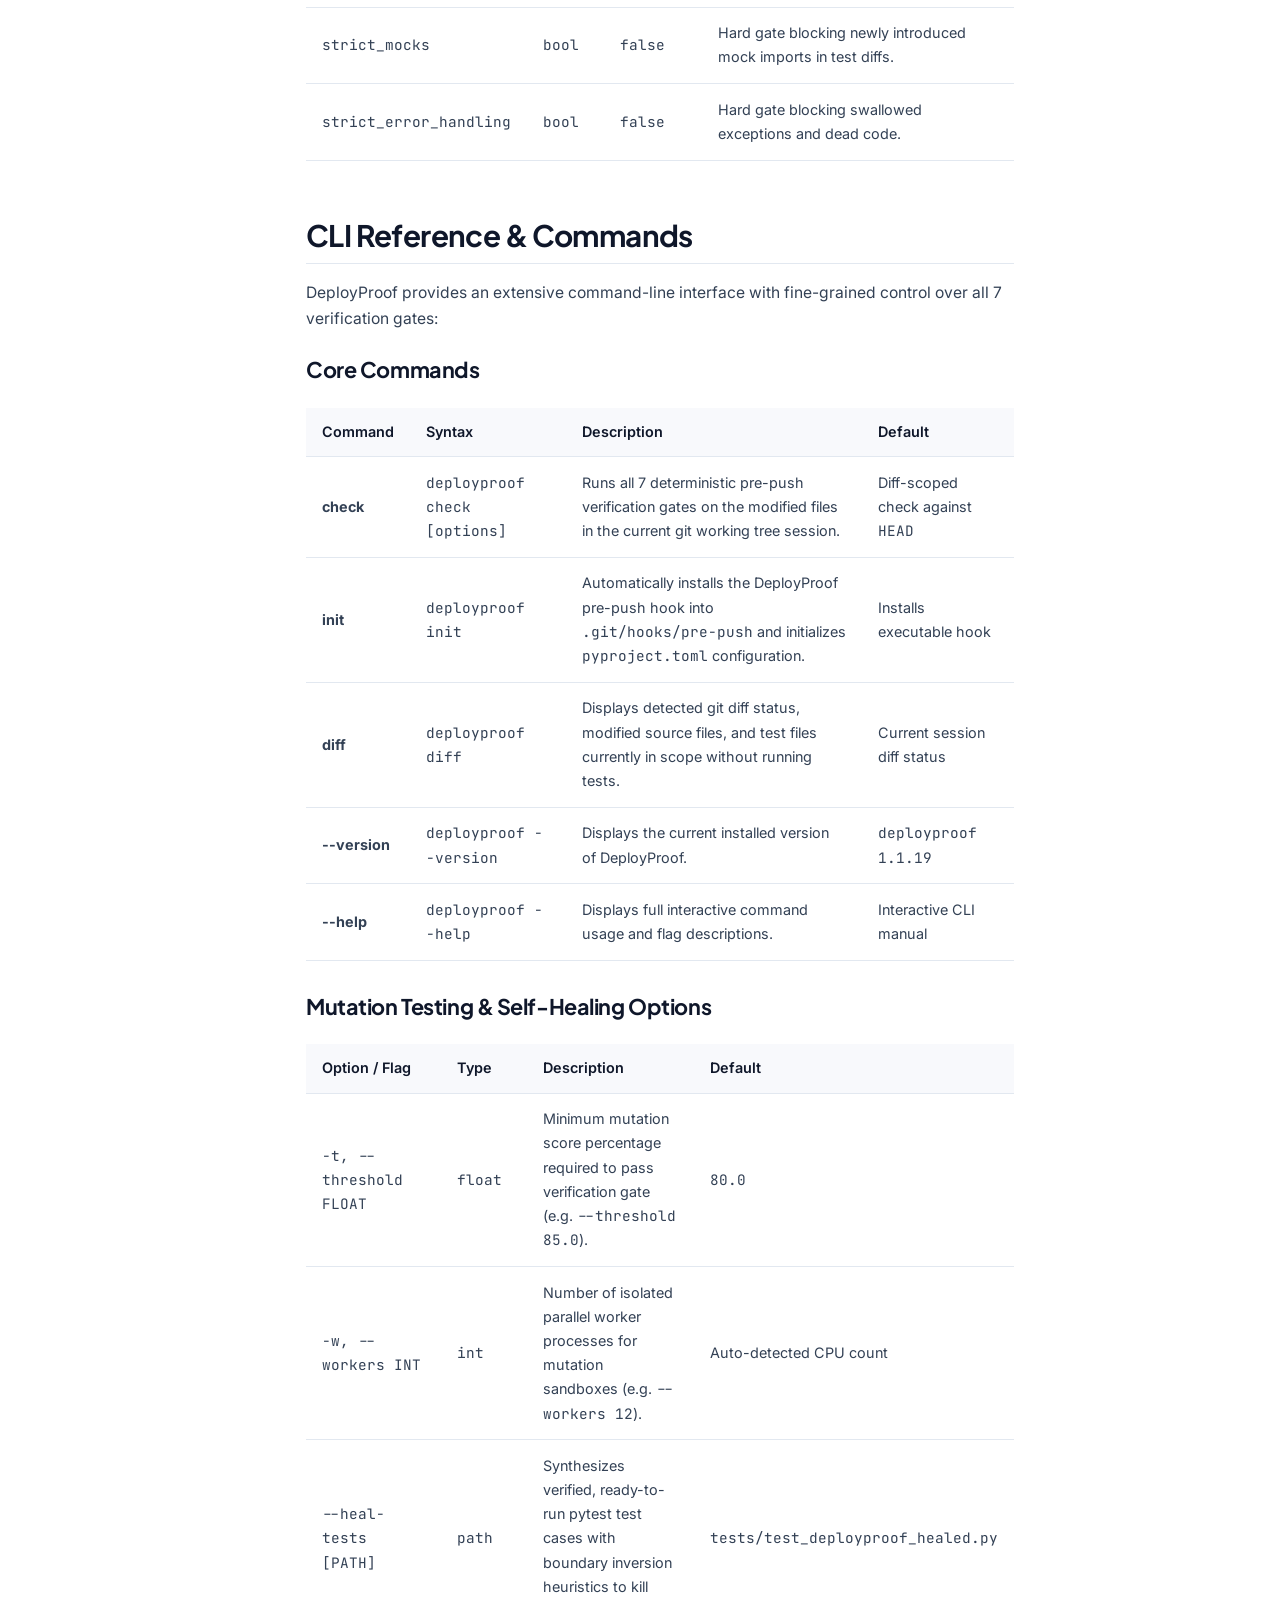
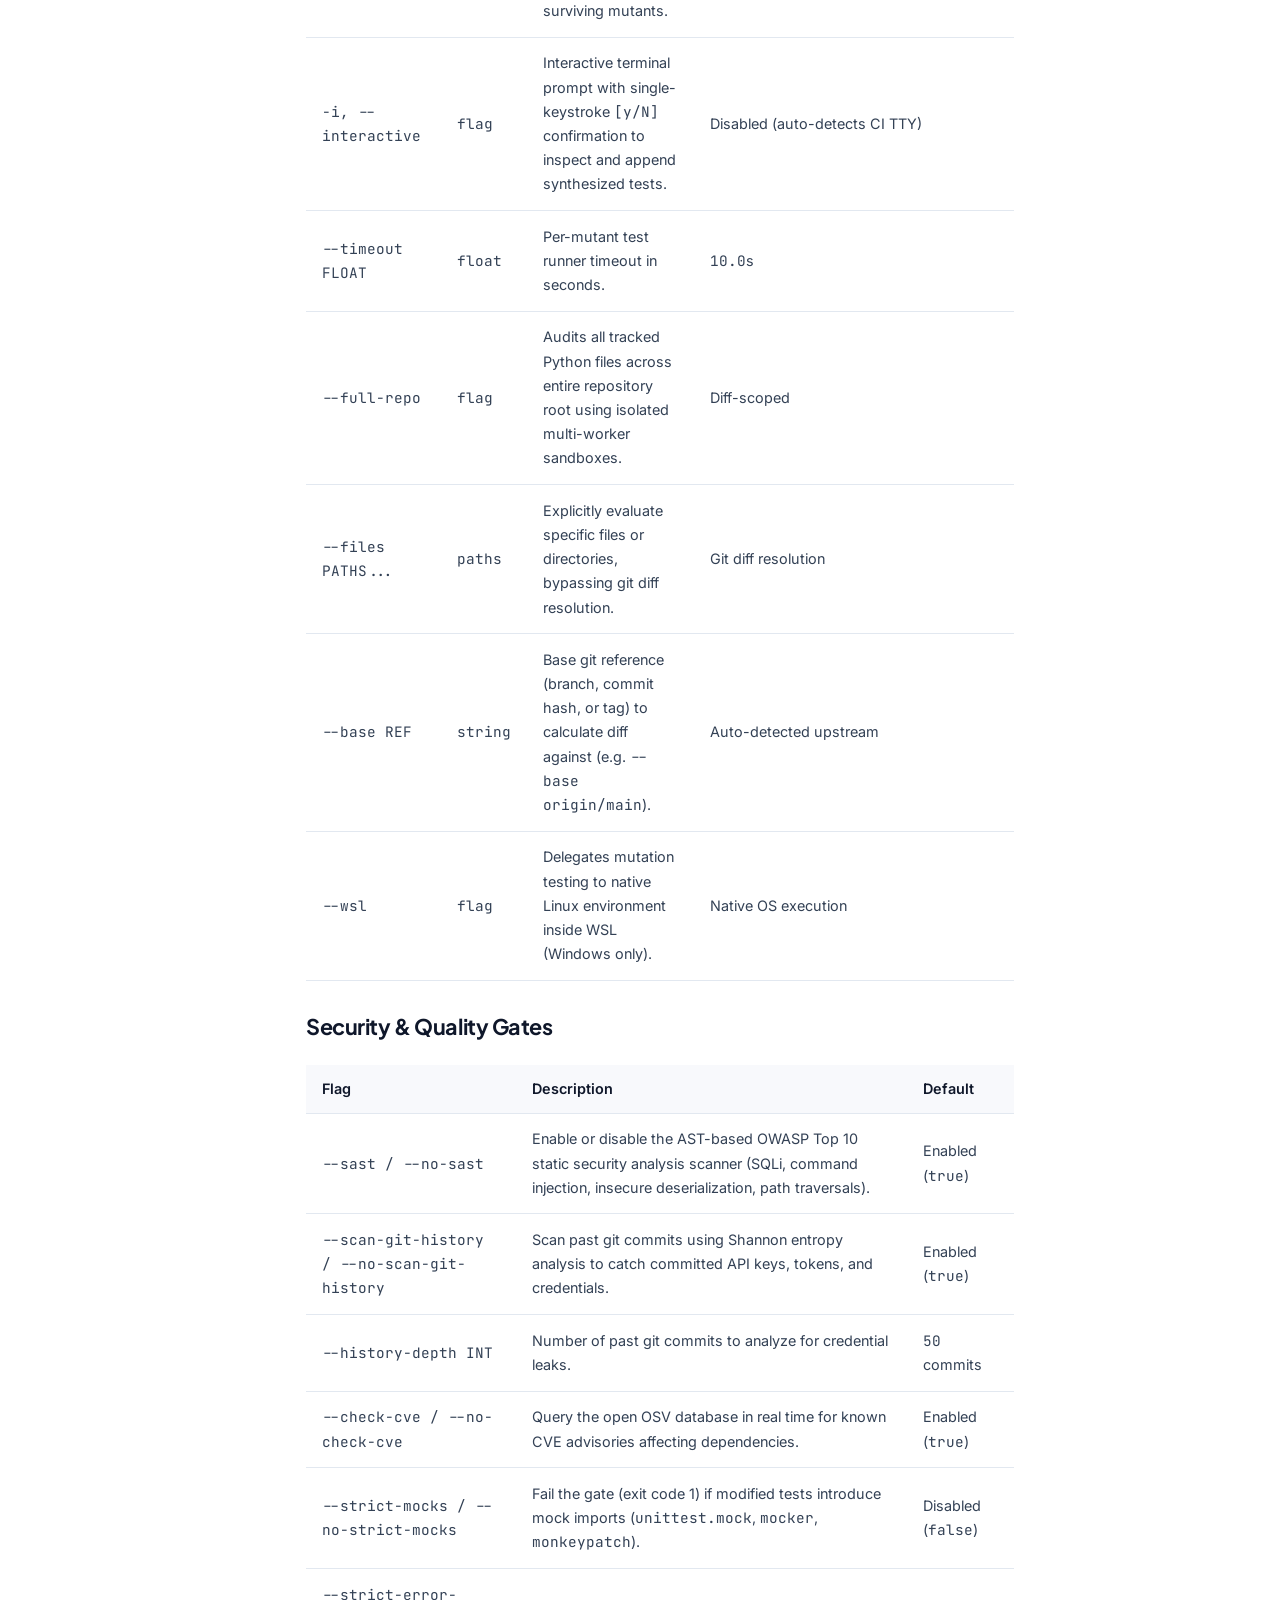
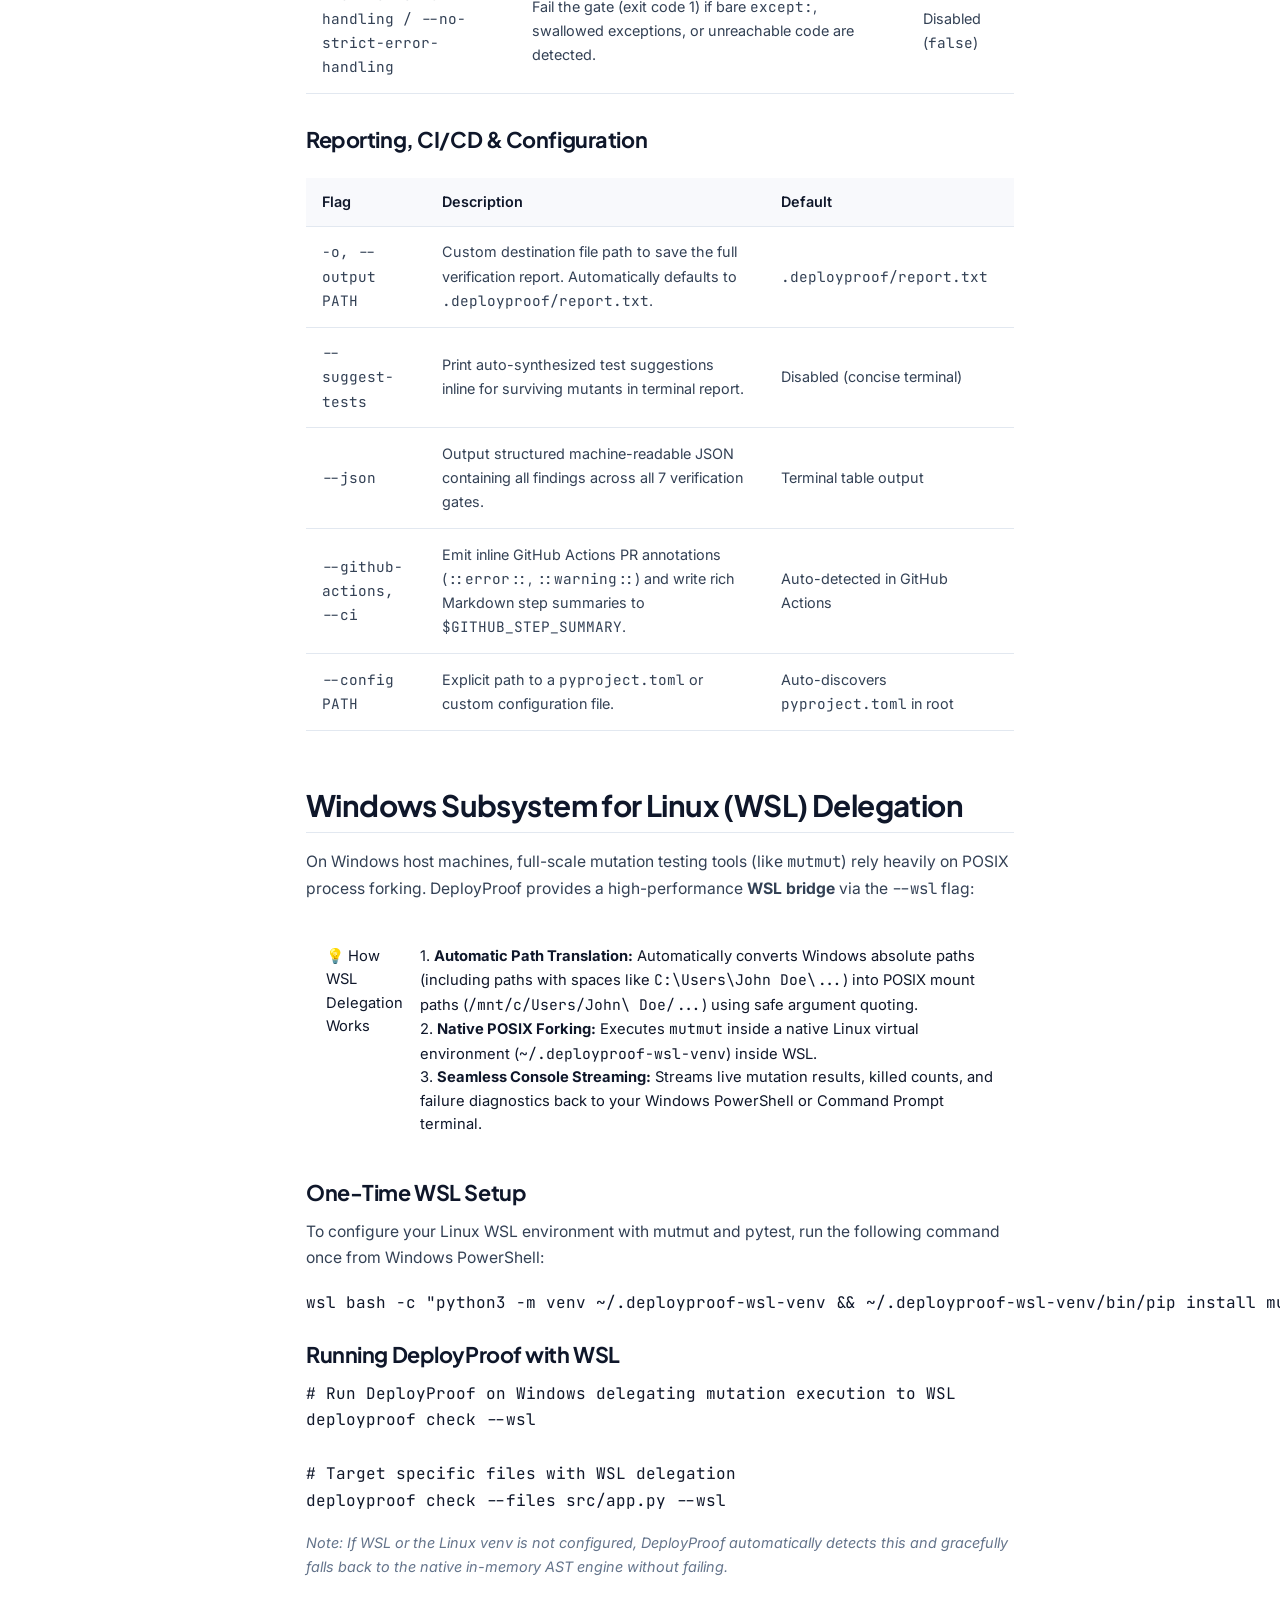
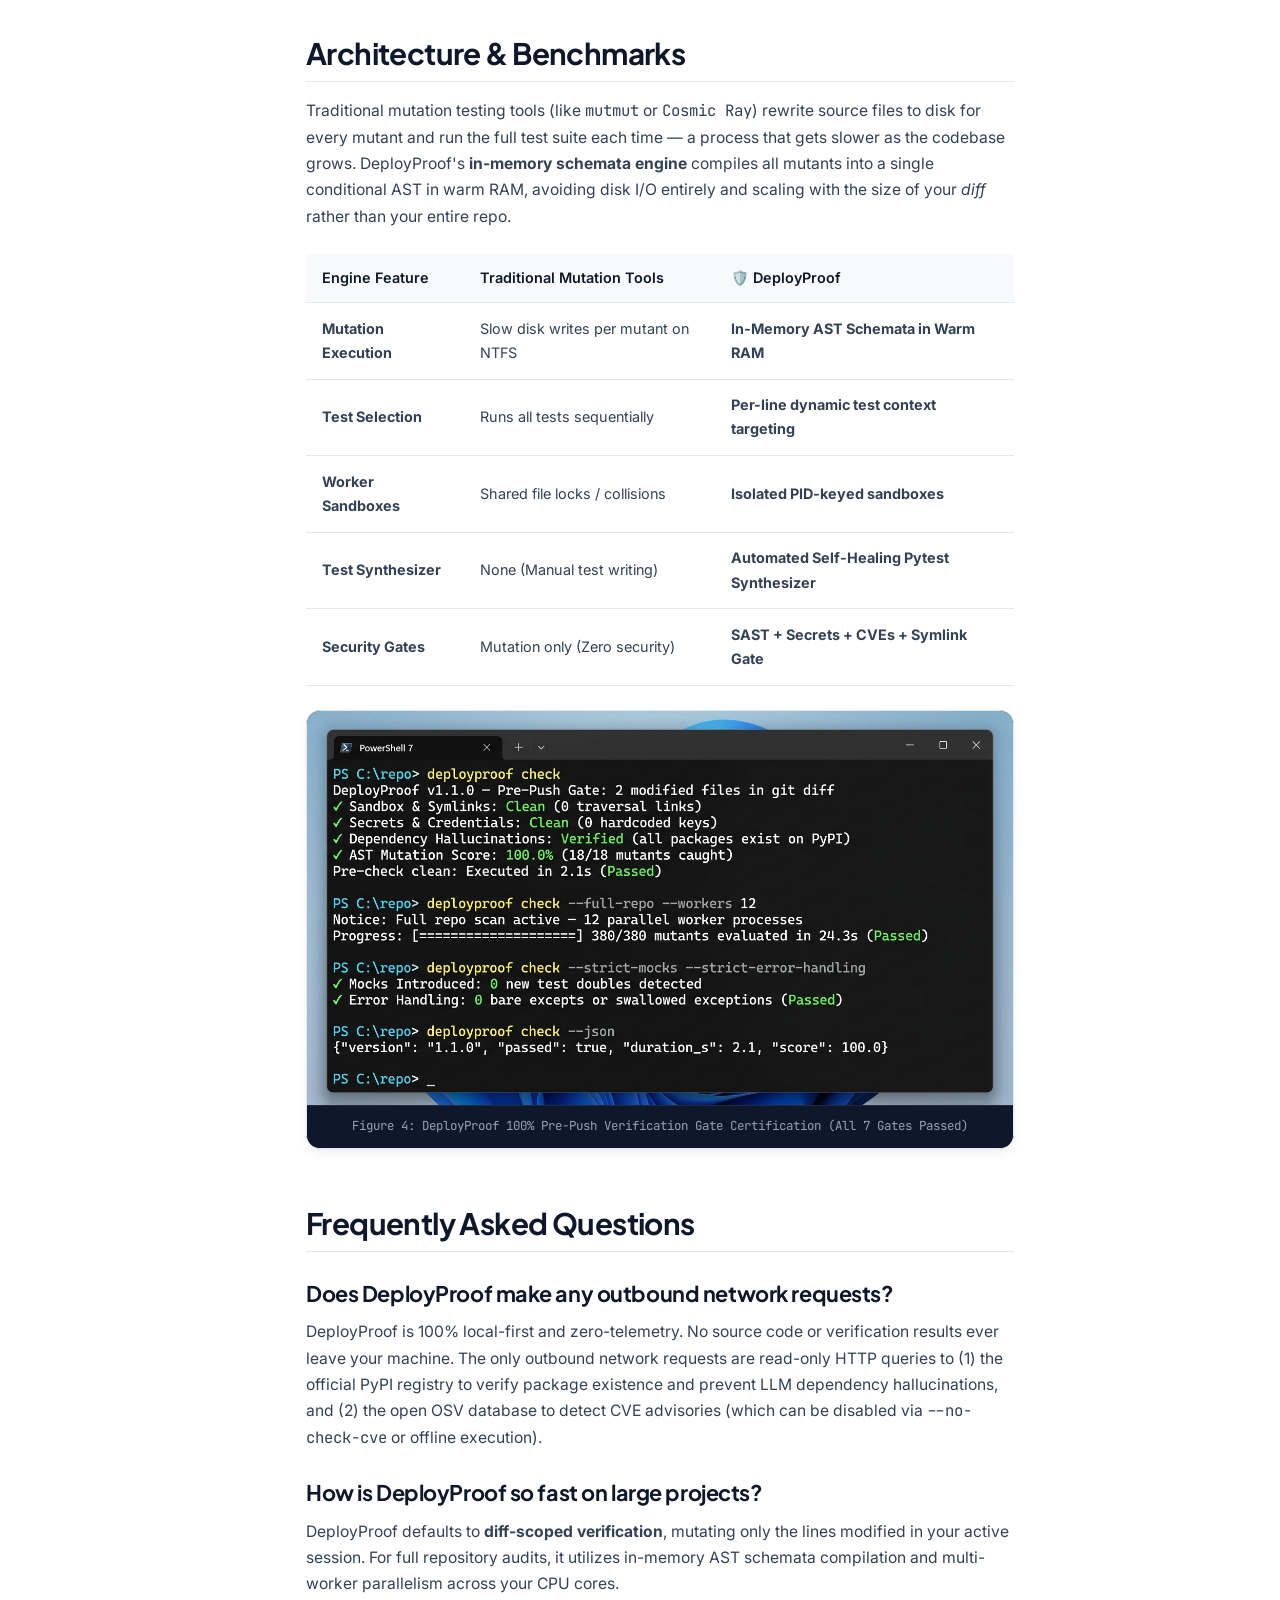
==== commit 9b918b50: "feat(release): DeployProof v1.1.19 - Top Hero Walkthrough Banner & PyPI Release" ====
--- a/docs/index.html
+++ b/docs/index.html
@@ -33,7 +33,7 @@
     "name": "DeployProof",
     "operatingSystem": "Cross-platform (Linux, macOS, Windows)",
     "applicationCategory": "DeveloperApplication",
-    "softwareVersion": "1.1.18",
+    "softwareVersion": "1.1.19",
     "description": "Deterministic pre-push quality and security verification gate for Python codebases featuring in-memory AST mutation testing, credential scanning, and self-healing test synthesis.",
     "url": "https://svspraveen.github.io/deployproof/",
     "downloadUrl": "https://pypi.org/project/deployproof/",
@@ -66,7 +66,7 @@
       <a href="#" class="brand-logo">
         <span>🛡️ DeployProof</span>
       </a>
-      <span class="brand-badge">v1.1.18</span>
+      <span class="brand-badge">v1.1.19</span>
     </div>
 
     <nav class="nav-links">
@@ -150,7 +150,7 @@
       <!-- Hero Section -->
       <section id="hero" class="hero-section">
         <div class="hero-pill">
-          <span>✨ Version 1.1.18 Released &bull; 100% Test Pass Rate (278 Tests)</span>
+          <span>✨ Version 1.1.19 Released &bull; 100% Test Pass Rate (278 Tests)</span>
         </div>
         <h1 class="hero-title">
           The Deterministic Pre-Push Gate for <span class="hero-title-highlight">Modern Python</span>
@@ -467,12 +467,12 @@
         <div class="code-box">
           <div class="code-header"><span>.pre-commit-config.yaml</span><button class="copy-btn" data-clipboard-text="repos:
   - repo: https://github.com/SVSPraveen/deployproof
-    rev: v1.1.18
+    rev: v1.1.19
     hooks:
       - id: deployproof-check">Copy</button></div>
           <div class="code-body"><pre><code>repos:
   - repo: https://github.com/SVSPraveen/deployproof
-    rev: v1.1.18
+    rev: v1.1.19
     hooks:
       - id: deployproof-check</code></pre></div>
         </div>
@@ -588,7 +588,7 @@
               <td><b>--version</b></td>
               <td><code>deployproof --version</code></td>
               <td>Displays the current installed version of DeployProof.</td>
-              <td><code>deployproof 1.1.18</code></td>
+              <td><code>deployproof 1.1.19</code></td>
             </tr>
             <tr>
               <td><b>--help</b></td>
@@ -929,7 +929,7 @@
 
     <div class="footer-bottom">
       <div>Released under the MIT License. &bull; Created & Architected by <a href="https://svspraveen.vercel.app/" target="_blank" rel="noopener">SVS Praveen</a> (<a href="https://github.com/SVSPraveen" target="_blank" rel="noopener">GitHub</a> &bull; <a href="https://www.linkedin.com/in/svs-praveen-s/" target="_blank" rel="noopener">LinkedIn</a>).</div>
-      <div>DeployProof v1.1.18</div>
+      <div>DeployProof v1.1.19</div>
     </div>
   </footer>
 
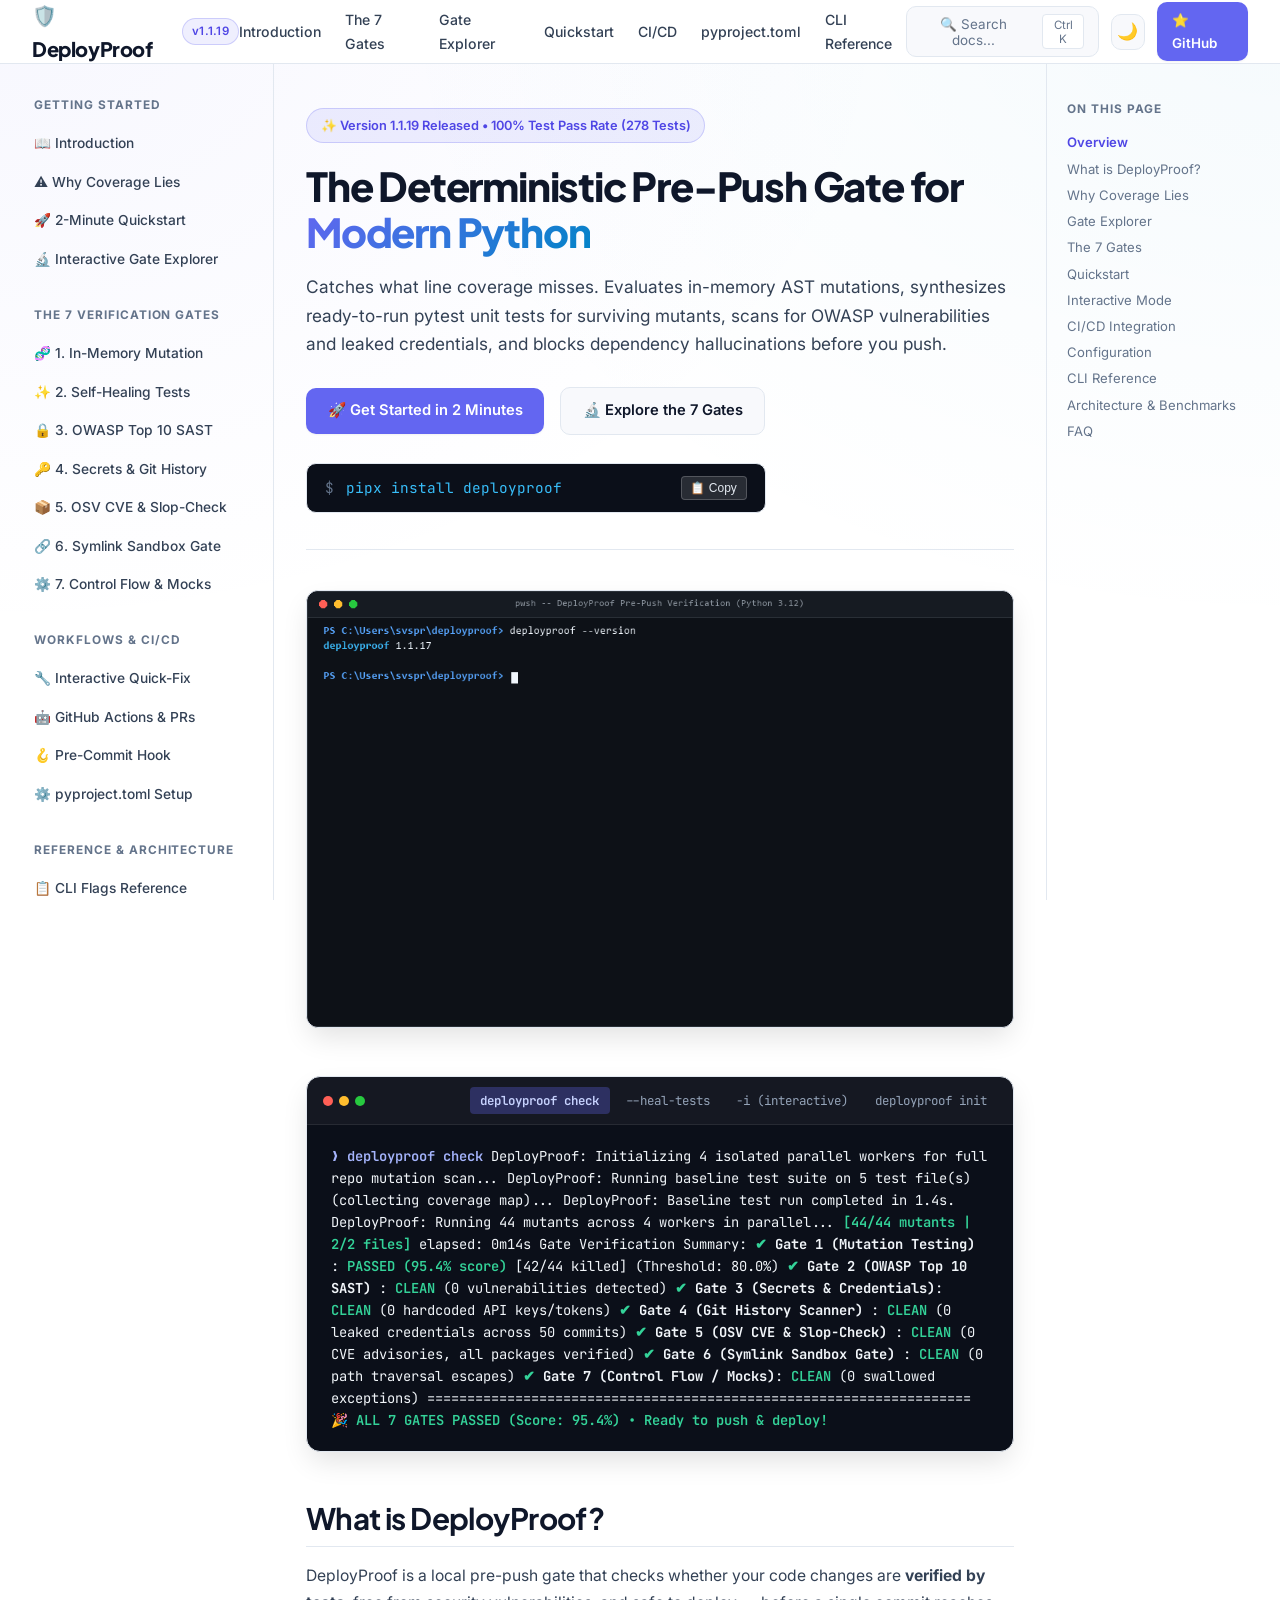
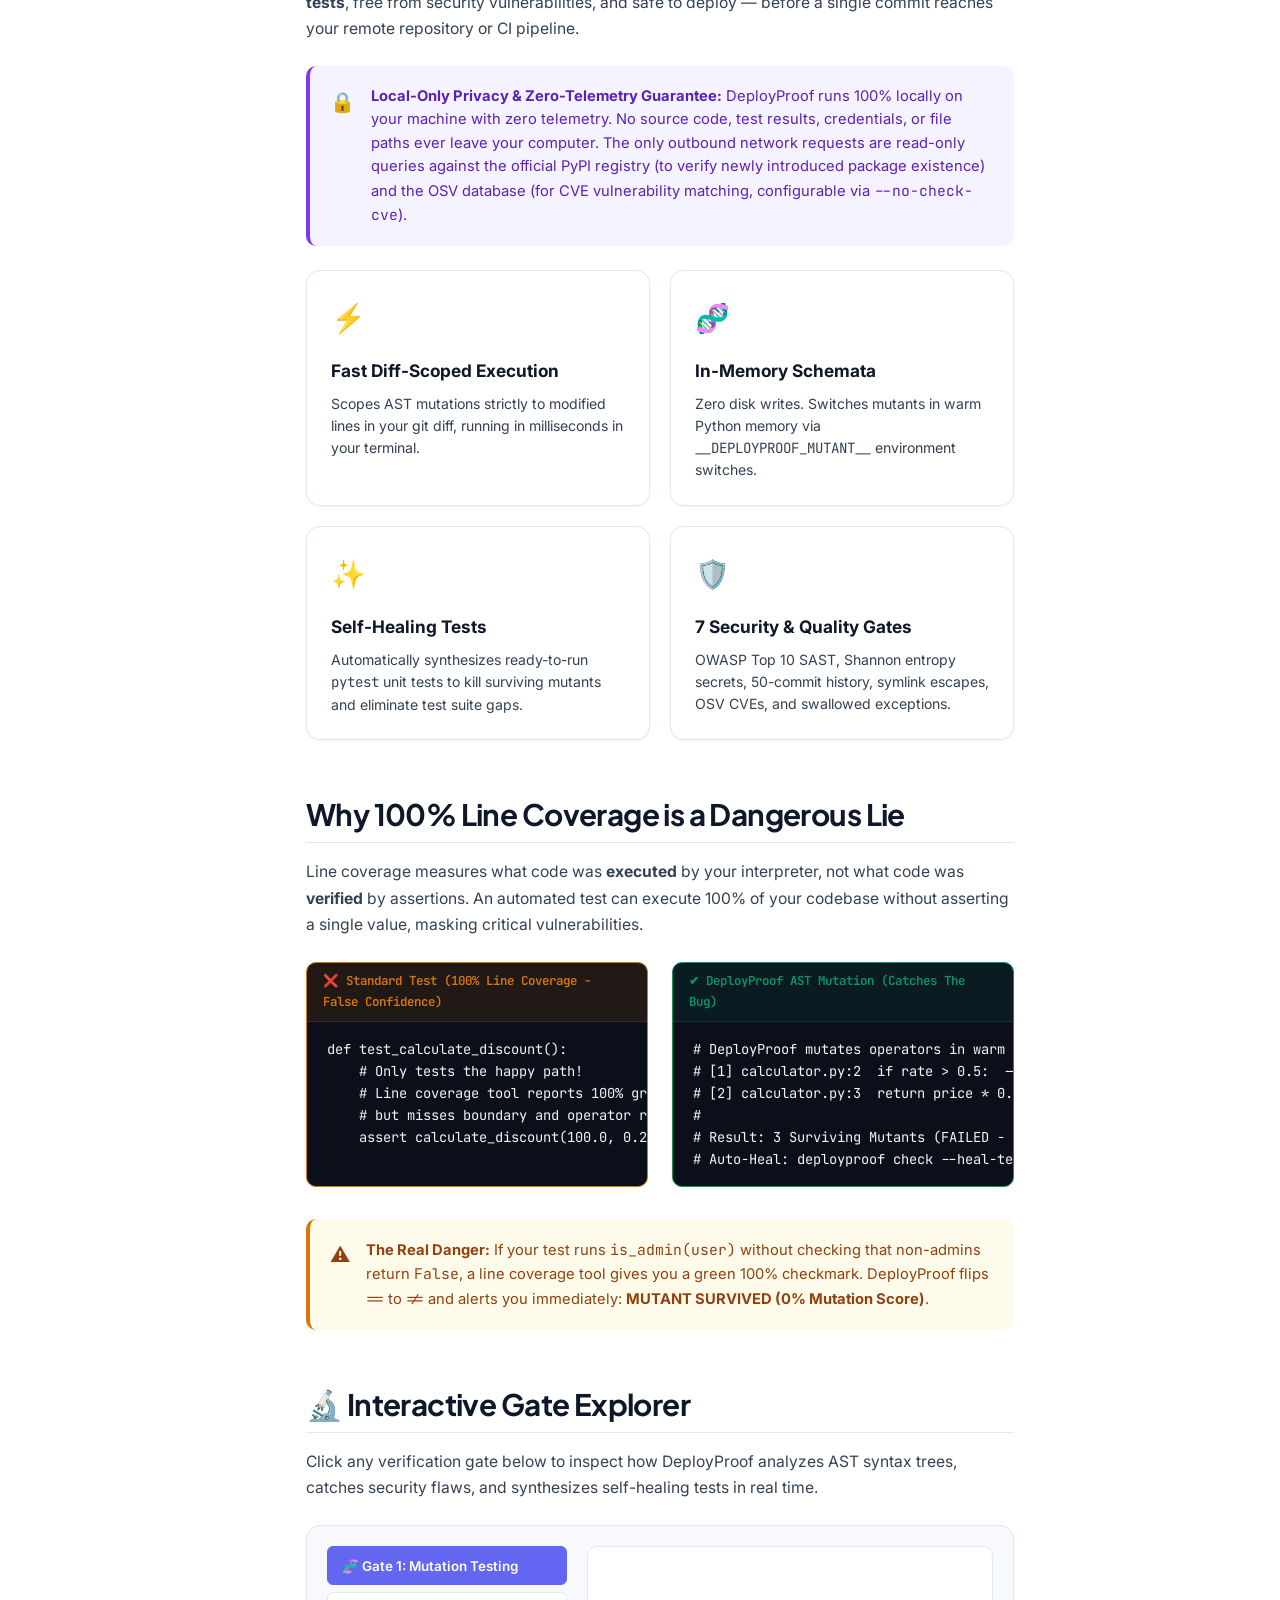
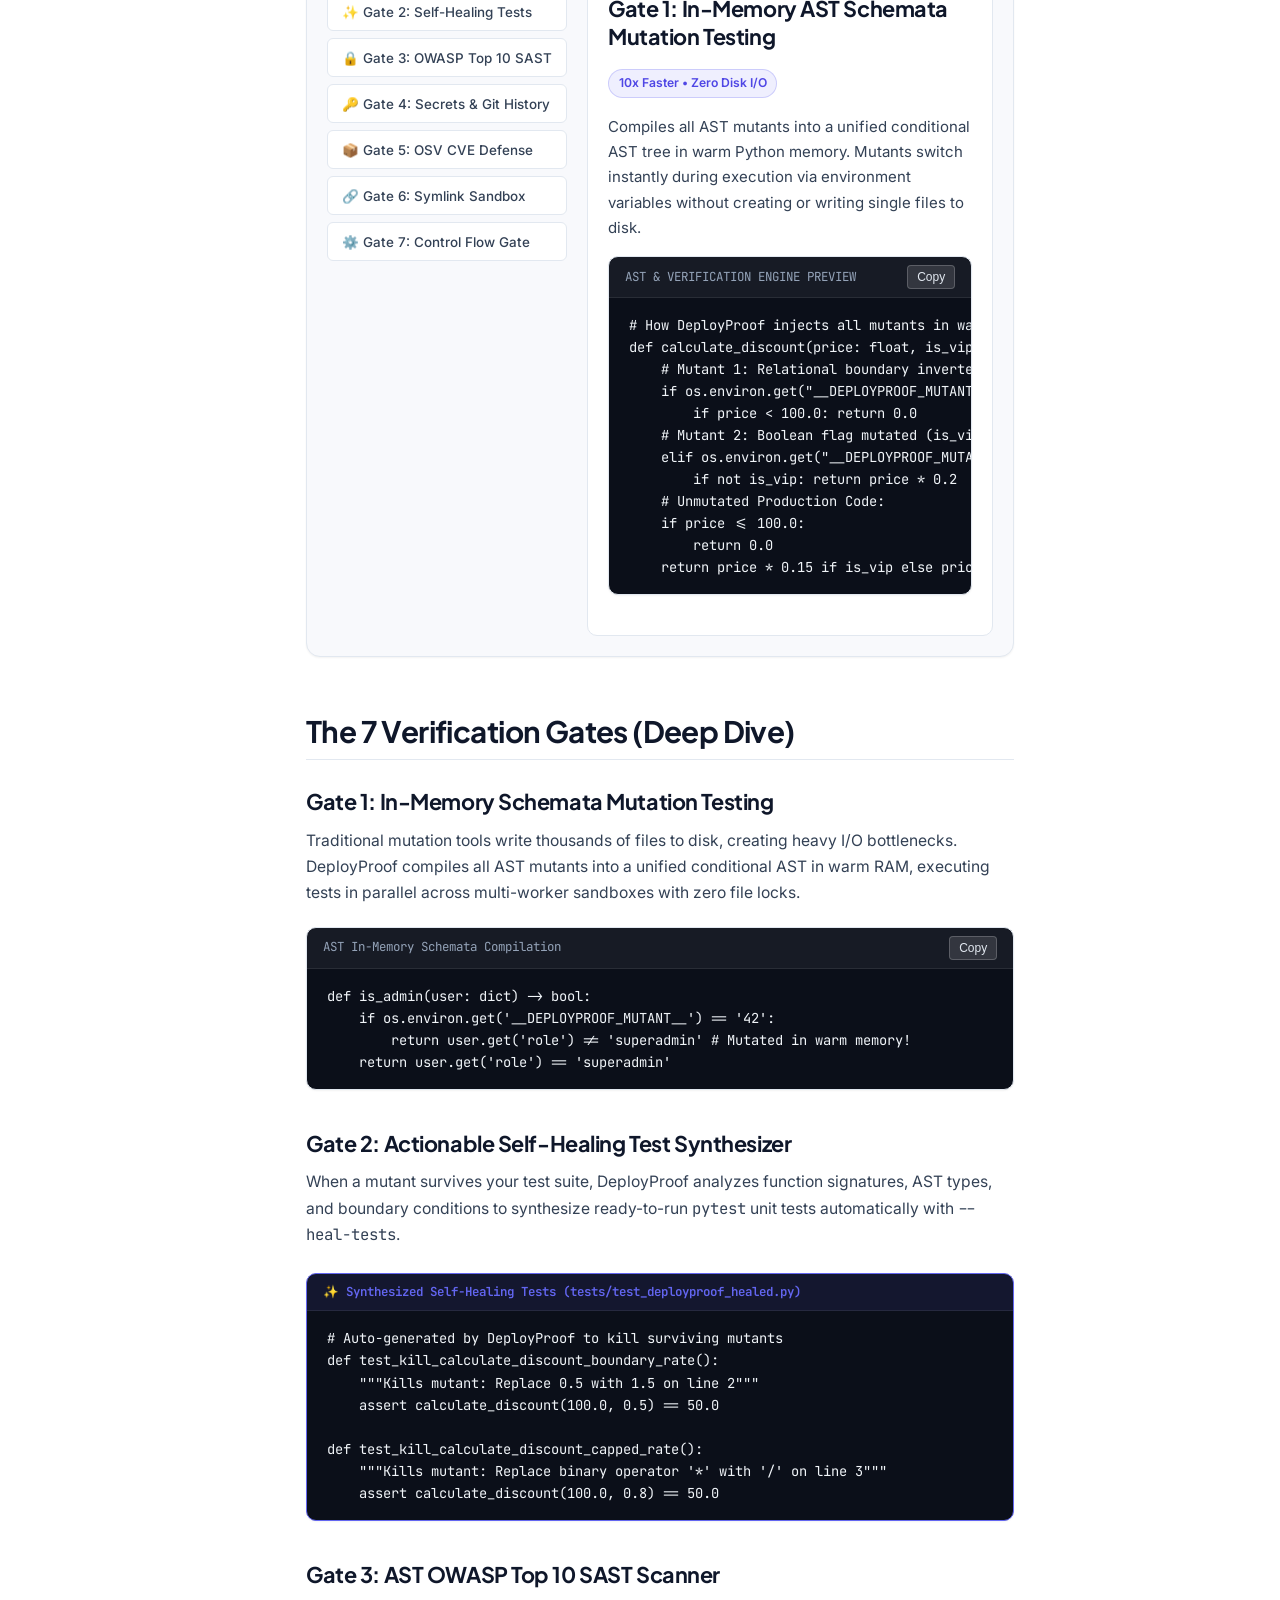
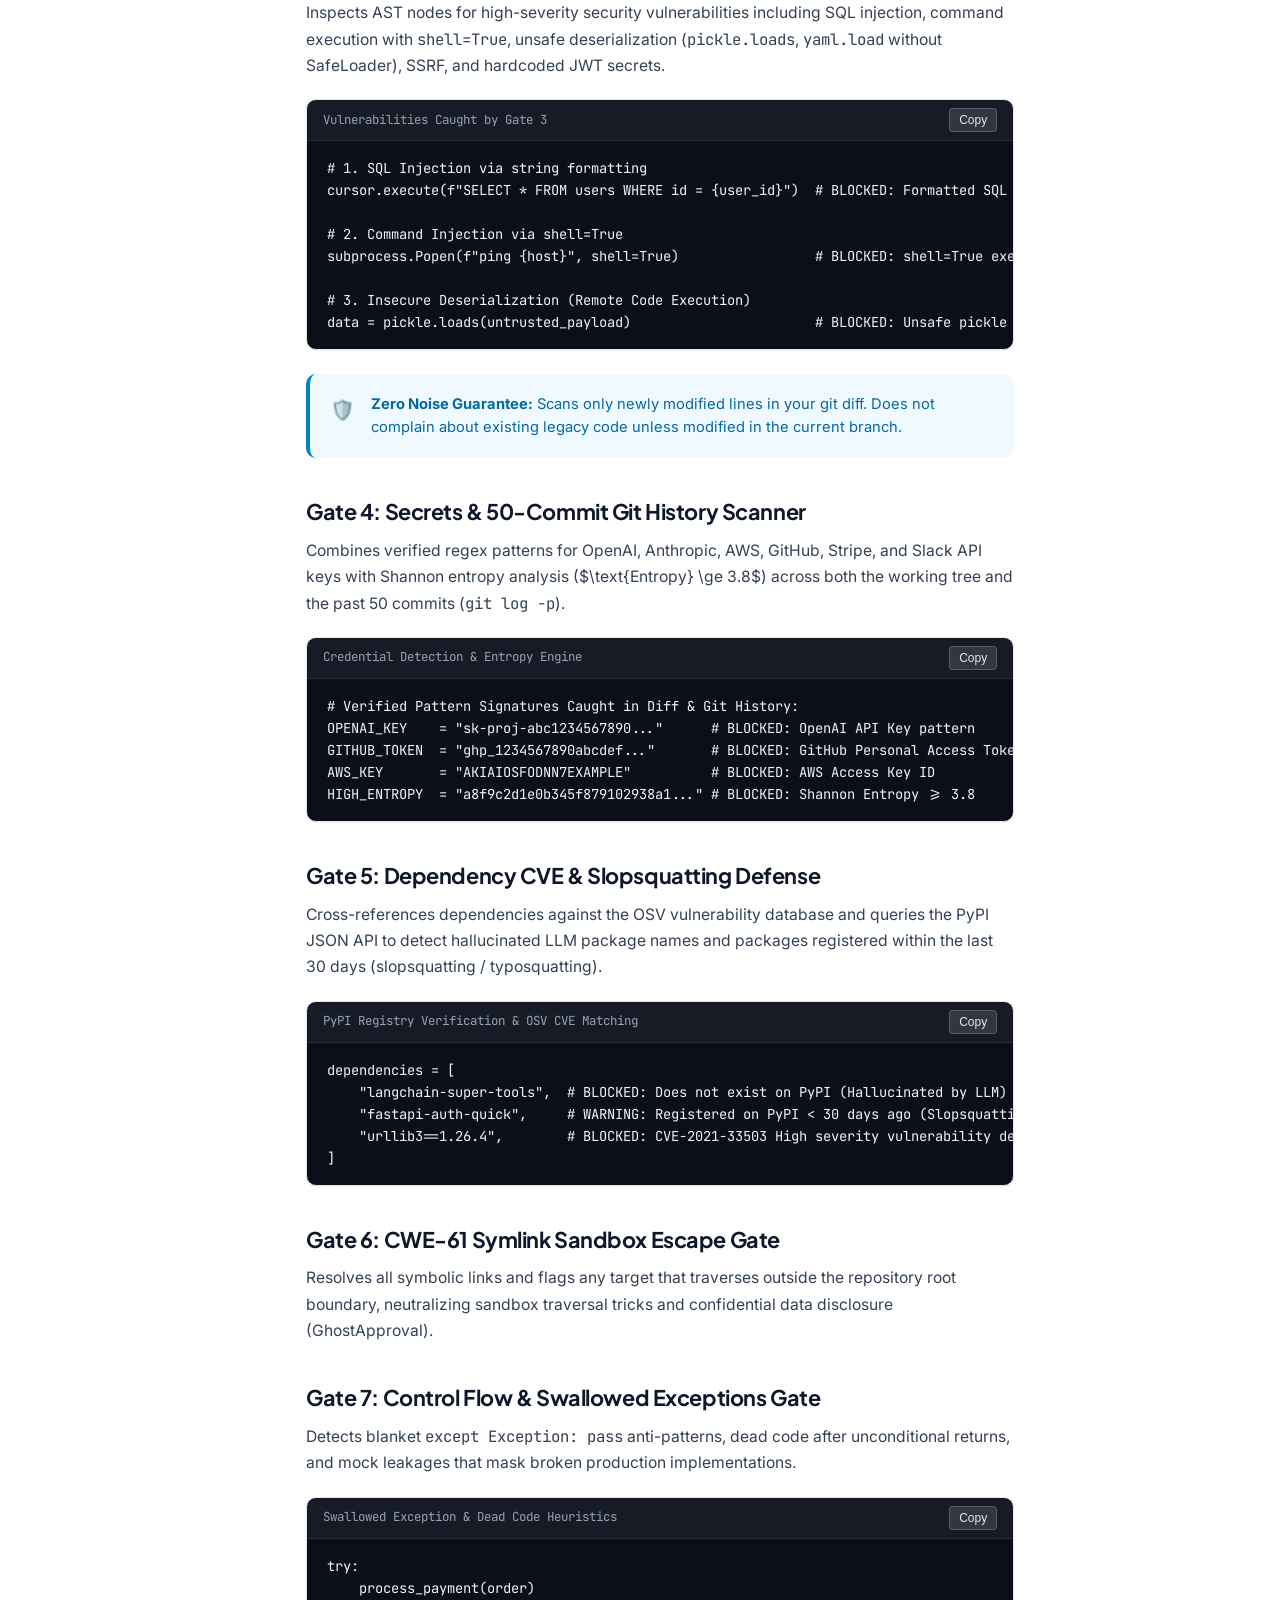
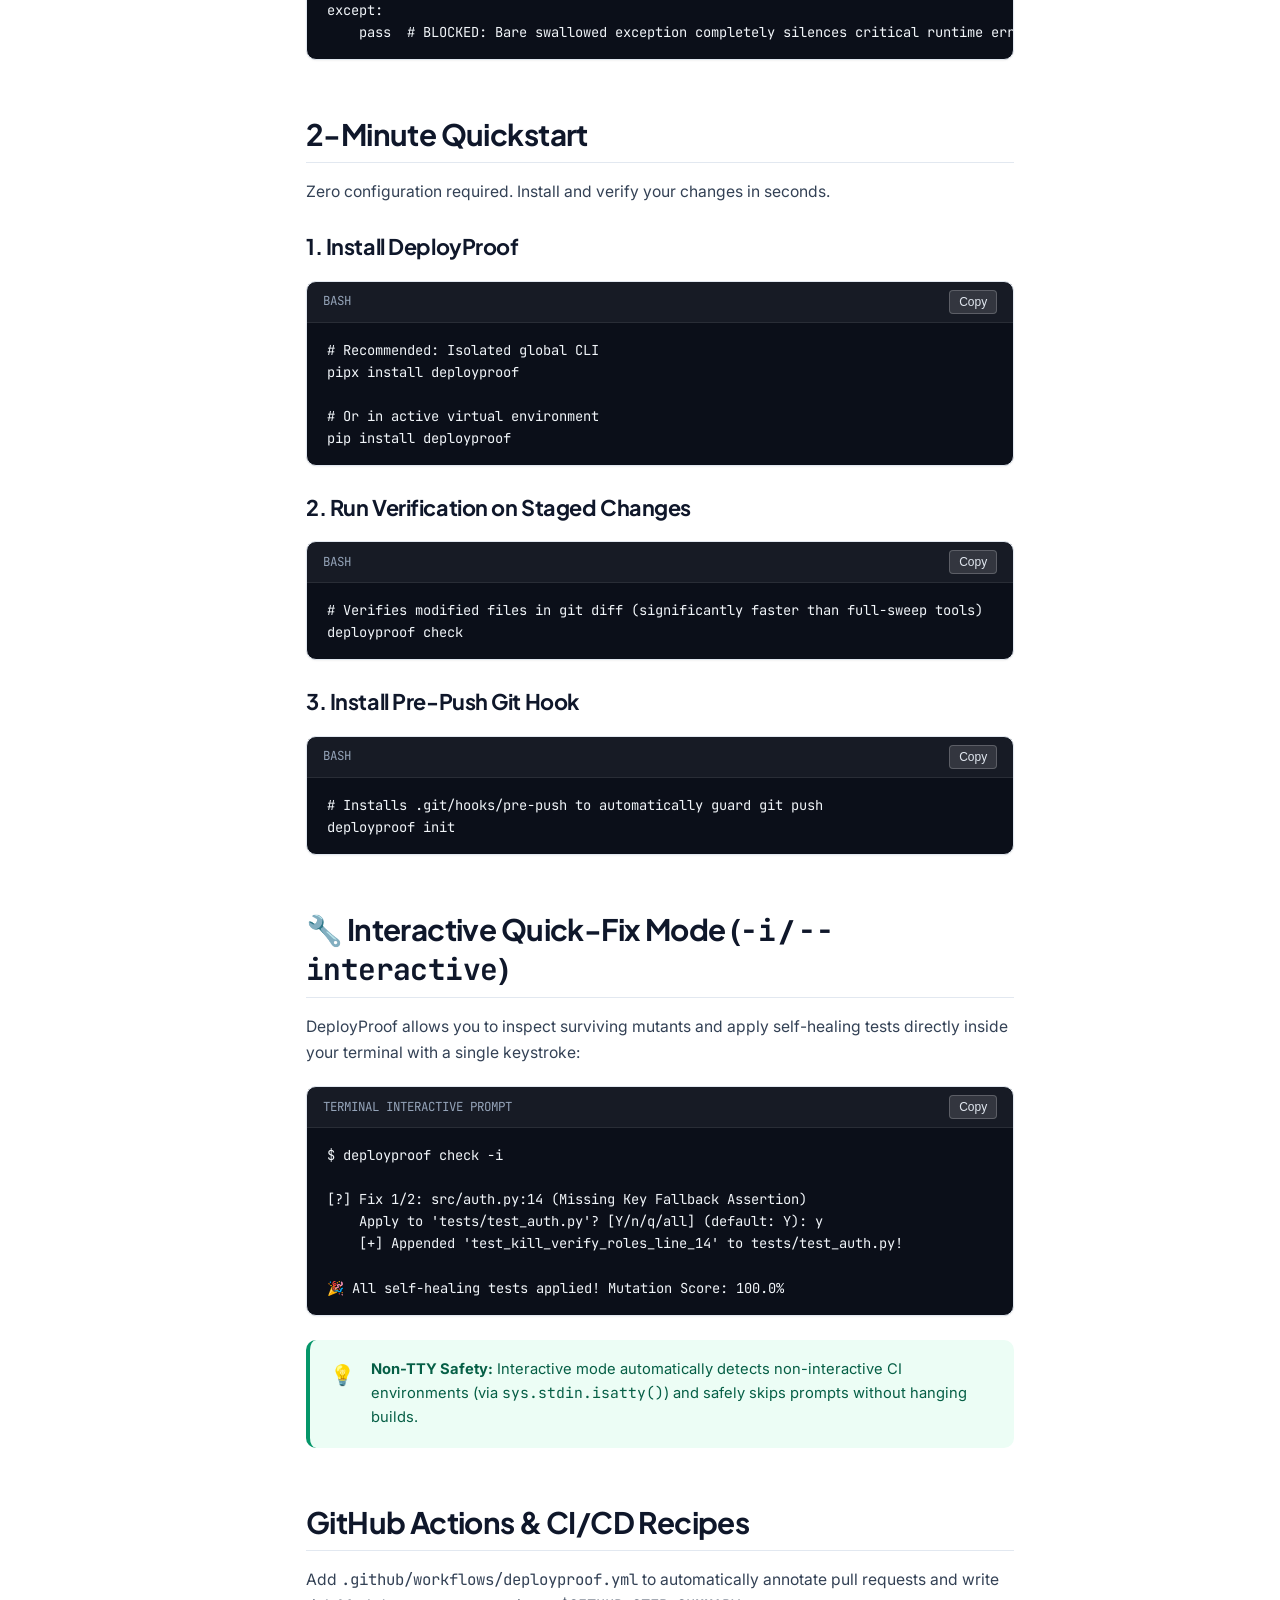
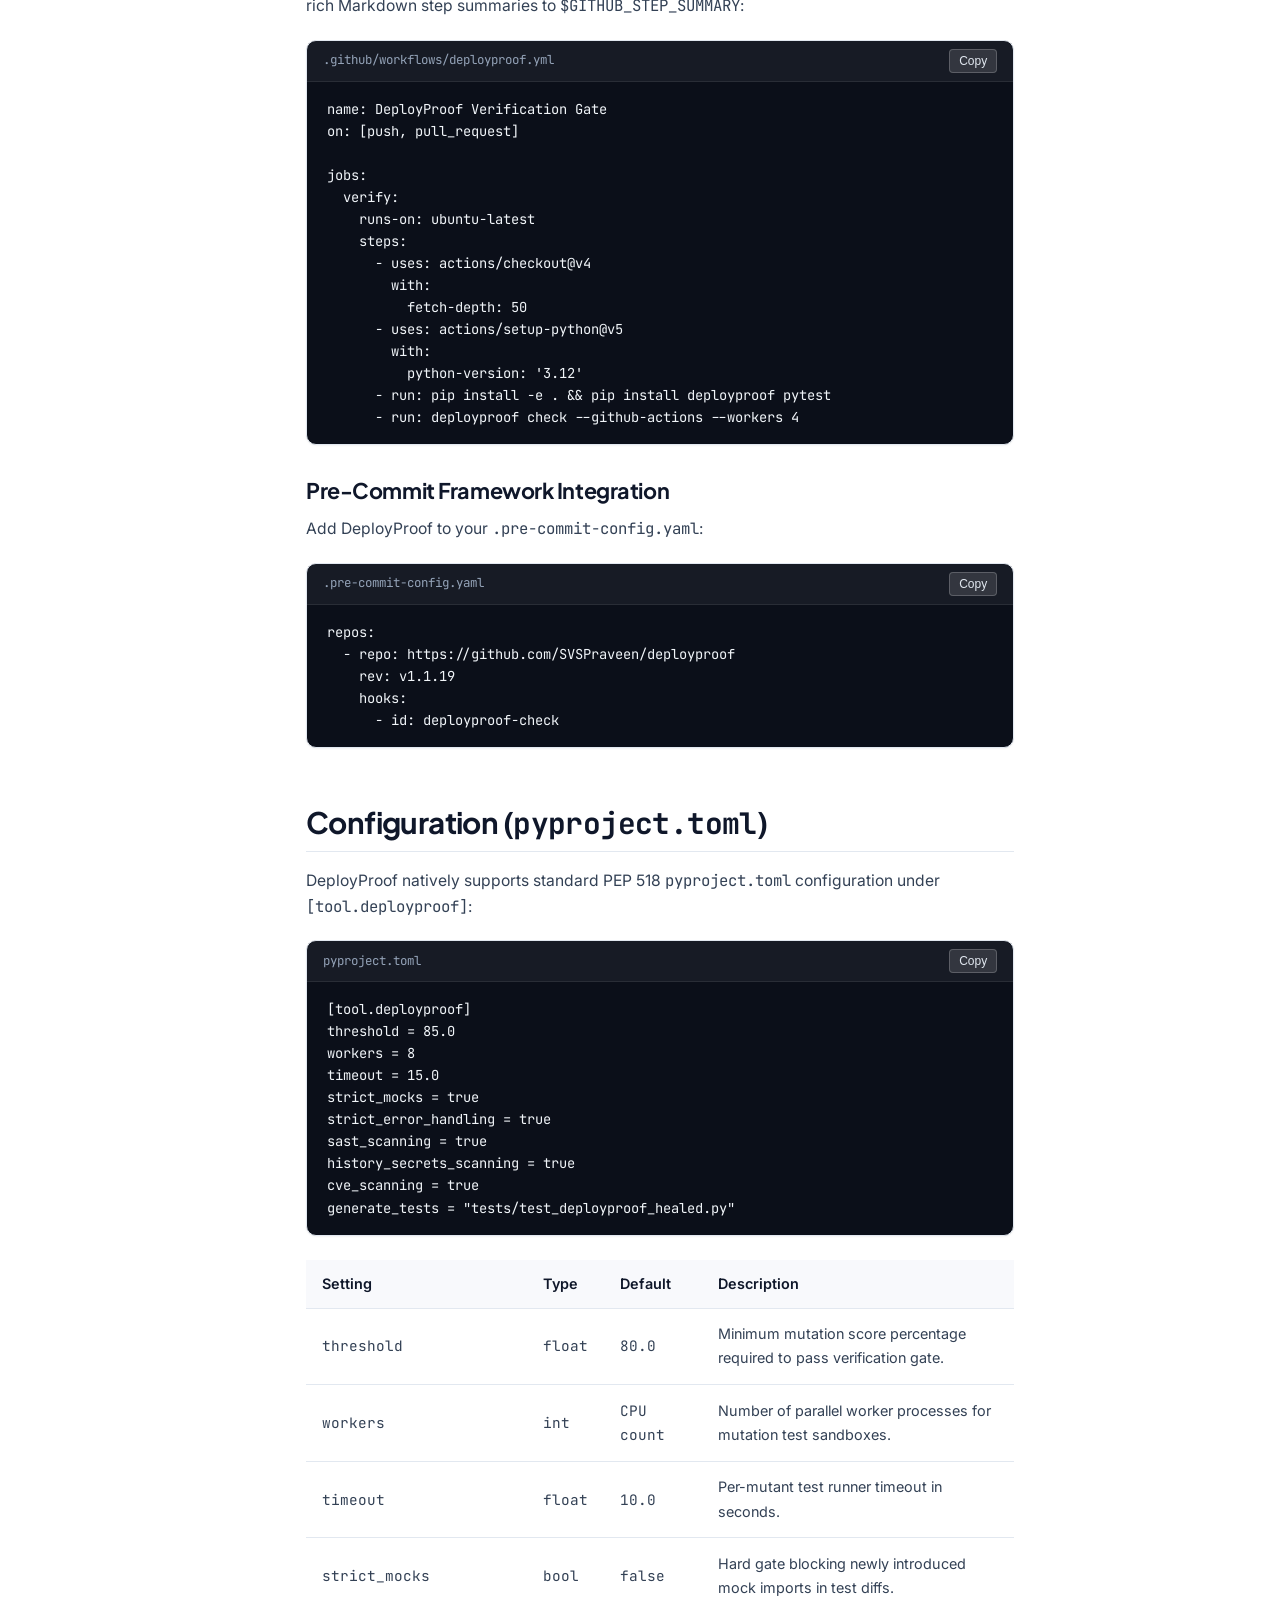
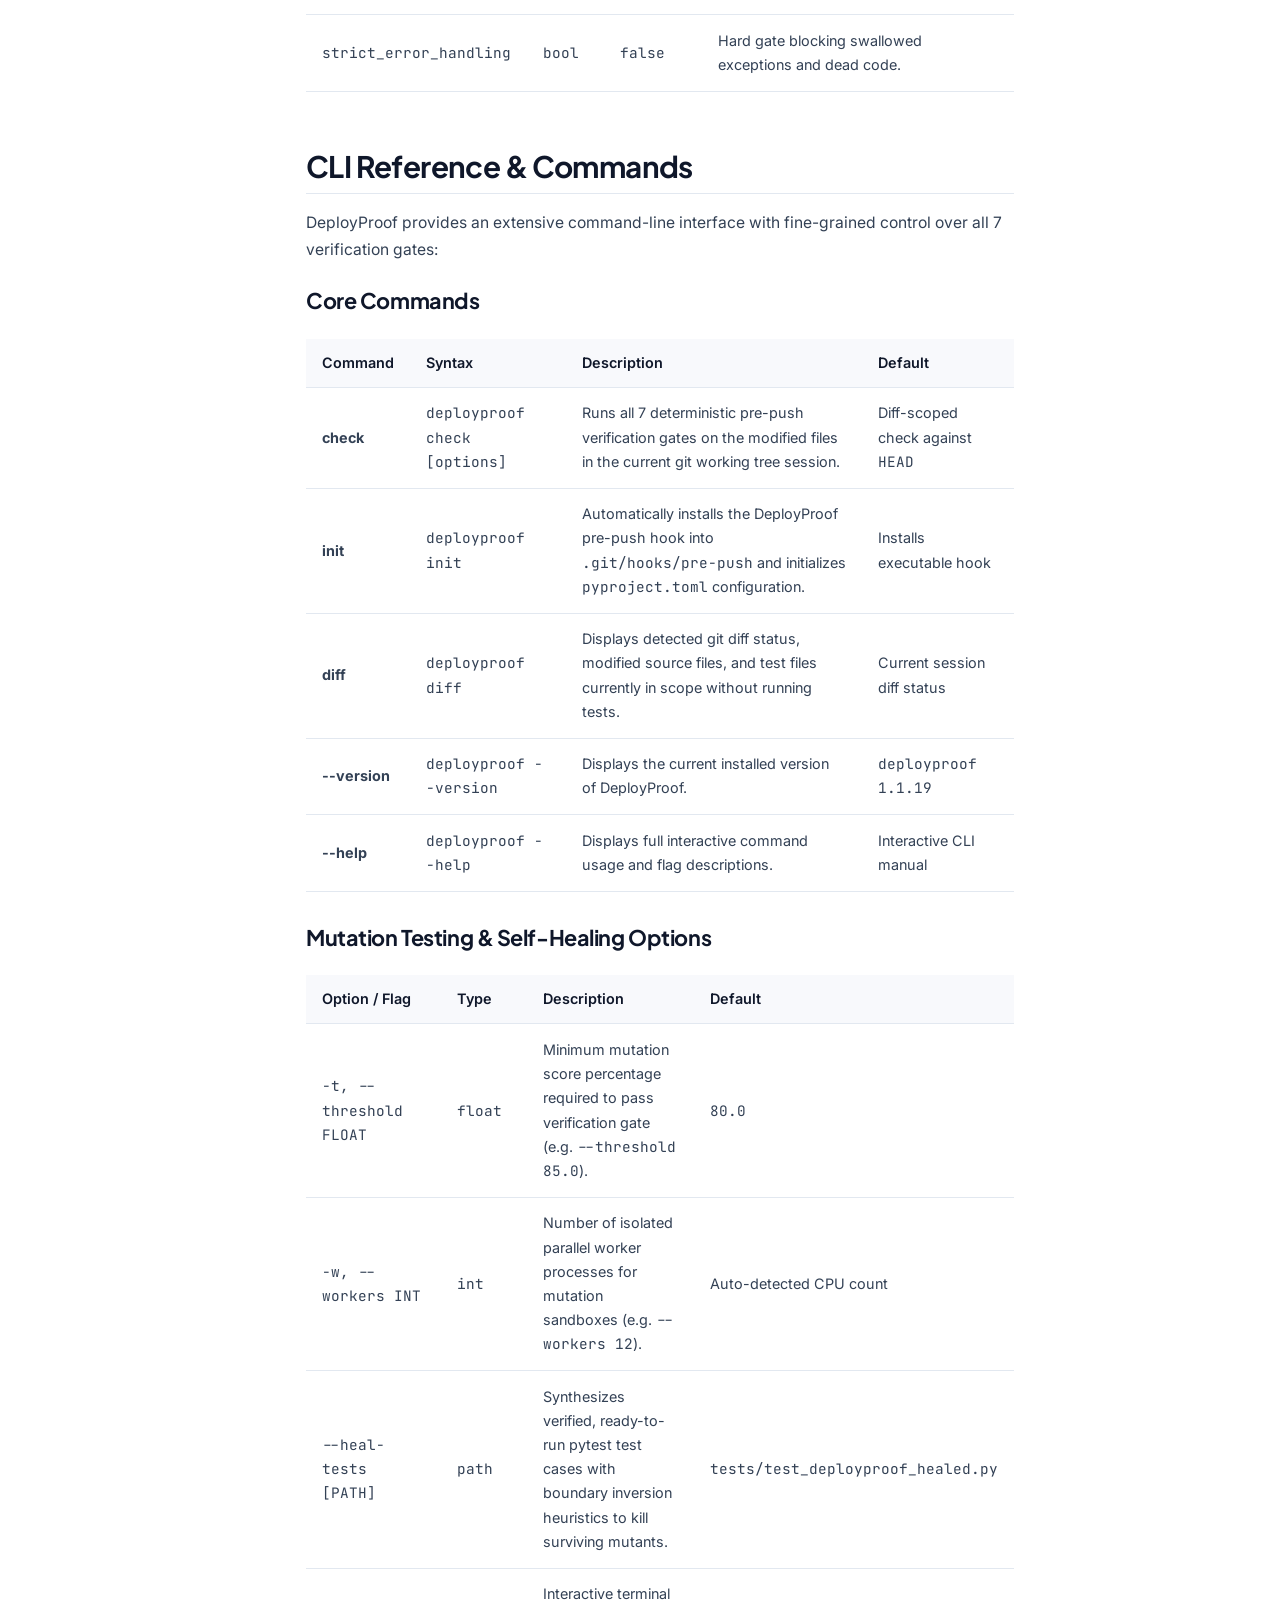
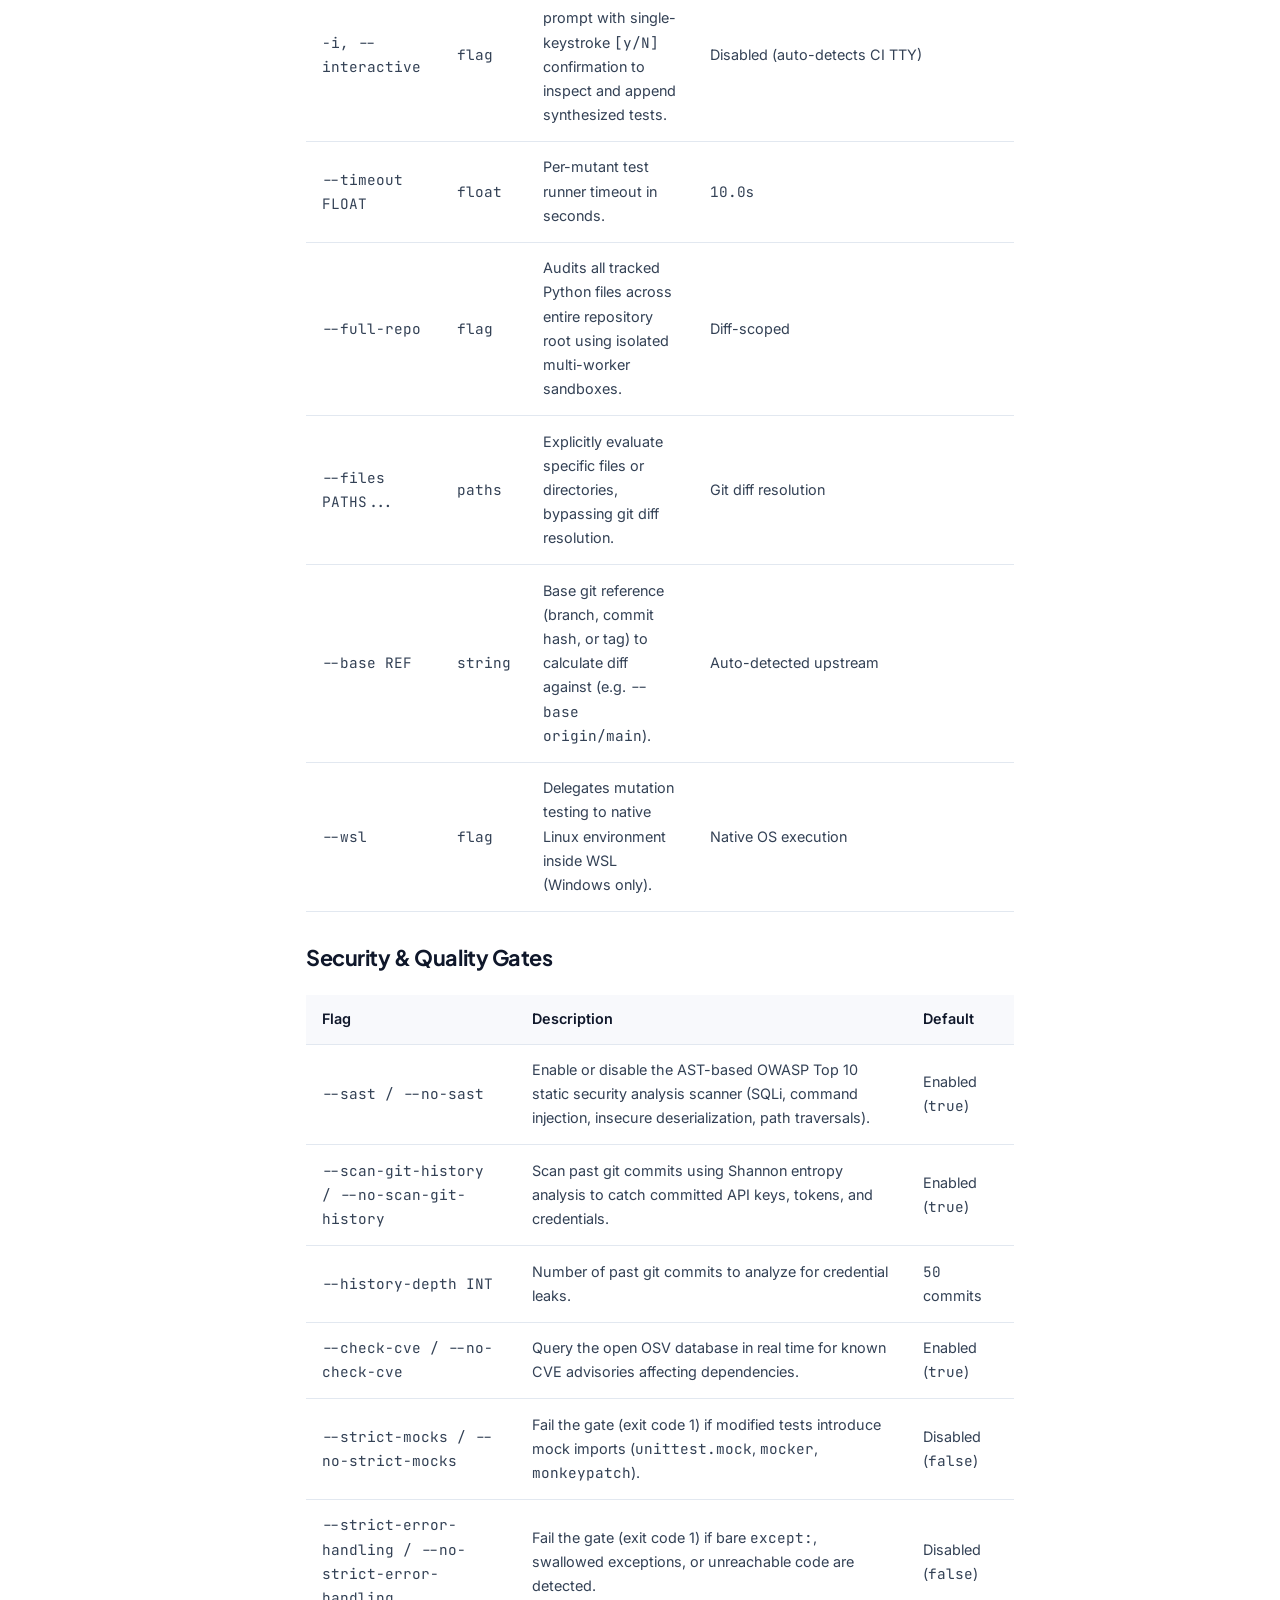
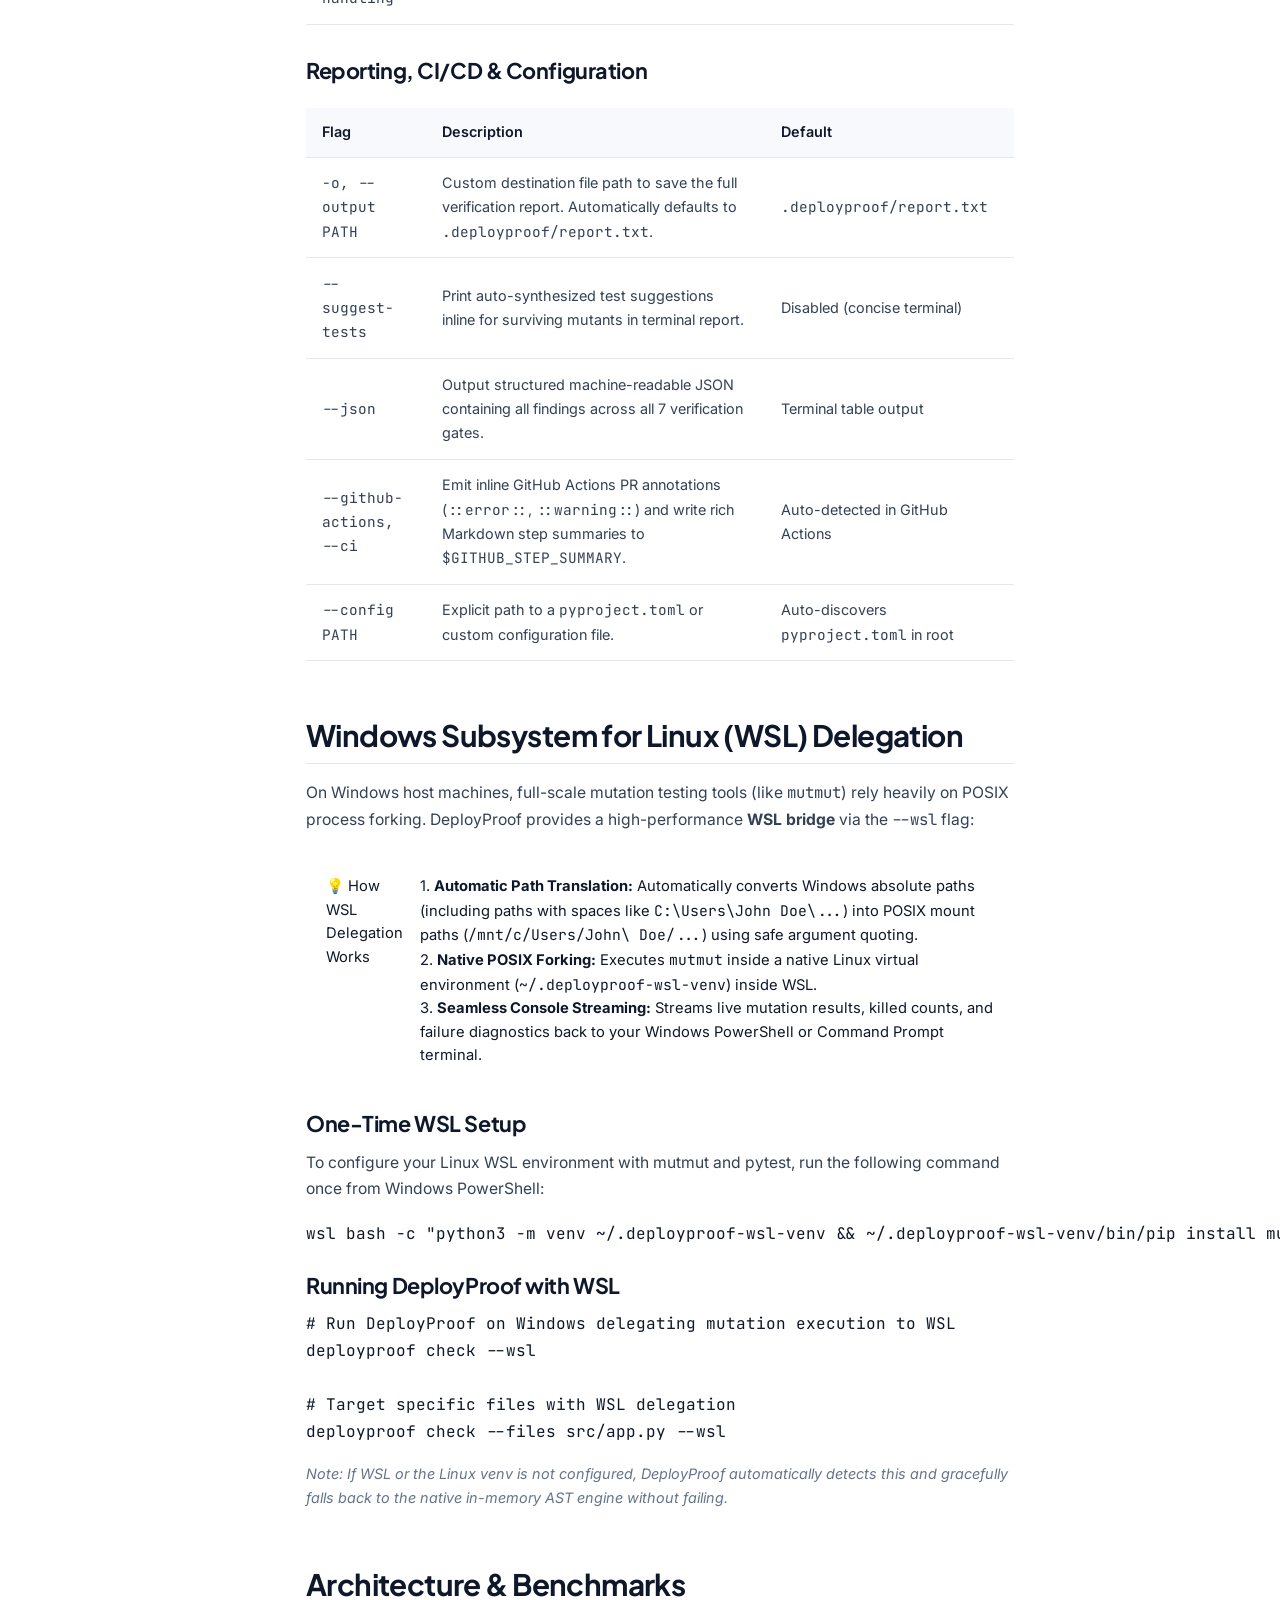
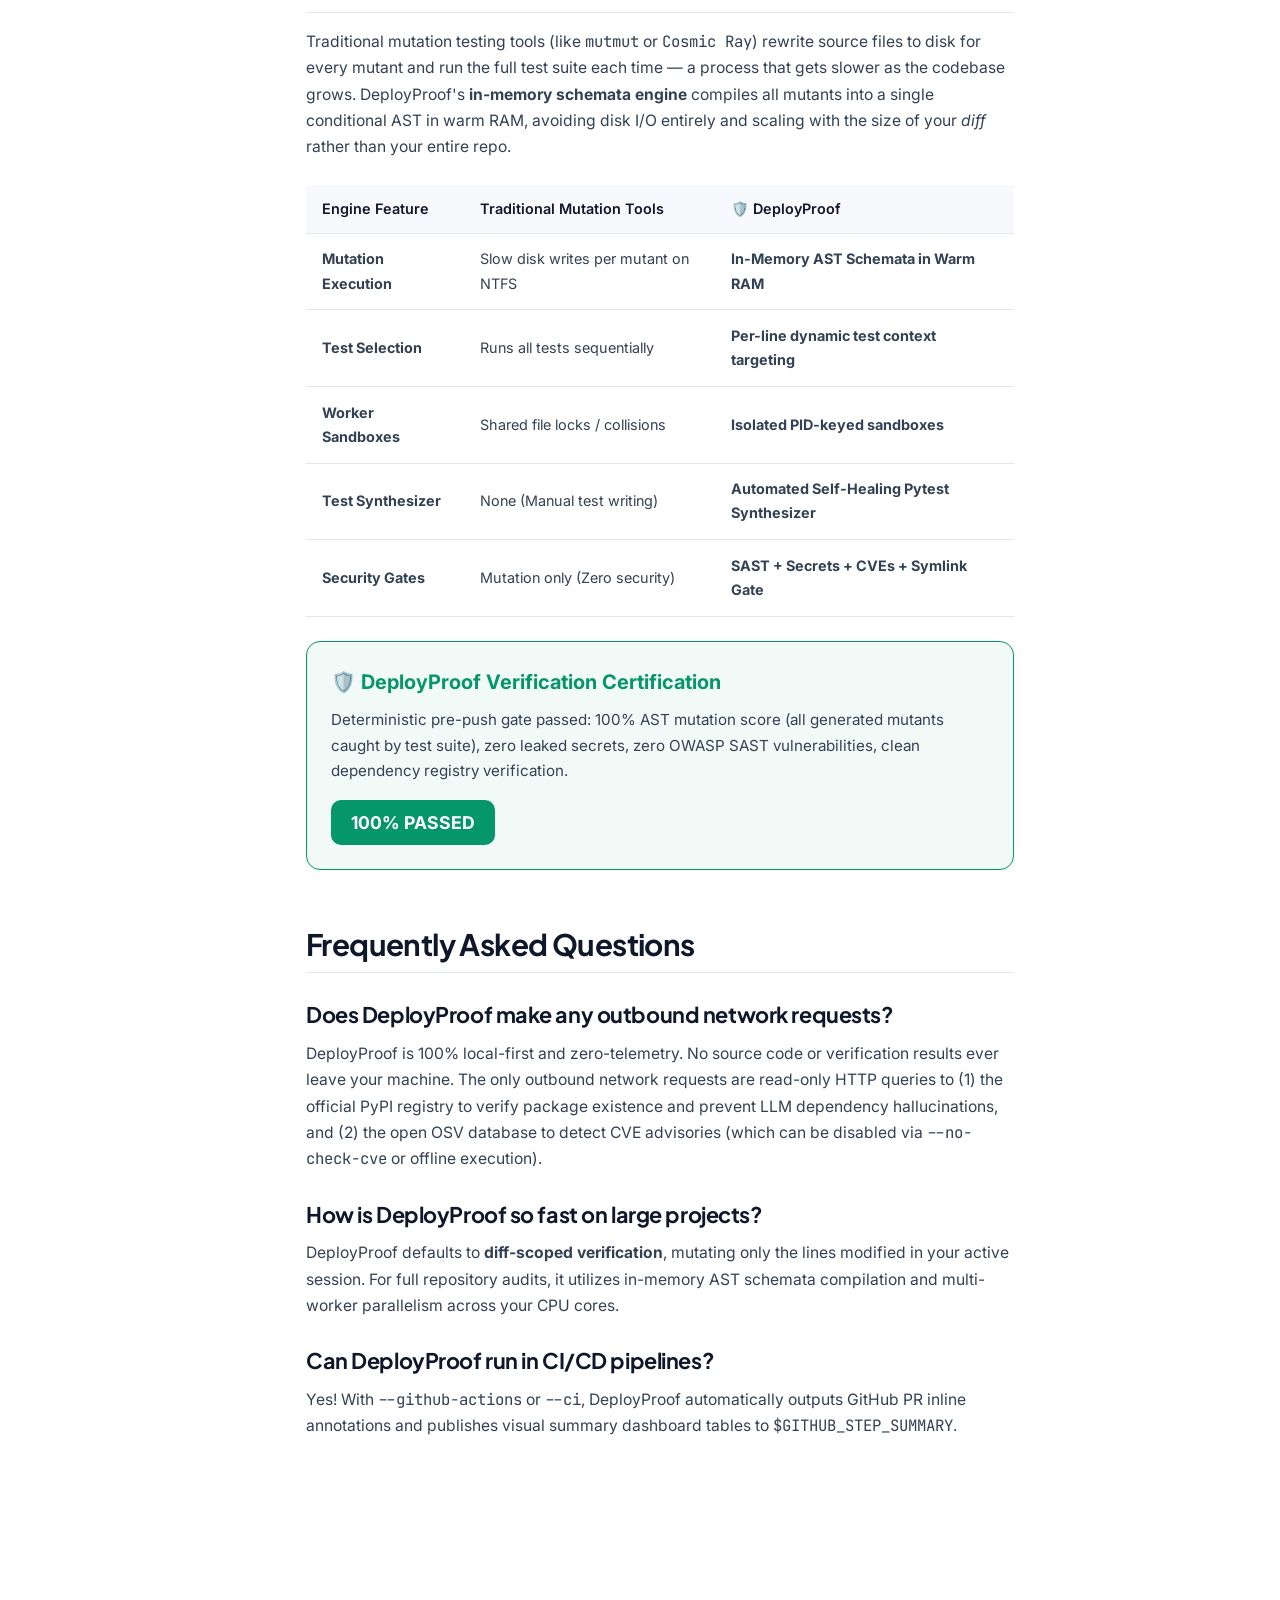
==== commit f044c390: "docs: modernize portal with top hero demo GIF, native comparison cards, and comprehensive CLI refere" ====
--- a/docs/index.html
+++ b/docs/index.html
@@ -15,7 +15,7 @@
   <meta property="og:url" content="https://svspraveen.github.io/deployproof/">
   <meta property="og:title" content="DeployProof — Deterministic Quality & Security Gate for Modern Python">
   <meta property="og:description" content="Deterministic pre-push quality & security gate for modern Python codebases: In-memory AST mutation testing, credential scanning, and self-healing test synthesis. Created by SVS Praveen.">
-  <meta property="og:image" content="https://svspraveen.github.io/deployproof/assets/architecture_7_gates.jpg">
+  <meta property="og:image" content="https://raw.githubusercontent.com/SVSPraveen/deployproof/main/assets/demo.gif">
   <meta property="og:site_name" content="DeployProof Documentation">
 
   <!-- Twitter / X -->
@@ -23,7 +23,7 @@
   <meta name="twitter:url" content="https://svspraveen.github.io/deployproof/">
   <meta name="twitter:title" content="DeployProof — Deterministic Quality & Security Gate for Modern Python">
   <meta name="twitter:description" content="Deterministic pre-push quality & security gate for modern Python codebases: In-memory AST mutation testing, credential scanning, and self-healing test synthesis.">
-  <meta name="twitter:image" content="https://svspraveen.github.io/deployproof/assets/architecture_7_gates.jpg">
+  <meta name="twitter:image" content="https://raw.githubusercontent.com/SVSPraveen/deployproof/main/assets/demo.gif">
 
   <!-- JSON-LD Structured Data for Google / Search Engines -->
   <script type="application/ld+json">
@@ -171,10 +171,9 @@
         </div>
       </section>
 
-      <!-- Architecture Hero Diagram Banner (LangGraph Style) -->
-      <div class="doc-banner-container" style="margin: 2rem 0 3rem 0;">
-        <img src="assets/architecture_7_gates.jpg" alt="DeployProof 7 Verification Gates Architecture Diagram" class="doc-diagram-img" />
-        <div class="diagram-caption">Figure 1: The 7 Verification Gates Pipeline Architecture (Diff-Scoped In-Memory Evaluation)</div>
+      <!-- High-Fidelity Animated Terminal Walkthrough Hero -->
+      <div class="doc-banner-container" style="margin: 2rem 0 3rem 0; border-radius: 12px; overflow: hidden; box-shadow: var(--shadow-lg); border: 1px solid var(--border-color);">
+        <img src="assets/demo.gif" alt="DeployProof In-Memory AST Mutation Testing & Verification Walkthrough" style="width: 100%; display: block; border-radius: 12px;" />
       </div>
 
       <!-- Interactive Terminal Playground -->
@@ -245,9 +244,29 @@
           Line coverage measures what code was <b>executed</b> by your interpreter, not what code was <b>verified</b> by assertions. An automated test can execute 100% of your codebase without asserting a single value, masking critical vulnerabilities.
         </p>
 
-        <div class="doc-banner-container" style="margin: 1.5rem 0 2rem 0;">
-          <img src="assets/terminal_findings.jpg" alt="Real DeployProof Diff Scan Detecting Surviving AST Mutants" class="doc-diagram-img" />
-          <div class="diagram-caption">Figure 2: Real-World Terminal Output — DeployProof Detecting Surviving AST Mutants and Unverified Logic</div>
+        <div class="code-comparison-grid" style="display: grid; grid-template-columns: repeat(auto-fit, minmax(300px, 1fr)); gap: 1.5rem; margin: 1.5rem 0 2rem 0;">
+          <div class="code-box" style="margin: 0; border-color: var(--accent-amber);">
+            <div class="code-header" style="background: rgba(217, 119, 6, 0.1); color: var(--accent-amber); font-weight: 600;">
+              <span>❌ Standard Test (100% Line Coverage - False Confidence)</span>
+            </div>
+            <div class="code-body"><pre><code>def test_calculate_discount():
+    # Only tests the happy path!
+    # Line coverage tool reports 100% green,
+    # but misses boundary and operator regressions.
+    assert calculate_discount(100.0, 0.2) == 80.0</code></pre></div>
+          </div>
+
+          <div class="code-box" style="margin: 0; border-color: var(--accent-emerald);">
+            <div class="code-header" style="background: rgba(5, 150, 105, 0.1); color: var(--accent-emerald); font-weight: 600;">
+              <span>✔ DeployProof AST Mutation (Catches The Bug)</span>
+            </div>
+            <div class="code-body"><pre><code># DeployProof mutates operators in warm RAM:
+# [1] calculator.py:2  if rate > 0.5:  --> if rate > 1.5:
+# [2] calculator.py:3  return price * 0.5 --> return price / 0.5
+# 
+# Result: 3 Surviving Mutants (FAILED - 57.1% Score)
+# Auto-Heal: deployproof check --heal-tests</code></pre></div>
+          </div>
         </div>
 
         <div class="callout callout-warning">
@@ -308,9 +327,18 @@
           <p>
             When a mutant survives your test suite, DeployProof analyzes function signatures, AST types, and boundary conditions to synthesize ready-to-run <code>pytest</code> unit tests automatically with <code>--heal-tests</code>.
           </p>
-          <div class="doc-banner-container" style="margin: 1.5rem 0 2rem 0;">
-            <img src="assets/command_grid.jpg" alt="DeployProof Verification Suite and Parallel Commands" class="doc-diagram-img" />
-            <div class="diagram-caption">Figure 3: Multi-Command Verification Suite — check, --json, --full-repo, and --heal-tests</div>
+          <div class="code-box" style="margin: 1.5rem 0 2rem 0; border-color: var(--accent-primary);">
+            <div class="code-header" style="background: rgba(99, 102, 241, 0.1); color: var(--accent-primary); font-weight: 600;">
+              <span>✨ Synthesized Self-Healing Tests (tests/test_deployproof_healed.py)</span>
+            </div>
+            <div class="code-body"><pre><code># Auto-generated by DeployProof to kill surviving mutants
+def test_kill_calculate_discount_boundary_rate():
+    """Kills mutant: Replace 0.5 with 1.5 on line 2"""
+    assert calculate_discount(100.0, 0.5) == 50.0
+
+def test_kill_calculate_discount_capped_rate():
+    """Kills mutant: Replace binary operator '*' with '/' on line 3"""
+    assert calculate_discount(100.0, 0.8) == 50.0</code></pre></div>
           </div>
         </div>
 
@@ -320,10 +348,28 @@
           <p>
             Inspects AST nodes for high-severity security vulnerabilities including SQL injection, command execution with <code>shell=True</code>, unsafe deserialization (<code>pickle.loads</code>, <code>yaml.load</code> without SafeLoader), SSRF, and hardcoded JWT secrets.
           </p>
+          <div class="code-box">
+            <div class="code-header"><span>Vulnerabilities Caught by Gate 3</span><button class="copy-btn" data-clipboard-text="# 1. SQL Injection via string formatting
+cursor.execute(f'SELECT * FROM users WHERE id = {user_id}')
+
+# 2. Command Injection via shell=True
+subprocess.Popen(f'ping {host}', shell=True)
+
+# 3. Insecure Deserialization (Remote Code Execution)
+data = pickle.loads(untrusted_payload)">Copy</button></div>
+            <div class="code-body"><pre><code># 1. SQL Injection via string formatting
+cursor.execute(f"SELECT * FROM users WHERE id = {user_id}")  # BLOCKED: Formatted SQL execution
+
+# 2. Command Injection via shell=True
+subprocess.Popen(f"ping {host}", shell=True)                 # BLOCKED: shell=True execution
+
+# 3. Insecure Deserialization (Remote Code Execution)
+data = pickle.loads(untrusted_payload)                       # BLOCKED: Unsafe pickle deserialization</code></pre></div>
+          </div>
           <div class="callout callout-note">
             <div class="callout-icon">🛡️</div>
             <div>
-              <b>Zero Noise:</b> Scans only newly modified lines in your git diff. Does not complain about legacy code unless touched in the active PR.
+              <b>Zero Noise Guarantee:</b> Scans only newly modified lines in your git diff. Does not complain about existing legacy code unless modified in the current branch.
             </div>
           </div>
         </div>
@@ -332,23 +378,48 @@
         <div id="gate-4" style="margin-bottom: 2.5rem;">
           <h3>Gate 4: Secrets & 50-Commit Git History Scanner</h3>
           <p>
-            Combines verified regex patterns for OpenAI, Anthropic, AWS, GitHub, Stripe, and Slack API keys with Shannon entropy analysis ($\text{Entropy} \ge 3.8$) across both the working tree and the past 50 commits.
+            Combines verified regex patterns for OpenAI, Anthropic, AWS, GitHub, Stripe, and Slack API keys with Shannon entropy analysis ($\text{Entropy} \ge 3.8$) across both the working tree and the past 50 commits (<code>git log -p</code>).
           </p>
+          <div class="code-box">
+            <div class="code-header"><span>Credential Detection & Entropy Engine</span><button class="copy-btn" data-clipboard-text="# Verified Pattern Signatures:
+# OpenAI:     sk-proj-xxxxxxxxxxxxxxxxxxxx
+# Anthropic:  sk-ant-xxxxxxxxxxxxxxxxxxxx
+# GitHub:     ghp_xxxxxxxxxxxxxxxxxxxx
+# Stripe:     sk_live_xxxxxxxxxxxxxxxxxxxx
+# AWS:        AKIAIOSFODNN7EXAMPLE">Copy</button></div>
+            <div class="code-body"><pre><code># Verified Pattern Signatures Caught in Diff & Git History:
+OPENAI_KEY    = "sk-proj-abc1234567890..."      # BLOCKED: OpenAI API Key pattern
+GITHUB_TOKEN  = "ghp_1234567890abcdef..."       # BLOCKED: GitHub Personal Access Token
+AWS_KEY       = "AKIAIOSFODNN7EXAMPLE"          # BLOCKED: AWS Access Key ID
+HIGH_ENTROPY  = "a8f9c2d1e0b345f879102938a1..." # BLOCKED: Shannon Entropy >= 3.8</code></pre></div>
+          </div>
         </div>
 
         <!-- Gate 5 -->
         <div id="gate-5" style="margin-bottom: 2.5rem;">
           <h3>Gate 5: Dependency CVE & Slopsquatting Defense</h3>
           <p>
-            Cross-references dependencies against the OSV vulnerability database and queries the PyPI JSON API to detect hallucinated LLM package names and packages registered within the last 30 days.
+            Cross-references dependencies against the OSV vulnerability database and queries the PyPI JSON API to detect hallucinated LLM package names and packages registered within the last 30 days (slopsquatting / typosquatting).
           </p>
+          <div class="code-box">
+            <div class="code-header"><span>PyPI Registry Verification & OSV CVE Matching</span><button class="copy-btn" data-clipboard-text="dependencies = [
+    'langchain-super-tools',  # BLOCKED: Package does not exist on PyPI (Hallucinated package)
+    'fastapi-auth-quick',     # WARNING: Registered on PyPI < 30 days ago (Slopsquatting risk)
+    'urllib3==1.26.4',        # BLOCKED: CVE-2021-33503 High severity vulnerability detected
+]">Copy</button></div>
+            <div class="code-body"><pre><code>dependencies = [
+    "langchain-super-tools",  # BLOCKED: Does not exist on PyPI (Hallucinated by LLM)
+    "fastapi-auth-quick",     # WARNING: Registered on PyPI &lt; 30 days ago (Slopsquatting risk)
+    "urllib3==1.26.4",        # BLOCKED: CVE-2021-33503 High severity vulnerability detected
+]</code></pre></div>
+          </div>
         </div>
 
         <!-- Gate 6 -->
         <div id="gate-6" style="margin-bottom: 2.5rem;">
           <h3>Gate 6: CWE-61 Symlink Sandbox Escape Gate</h3>
           <p>
-            Resolves all symbolic links and flags any target that traverses outside the repository root, neutralizing sandbox traversal tricks (e.g. GhostApproval disclosure).
+            Resolves all symbolic links and flags any target that traverses outside the repository root boundary, neutralizing sandbox traversal tricks and confidential data disclosure (GhostApproval).
           </p>
         </div>
 
@@ -358,6 +429,16 @@
           <p>
             Detects blanket <code>except Exception: pass</code> anti-patterns, dead code after unconditional returns, and mock leakages that mask broken production implementations.
           </p>
+          <div class="code-box">
+            <div class="code-header"><span>Swallowed Exception & Dead Code Heuristics</span><button class="copy-btn" data-clipboard-text="try:
+    process_payment(order)
+except:
+    pass # BLOCKED: Swallowed bare exception masks production crashes">Copy</button></div>
+            <div class="code-body"><pre><code>try:
+    process_payment(order)
+except:
+    pass  # BLOCKED: Bare swallowed exception completely silences critical runtime errors!</code></pre></div>
+          </div>
         </div>
       </section>
 
@@ -390,10 +471,6 @@
 deployproof init</code></pre></div>
         </div>
 
-        <div class="doc-banner-container" style="margin: 2rem 0;">
-          <img src="assets/demo.gif" alt="DeployProof Terminal Verification Walkthrough" class="doc-diagram-img" />
-          <div class="diagram-caption">Live Walkthrough: DeployProof catching surviving AST mutants and synthesizing self-healing pytest unit tests</div>
-        </div>
       </section>
 
       <!-- Workflows: Interactive Mode -->
@@ -823,9 +900,20 @@
           </tbody>
         </table>
 
-        <div class="doc-banner-container" style="margin: 1.5rem 0 2rem 0;">
-          <img src="assets/terminal_perfect.jpg" alt="DeployProof 100% Pre-Push Verification Certification" class="doc-diagram-img" />
-          <div class="diagram-caption">Figure 4: DeployProof 100% Pre-Push Verification Gate Certification (All 7 Gates Passed)</div>
+        <div class="feature-card" style="margin: 1.5rem 0 2rem 0; border: 1px solid var(--accent-emerald); background: rgba(5, 150, 105, 0.05); padding: 1.5rem; border-radius: var(--radius-lg);">
+          <div style="display: flex; align-items: center; justify-content: space-between; flex-wrap: wrap; gap: 1rem;">
+            <div>
+              <div style="font-size: 1.25rem; font-weight: 700; color: var(--accent-emerald); display: flex; align-items: center; gap: 0.5rem;">
+                <span>🛡️ DeployProof Verification Certification</span>
+              </div>
+              <p style="margin: 0.5rem 0 0 0; color: var(--text-secondary); font-size: 0.95rem;">
+                Deterministic pre-push gate passed: 100% AST mutation score (all generated mutants caught by test suite), zero leaked secrets, zero OWASP SAST vulnerabilities, clean dependency registry verification.
+              </p>
+            </div>
+            <div style="background: var(--accent-emerald); color: white; padding: 0.5rem 1.25rem; border-radius: var(--radius-md); font-weight: 700; font-size: 1.1rem; text-align: center;">
+              100% PASSED
+            </div>
+          </div>
         </div>
       </section>
 
